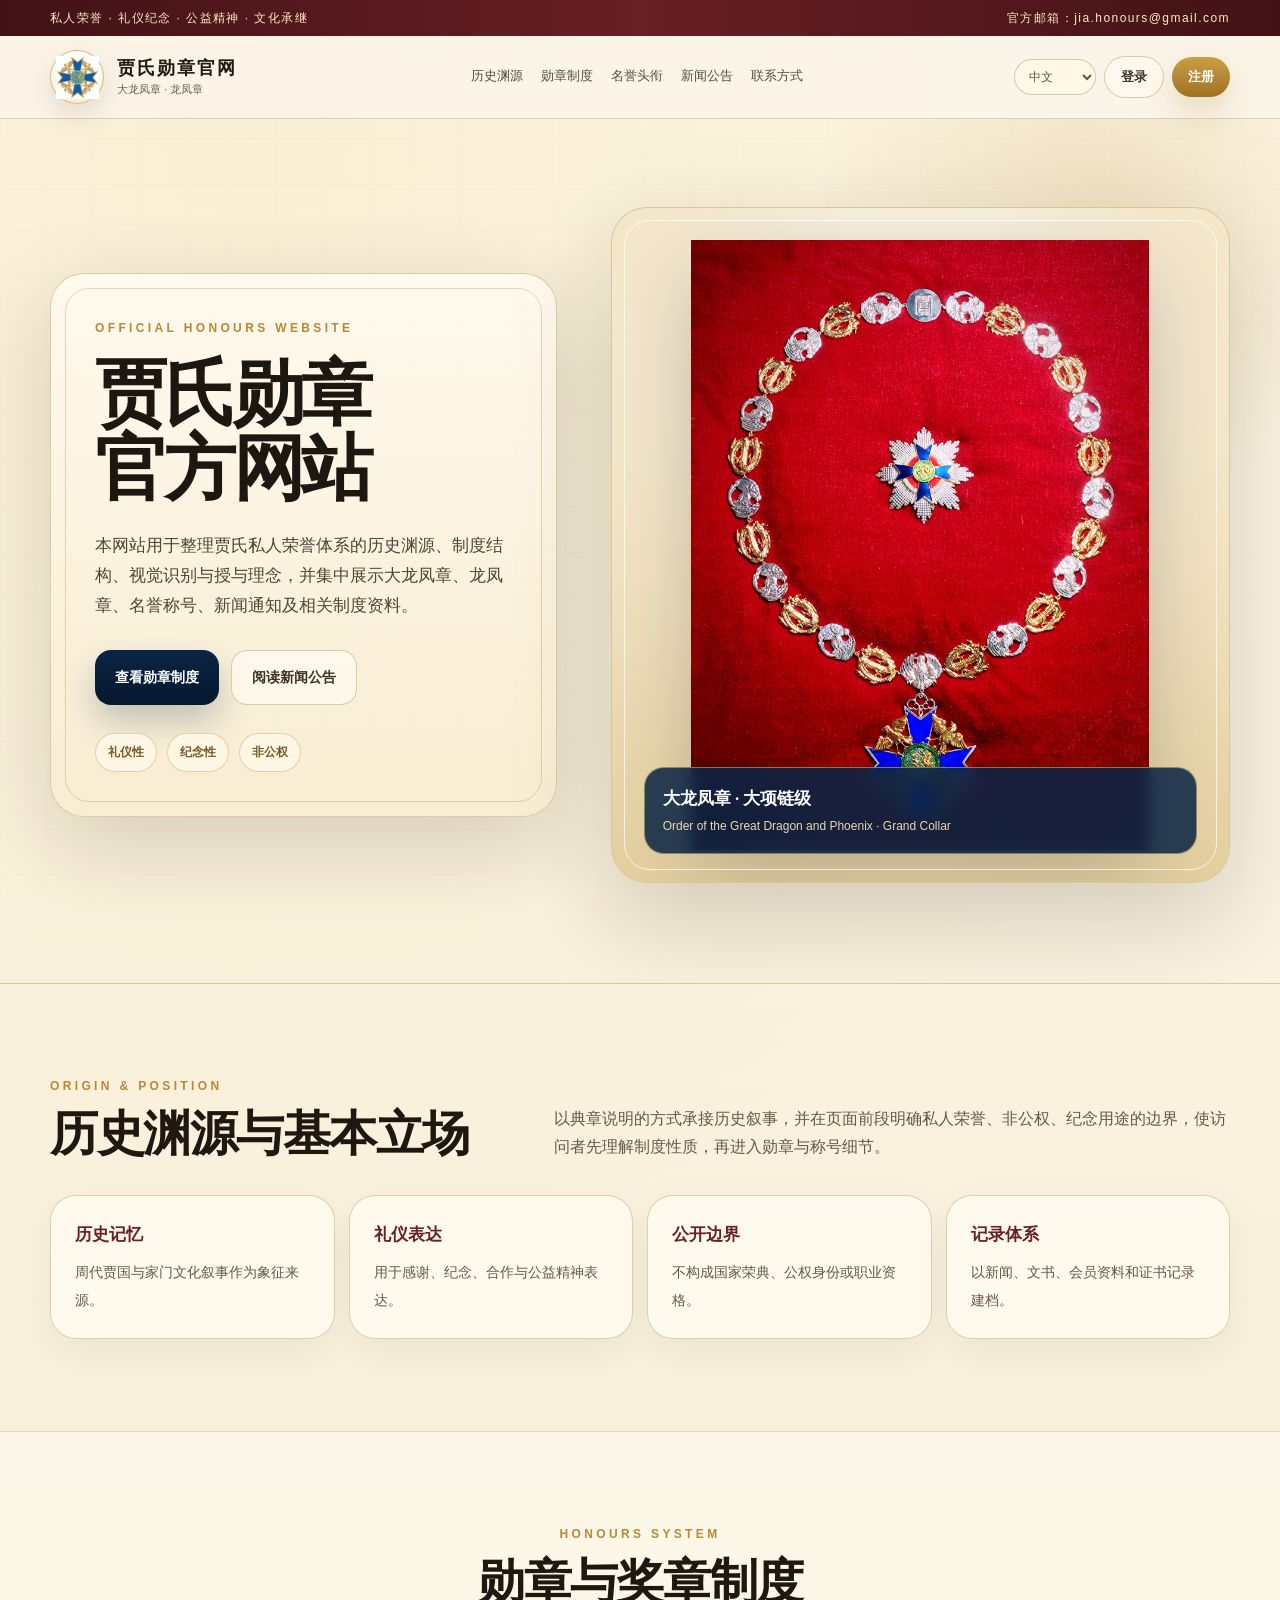
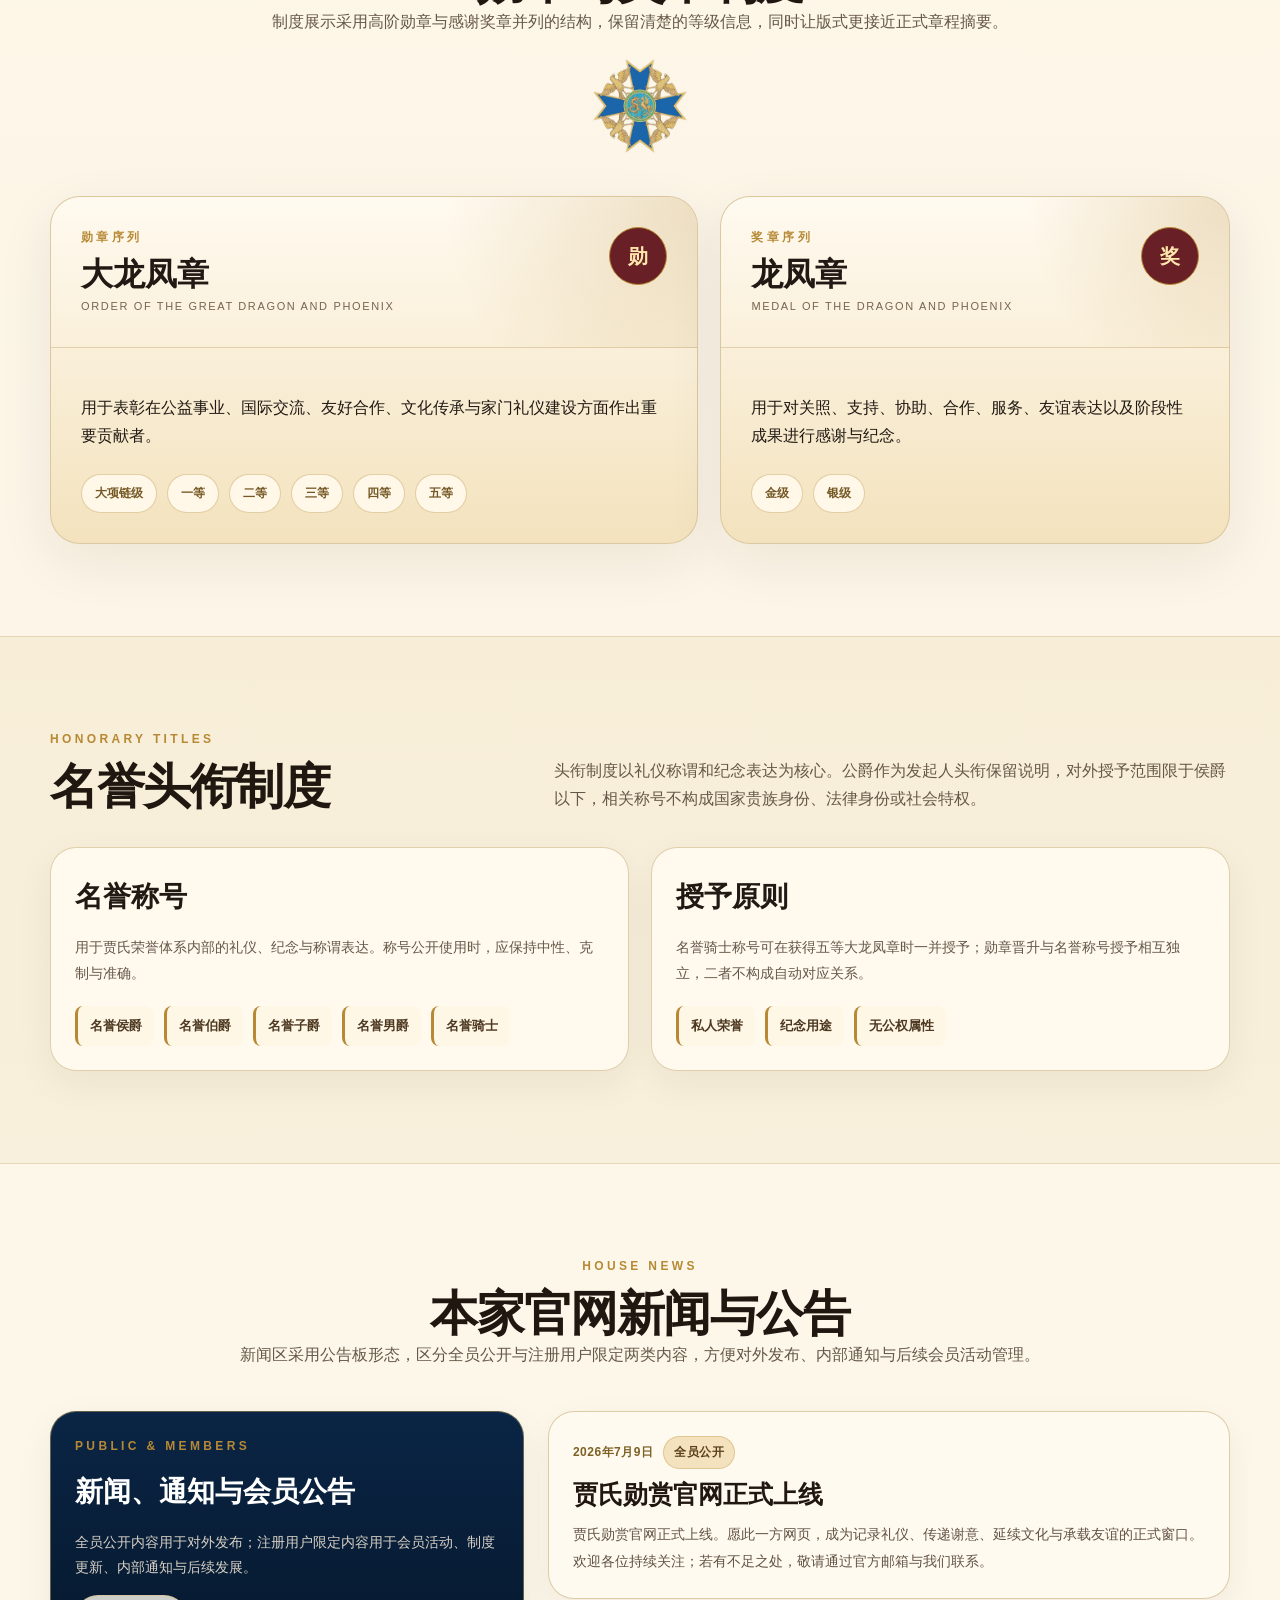
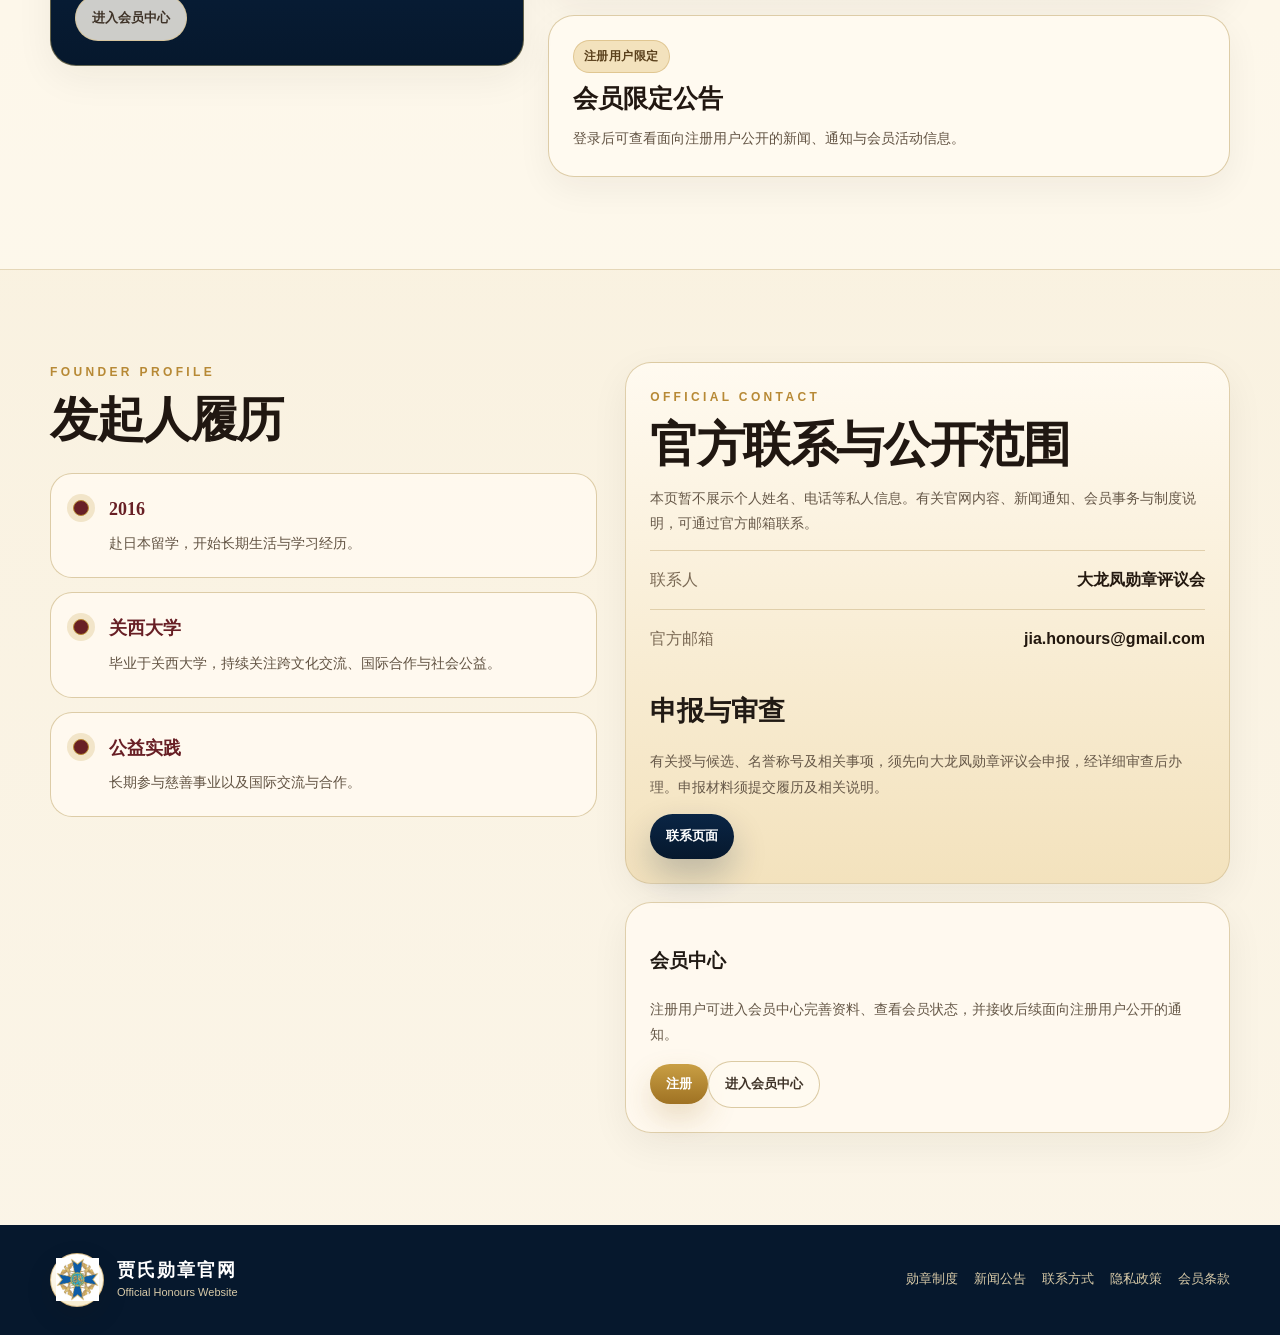
==== index.html @ 8431a8e1 "Add files via upload" ====
<!doctype html>
<html lang="zh-CN">
<head>
  <meta charset="utf-8" />
  <meta name="viewport" content="width=device-width, initial-scale=1" />
  <title>贾氏勋章官方网站｜大龙凤章 · 龙凤章</title>
  <style>
    :root {
      --paper:#fbf5e8;
      --paper2:#f2e5c9;
      --vellum:#fffaf0;
      --ink:#211a14;
      --muted:#6f6252;
      --navy:#0a2545;
      --navy2:#06182d;
      --wine:#681f25;
      --wine2:#411216;
      --gold:#b78935;
      --gold2:#dfc06a;
      --line:#d8c59b;
      --white:#fff;
      --danger:#b42318;
      --success:#067647;
      --shadow:0 28px 90px rgba(28,20,10,.16);
      --serif:ui-serif,"Songti SC","Noto Serif SC","Source Han Serif SC","SimSun",Georgia,serif;
      --sans:-apple-system,BlinkMacSystemFont,"Segoe UI","Noto Sans SC","Noto Sans JP","PingFang SC",Arial,sans-serif;
    }
    *{box-sizing:border-box}
    html{scroll-behavior:smooth}
    body{
      margin:0;color:var(--ink);font-family:var(--serif);line-height:1.75;
      background:radial-gradient(circle at 20% 0%, rgba(223,192,106,.18), transparent 28%),linear-gradient(180deg,#fff9eb 0%,#f7edd6 42%,#fbf5e8 100%);
    }
    body:before{content:"";position:fixed;inset:0;pointer-events:none;opacity:.32;background-image:linear-gradient(90deg,rgba(80,52,24,.045) 1px,transparent 1px),linear-gradient(rgba(80,52,24,.045) 1px,transparent 1px);background-size:46px 46px;z-index:-1}
    a{color:inherit;text-decoration:none}
    img{max-width:100%;display:block}
    .sans{font-family:var(--sans)}
    .wrap{width:min(1180px,calc(100% - 42px));margin:0 auto}
    .top-ribbon{background:linear-gradient(90deg,var(--wine2),var(--wine),var(--wine2));color:#fbe9c2;font-family:var(--sans);font-size:12px;letter-spacing:.12em}
    .top-ribbon .wrap{min-height:36px;display:flex;align-items:center;justify-content:space-between;gap:16px}
    .nav-shell{position:sticky;top:0;z-index:60;background:rgba(251,245,232,.91);backdrop-filter:blur(16px);border-bottom:1px solid rgba(216,197,155,.75)}
    .nav{min-height:82px;display:flex;align-items:center;justify-content:space-between;gap:18px}
    .brand{display:flex;align-items:center;gap:13px;min-width:210px}
    .brand-mark{width:54px;height:54px;border-radius:50%;border:1px solid rgba(183,137,53,.55);background:linear-gradient(180deg,#fff,#f8edd0);display:flex;align-items:center;justify-content:center;box-shadow:0 10px 28px rgba(40,26,10,.12)}
    .brand-mark img{width:43px;height:43px;object-fit:contain}
    .brand-title{display:block;font-size:18px;font-weight:800;letter-spacing:.11em;line-height:1.2}
    .brand-sub{display:block;font-family:var(--sans);font-size:11px;color:var(--muted);margin-top:3px;line-height:1.3}
    .navlinks{display:flex;align-items:center;gap:18px;font-family:var(--sans);font-size:13px;color:#594b3c;white-space:nowrap}
    .navlinks a{padding:8px 0;border-bottom:1px solid transparent}
    .navlinks a:hover{color:var(--wine);border-color:var(--gold)}
    .nav-actions{display:flex;align-items:center;gap:8px;font-family:var(--sans)}
    .lang{border:1px solid rgba(216,197,155,.9);background:#fff8e8;border-radius:999px;padding:9px 10px;color:#66543f;font-size:12px;outline:none}
    .btn{border:0;border-radius:999px;padding:11px 16px;display:inline-flex;align-items:center;justify-content:center;gap:8px;font-family:var(--sans);font-weight:750;font-size:13px;cursor:pointer;transition:.2s ease;white-space:nowrap}
    .btn:hover{transform:translateY(-1px)}
    .btn.primary{background:linear-gradient(180deg,var(--navy),var(--navy2));color:#fff;box-shadow:0 16px 34px rgba(10,37,69,.24)}
    .btn.gold{background:linear-gradient(180deg,#c99f44,#9f7223);color:#fff;box-shadow:0 14px 30px rgba(159,114,35,.22)}
    .btn.ghost{background:rgba(255,250,240,.8);border:1px solid rgba(216,197,155,.9);color:#3f3328}
    .btn.big{border-radius:16px;padding:14px 20px;font-size:14px}
    .hidden{display:none!important}
    .hero{position:relative;overflow:hidden;padding:88px 0 100px;border-bottom:1px solid var(--line)}
    .hero:after{content:"";position:absolute;right:-12vw;top:-18vw;width:52vw;height:52vw;border-radius:50%;background:radial-gradient(circle,rgba(183,137,53,.18),transparent 62%);z-index:-1}
    .hero-grid{display:grid;grid-template-columns:.9fr 1.1fr;align-items:center;gap:54px}
    .proclamation{position:relative;background:linear-gradient(180deg,rgba(255,250,240,.92),rgba(248,235,207,.78));border:1px solid rgba(216,197,155,.86);border-radius:34px;padding:44px;box-shadow:var(--shadow)}
    .proclamation:before{content:"";position:absolute;inset:14px;border:1px solid rgba(183,137,53,.32);border-radius:24px;pointer-events:none}
    .kicker{font-family:var(--sans);font-size:12px;letter-spacing:.28em;text-transform:uppercase;font-weight:900;color:var(--gold)}
    h1{font-size:72px;line-height:1.04;margin:18px 0 24px;letter-spacing:-.045em;color:#1d1711}
    .lead{font-size:17px;color:#4f4437;margin:0;max-width:640px}
    .hero-actions{display:flex;flex-wrap:wrap;gap:12px;margin-top:30px}
    .seal-row{display:flex;flex-wrap:wrap;gap:10px;margin-top:28px}
    .seal-note{font-family:var(--sans);border:1px solid rgba(183,137,53,.36);background:#fff7e6;border-radius:999px;color:#765926;padding:8px 12px;font-size:12px;font-weight:800}
    .image-frame{position:relative;border-radius:36px;border:1px solid rgba(216,197,155,.96);background:radial-gradient(circle at 50% 22%,#fffdf7 0,#f5e6c7 55%,#e4cf9d 100%);box-shadow:0 35px 100px rgba(30,20,10,.18);padding:22px;overflow:hidden}
    .image-frame:before{content:"";position:absolute;inset:12px;border:1px solid rgba(255,255,255,.72);border-radius:26px;pointer-events:none;z-index:2}
    .image-frame img{width:100%;height:min(70vh,670px);object-fit:contain;object-position:center;padding:10px;filter:drop-shadow(0 26px 45px rgba(20,12,6,.24));position:relative;z-index:1}
    .caption{position:absolute;left:32px;right:32px;bottom:28px;background:rgba(10,37,69,.86);color:#fff;border:1px solid rgba(223,192,106,.55);border-radius:20px;padding:16px 18px;display:grid;gap:2px;z-index:3;backdrop-filter:blur(8px)}
    .caption b{font-size:17px}
    .caption span{font-family:var(--sans);font-size:12px;color:#ead8af}
    .section{padding:92px 0}
    .white{background:rgba(255,250,240,.66);border-top:1px solid rgba(216,197,155,.65);border-bottom:1px solid rgba(216,197,155,.65)}
    .section-head{display:grid;grid-template-columns:.82fr 1.18fr;gap:34px;align-items:end;margin-bottom:34px}
    .section-head.center{display:block;text-align:center;max-width:820px;margin:0 auto 42px}
    h2{font-size:48px;line-height:1.12;margin:10px 0 0;letter-spacing:-.03em;color:#201711}
    .section-head p{margin:0;color:#665848;font-size:16px}
    .evidence-strip{display:grid;grid-template-columns:repeat(4,1fr);gap:14px}
    .evidence,.charter,.contact-card,.news-intro,.member-cta{background:rgba(255,250,240,.9);border:1px solid rgba(216,197,155,.8);border-radius:26px;padding:24px;box-shadow:0 12px 38px rgba(38,26,10,.06)}
    .evidence b{display:block;color:var(--wine);font-size:17px;margin-bottom:8px}
    .evidence span,.charter p,.contact-card p,.news-intro p,.member-cta p{font-family:var(--sans);font-size:14px;color:#665848;line-height:1.8}
    .crest-line{display:flex;justify-content:center;margin-top:22px}
    .crest-line img{width:96px;height:96px;object-fit:contain;opacity:.94}
    .order-board{display:grid;grid-template-columns:1.12fr .88fr;gap:22px}
    .order-card{background:linear-gradient(180deg,#fffaf0,#f3e2bd);border:1px solid rgba(216,197,155,.9);border-radius:30px;overflow:hidden;box-shadow:0 18px 55px rgba(42,28,12,.08)}
    .order-top{padding:30px;border-bottom:1px solid rgba(216,197,155,.72);background:radial-gradient(circle at top right,rgba(183,137,53,.24),transparent 38%);display:flex;justify-content:space-between;gap:20px}
    .order-top h3{font-size:32px;line-height:1.16;margin:8px 0 4px}
    .en{font-family:var(--sans);font-size:11px;letter-spacing:.15em;text-transform:uppercase;color:#76654f}
    .icon-seal{width:58px;height:58px;border-radius:50%;display:flex;align-items:center;justify-content:center;background:var(--wine);color:#ffe6ad;border:1px solid var(--gold);font-weight:900;font-size:20px;flex:0 0 auto}
    .order-body{padding:30px}
    .tags{display:flex;flex-wrap:wrap;gap:10px;margin-top:24px}
    .tag{font-family:var(--sans);border:1px solid rgba(183,137,53,.38);background:#fff8e8;color:#755825;border-radius:999px;padding:8px 13px;font-size:12px;font-weight:800}
    .title-grid{display:grid;grid-template-columns:1fr 1fr;gap:22px}
    .charter h3{font-size:28px;margin:0 0 12px}
    .mini-tags{display:flex;flex-wrap:wrap;gap:10px;margin-top:20px}
    .mini-tag{font-family:var(--sans);font-weight:800;font-size:13px;color:#4d3821;border-left:3px solid var(--gold);background:#fff7e6;padding:9px 12px;border-radius:8px}
    .news-layout{display:grid;grid-template-columns:.82fr 1.18fr;gap:24px;align-items:start}
    .news-intro{position:sticky;top:118px;background:linear-gradient(180deg,var(--navy),var(--navy2));color:#fff;border-color:rgba(223,192,106,.42)}
    .news-intro h3{font-size:28px;margin:10px 0}
    .news-intro p{color:#d9d1c5}
    .news-list{display:grid;gap:16px}
    .news-card{background:#fffaf0;border:1px solid rgba(216,197,155,.86);border-radius:26px;padding:24px;display:grid;gap:10px;box-shadow:0 12px 35px rgba(36,24,10,.055)}
    .news-meta{display:flex;flex-wrap:wrap;gap:10px;align-items:center;font-family:var(--sans);font-size:12px;font-weight:900;color:#7d6125;letter-spacing:.04em}
    .badge{display:inline-flex;align-items:center;border-radius:999px;padding:5px 10px;background:#f3e2bd;color:#5a401c;border:1px solid rgba(183,137,53,.32)}
    .news-card h3{font-size:25px;line-height:1.28;margin:0;color:#211711}
    .news-card p{font-family:var(--sans);color:#625343;font-size:14px;line-height:1.9;margin:0;white-space:pre-line}
    .profile-contact{display:grid;grid-template-columns:.95fr 1.05fr;gap:28px;align-items:start}
    .timeline{display:grid;gap:14px;margin-top:26px}
    .time{position:relative;background:rgba(255,250,240,.9);border:1px solid rgba(216,197,155,.85);border-radius:22px;padding:20px 22px 20px 58px}
    .time:before{content:"";position:absolute;left:22px;top:26px;width:14px;height:14px;border-radius:50%;background:var(--wine);box-shadow:0 0 0 6px #f2e5c9;border:1px solid var(--gold)}
    .time b{display:block;font-size:18px;color:var(--wine);margin-bottom:4px}
    .time span{color:#625343;font-size:14px}
    .contact-card{background:linear-gradient(180deg,#fffaf0,#f3e2bd)}
    .contact-row{display:flex;justify-content:space-between;gap:16px;border-top:1px solid rgba(216,197,155,.75);padding:15px 0;font-family:var(--sans)}
    .contact-row span:first-child{color:#7b6a55}
    .contact-row b{text-align:right;color:#23180f}
    .contact-card h3{font-size:27px;margin:20px 0 10px}
    .member-cta{margin-top:18px}
    .footer{background:var(--navy2);color:#f8ebd0;padding:28px 0}
    .footer-grid{display:flex;justify-content:space-between;gap:20px;flex-wrap:wrap;align-items:center}
    .footer .brand-title{color:#fff}
    .footer .brand-sub{color:#d8caa8}
    .footer-links{display:flex;flex-wrap:wrap;gap:16px;font-family:var(--sans);font-size:13px;color:#d8caa8}
    .modal{display:none;position:fixed;inset:0;z-index:120;background:rgba(6,24,45,.68);backdrop-filter:blur(8px);align-items:flex-start;justify-content:center;padding:24px 18px;overflow:auto}
    .modal.active{display:flex}
    .modal-card{width:min(560px,100%);max-height:calc(100vh - 48px);overflow:auto;background:#fffaf0;border:1px solid rgba(216,197,155,.9);border-radius:28px;box-shadow:0 30px 110px rgba(0,0,0,.32)}
    .modal-head{display:flex;align-items:flex-start;justify-content:space-between;gap:18px;padding:26px;border-bottom:1px solid rgba(216,197,155,.75);background:radial-gradient(circle at top right,rgba(183,137,53,.28),transparent 42%),#fff7e6}
    .modal-head h3{font-size:28px;margin:8px 0 0}
    .close{width:38px;height:38px;border-radius:50%;border:1px solid var(--line);background:#fff;cursor:pointer;font-size:22px}
    .form{padding:26px}
    .tabs{display:grid;grid-template-columns:1fr 1fr;gap:5px;background:#eadabd;border-radius:14px;padding:5px;margin-bottom:20px}
    .tab{border:0;border-radius:10px;background:transparent;padding:12px;cursor:pointer;font-family:var(--sans);font-weight:900;color:#766550}
    .tab.active{background:#fffaf0;color:#1f160f;box-shadow:0 4px 14px rgba(28,20,10,.08)}
    label{display:block;margin:0 0 15px;font-family:var(--sans);font-weight:800;font-size:13px;color:#4e3f30}
    input,.field-select{width:100%;margin-top:7px;border:1px solid var(--line);border-radius:14px;padding:13px 14px;font-size:14px;background:#fff;outline:none;font-family:var(--sans)}
    input:focus,.field-select:focus{border-color:var(--navy);box-shadow:0 0 0 4px rgba(10,37,69,.11)}
    #phoneGroup{display:grid;grid-template-columns:1fr 1fr;gap:14px;align-items:end}
    #phoneGroup.hidden{display:none!important}
    .verification-row{display:grid;grid-template-columns:1fr auto;gap:10px;align-items:center}
    .verification-row input{margin-top:0}
    .code-btn{min-width:118px;border-radius:14px;padding:12px 14px;box-shadow:none}
    .msg{display:none;border-radius:14px;padding:12px 14px;margin-bottom:16px;font-family:var(--sans);font-size:14px}
    .msg.error{display:block;background:#fff1f0;color:var(--danger)}
    .msg.ok{display:block;background:#ecfdf3;color:var(--success)}
    .muted-note{font-family:var(--sans);font-size:12px;line-height:1.65;color:#746653;text-align:center;margin:14px 0 0}
    @media (max-width: 1040px){
      .navlinks{display:none}
      .hero-grid,.section-head,.order-board,.title-grid,.news-layout,.profile-contact{grid-template-columns:1fr}
      .news-intro{position:static}
      .evidence-strip{grid-template-columns:1fr 1fr}
      h1{font-size:58px}
      h2{font-size:40px}
    }
    @media (max-width: 680px){
      .wrap{width:min(100% - 28px,1180px)}
      .top-ribbon .wrap{justify-content:center;text-align:center;flex-direction:column;gap:2px;padding:7px 0;letter-spacing:.05em}
      .nav{min-height:70px;gap:10px}
      .brand{min-width:0;flex:1;gap:9px}
      .brand-mark{width:43px;height:43px;flex:0 0 auto}
      .brand-mark img{width:34px;height:34px}
      .brand-title{font-size:14px;letter-spacing:.05em;white-space:nowrap}
      .brand-sub{display:none}
      .nav-actions{gap:6px}
      .nav-actions .btn{padding:9px 11px;font-size:12px}
      .lang{max-width:82px;padding:8px 6px;font-size:11px}
      .hero{padding:34px 0 64px}
      .hero-grid{gap:24px}
      .image-frame{order:-1;border-radius:24px;padding:12px}
      .image-frame img{height:auto;max-height:68vh;padding:4px}
      .caption{position:static;margin-top:8px;border-radius:16px}
      .proclamation{padding:28px 24px;border-radius:24px}
      .proclamation:before{inset:10px;border-radius:18px}
      h1{font-size:43px}
      h2{font-size:34px}
      .section{padding:64px 0}
      .evidence-strip{grid-template-columns:1fr}
      .order-top{padding:24px}
      .order-body{padding:24px}
      .order-top h3{font-size:27px}
      .charter,.contact-card,.news-intro,.member-cta,.news-card,.evidence{padding:22px}
      #phoneGroup,.verification-row{grid-template-columns:1fr}
      .code-btn{width:100%}
      .footer-grid{align-items:flex-start}
    }
  </style>
</head>
<body>
  <div class="top-ribbon"><div class="wrap"><span data-i18n="ribbonLeft">私人荣誉 · 礼仪纪念 · 公益精神 · 文化承继</span><span data-i18n="ribbonRight">官方邮箱：jia.honours@gmail.com</span></div></div>
  <header class="nav-shell"><div class="wrap nav">
    <a href="#top" class="brand"><span class="brand-mark"><img src="assets/logo.png" alt="贾氏勋章标志" data-i18n-alt="logoAlt"></span><span><span class="brand-title" data-i18n="brandTitle">贾氏勋章官网</span><span class="brand-sub" data-i18n="brandSub">大龙凤章 · 龙凤章</span></span></a>
    <nav class="navlinks"><a href="#origin" data-i18n="navOrigin">历史渊源</a><a href="#honours" data-i18n="navHonours">勋章制度</a><a href="#titles" data-i18n="navTitles">名誉头衔</a><a href="#news" data-i18n="navNews">新闻公告</a><a href="contact.html" data-i18n="navContact">联系方式</a></nav>
    <div class="nav-actions"><select class="lang" id="langSelect" onchange="setLanguage(this.value)" aria-label="Language"><option value="zh">中文</option><option value="ja">日本語</option><option value="en">English</option></select><button class="btn ghost" id="loginTop" onclick="openAuth('login')" data-i18n="login">登录</button><button class="btn gold" id="registerTop" onclick="openAuth('register')" data-i18n="register">注册</button><a class="btn ghost hidden" id="memberTop" href="member.html" data-i18n="enterMember">进入会员中心</a><button class="btn ghost hidden" id="logoutTop" onclick="logout()" data-i18n="logout">退出</button></div>
  </div></header>

  <main>
    <section id="top" class="hero"><div class="wrap hero-grid">
      <div class="proclamation"><div class="kicker" data-i18n="heroKicker">Official Honours Website</div><h1 data-i18n-html="heroTitle">贾氏勋章<br>官方网站</h1><p class="lead" data-i18n="heroLead">本网站用于整理贾氏私人荣誉体系的历史渊源、制度结构、视觉识别与授与理念，并集中展示大龙凤章、龙凤章、名誉称号、新闻通知及相关制度资料。</p><div class="hero-actions"><a class="btn primary big" href="#honours" data-i18n="heroBtn1">查看勋章制度</a><a class="btn big ghost" href="#news" data-i18n="heroBtn2">阅读新闻公告</a></div><div class="seal-row"><div class="seal-note" data-i18n="seal1">礼仪性</div><div class="seal-note" data-i18n="seal2">纪念性</div><div class="seal-note" data-i18n="seal3">非公权</div></div></div>
      <div class="image-frame"><img src="assets/grand-collar.jpg" alt="大龙凤章大项链级展示" data-i18n-alt="heroImageAlt"><div class="caption"><b data-i18n="heroCaptionTitle">大龙凤章 · 大项链级</b><span data-i18n="heroCaptionSub">Order of the Great Dragon and Phoenix · Grand Collar</span></div></div>
    </div></section>

    <section id="origin" class="section"><div class="wrap"><div class="section-head"><div><div class="kicker" data-i18n="originKicker">Origin & Position</div><h2 data-i18n="originTitle">历史渊源与基本立场</h2></div><p data-i18n="originLead">以典章说明的方式承接历史叙事，并在页面前段明确私人荣誉、非公权、纪念用途的边界，使访问者先理解制度性质，再进入勋章与称号细节。</p></div><div class="evidence-strip">
      <div class="evidence"><b data-i18n="evidence1Title">历史记忆</b><span data-i18n="evidence1Text">周代贾国与家门文化叙事作为象征来源。</span></div><div class="evidence"><b data-i18n="evidence2Title">礼仪表达</b><span data-i18n="evidence2Text">用于感谢、纪念、合作与公益精神表达。</span></div><div class="evidence"><b data-i18n="evidence3Title">公开边界</b><span data-i18n="evidence3Text">不构成国家荣典、公权身份或职业资格。</span></div><div class="evidence"><b data-i18n="evidence4Title">记录体系</b><span data-i18n="evidence4Text">以新闻、文书、会员资料和证书记录建档。</span></div>
    </div></div></section>

    <section id="honours" class="section white"><div class="wrap"><div class="section-head center"><div class="kicker" data-i18n="honoursKicker">Honours System</div><h2 data-i18n="honoursTitle">勋章与奖章制度</h2><p data-i18n="honoursLead">制度展示采用高阶勋章与感谢奖章并列的结构，保留清楚的等级信息，同时让版式更接近正式章程摘要。</p><div class="crest-line"><img src="assets/logo-cutout.png" alt=""></div></div>
      <div class="order-board"><article class="order-card"><div class="order-top"><div><div class="kicker" data-i18n="orderSeq">勋章序列</div><h3 data-i18n="orderTitle">大龙凤章</h3><div class="en" data-i18n="orderEn">Order of the Great Dragon and Phoenix</div></div><div class="icon-seal" data-i18n="orderIcon">勋</div></div><div class="order-body"><p class="sans" data-i18n="orderText">用于表彰在公益事业、国际交流、友好合作、文化传承与家门礼仪建设方面作出重要贡献者。</p><div class="tags"><span class="tag" data-i18n="gradeGrand">大项链级</span><span class="tag" data-i18n="grade1">一等</span><span class="tag" data-i18n="grade2">二等</span><span class="tag" data-i18n="grade3">三等</span><span class="tag" data-i18n="grade4">四等</span><span class="tag" data-i18n="grade5">五等</span></div></div></article>
      <article class="order-card"><div class="order-top"><div><div class="kicker" data-i18n="medalSeq">奖章序列</div><h3 data-i18n="medalTitle">龙凤章</h3><div class="en" data-i18n="medalEn">Medal of the Dragon and Phoenix</div></div><div class="icon-seal" data-i18n="medalIcon">奖</div></div><div class="order-body"><p class="sans" data-i18n="medalText">用于对关照、支持、协助、合作、服务、友谊表达以及阶段性成果进行感谢与纪念。</p><div class="tags"><span class="tag" data-i18n="gold">金级</span><span class="tag" data-i18n="silver">银级</span></div></div></article></div>
    </div></section>

    <section id="titles" class="section"><div class="wrap"><div class="section-head"><div><div class="kicker" data-i18n="titlesKicker">Honorary Titles</div><h2 data-i18n="titlesTitle">名誉头衔制度</h2></div><p data-i18n="titlesLead">头衔制度以礼仪称谓和纪念表达为核心。公爵作为发起人头衔保留说明，对外授予范围限于侯爵以下，相关称号不构成国家贵族身份、法律身份或社会特权。</p></div>
      <div class="title-grid"><div class="charter"><h3 data-i18n="dignitiesTitle">名誉称号</h3><p data-i18n="dignitiesText">用于贾氏荣誉体系内部的礼仪、纪念与称谓表达。称号公开使用时，应保持中性、克制与准确。</p><div class="mini-tags"><span class="mini-tag" data-i18n="marquis">名誉侯爵</span><span class="mini-tag" data-i18n="count">名誉伯爵</span><span class="mini-tag" data-i18n="viscount">名誉子爵</span><span class="mini-tag" data-i18n="baron">名誉男爵</span><span class="mini-tag" data-i18n="knight">名誉骑士</span></div></div><div class="charter"><h3 data-i18n="rulesTitle">授予原则</h3><p data-i18n="rulesText">名誉骑士称号可在获得五等大龙凤章时一并授予；勋章晋升与名誉称号授予相互独立，二者不构成自动对应关系。</p><div class="mini-tags"><span class="mini-tag" data-i18n="privateHonour">私人荣誉</span><span class="mini-tag" data-i18n="commemorativeUse">纪念用途</span><span class="mini-tag" data-i18n="noPublicPower">无公权属性</span></div></div></div>
    </div></section>

    <section id="news" class="section white"><div class="wrap"><div class="section-head center"><div class="kicker" data-i18n="newsKicker">House News</div><h2 data-i18n="newsTitle">本家官网新闻与公告</h2><p data-i18n="newsLead">新闻区采用公告板形态，区分全员公开与注册用户限定两类内容，方便对外发布、内部通知与后续会员活动管理。</p></div>
      <div class="news-layout"><div class="news-intro"><div class="kicker" data-i18n="publicMembers">Public & Members</div><h3 data-i18n="newsIntroTitle">新闻、通知与会员公告</h3><p data-i18n="newsIntroText">全员公开内容用于对外发布；注册用户限定内容用于会员活动、制度更新、内部通知与后续发展。</p><a class="btn ghost" href="member.html" data-i18n="enterMember">进入会员中心</a></div><div class="news-list" id="newsList"></div></div>
    </div></section>

    <section id="contact" class="section"><div class="wrap profile-contact"><div><div class="kicker" data-i18n="founderKicker">Founder Profile</div><h2 data-i18n="founderTitle">发起人履历</h2><div class="timeline"><div class="time"><b data-i18n="time2016Title">2016</b><span class="sans" data-i18n="time2016Text">赴日本留学，开始长期生活与学习经历。</span></div><div class="time"><b data-i18n="kansaiTitle">关西大学</b><span class="sans" data-i18n="kansaiText">毕业于关西大学，持续关注跨文化交流、国际合作与社会公益。</span></div><div class="time"><b data-i18n="publicServiceTitle">公益实践</b><span class="sans" data-i18n="publicServiceText">长期参与慈善事业以及国际交流与合作。</span></div></div></div>
      <div><div class="contact-card"><div class="kicker" data-i18n="contactKicker">Official Contact</div><h2 data-i18n="contactTitle">官方联系与公开范围</h2><p data-i18n="contactLead">本页暂不展示个人姓名、电话等私人信息。有关官网内容、新闻通知、会员事务与制度说明，可通过官方邮箱联系。</p><div class="contact-row"><span data-i18n="contactOfficeLabel">联系人</span><b data-i18n="contactOffice">大龙凤勋章评议会</b></div><div class="contact-row"><span data-i18n="officialEmailLabel">官方邮箱</span><b>jia.honours@gmail.com</b></div><h3 data-i18n="applicationTitle">申报与审查</h3><p data-i18n="applicationText">有关授与候选、名誉称号及相关事项，须先向大龙凤勋章评议会申报，经详细审查后办理。申报材料须提交履历及相关说明。</p><a class="btn primary" href="contact.html" data-i18n="contactPage">联系页面</a></div><div class="member-cta"><h3 data-i18n="memberCtaTitle">会员中心</h3><p data-i18n="memberCtaText">注册用户可进入会员中心完善资料、查看会员状态，并接收后续面向注册用户公开的通知。</p><button class="btn gold" id="registerCta" onclick="openAuth('register')" data-i18n="register">注册</button><a class="btn ghost" href="member.html" data-i18n="enterMember">进入会员中心</a></div></div>
    </div></section>
  </main>

  <footer class="footer"><div class="wrap footer-grid"><a href="#top" class="brand"><span class="brand-mark"><img src="assets/logo.png" alt=""></span><span><span class="brand-title" data-i18n="brandTitle">贾氏勋章官网</span><span class="brand-sub" data-i18n="footerBrandSub">Official Honours Website</span></span></a><div class="footer-links"><a href="#honours" data-i18n="navHonours">勋章制度</a><a href="#news" data-i18n="navNews">新闻公告</a><a href="contact.html" data-i18n="navContact">联系方式</a><a href="privacy.html" data-i18n="privacy">隐私政策</a><a href="terms.html" data-i18n="terms">会员条款</a></div></div></footer>

  <div class="modal" id="authModal"><div class="modal-card"><div class="modal-head"><div><div class="kicker" data-i18n="authKicker">Member Access</div><h3 id="authTitle">会员登录</h3></div><button class="close" onclick="closeAuth()">×</button></div><div class="form"><div class="tabs"><button class="tab active" id="loginTab" onclick="setMode('login')" data-i18n="tabLogin">登录</button><button class="tab" id="registerTab" onclick="setMode('register')" data-i18n="tabRegister">注册</button></div><div class="msg" id="authMsg"></div><form onsubmit="submitAuth(event)"><label id="nameLabel" class="hidden"><span data-i18n="nameLabel">姓名</span><input id="fullName" type="text" placeholder="用于会员中心显示" data-i18n-placeholder="placeholderFullName"></label><label><span data-i18n="emailLabel">邮箱</span><input id="email" type="email" placeholder="name@example.com"></label><label id="emailConfirmLabel" class="hidden"><span data-i18n="emailConfirmLabel">再次确认邮箱</span><input id="emailConfirm" type="email" placeholder="再次输入邮箱" data-i18n-placeholder="placeholderConfirmEmail"></label><div id="phoneGroup" class="hidden"><label><span data-i18n="phoneCountryLabel">电话国家区号</span><select id="phoneCountryCode" class="field-select"></select></label><label><span data-i18n="phoneNumberLabel">电话号码</span><input id="phoneNumber" type="tel" placeholder="例如：8012345678" data-i18n-placeholder="placeholderPhoneNumber"></label></div><label id="verificationLabel" class="hidden"><span data-i18n="verificationLabel">邮箱验证码</span><div class="verification-row"><input id="verificationCode" type="text" inputmode="numeric" maxlength="6" placeholder="6位验证码" data-i18n-placeholder="placeholderVerificationCode"><button class="btn ghost code-btn" type="button" id="sendCodeBtn" onclick="sendVerificationCode()" data-i18n="sendCode">发送验证码</button></div></label><label><span data-i18n="passwordLabel">密码</span><input id="password" type="password" placeholder="至少 8 位" data-i18n-placeholder="placeholderPassword"></label><button class="btn primary big" style="width:100%;" type="submit" id="submitBtn">登录账户</button></form><p class="muted-note" data-i18n="authNote">注册和登录资料将以安全方式保存。请阅读隐私政策与会员条款后使用会员功能。</p></div></div></div>

  <script>
    const I18N = {
  "zh": {
    "title": "贾氏勋章官方网站｜大龙凤章 · 龙凤章",
    "ribbonLeft": "私人荣誉 · 礼仪纪念 · 公益精神 · 文化承继",
    "ribbonRight": "官方邮箱：jia.honours@gmail.com",
    "brandTitle": "贾氏勋章官网",
    "brandSub": "大龙凤章 · 龙凤章",
    "navOrigin": "历史渊源",
    "navHonours": "勋章制度",
    "navTitles": "名誉头衔",
    "navNews": "新闻公告",
    "navContact": "联系方式",
    "navMember": "会员中心",
    "login": "登录",
    "register": "注册",
    "logout": "退出",
    "memberCenter": "会员中心",
    "enterMember": "进入会员中心",
    "heroKicker": "Official Honours Website",
    "heroTitle": "贾氏勋章<br>官方网站",
    "heroLead": "本网站用于整理贾氏私人荣誉体系的历史渊源、制度结构、视觉识别与授与理念，并集中展示大龙凤章、龙凤章、名誉称号、新闻通知及相关制度资料。",
    "heroBtn1": "查看勋章制度",
    "heroBtn2": "阅读新闻公告",
    "seal1": "礼仪性",
    "seal2": "纪念性",
    "seal3": "非公权",
    "heroCaptionTitle": "大龙凤章 · 大项链级",
    "heroCaptionSub": "Order of the Great Dragon and Phoenix · Grand Collar",
    "originKicker": "Origin & Position",
    "originTitle": "历史渊源与基本立场",
    "originLead": "以典章说明的方式承接历史叙事，并在页面前段明确私人荣誉、非公权、纪念用途的边界，使访问者先理解制度性质，再进入勋章与称号细节。",
    "evidence1Title": "历史记忆",
    "evidence1Text": "周代贾国与家门文化叙事作为象征来源。",
    "evidence2Title": "礼仪表达",
    "evidence2Text": "用于感谢、纪念、合作与公益精神表达。",
    "evidence3Title": "公开边界",
    "evidence3Text": "不构成国家荣典、公权身份或职业资格。",
    "evidence4Title": "记录体系",
    "evidence4Text": "以新闻、文书、会员资料和证书记录建档。",
    "honoursKicker": "Honours System",
    "honoursTitle": "勋章与奖章制度",
    "honoursLead": "制度展示采用高阶勋章与感谢奖章并列的结构，保留清楚的等级信息，同时让版式更接近正式章程摘要。",
    "orderSeq": "勋章序列",
    "orderTitle": "大龙凤章",
    "orderEn": "Order of the Great Dragon and Phoenix",
    "orderText": "用于表彰在公益事业、国际交流、友好合作、文化传承与家门礼仪建设方面作出重要贡献者。",
    "orderIcon": "勋",
    "gradeGrand": "大项链级",
    "grade1": "一等",
    "grade2": "二等",
    "grade3": "三等",
    "grade4": "四等",
    "grade5": "五等",
    "medalSeq": "奖章序列",
    "medalTitle": "龙凤章",
    "medalEn": "Medal of the Dragon and Phoenix",
    "medalText": "用于对关照、支持、协助、合作、服务、友谊表达以及阶段性成果进行感谢与纪念。",
    "medalIcon": "奖",
    "gold": "金级",
    "silver": "银级",
    "titlesKicker": "Honorary Titles",
    "titlesTitle": "名誉头衔制度",
    "titlesLead": "头衔制度以礼仪称谓和纪念表达为核心。公爵作为发起人头衔保留说明，对外授予范围限于侯爵以下，相关称号不构成国家贵族身份、法律身份或社会特权。",
    "dignitiesTitle": "名誉称号",
    "dignitiesText": "用于贾氏荣誉体系内部的礼仪、纪念与称谓表达。称号公开使用时，应保持中性、克制与准确。",
    "marquis": "名誉侯爵",
    "count": "名誉伯爵",
    "viscount": "名誉子爵",
    "baron": "名誉男爵",
    "knight": "名誉骑士",
    "rulesTitle": "授予原则",
    "rulesText": "名誉骑士称号可在获得五等大龙凤章时一并授予；勋章晋升与名誉称号授予相互独立，二者不构成自动对应关系。",
    "privateHonour": "私人荣誉",
    "commemorativeUse": "纪念用途",
    "noPublicPower": "无公权属性",
    "newsKicker": "House News",
    "newsTitle": "本家官网新闻与公告",
    "newsLead": "新闻区采用公告板形态，区分全员公开与注册用户限定两类内容，方便对外发布、内部通知与后续会员活动管理。",
    "publicMembers": "Public & Members",
    "newsIntroTitle": "新闻、通知与会员公告",
    "newsIntroText": "全员公开内容用于对外发布；注册用户限定内容用于会员活动、制度更新、内部通知与后续发展。",
    "publicNews": "全员公开",
    "memberNews": "注册用户限定",
    "lockedMembersTitle": "会员限定公告",
    "lockedMembersText": "登录后可查看面向注册用户公开的新闻、通知与会员活动信息。",
    "newsFallbackTitle": "贾氏勋赏官网正式上线",
    "newsFallbackText": "贾氏勋赏官网正式上线。愿此一方网页，成为记录礼仪、传递谢意、延续文化与承载友谊的正式窗口。欢迎各位持续关注；若有不足之处，敬请通过官方邮箱与我们联系。",
    "founderKicker": "Founder Profile",
    "founderTitle": "发起人履历",
    "time2016Title": "2016",
    "time2016Text": "赴日本留学，开始长期生活与学习经历。",
    "kansaiTitle": "关西大学",
    "kansaiText": "毕业于关西大学，持续关注跨文化交流、国际合作与社会公益。",
    "publicServiceTitle": "公益实践",
    "publicServiceText": "长期参与慈善事业以及国际交流与合作。",
    "contactKicker": "Official Contact",
    "contactTitle": "官方联系与公开范围",
    "contactLead": "本页暂不展示个人姓名、电话等私人信息。有关官网内容、新闻通知、会员事务与制度说明，可通过官方邮箱联系。",
    "contactOfficeLabel": "联系人",
    "contactOffice": "大龙凤勋章评议会",
    "officialEmailLabel": "官方邮箱",
    "applicationTitle": "申报与审查",
    "applicationText": "有关授与候选、名誉称号及相关事项，须先向大龙凤勋章评议会申报，经详细审查后办理。申报材料须提交履历及相关说明。",
    "memberCtaTitle": "会员中心",
    "memberCtaText": "注册用户可进入会员中心完善资料、查看会员状态，并接收后续面向注册用户公开的通知。",
    "footerBrandSub": "Official Honours Website",
    "privacy": "隐私政策",
    "terms": "会员条款",
    "contactPage": "联系页面",
    "authKicker": "Member Access",
    "loginTitle": "会员登录",
    "registerTitle": "创建会员账户",
    "tabLogin": "登录",
    "tabRegister": "注册",
    "nameLabel": "姓名",
    "emailLabel": "邮箱",
    "emailConfirmLabel": "再次确认邮箱",
    "phoneCountryLabel": "电话国家区号",
    "phoneNumberLabel": "电话号码",
    "verificationLabel": "邮箱验证码",
    "sendCode": "发送验证码",
    "resendCode": "重新发送",
    "passwordLabel": "密码",
    "submitLogin": "登录账户",
    "submitRegister": "创建账户",
    "authNote": "注册和登录资料将以安全方式保存。请阅读隐私政策与会员条款后使用会员功能。",
    "logoAlt": "贾氏勋章标志",
    "heroImageAlt": "大龙凤章大项链级整体展示"
  },
  "ja": {
    "title": "賈氏勲章公式サイト｜大龍鳳章・龍鳳章",
    "ribbonLeft": "私的栄誉 · 儀礼的記念 · 公益精神 · 文化継承",
    "ribbonRight": "公式メール：jia.honours@gmail.com",
    "brandTitle": "賈氏勲章公式サイト",
    "brandSub": "大龍鳳章 · 龍鳳章",
    "navOrigin": "由来",
    "navHonours": "勲章制度",
    "navTitles": "名誉称号",
    "navNews": "ニュース",
    "navContact": "お問い合わせ",
    "navMember": "会員ページ",
    "login": "ログイン",
    "register": "登録",
    "logout": "ログアウト",
    "memberCenter": "会員ページ",
    "enterMember": "会員ページへ",
    "heroKicker": "Official Honours Website",
    "heroTitle": "賈氏勲章<br>公式サイト",
    "heroLead": "本サイトは、賈氏の私的栄誉体系について、歴史的由来、制度構成、意匠、授与理念を整理し、大龍鳳章、龍鳳章、名誉称号、ニュースおよび関連資料を紹介する公式サイトです。",
    "heroBtn1": "勲章制度を見る",
    "heroBtn2": "ニュースを読む",
    "seal1": "儀礼性",
    "seal2": "記念性",
    "seal3": "非公的性格",
    "heroCaptionTitle": "大龍鳳章 · 大項鏈級",
    "heroCaptionSub": "Order of the Great Dragon and Phoenix · Grand Collar",
    "originKicker": "Origin & Position",
    "originTitle": "歴史的由来と基本的立場",
    "originLead": "典章説明に近い構成で歴史的叙述を受け止め、私的栄誉、非公的性格、記念用途という境界を前段で明確に示します。訪問者が制度の性格を理解したうえで、勲章と称号の細部へ進める構成です。",
    "evidence1Title": "歴史的記憶",
    "evidence1Text": "周代の賈国と家門文化の叙述を象徴的な源流とします。",
    "evidence2Title": "儀礼表現",
    "evidence2Text": "感謝、記念、協力、公益精神を表すために用います。",
    "evidence3Title": "公開上の境界",
    "evidence3Text": "国家の栄典、公的身分、職業資格を示すものではありません。",
    "evidence4Title": "記録体系",
    "evidence4Text": "ニュース、文書、会員情報、証書記録により整理します。",
    "honoursKicker": "Honours System",
    "honoursTitle": "勲章・賞章制度",
    "honoursLead": "高位の勲章と感謝を表す賞章を並列して示し、等級情報を明確に保ちながら、正式な典章概要に近い見え方へ整えています。",
    "orderSeq": "勲章序列",
    "orderTitle": "大龍鳳章",
    "orderEn": "Order of the Great Dragon and Phoenix",
    "orderText": "公益活動、国際交流、友好協力、文化継承、家門礼儀の整備に重要な貢献を行った人物を顕彰するために設けられています。",
    "orderIcon": "勲",
    "gradeGrand": "大項鏈級",
    "grade1": "一等",
    "grade2": "二等",
    "grade3": "三等",
    "grade4": "四等",
    "grade5": "五等",
    "medalSeq": "賞章序列",
    "medalTitle": "龍鳳章",
    "medalEn": "Medal of the Dragon and Phoenix",
    "medalText": "配慮、支援、協力、奉仕、友誼、段階的な成果に対する感謝と記念のために用います。",
    "medalIcon": "賞",
    "gold": "金級",
    "silver": "銀級",
    "titlesKicker": "Honorary Titles",
    "titlesTitle": "名誉称号制度",
    "titlesLead": "称号制度は、儀礼上の呼称と記念表現を中心とするものです。公爵称号は発起人の称号として説明され、対外的な授与範囲は侯爵以下に限られます。これらの称号は、国家の貴族身分、法的身分、社会的特権を意味しません。",
    "dignitiesTitle": "名誉称号",
    "dignitiesText": "賈氏栄誉体系の内部における儀礼、記念、呼称表現のために用います。公開上の使用にあたっては、中立的で節度ある正確な表現を基本とします。",
    "marquis": "名誉侯爵",
    "count": "名誉伯爵",
    "viscount": "名誉子爵",
    "baron": "名誉男爵",
    "knight": "名誉騎士",
    "rulesTitle": "授与原則",
    "rulesText": "名誉騎士の称号は、五等大龍鳳章の受章時にあわせて授与される場合があります。勲章の昇級と名誉称号の授与は相互に独立しており、自動的な対応関係を構成しません。",
    "privateHonour": "私的栄誉",
    "commemorativeUse": "記念用途",
    "noPublicPower": "公的権限なし",
    "newsKicker": "House News",
    "newsTitle": "本家公式ニュース・お知らせ",
    "newsLead": "ニュース欄では、一般公開のお知らせと登録会員向けのお知らせを分けて掲載し、対外発表、内部通知、今後の会員活動を整理します。",
    "publicMembers": "Public & Members",
    "newsIntroTitle": "ニュース、通知、会員向けお知らせ",
    "newsIntroText": "一般公開の内容は対外発表に、登録会員向けの内容は会員活動、制度更新、内部通知、今後の展開に用います。",
    "publicNews": "一般公開",
    "memberNews": "登録会員向け",
    "lockedMembersTitle": "会員向けお知らせ",
    "lockedMembersText": "ログイン後、登録会員向けのニュース、通知、会員活動情報を確認できます。",
    "newsFallbackTitle": "賈氏勲賞公式サイト正式公開のお知らせ",
    "newsFallbackText": "賈氏勲賞公式サイトを正式に公開いたしました。本サイトが、儀礼を記録し、感謝を伝え、文化を継承し、友誼を保つための正式な窓口となることを願っております。今後ともご関心をお寄せください。お気づきの点がございましたら、公式メールまでご連絡ください。",
    "founderKicker": "Founder Profile",
    "founderTitle": "発起人略歴",
    "time2016Title": "2016",
    "time2016Text": "日本へ留学し、長期的な学びと生活の経験を始めました。",
    "kansaiTitle": "関西大学",
    "kansaiText": "関西大学を卒業し、異文化交流、国際協力、社会公益に関心を寄せています。",
    "publicServiceTitle": "公益活動",
    "publicServiceText": "慈善活動および国際交流・協力に継続的に取り組んでいます。",
    "contactKicker": "Official Contact",
    "contactTitle": "公式連絡先と公開範囲",
    "contactLead": "本ページでは、個人名、電話番号などの私的連絡先は公開していません。サイト内容、ニュース、会員事項、制度説明については、公式メールにてお問い合わせください。",
    "contactOfficeLabel": "連絡先",
    "contactOffice": "大龍鳳勲章評議会",
    "officialEmailLabel": "公式メール",
    "applicationTitle": "申出と審査",
    "applicationText": "授与候補、名誉称号その他の事項については、大龍鳳勲章評議会への申出を受けた後、詳細な審査を行います。申出にあたっては、履歴書および関連説明資料の提出が必要です。",
    "memberCtaTitle": "会員ページ",
    "memberCtaText": "登録会員は会員ページで情報を整え、会員状態を確認し、今後の登録会員向けお知らせを受け取ることができます。",
    "footerBrandSub": "Official Honours Website",
    "privacy": "プライバシーポリシー",
    "terms": "会員規約",
    "contactPage": "お問い合わせ",
    "authKicker": "Member Access",
    "loginTitle": "会員ログイン",
    "registerTitle": "会員登録",
    "tabLogin": "ログイン",
    "tabRegister": "登録",
    "nameLabel": "氏名",
    "emailLabel": "メールアドレス",
    "emailConfirmLabel": "メールアドレス確認",
    "phoneCountryLabel": "国番号",
    "phoneNumberLabel": "電話番号",
    "verificationLabel": "メール認証コード",
    "sendCode": "認証コード送信",
    "resendCode": "再送信",
    "passwordLabel": "パスワード",
    "submitLogin": "ログイン",
    "submitRegister": "登録する",
    "authNote": "登録・ログイン情報は安全な方法で保存されます。会員機能の利用前に、プライバシーポリシーと会員規約をご確認ください。",
    "logoAlt": "賈氏勲章の標章",
    "heroImageAlt": "大龍鳳章大項鏈級の全体展示"
  },
  "en": {
    "title": "Jia Honours Official Website | Order of the Great Dragon and Phoenix",
    "ribbonLeft": "Private Honour · Ceremony · Public-Service Spirit · Cultural Continuity",
    "ribbonRight": "Official email: jia.honours@gmail.com",
    "brandTitle": "Jia Honours",
    "brandSub": "Order of the Great Dragon and Phoenix · Dragon and Phoenix Medal",
    "navOrigin": "Origins",
    "navHonours": "Honours",
    "navTitles": "Honorary Titles",
    "navNews": "News",
    "navContact": "Contact",
    "navMember": "Member Center",
    "login": "Log in",
    "register": "Register",
    "logout": "Log out",
    "memberCenter": "Member Center",
    "enterMember": "Enter Member Center",
    "heroKicker": "Official Honours Website",
    "heroTitle": "Jia Honours<br>Official Website",
    "heroLead": "This website presents the historical background, institutional structure, visual identity, and awarding principles of the private Jia honours system, including the Order of the Great Dragon and Phoenix, the Dragon and Phoenix Medal, honorary titles, news notices, and related materials.",
    "heroBtn1": "View Honours",
    "heroBtn2": "Read News",
    "seal1": "Ceremonial",
    "seal2": "Commemorative",
    "seal3": "Non-public authority",
    "heroCaptionTitle": "Order of the Great Dragon and Phoenix · Grand Collar",
    "heroCaptionSub": "A formal ceremonial display of the highest collar class",
    "originKicker": "Origin & Position",
    "originTitle": "Historical Origins and Position",
    "originLead": "The page presents historical narrative in a charter-like manner while making clear, from the beginning, the boundaries of private honour, non-public authority, and commemorative use.",
    "evidence1Title": "Historical Memory",
    "evidence1Text": "The Zhou-period State of Jia and lineage-cultural memory serve as symbolic sources.",
    "evidence2Title": "Ceremonial Expression",
    "evidence2Text": "Used to express gratitude, remembrance, cooperation, and public-service spirit.",
    "evidence3Title": "Public Boundary",
    "evidence3Text": "It does not constitute a state honour, public status, or professional qualification.",
    "evidence4Title": "Record System",
    "evidence4Text": "News, documents, member profiles, and certificate records form the archive.",
    "honoursKicker": "Honours System",
    "honoursTitle": "Orders and Medals",
    "honoursLead": "The system is presented as a charter-style overview, placing the higher order and the commemorative medal side by side while keeping class information clear.",
    "orderSeq": "Order Sequence",
    "orderTitle": "Order of the Great Dragon and Phoenix",
    "orderEn": "Order of the Great Dragon and Phoenix",
    "orderText": "Established to recognize important contributions to public service, international exchange, friendly cooperation, cultural continuity, and the development of lineage ceremony.",
    "orderIcon": "O",
    "gradeGrand": "Grand Collar",
    "grade1": "First Class",
    "grade2": "Second Class",
    "grade3": "Third Class",
    "grade4": "Fourth Class",
    "grade5": "Fifth Class",
    "medalSeq": "Medal Sequence",
    "medalTitle": "Dragon and Phoenix Medal",
    "medalEn": "Medal of the Dragon and Phoenix",
    "medalText": "Used for gratitude and commemoration in relation to care, support, assistance, cooperation, service, friendship, and staged achievements.",
    "medalIcon": "M",
    "gold": "Gold Grade",
    "silver": "Silver Grade",
    "titlesKicker": "Honorary Titles",
    "titlesTitle": "Honorary Title System",
    "titlesLead": "The title system centers on ceremonial forms of address and commemorative expression. The title of Duke is described as the founder’s own title; titles conferred externally are limited to Marquis and below, and do not constitute state nobility, legal status, or social privilege.",
    "dignitiesTitle": "Honorary Dignities",
    "dignitiesText": "Used for ceremonial, commemorative, and forms-of-address purposes within the Jia honours system. Public usage should remain neutral, restrained, and accurate.",
    "marquis": "Honorary Marquis",
    "count": "Honorary Count",
    "viscount": "Honorary Viscount",
    "baron": "Honorary Baron",
    "knight": "Honorary Knight",
    "rulesTitle": "Awarding Principles",
    "rulesText": "The honorary title of Knight may be conferred together with the Fifth Class of the Order. Promotion within the order and the granting of honorary titles are independent and do not automatically correspond to one another.",
    "privateHonour": "Private honour",
    "commemorativeUse": "Commemorative use",
    "noPublicPower": "No public authority",
    "newsKicker": "House News",
    "newsTitle": "Official House News and Notices",
    "newsLead": "The news section distinguishes between public notices and registered-member notices, supporting public announcements, internal notices, and future member activities.",
    "publicMembers": "Public & Members",
    "newsIntroTitle": "News, Notices, and Member Announcements",
    "newsIntroText": "Public content is used for general announcements; registered-member content is used for member activities, institutional updates, internal notices, and future development.",
    "publicNews": "Public",
    "memberNews": "Members only",
    "lockedMembersTitle": "Member-only notices",
    "lockedMembersText": "After logging in, registered members may view member-only news, notices, and activity information.",
    "newsFallbackTitle": "Jia Honours Official Website Launches",
    "newsFallbackText": "The Jia Honours official website is now formally online. May this site serve as an official window for recording ceremony, conveying gratitude, continuing culture, and preserving friendship. We welcome your continued attention; if you notice any area for improvement, please contact us by official email.",
    "founderKicker": "Founder Profile",
    "founderTitle": "Founder Profile",
    "time2016Title": "2016",
    "time2016Text": "Went to Japan for study and began a long-term period of learning and life experience.",
    "kansaiTitle": "Kansai University",
    "kansaiText": "Graduated from Kansai University and continues to focus on cross-cultural exchange, international cooperation, and public service.",
    "publicServiceTitle": "Public Service",
    "publicServiceText": "Has long participated in charitable activities as well as international exchange and cooperation.",
    "contactKicker": "Official Contact",
    "contactTitle": "Official Contact and Public Scope",
    "contactLead": "This page does not disclose personal names, telephone numbers, or other private contact details. For website content, news notices, membership matters, and institutional explanations, please contact the official email address.",
    "contactOfficeLabel": "Contact office",
    "contactOffice": "Council of the Order of the Great Dragon and Phoenix",
    "officialEmailLabel": "Official email",
    "applicationTitle": "Submission and Review",
    "applicationText": "Matters concerning award candidates, honorary titles, and related affairs must first be submitted to the Council of the Order of the Great Dragon and Phoenix. They will be handled after detailed review. A curriculum vitae and relevant explanatory materials are required.",
    "memberCtaTitle": "Member Center",
    "memberCtaText": "Registered users may enter the member center to complete their profile, view member status, and receive future registered-member notices.",
    "footerBrandSub": "Official Honours Website",
    "privacy": "Privacy Policy",
    "terms": "Member Terms",
    "contactPage": "Contact",
    "authKicker": "Member Access",
    "loginTitle": "Member Login",
    "registerTitle": "Create Member Account",
    "tabLogin": "Log in",
    "tabRegister": "Register",
    "nameLabel": "Name",
    "emailLabel": "Email",
    "emailConfirmLabel": "Confirm Email",
    "phoneCountryLabel": "Country Calling Code",
    "phoneNumberLabel": "Phone Number",
    "verificationLabel": "Email Verification Code",
    "sendCode": "Send Code",
    "resendCode": "Resend",
    "passwordLabel": "Password",
    "submitLogin": "Log in",
    "submitRegister": "Create Account",
    "authNote": "Registration and login data are stored securely. Please read the Privacy Policy and Member Terms before using member functions.",
    "logoAlt": "Jia honours emblem",
    "heroImageAlt": "Full display of the Grand Collar of the Order of the Great Dragon and Phoenix"
  }
};
    const FORM_PLACEHOLDERS = {
  "zh": {
    "placeholderFullName": "用于会员中心显示",
    "placeholderConfirmEmail": "再次输入邮箱",
    "placeholderPhoneNumber": "例如：8012345678",
    "placeholderVerificationCode": "6位验证码",
    "placeholderPassword": "至少 8 位"
  },
  "ja": {
    "placeholderFullName": "会員ページに表示されます",
    "placeholderConfirmEmail": "メールアドレスを再入力",
    "placeholderPhoneNumber": "例：8012345678",
    "placeholderVerificationCode": "6桁の認証コード",
    "placeholderPassword": "8文字以上"
  },
  "en": {
    "placeholderFullName": "Displayed in the member center",
    "placeholderConfirmEmail": "Enter email again",
    "placeholderPhoneNumber": "Example: 8012345678",
    "placeholderVerificationCode": "6-digit code",
    "placeholderPassword": "At least 8 characters"
  }
};
    const MESSAGE_I18N = {
  "zh": {},
  "ja": {
    "请先输入邮箱。": "先にメールアドレスを入力してください。",
    "请输入有效邮箱地址。": "有効なメールアドレスを入力してください。",
    "两次输入的邮箱不一致。": "入力されたメールアドレスが一致しません。",
    "验证码已发送，请检查邮箱。": "認証コードを送信しました。メールをご確認ください。",
    "验证码发送失败。": "認証コードの送信に失敗しました。",
    "请填写姓名、邮箱、确认邮箱、电话、验证码和密码。": "氏名、メールアドレス、確認用メールアドレス、電話番号、認証コード、パスワードを入力してください。",
    "请输入邮箱和密码。": "メールアドレスとパスワードを入力してください。",
    "注册成功，已进入会员中心。": "登録が完了しました。会員ページへ移動します。",
    "登录成功。": "ログインしました。",
    "操作失败。": "処理に失敗しました。",
    "请求失败。": "リクエストに失敗しました。",
    "邮箱验证码不正确。": "メール認証コードが正しくありません。",
    "邮箱验证码已过期，请重新发送。": "メール認証コードの有効期限が切れました。再送信してください。",
    "验证码发送过于频繁，请稍后再试。": "認証コードの送信が頻繁すぎます。しばらくしてから再試行してください。",
    "请输入有效电话号码。": "有効な電話番号を入力してください。",
    "这个邮箱已经注册，可以直接登录。": "このメールアドレスはすでに登録されています。ログインしてください。",
    "邮箱或密码不正确。": "メールアドレスまたはパスワードが正しくありません。"
  },
  "en": {
    "请先输入邮箱。": "Please enter your email first.",
    "请输入有效邮箱地址。": "Please enter a valid email address.",
    "两次输入的邮箱不一致。": "The two email addresses do not match.",
    "验证码已发送，请检查邮箱。": "Verification code sent. Please check your inbox.",
    "验证码发送失败。": "Failed to send verification code.",
    "请填写姓名、邮箱、确认邮箱、电话、验证码和密码。": "Please enter name, email, confirmed email, phone, verification code, and password.",
    "请输入邮箱和密码。": "Please enter your email and password.",
    "注册成功，已进入会员中心。": "Registration successful. Entering the member center.",
    "登录成功。": "Logged in successfully.",
    "操作失败。": "Operation failed.",
    "请求失败。": "Request failed.",
    "邮箱验证码不正确。": "Email verification code is incorrect.",
    "邮箱验证码已过期，请重新发送。": "Email verification code has expired. Please request a new one.",
    "验证码发送过于频繁，请稍后再试。": "Verification codes are being sent too frequently. Please try again later.",
    "请输入有效电话号码。": "Please enter a valid phone number.",
    "这个邮箱已经注册，可以直接登录。": "This email is already registered. Please log in.",
    "邮箱或密码不正确。": "Email or password is incorrect."
  }
};
    const COUNTRY_CODES = [{"iso": "JP", "code": "+81", "zh": "日本", "ja": "日本", "en": "Japan"}, {"iso": "CN", "code": "+86", "zh": "中国", "ja": "中国", "en": "China"}, {"iso": "US", "code": "+1", "zh": "美国", "ja": "アメリカ合衆国", "en": "United States"}, {"iso": "HK", "code": "+852", "zh": "中国香港特别行政区", "ja": "中華人民共和国香港特別行政区", "en": "Hong Kong SAR China"}, {"iso": "MO", "code": "+853", "zh": "中国澳门特别行政区", "ja": "中華人民共和国マカオ特別行政区", "en": "Macao SAR China"}, {"iso": "TW", "code": "+886", "zh": "台湾", "ja": "台湾", "en": "Taiwan"}, {"iso": "KR", "code": "+82", "zh": "韩国", "ja": "韓国", "en": "South Korea"}, {"iso": "SG", "code": "+65", "zh": "新加坡", "ja": "シンガポール", "en": "Singapore"}, {"iso": "GB", "code": "+44", "zh": "英国", "ja": "イギリス", "en": "United Kingdom"}, {"iso": "FR", "code": "+33", "zh": "法国", "ja": "フランス", "en": "France"}, {"iso": "DE", "code": "+49", "zh": "德国", "ja": "ドイツ", "en": "Germany"}, {"iso": "IT", "code": "+39", "zh": "意大利", "ja": "イタリア", "en": "Italy"}, {"iso": "AU", "code": "+61", "zh": "澳大利亚", "ja": "オーストラリア", "en": "Australia"}, {"iso": "CA", "code": "+1", "zh": "加拿大", "ja": "カナダ", "en": "Canada"}, {"iso": "AF", "code": "+93", "zh": "阿富汗", "ja": "アフガニスタン", "en": "Afghanistan"}, {"iso": "AL", "code": "+355", "zh": "阿尔巴尼亚", "ja": "アルバニア", "en": "Albania"}, {"iso": "DZ", "code": "+213", "zh": "阿尔及利亚", "ja": "アルジェリア", "en": "Algeria"}, {"iso": "AS", "code": "+1", "zh": "美属萨摩亚", "ja": "米領サモア", "en": "American Samoa"}, {"iso": "AD", "code": "+376", "zh": "安道尔", "ja": "アンドラ", "en": "Andorra"}, {"iso": "AO", "code": "+244", "zh": "安哥拉", "ja": "アンゴラ", "en": "Angola"}, {"iso": "AI", "code": "+1", "zh": "安圭拉", "ja": "アンギラ", "en": "Anguilla"}, {"iso": "AG", "code": "+1", "zh": "安提瓜和巴布达", "ja": "アンティグア・バーブーダ", "en": "Antigua & Barbuda"}, {"iso": "AR", "code": "+54", "zh": "阿根廷", "ja": "アルゼンチン", "en": "Argentina"}, {"iso": "AM", "code": "+374", "zh": "亚美尼亚", "ja": "アルメニア", "en": "Armenia"}, {"iso": "AW", "code": "+297", "zh": "阿鲁巴", "ja": "アルバ", "en": "Aruba"}, {"iso": "AT", "code": "+43", "zh": "奥地利", "ja": "オーストリア", "en": "Austria"}, {"iso": "AZ", "code": "+994", "zh": "阿塞拜疆", "ja": "アゼルバイジャン", "en": "Azerbaijan"}, {"iso": "BS", "code": "+1", "zh": "巴哈马", "ja": "バハマ", "en": "Bahamas"}, {"iso": "BH", "code": "+973", "zh": "巴林", "ja": "バーレーン", "en": "Bahrain"}, {"iso": "BD", "code": "+880", "zh": "孟加拉国", "ja": "バングラデシュ", "en": "Bangladesh"}, {"iso": "BB", "code": "+1", "zh": "巴巴多斯", "ja": "バルバドス", "en": "Barbados"}, {"iso": "BY", "code": "+375", "zh": "白俄罗斯", "ja": "ベラルーシ", "en": "Belarus"}, {"iso": "BE", "code": "+32", "zh": "比利时", "ja": "ベルギー", "en": "Belgium"}, {"iso": "BZ", "code": "+501", "zh": "伯利兹", "ja": "ベリーズ", "en": "Belize"}, {"iso": "BJ", "code": "+229", "zh": "贝宁", "ja": "ベナン", "en": "Benin"}, {"iso": "BM", "code": "+1", "zh": "百慕大", "ja": "バミューダ", "en": "Bermuda"}, {"iso": "BT", "code": "+975", "zh": "不丹", "ja": "ブータン", "en": "Bhutan"}, {"iso": "BO", "code": "+591", "zh": "玻利维亚", "ja": "ボリビア", "en": "Bolivia"}, {"iso": "BA", "code": "+387", "zh": "波斯尼亚和黑塞哥维那", "ja": "ボスニア・ヘルツェゴビナ", "en": "Bosnia & Herzegovina"}, {"iso": "BW", "code": "+267", "zh": "博茨瓦纳", "ja": "ボツワナ", "en": "Botswana"}, {"iso": "BR", "code": "+55", "zh": "巴西", "ja": "ブラジル", "en": "Brazil"}, {"iso": "IO", "code": "+246", "zh": "英属印度洋领地", "ja": "英領インド洋地域", "en": "British Indian Ocean Territory"}, {"iso": "VG", "code": "+1", "zh": "英属维尔京群岛", "ja": "英領ヴァージン諸島", "en": "British Virgin Islands"}, {"iso": "BN", "code": "+673", "zh": "文莱", "ja": "ブルネイ", "en": "Brunei"}, {"iso": "BG", "code": "+359", "zh": "保加利亚", "ja": "ブルガリア", "en": "Bulgaria"}, {"iso": "BF", "code": "+226", "zh": "布基纳法索", "ja": "ブルキナファソ", "en": "Burkina Faso"}, {"iso": "BI", "code": "+257", "zh": "布隆迪", "ja": "ブルンジ", "en": "Burundi"}, {"iso": "KH", "code": "+855", "zh": "柬埔寨", "ja": "カンボジア", "en": "Cambodia"}, {"iso": "CM", "code": "+237", "zh": "喀麦隆", "ja": "カメルーン", "en": "Cameroon"}, {"iso": "CV", "code": "+238", "zh": "佛得角", "ja": "カーボベルデ", "en": "Cape Verde"}, {"iso": "BQ", "code": "+599", "zh": "荷属加勒比区", "ja": "オランダ領カリブ", "en": "Caribbean Netherlands"}, {"iso": "KY", "code": "+1", "zh": "开曼群岛", "ja": "ケイマン諸島", "en": "Cayman Islands"}, {"iso": "CF", "code": "+236", "zh": "中非共和国", "ja": "中央アフリカ共和国", "en": "Central African Republic"}, {"iso": "TD", "code": "+235", "zh": "乍得", "ja": "チャド", "en": "Chad"}, {"iso": "CL", "code": "+56", "zh": "智利", "ja": "チリ", "en": "Chile"}, {"iso": "CX", "code": "+61", "zh": "圣诞岛", "ja": "クリスマス島", "en": "Christmas Island"}, {"iso": "CC", "code": "+61", "zh": "科科斯（基林）群岛", "ja": "ココス(キーリング)諸島", "en": "Cocos (Keeling) Islands"}, {"iso": "CO", "code": "+57", "zh": "哥伦比亚", "ja": "コロンビア", "en": "Colombia"}, {"iso": "KM", "code": "+269", "zh": "科摩罗", "ja": "コモロ", "en": "Comoros"}, {"iso": "CG", "code": "+242", "zh": "刚果（布）", "ja": "コンゴ共和国(ブラザビル)", "en": "Congo - Brazzaville"}, {"iso": "CD", "code": "+243", "zh": "刚果（金）", "ja": "コンゴ民主共和国(キンシャサ)", "en": "Congo - Kinshasa"}, {"iso": "CK", "code": "+682", "zh": "库克群岛", "ja": "クック諸島", "en": "Cook Islands"}, {"iso": "CR", "code": "+506", "zh": "哥斯达黎加", "ja": "コスタリカ", "en": "Costa Rica"}, {"iso": "HR", "code": "+385", "zh": "克罗地亚", "ja": "クロアチア", "en": "Croatia"}, {"iso": "CU", "code": "+53", "zh": "古巴", "ja": "キューバ", "en": "Cuba"}, {"iso": "CW", "code": "+599", "zh": "库拉索", "ja": "キュラソー", "en": "Curaçao"}, {"iso": "CY", "code": "+357", "zh": "塞浦路斯", "ja": "キプロス", "en": "Cyprus"}, {"iso": "CZ", "code": "+420", "zh": "捷克", "ja": "チェコ", "en": "Czechia"}, {"iso": "CI", "code": "+225", "zh": "科特迪瓦", "ja": "コートジボワール", "en": "Côte d’Ivoire"}, {"iso": "DK", "code": "+45", "zh": "丹麦", "ja": "デンマーク", "en": "Denmark"}, {"iso": "DJ", "code": "+253", "zh": "吉布提", "ja": "ジブチ", "en": "Djibouti"}, {"iso": "DM", "code": "+1", "zh": "多米尼克", "ja": "ドミニカ国", "en": "Dominica"}, {"iso": "DO", "code": "+1", "zh": "多米尼加共和国", "ja": "ドミニカ共和国", "en": "Dominican Republic"}, {"iso": "EC", "code": "+593", "zh": "厄瓜多尔", "ja": "エクアドル", "en": "Ecuador"}, {"iso": "EG", "code": "+20", "zh": "埃及", "ja": "エジプト", "en": "Egypt"}, {"iso": "SV", "code": "+503", "zh": "萨尔瓦多", "ja": "エルサルバドル", "en": "El Salvador"}, {"iso": "GQ", "code": "+240", "zh": "赤道几内亚", "ja": "赤道ギニア", "en": "Equatorial Guinea"}, {"iso": "ER", "code": "+291", "zh": "厄立特里亚", "ja": "エリトリア", "en": "Eritrea"}, {"iso": "EE", "code": "+372", "zh": "爱沙尼亚", "ja": "エストニア", "en": "Estonia"}, {"iso": "SZ", "code": "+268", "zh": "斯威士兰", "ja": "エスワティニ", "en": "Eswatini"}, {"iso": "ET", "code": "+251", "zh": "埃塞俄比亚", "ja": "エチオピア", "en": "Ethiopia"}, {"iso": "FK", "code": "+500", "zh": "福克兰群岛", "ja": "フォークランド諸島", "en": "Falkland Islands"}, {"iso": "FO", "code": "+298", "zh": "法罗群岛", "ja": "フェロー諸島", "en": "Faroe Islands"}, {"iso": "FJ", "code": "+679", "zh": "斐济", "ja": "フィジー", "en": "Fiji"}, {"iso": "FI", "code": "+358", "zh": "芬兰", "ja": "フィンランド", "en": "Finland"}, {"iso": "GF", "code": "+594", "zh": "法属圭亚那", "ja": "仏領ギアナ", "en": "French Guiana"}, {"iso": "PF", "code": "+689", "zh": "法属波利尼西亚", "ja": "仏領ポリネシア", "en": "French Polynesia"}, {"iso": "GA", "code": "+241", "zh": "加蓬", "ja": "ガボン", "en": "Gabon"}, {"iso": "GM", "code": "+220", "zh": "冈比亚", "ja": "ガンビア", "en": "Gambia"}, {"iso": "GE", "code": "+995", "zh": "格鲁吉亚", "ja": "ジョージア", "en": "Georgia"}, {"iso": "GH", "code": "+233", "zh": "加纳", "ja": "ガーナ", "en": "Ghana"}, {"iso": "GI", "code": "+350", "zh": "直布罗陀", "ja": "ジブラルタル", "en": "Gibraltar"}, {"iso": "GR", "code": "+30", "zh": "希腊", "ja": "ギリシャ", "en": "Greece"}, {"iso": "GL", "code": "+299", "zh": "格陵兰", "ja": "グリーンランド", "en": "Greenland"}, {"iso": "GD", "code": "+1", "zh": "格林纳达", "ja": "グレナダ", "en": "Grenada"}, {"iso": "GP", "code": "+590", "zh": "瓜德罗普", "ja": "グアドループ", "en": "Guadeloupe"}, {"iso": "GU", "code": "+1", "zh": "关岛", "ja": "グアム", "en": "Guam"}, {"iso": "GT", "code": "+502", "zh": "危地马拉", "ja": "グアテマラ", "en": "Guatemala"}, {"iso": "GG", "code": "+44", "zh": "根西岛", "ja": "ガーンジー", "en": "Guernsey"}, {"iso": "GN", "code": "+224", "zh": "几内亚", "ja": "ギニア", "en": "Guinea"}, {"iso": "GW", "code": "+245", "zh": "几内亚比绍", "ja": "ギニアビサウ", "en": "Guinea-Bissau"}, {"iso": "GY", "code": "+592", "zh": "圭亚那", "ja": "ガイアナ", "en": "Guyana"}, {"iso": "HT", "code": "+509", "zh": "海地", "ja": "ハイチ", "en": "Haiti"}, {"iso": "HN", "code": "+504", "zh": "洪都拉斯", "ja": "ホンジュラス", "en": "Honduras"}, {"iso": "HU", "code": "+36", "zh": "匈牙利", "ja": "ハンガリー", "en": "Hungary"}, {"iso": "IS", "code": "+354", "zh": "冰岛", "ja": "アイスランド", "en": "Iceland"}, {"iso": "IN", "code": "+91", "zh": "印度", "ja": "インド", "en": "India"}, {"iso": "ID", "code": "+62", "zh": "印度尼西亚", "ja": "インドネシア", "en": "Indonesia"}, {"iso": "IR", "code": "+98", "zh": "伊朗", "ja": "イラン", "en": "Iran"}, {"iso": "IQ", "code": "+964", "zh": "伊拉克", "ja": "イラク", "en": "Iraq"}, {"iso": "IE", "code": "+353", "zh": "爱尔兰", "ja": "アイルランド", "en": "Ireland"}, {"iso": "IM", "code": "+44", "zh": "马恩岛", "ja": "マン島", "en": "Isle of Man"}, {"iso": "IL", "code": "+972", "zh": "以色列", "ja": "イスラエル", "en": "Israel"}, {"iso": "JM", "code": "+1", "zh": "牙买加", "ja": "ジャマイカ", "en": "Jamaica"}, {"iso": "JE", "code": "+44", "zh": "泽西岛", "ja": "ジャージー", "en": "Jersey"}, {"iso": "JO", "code": "+962", "zh": "约旦", "ja": "ヨルダン", "en": "Jordan"}, {"iso": "KZ", "code": "+7", "zh": "哈萨克斯坦", "ja": "カザフスタン", "en": "Kazakhstan"}, {"iso": "KE", "code": "+254", "zh": "肯尼亚", "ja": "ケニア", "en": "Kenya"}, {"iso": "KI", "code": "+686", "zh": "基里巴斯", "ja": "キリバス", "en": "Kiribati"}, {"iso": "XK", "code": "+383", "zh": "科索沃", "ja": "コソボ", "en": "Kosovo"}, {"iso": "KW", "code": "+965", "zh": "科威特", "ja": "クウェート", "en": "Kuwait"}, {"iso": "KG", "code": "+996", "zh": "吉尔吉斯斯坦", "ja": "キルギス", "en": "Kyrgyzstan"}, {"iso": "LA", "code": "+856", "zh": "老挝", "ja": "ラオス", "en": "Laos"}, {"iso": "LV", "code": "+371", "zh": "拉脱维亚", "ja": "ラトビア", "en": "Latvia"}, {"iso": "LB", "code": "+961", "zh": "黎巴嫩", "ja": "レバノン", "en": "Lebanon"}, {"iso": "LS", "code": "+266", "zh": "莱索托", "ja": "レソト", "en": "Lesotho"}, {"iso": "LR", "code": "+231", "zh": "利比里亚", "ja": "リベリア", "en": "Liberia"}, {"iso": "LY", "code": "+218", "zh": "利比亚", "ja": "リビア", "en": "Libya"}, {"iso": "LI", "code": "+423", "zh": "列支敦士登", "ja": "リヒテンシュタイン", "en": "Liechtenstein"}, {"iso": "LT", "code": "+370", "zh": "立陶宛", "ja": "リトアニア", "en": "Lithuania"}, {"iso": "LU", "code": "+352", "zh": "卢森堡", "ja": "ルクセンブルク", "en": "Luxembourg"}, {"iso": "MG", "code": "+261", "zh": "马达加斯加", "ja": "マダガスカル", "en": "Madagascar"}, {"iso": "MW", "code": "+265", "zh": "马拉维", "ja": "マラウイ", "en": "Malawi"}, {"iso": "MY", "code": "+60", "zh": "马来西亚", "ja": "マレーシア", "en": "Malaysia"}, {"iso": "MV", "code": "+960", "zh": "马尔代夫", "ja": "モルディブ", "en": "Maldives"}, {"iso": "ML", "code": "+223", "zh": "马里", "ja": "マリ", "en": "Mali"}, {"iso": "MT", "code": "+356", "zh": "马耳他", "ja": "マルタ", "en": "Malta"}, {"iso": "MH", "code": "+692", "zh": "马绍尔群岛", "ja": "マーシャル諸島", "en": "Marshall Islands"}, {"iso": "MQ", "code": "+596", "zh": "马提尼克", "ja": "マルティニーク", "en": "Martinique"}, {"iso": "MR", "code": "+222", "zh": "毛里塔尼亚", "ja": "モーリタニア", "en": "Mauritania"}, {"iso": "MU", "code": "+230", "zh": "毛里求斯", "ja": "モーリシャス", "en": "Mauritius"}, {"iso": "YT", "code": "+262", "zh": "马约特", "ja": "マヨット", "en": "Mayotte"}, {"iso": "MX", "code": "+52", "zh": "墨西哥", "ja": "メキシコ", "en": "Mexico"}, {"iso": "FM", "code": "+691", "zh": "密克罗尼西亚", "ja": "ミクロネシア連邦", "en": "Micronesia"}, {"iso": "MD", "code": "+373", "zh": "摩尔多瓦", "ja": "モルドバ", "en": "Moldova"}, {"iso": "MC", "code": "+377", "zh": "摩纳哥", "ja": "モナコ", "en": "Monaco"}, {"iso": "MN", "code": "+976", "zh": "蒙古", "ja": "モンゴル", "en": "Mongolia"}, {"iso": "ME", "code": "+382", "zh": "黑山", "ja": "モンテネグロ", "en": "Montenegro"}, {"iso": "MS", "code": "+1", "zh": "蒙特塞拉特", "ja": "モントセラト", "en": "Montserrat"}, {"iso": "MA", "code": "+212", "zh": "摩洛哥", "ja": "モロッコ", "en": "Morocco"}, {"iso": "MZ", "code": "+258", "zh": "莫桑比克", "ja": "モザンビーク", "en": "Mozambique"}, {"iso": "MM", "code": "+95", "zh": "缅甸", "ja": "ミャンマー (ビルマ)", "en": "Myanmar (Burma)"}, {"iso": "NA", "code": "+264", "zh": "纳米比亚", "ja": "ナミビア", "en": "Namibia"}, {"iso": "NR", "code": "+674", "zh": "瑙鲁", "ja": "ナウル", "en": "Nauru"}, {"iso": "NP", "code": "+977", "zh": "尼泊尔", "ja": "ネパール", "en": "Nepal"}, {"iso": "NL", "code": "+31", "zh": "荷兰", "ja": "オランダ", "en": "Netherlands"}, {"iso": "NC", "code": "+687", "zh": "新喀里多尼亚", "ja": "ニューカレドニア", "en": "New Caledonia"}, {"iso": "NZ", "code": "+64", "zh": "新西兰", "ja": "ニュージーランド", "en": "New Zealand"}, {"iso": "NI", "code": "+505", "zh": "尼加拉瓜", "ja": "ニカラグア", "en": "Nicaragua"}, {"iso": "NE", "code": "+227", "zh": "尼日尔", "ja": "ニジェール", "en": "Niger"}, {"iso": "NG", "code": "+234", "zh": "尼日利亚", "ja": "ナイジェリア", "en": "Nigeria"}, {"iso": "NU", "code": "+683", "zh": "纽埃", "ja": "ニウエ", "en": "Niue"}, {"iso": "NF", "code": "+672", "zh": "诺福克岛", "ja": "ノーフォーク島", "en": "Norfolk Island"}, {"iso": "KP", "code": "+850", "zh": "朝鲜", "ja": "北朝鮮", "en": "North Korea"}, {"iso": "MK", "code": "+389", "zh": "北马其顿", "ja": "北マケドニア", "en": "North Macedonia"}, {"iso": "MP", "code": "+1", "zh": "北马里亚纳群岛", "ja": "北マリアナ諸島", "en": "Northern Mariana Islands"}, {"iso": "NO", "code": "+47", "zh": "挪威", "ja": "ノルウェー", "en": "Norway"}, {"iso": "OM", "code": "+968", "zh": "阿曼", "ja": "オマーン", "en": "Oman"}, {"iso": "PK", "code": "+92", "zh": "巴基斯坦", "ja": "パキスタン", "en": "Pakistan"}, {"iso": "PW", "code": "+680", "zh": "帕劳", "ja": "パラオ", "en": "Palau"}, {"iso": "PS", "code": "+970", "zh": "巴勒斯坦领土", "ja": "パレスチナ自治区", "en": "Palestinian Territories"}, {"iso": "PA", "code": "+507", "zh": "巴拿马", "ja": "パナマ", "en": "Panama"}, {"iso": "PG", "code": "+675", "zh": "巴布亚新几内亚", "ja": "パプアニューギニア", "en": "Papua New Guinea"}, {"iso": "PY", "code": "+595", "zh": "巴拉圭", "ja": "パラグアイ", "en": "Paraguay"}, {"iso": "PE", "code": "+51", "zh": "秘鲁", "ja": "ペルー", "en": "Peru"}, {"iso": "PH", "code": "+63", "zh": "菲律宾", "ja": "フィリピン", "en": "Philippines"}, {"iso": "PL", "code": "+48", "zh": "波兰", "ja": "ポーランド", "en": "Poland"}, {"iso": "PT", "code": "+351", "zh": "葡萄牙", "ja": "ポルトガル", "en": "Portugal"}, {"iso": "PR", "code": "+1", "zh": "波多黎各", "ja": "プエルトリコ", "en": "Puerto Rico"}, {"iso": "QA", "code": "+974", "zh": "卡塔尔", "ja": "カタール", "en": "Qatar"}, {"iso": "RO", "code": "+40", "zh": "罗马尼亚", "ja": "ルーマニア", "en": "Romania"}, {"iso": "RU", "code": "+7", "zh": "俄罗斯", "ja": "ロシア", "en": "Russia"}, {"iso": "RW", "code": "+250", "zh": "卢旺达", "ja": "ルワンダ", "en": "Rwanda"}, {"iso": "RE", "code": "+262", "zh": "留尼汪", "ja": "レユニオン", "en": "Réunion"}, {"iso": "WS", "code": "+685", "zh": "萨摩亚", "ja": "サモア", "en": "Samoa"}, {"iso": "SM", "code": "+378", "zh": "圣马力诺", "ja": "サンマリノ", "en": "San Marino"}, {"iso": "SA", "code": "+966", "zh": "沙特阿拉伯", "ja": "サウジアラビア", "en": "Saudi Arabia"}, {"iso": "SN", "code": "+221", "zh": "塞内加尔", "ja": "セネガル", "en": "Senegal"}, {"iso": "RS", "code": "+381", "zh": "塞尔维亚", "ja": "セルビア", "en": "Serbia"}, {"iso": "SC", "code": "+248", "zh": "塞舌尔", "ja": "セーシェル", "en": "Seychelles"}, {"iso": "SL", "code": "+232", "zh": "塞拉利昂", "ja": "シエラレオネ", "en": "Sierra Leone"}, {"iso": "SX", "code": "+1", "zh": "荷属圣马丁", "ja": "シント・マールテン", "en": "Sint Maarten"}, {"iso": "SK", "code": "+421", "zh": "斯洛伐克", "ja": "スロバキア", "en": "Slovakia"}, {"iso": "SI", "code": "+386", "zh": "斯洛文尼亚", "ja": "スロベニア", "en": "Slovenia"}, {"iso": "SB", "code": "+677", "zh": "所罗门群岛", "ja": "ソロモン諸島", "en": "Solomon Islands"}, {"iso": "SO", "code": "+252", "zh": "索马里", "ja": "ソマリア", "en": "Somalia"}, {"iso": "ZA", "code": "+27", "zh": "南非", "ja": "南アフリカ", "en": "South Africa"}, {"iso": "SS", "code": "+211", "zh": "南苏丹", "ja": "南スーダン", "en": "South Sudan"}, {"iso": "ES", "code": "+34", "zh": "西班牙", "ja": "スペイン", "en": "Spain"}, {"iso": "LK", "code": "+94", "zh": "斯里兰卡", "ja": "スリランカ", "en": "Sri Lanka"}, {"iso": "BL", "code": "+590", "zh": "圣巴泰勒米", "ja": "サン・バルテルミー", "en": "St. Barthélemy"}, {"iso": "SH", "code": "+290", "zh": "圣赫勒拿", "ja": "セントヘレナ", "en": "St. Helena"}, {"iso": "KN", "code": "+1", "zh": "圣基茨和尼维斯", "ja": "セントクリストファー・ネーヴィス", "en": "St. Kitts & Nevis"}, {"iso": "LC", "code": "+1", "zh": "圣卢西亚", "ja": "セントルシア", "en": "St. Lucia"}, {"iso": "MF", "code": "+590", "zh": "法属圣马丁", "ja": "サン・マルタン", "en": "St. Martin"}, {"iso": "PM", "code": "+508", "zh": "圣皮埃尔和密克隆群岛", "ja": "サンピエール島・ミクロン島", "en": "St. Pierre & Miquelon"}, {"iso": "VC", "code": "+1", "zh": "圣文森特和格林纳丁斯", "ja": "セントビンセント及びグレナディーン諸島", "en": "St. Vincent & Grenadines"}, {"iso": "SD", "code": "+249", "zh": "苏丹", "ja": "スーダン", "en": "Sudan"}, {"iso": "SR", "code": "+597", "zh": "苏里南", "ja": "スリナム", "en": "Suriname"}, {"iso": "SJ", "code": "+47", "zh": "斯瓦尔巴和扬马延", "ja": "スバールバル諸島・ヤンマイエン島", "en": "Svalbard & Jan Mayen"}, {"iso": "SE", "code": "+46", "zh": "瑞典", "ja": "スウェーデン", "en": "Sweden"}, {"iso": "CH", "code": "+41", "zh": "瑞士", "ja": "スイス", "en": "Switzerland"}, {"iso": "SY", "code": "+963", "zh": "叙利亚", "ja": "シリア", "en": "Syria"}, {"iso": "ST", "code": "+239", "zh": "圣多美和普林西比", "ja": "サントメ・プリンシペ", "en": "São Tomé & Príncipe"}, {"iso": "TJ", "code": "+992", "zh": "塔吉克斯坦", "ja": "タジキスタン", "en": "Tajikistan"}, {"iso": "TZ", "code": "+255", "zh": "坦桑尼亚", "ja": "タンザニア", "en": "Tanzania"}, {"iso": "TH", "code": "+66", "zh": "泰国", "ja": "タイ", "en": "Thailand"}, {"iso": "TL", "code": "+670", "zh": "东帝汶", "ja": "東ティモール", "en": "Timor-Leste"}, {"iso": "TG", "code": "+228", "zh": "多哥", "ja": "トーゴ", "en": "Togo"}, {"iso": "TK", "code": "+690", "zh": "托克劳", "ja": "トケラウ", "en": "Tokelau"}, {"iso": "TO", "code": "+676", "zh": "汤加", "ja": "トンガ", "en": "Tonga"}, {"iso": "TT", "code": "+1", "zh": "特立尼达和多巴哥", "ja": "トリニダード・トバゴ", "en": "Trinidad & Tobago"}, {"iso": "TN", "code": "+216", "zh": "突尼斯", "ja": "チュニジア", "en": "Tunisia"}, {"iso": "TM", "code": "+993", "zh": "土库曼斯坦", "ja": "トルクメニスタン", "en": "Turkmenistan"}, {"iso": "TC", "code": "+1", "zh": "特克斯和凯科斯群岛", "ja": "タークス・カイコス諸島", "en": "Turks & Caicos Islands"}, {"iso": "TV", "code": "+688", "zh": "图瓦卢", "ja": "ツバル", "en": "Tuvalu"}, {"iso": "TR", "code": "+90", "zh": "土耳其", "ja": "トルコ", "en": "Türkiye"}, {"iso": "VI", "code": "+1", "zh": "美属维尔京群岛", "ja": "米領ヴァージン諸島", "en": "U.S. Virgin Islands"}, {"iso": "UG", "code": "+256", "zh": "乌干达", "ja": "ウガンダ", "en": "Uganda"}, {"iso": "UA", "code": "+380", "zh": "乌克兰", "ja": "ウクライナ", "en": "Ukraine"}, {"iso": "AE", "code": "+971", "zh": "阿拉伯联合酋长国", "ja": "アラブ首長国連邦", "en": "United Arab Emirates"}, {"iso": "UY", "code": "+598", "zh": "乌拉圭", "ja": "ウルグアイ", "en": "Uruguay"}, {"iso": "UZ", "code": "+998", "zh": "乌兹别克斯坦", "ja": "ウズベキスタン", "en": "Uzbekistan"}, {"iso": "VU", "code": "+678", "zh": "瓦努阿图", "ja": "バヌアツ", "en": "Vanuatu"}, {"iso": "VA", "code": "+39", "zh": "梵蒂冈", "ja": "バチカン市国", "en": "Vatican City"}, {"iso": "VE", "code": "+58", "zh": "委内瑞拉", "ja": "ベネズエラ", "en": "Venezuela"}, {"iso": "VN", "code": "+84", "zh": "越南", "ja": "ベトナム", "en": "Vietnam"}, {"iso": "WF", "code": "+681", "zh": "瓦利斯和富图纳", "ja": "ウォリス・フツナ", "en": "Wallis & Futuna"}, {"iso": "EH", "code": "+212", "zh": "西撒哈拉", "ja": "西サハラ", "en": "Western Sahara"}, {"iso": "YE", "code": "+967", "zh": "也门", "ja": "イエメン", "en": "Yemen"}, {"iso": "ZM", "code": "+260", "zh": "赞比亚", "ja": "ザンビア", "en": "Zambia"}, {"iso": "ZW", "code": "+263", "zh": "津巴布韦", "ja": "ジンバブエ", "en": "Zimbabwe"}, {"iso": "AX", "code": "+358", "zh": "奥兰群岛", "ja": "オーランド諸島", "en": "Åland Islands"}];

    let CURRENT_LANG = localStorage.getItem('jia_site_lang') || 'zh';
    let mode = 'login';
    let verificationCountdownTimer = null;
    let verificationCountdown = 0;
    let NEWS_CACHE = null;
    let AUTHENTICATED = false;

    const FALLBACK_NEWS = [{
      id: 'launch-fallback',
      visibility: 'public',
      publishedAt: '2026-07-09',
      titleZh: I18N.zh.newsFallbackTitle,
      titleJa: I18N.ja.newsFallbackTitle,
      titleEn: I18N.en.newsFallbackTitle,
      bodyZh: I18N.zh.newsFallbackText,
      bodyJa: I18N.ja.newsFallbackText,
      bodyEn: I18N.en.newsFallbackText
    }];

    function t(key) {
      const pack = I18N[CURRENT_LANG] || I18N.zh;
      return pack[key] || I18N.zh[key] || key;
    }
    function translateMessage(text) {
      const key = String(text || '');
      if (CURRENT_LANG === 'zh') return key;
      return (MESSAGE_I18N[CURRENT_LANG] && MESSAGE_I18N[CURRENT_LANG][key]) || key;
    }
    function setLanguage(lang) {
      CURRENT_LANG = I18N[lang] ? lang : 'zh';
      const pack = I18N[CURRENT_LANG] || I18N.zh;
      document.documentElement.lang = CURRENT_LANG === 'zh' ? 'zh-CN' : CURRENT_LANG;
      document.title = pack.title || I18N.zh.title;
      document.querySelectorAll('[data-i18n]').forEach(el => {
        const key = el.getAttribute('data-i18n');
        if (pack[key]) el.textContent = pack[key];
      });
      document.querySelectorAll('[data-i18n-html]').forEach(el => {
        const key = el.getAttribute('data-i18n-html');
        if (pack[key]) el.innerHTML = pack[key];
      });
      document.querySelectorAll('[data-i18n-alt]').forEach(el => {
        const key = el.getAttribute('data-i18n-alt');
        if (pack[key]) el.setAttribute('alt', pack[key]);
      });
      document.querySelectorAll('[data-i18n-placeholder]').forEach(el => {
        const key = el.getAttribute('data-i18n-placeholder');
        const placeholderPack = FORM_PLACEHOLDERS[CURRENT_LANG] || FORM_PLACEHOLDERS.zh;
        if (placeholderPack[key]) el.setAttribute('placeholder', placeholderPack[key]);
      });
      const select = document.getElementById('langSelect');
      if (select) select.value = CURRENT_LANG;
      localStorage.setItem('jia_site_lang', CURRENT_LANG);
      renderCountryCodes(CURRENT_LANG);
      setMode(mode, true);
      renderNews();
    }
    function renderCountryCodes(lang = CURRENT_LANG) {
      const select = document.getElementById('phoneCountryCode');
      if (!select) return;
      const current = select.value || 'JP|+81';
      select.innerHTML = COUNTRY_CODES.map(item => {
        const name = item[lang] || item.en;
        const value = `${item.iso}|${item.code}`;
        return `<option value="${value}">${item.code}　${name}</option>`;
      }).join('');
      select.value = COUNTRY_CODES.some(item => `${item.iso}|${item.code}` === current) ? current : 'JP|+81';
    }
    async function apiRequest(path, options = {}) {
      const response = await fetch(path, {
        credentials: 'include',
        headers: { 'Content-Type': 'application/json', ...(options.headers || {}) },
        ...options
      });
      let data = null;
      try { data = await response.json(); } catch (e) {}
      if (!response.ok) {
        const message = data && data.error ? data.error : '请求失败。';
        throw new Error(message);
      }
      return data;
    }
    function openAuth(nextMode) {
      setMode(nextMode || 'login');
      renderCountryCodes(CURRENT_LANG);
      document.getElementById('authModal').classList.add('active');
    }
    function closeAuth() {
      document.getElementById('authModal').classList.remove('active');
      showMsg('');
    }
    function setMode(nextMode, quiet=false) {
      mode = nextMode || 'login';
      const isRegister = mode === 'register';
      const loginTab = document.getElementById('loginTab');
      const registerTab = document.getElementById('registerTab');
      if (loginTab) loginTab.classList.toggle('active', !isRegister);
      if (registerTab) registerTab.classList.toggle('active', isRegister);
      ['nameLabel','emailConfirmLabel','phoneGroup','verificationLabel'].forEach(id => {
        const el = document.getElementById(id);
        if (el) el.classList.toggle('hidden', !isRegister);
      });
      const authTitle = document.getElementById('authTitle');
      const submitBtn = document.getElementById('submitBtn');
      if (authTitle) authTitle.textContent = isRegister ? t('registerTitle') : t('loginTitle');
      if (submitBtn) submitBtn.textContent = isRegister ? t('submitRegister') : t('submitLogin');
      const sendCodeBtn = document.getElementById('sendCodeBtn');
      if (sendCodeBtn && verificationCountdown <= 0) sendCodeBtn.textContent = t('sendCode');
      if (!quiet) showMsg('');
    }
    function showMsg(text, ok=false) {
      const el = document.getElementById('authMsg');
      if (!el) return;
      el.textContent = text ? translateMessage(text) : '';
      el.className = 'msg' + (text ? (ok ? ' ok' : ' error') : '');
    }
    function getSelectedPhoneCountry() {
      const raw = document.getElementById('phoneCountryCode')?.value || 'JP|+81';
      const [iso, code] = raw.split('|');
      return { iso, code };
    }
    function setCodeButtonCountdown(seconds) {
      const btn = document.getElementById('sendCodeBtn');
      if (!btn) return;
      verificationCountdown = seconds;
      btn.disabled = true;
      clearInterval(verificationCountdownTimer);
      verificationCountdownTimer = setInterval(() => {
        verificationCountdown -= 1;
        if (verificationCountdown <= 0) {
          clearInterval(verificationCountdownTimer);
          btn.disabled = false;
          btn.textContent = t('resendCode');
        } else {
          btn.textContent = `${verificationCountdown}s`;
        }
      }, 1000);
    }
    async function sendVerificationCode() {
      const fullName = document.getElementById('fullName').value.trim();
      const email = document.getElementById('email').value.trim().toLowerCase();
      const emailConfirm = document.getElementById('emailConfirm').value.trim().toLowerCase();
      if (!email) return showMsg('请先输入邮箱。');
      if (!email.includes('@')) return showMsg('请输入有效邮箱地址。');
      if (emailConfirm && email !== emailConfirm) return showMsg('两次输入的邮箱不一致。');
      try {
        await apiRequest('/api/auth/send-code', { method: 'POST', body: JSON.stringify({ email, fullName }) });
        showMsg('验证码已发送，请检查邮箱。', true);
        setCodeButtonCountdown(60);
      } catch (err) {
        showMsg(err.message || '验证码发送失败。');
      }
    }
    async function submitAuth(e) {
      e.preventDefault();
      const fullName = document.getElementById('fullName').value.trim();
      const email = document.getElementById('email').value.trim().toLowerCase();
      const emailConfirm = document.getElementById('emailConfirm').value.trim().toLowerCase();
      const password = document.getElementById('password').value;
      const verificationCode = document.getElementById('verificationCode').value.trim();
      const phone = getSelectedPhoneCountry();
      const phoneNumber = document.getElementById('phoneNumber').value.trim();
      try {
        if (mode === 'register') {
          if (!fullName || !email || !emailConfirm || !phoneNumber || !verificationCode || !password) {
            return showMsg('请填写姓名、邮箱、确认邮箱、电话、验证码和密码。');
          }
          if (email !== emailConfirm) return showMsg('两次输入的邮箱不一致。');
          await apiRequest('/api/auth/register', {
            method: 'POST',
            body: JSON.stringify({ fullName, email, emailConfirm, password, verificationCode, phoneCountryIso: phone.iso, phoneCountryCode: phone.code, phoneNumber })
          });
          showMsg('注册成功，已进入会员中心。', true);
          setTimeout(() => { window.location.href = 'member.html'; }, 650);
        } else {
          if (!email || !password) return showMsg('请输入邮箱和密码。');
          await apiRequest('/api/auth/login', { method: 'POST', body: JSON.stringify({ email, password }) });
          showMsg('登录成功。', true);
          setTimeout(() => { window.location.href = 'member.html'; }, 650);
        }
      } catch (err) {
        showMsg(err.message || '操作失败。');
      }
    }
    async function logout() {
      try { await apiRequest('/api/auth/logout', { method: 'POST', body: JSON.stringify({}) }); } catch (e) {}
      await renderSession();
      await loadNews();
    }
    async function renderSession() {
      let user = null;
      try {
        const data = await apiRequest('/api/auth/me', { method: 'GET' });
        user = data.user || null;
      } catch (e) { user = null; }
      AUTHENTICATED = Boolean(user);
      const loginTop = document.getElementById('loginTop');
      const registerTop = document.getElementById('registerTop');
      const memberTop = document.getElementById('memberTop');
      const logoutTop = document.getElementById('logoutTop');
      const registerCta = document.getElementById('registerCta');
      if (loginTop) loginTop.classList.toggle('hidden', !!user);
      if (registerTop) registerTop.classList.toggle('hidden', !!user);
      if (memberTop) memberTop.classList.toggle('hidden', !user);
      if (logoutTop) logoutTop.classList.toggle('hidden', !user);
      if (registerCta) registerCta.classList.toggle('hidden', !!user);
    }
    function newsTitle(item) {
      if (CURRENT_LANG === 'ja') return item.titleJa || item.titleZh || item.titleEn || '';
      if (CURRENT_LANG === 'en') return item.titleEn || item.titleZh || item.titleJa || '';
      return item.titleZh || item.titleEn || item.titleJa || '';
    }
    function newsBody(item) {
      if (CURRENT_LANG === 'ja') return item.bodyJa || item.bodyZh || item.bodyEn || '';
      if (CURRENT_LANG === 'en') return item.bodyEn || item.bodyZh || item.bodyJa || '';
      return item.bodyZh || item.bodyEn || item.bodyJa || '';
    }
    function escapeHtml(value) {
      return String(value || '').replace(/[&<>"']/g, ch => ({'&':'&amp;','<':'&lt;','>':'&gt;','"':'&quot;',"'":'&#39;'}[ch]));
    }
    function formatDate(value) {
      const raw = String(value || '').trim();
      let date = raw ? new Date(raw.length <= 10 ? raw + 'T00:00:00' : raw) : new Date();
      if (Number.isNaN(date.getTime())) date = new Date();
      const y = date.getFullYear();
      const m = date.getMonth() + 1;
      const d = date.getDate();
      if (CURRENT_LANG === 'en') {
        const months = ['January','February','March','April','May','June','July','August','September','October','November','December'];
        return `${d} ${months[m-1]} ${y}`;
      }
      if (CURRENT_LANG === 'ja') return `${y}年${m}月${d}日`;
      return `${y}年${m}月${d}日`;
    }
    function renderNews() {
      const list = document.getElementById('newsList');
      if (!list) return;
      const items = NEWS_CACHE && NEWS_CACHE.length ? NEWS_CACHE : FALLBACK_NEWS;
      const cards = items.map(item => {
        const isMember = item.visibility === 'members';
        const label = isMember ? t('memberNews') : t('publicNews');
        return `<article class="news-card"><div class="news-meta"><span>${formatDate(item.publishedAt || item.date)}</span><span class="badge">${escapeHtml(label)}</span></div><h3>${escapeHtml(newsTitle(item))}</h3><p>${escapeHtml(newsBody(item))}</p></article>`;
      });
      if (!AUTHENTICATED) {
        cards.push(`<article class="news-card"><div class="news-meta"><span class="badge">${escapeHtml(t('memberNews'))}</span></div><h3>${escapeHtml(t('lockedMembersTitle'))}</h3><p>${escapeHtml(t('lockedMembersText'))}</p></article>`);
      }
      list.innerHTML = cards.join('');
    }
    async function loadNews() {
      try {
        const data = await apiRequest('/api/news', { method: 'GET' });
        AUTHENTICATED = Boolean(data.authenticated);
        NEWS_CACHE = Array.isArray(data.news) && data.news.length ? data.news : FALLBACK_NEWS;
      } catch (e) {
        NEWS_CACHE = FALLBACK_NEWS;
      }
      renderNews();
    }
    setLanguage(CURRENT_LANG);
    renderSession().then(loadNews);
  </script>
</body>
</html>
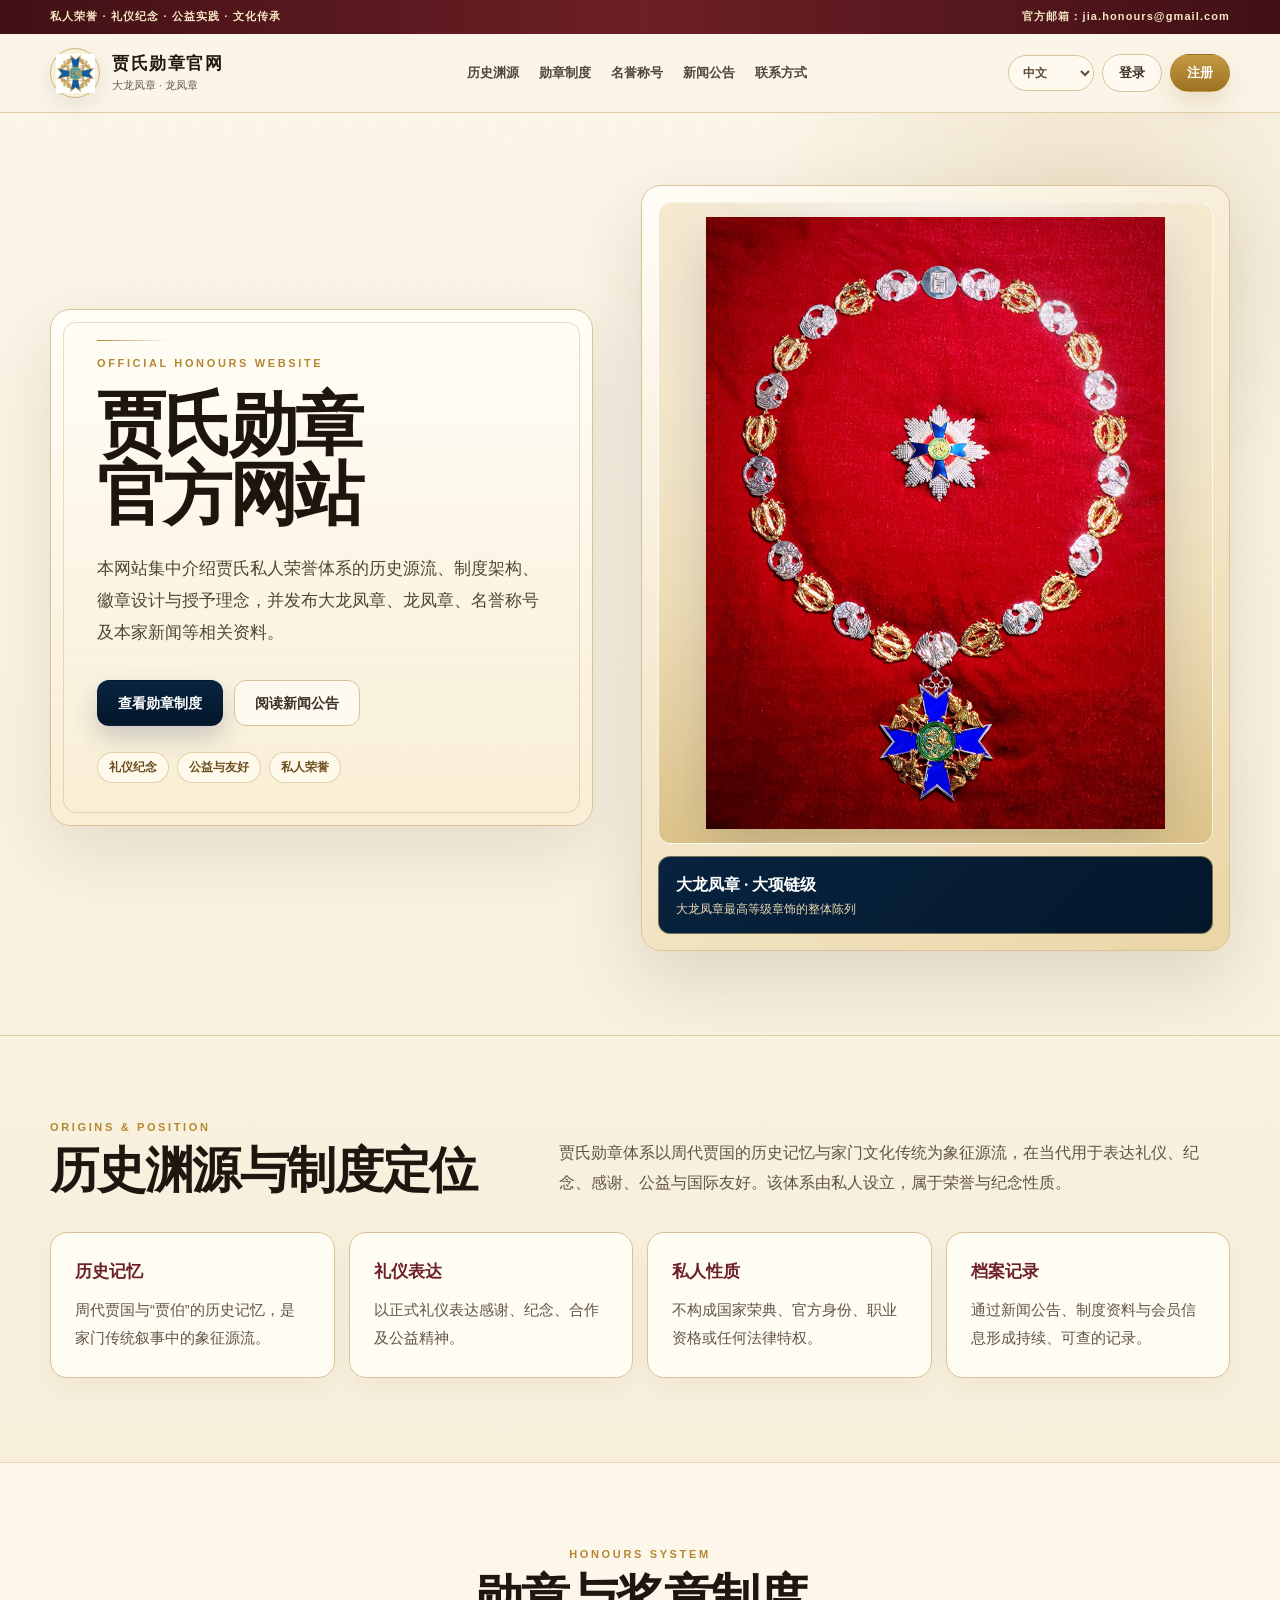
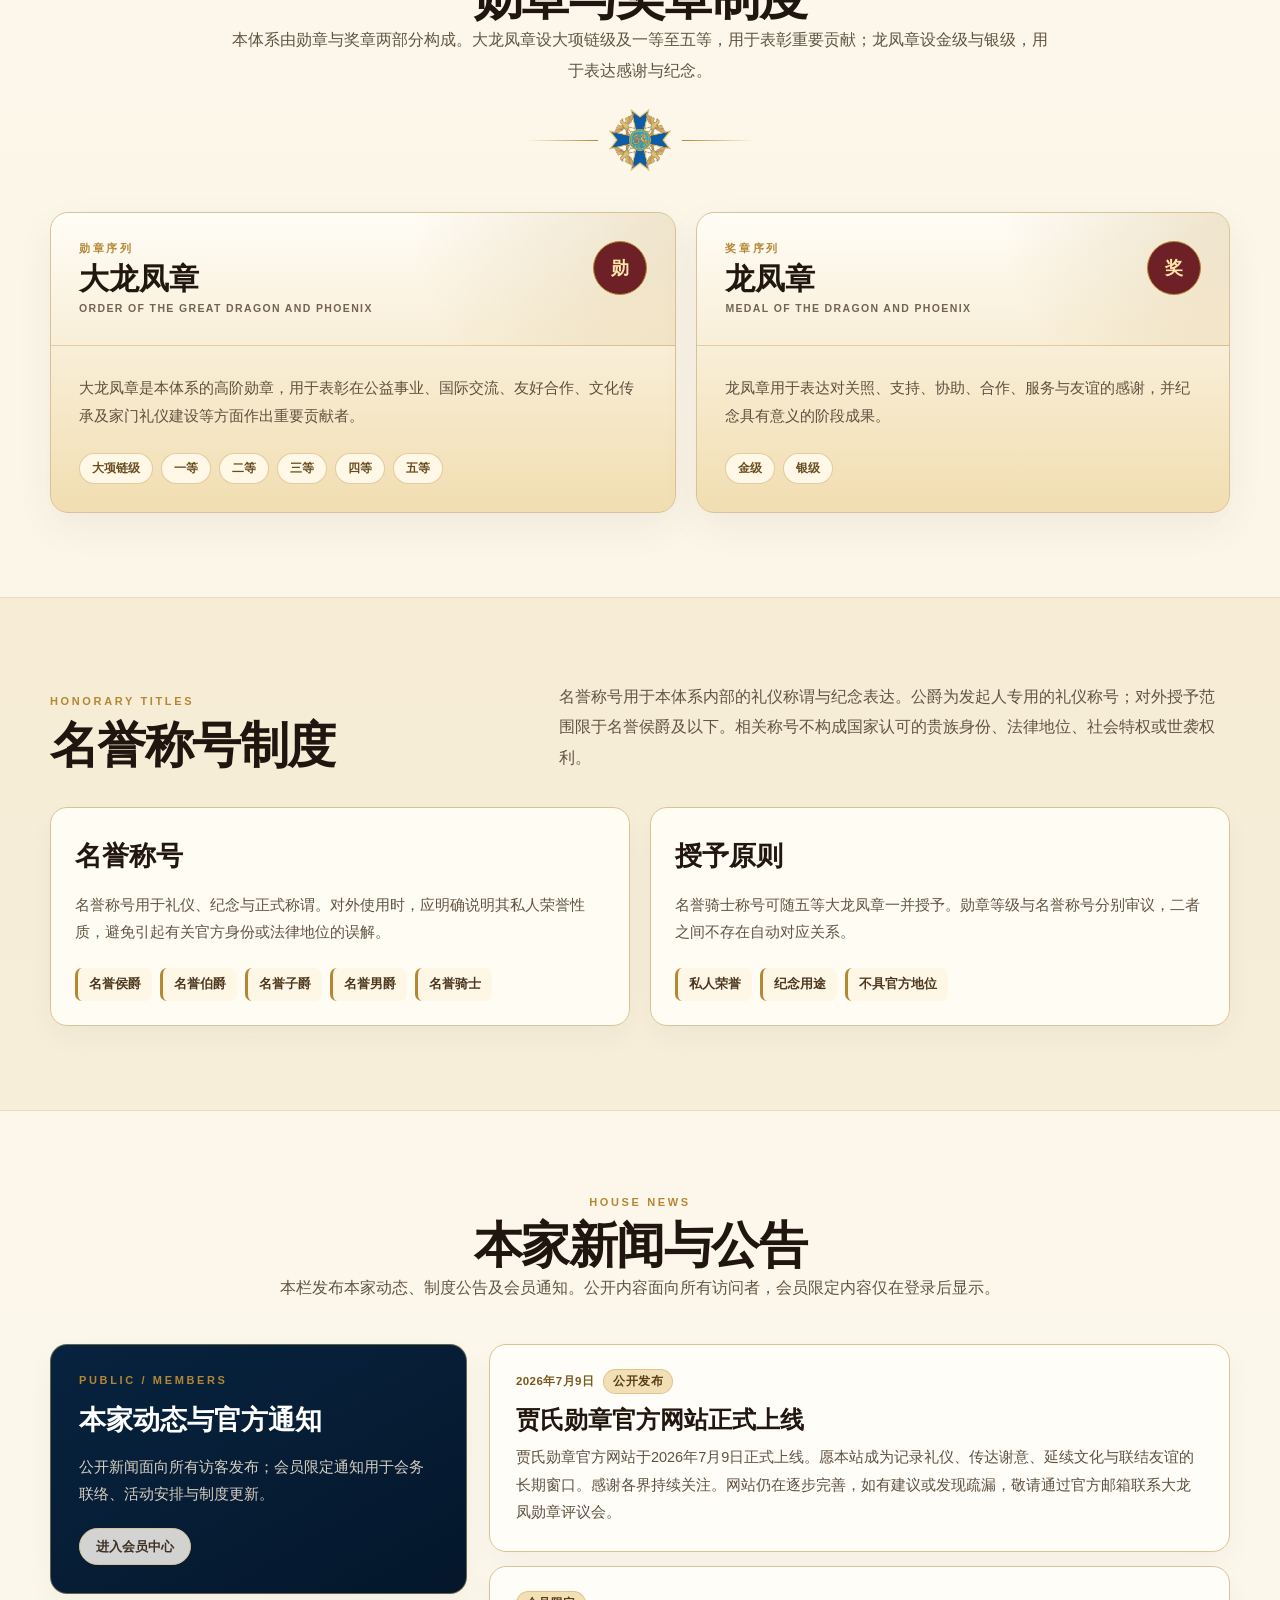
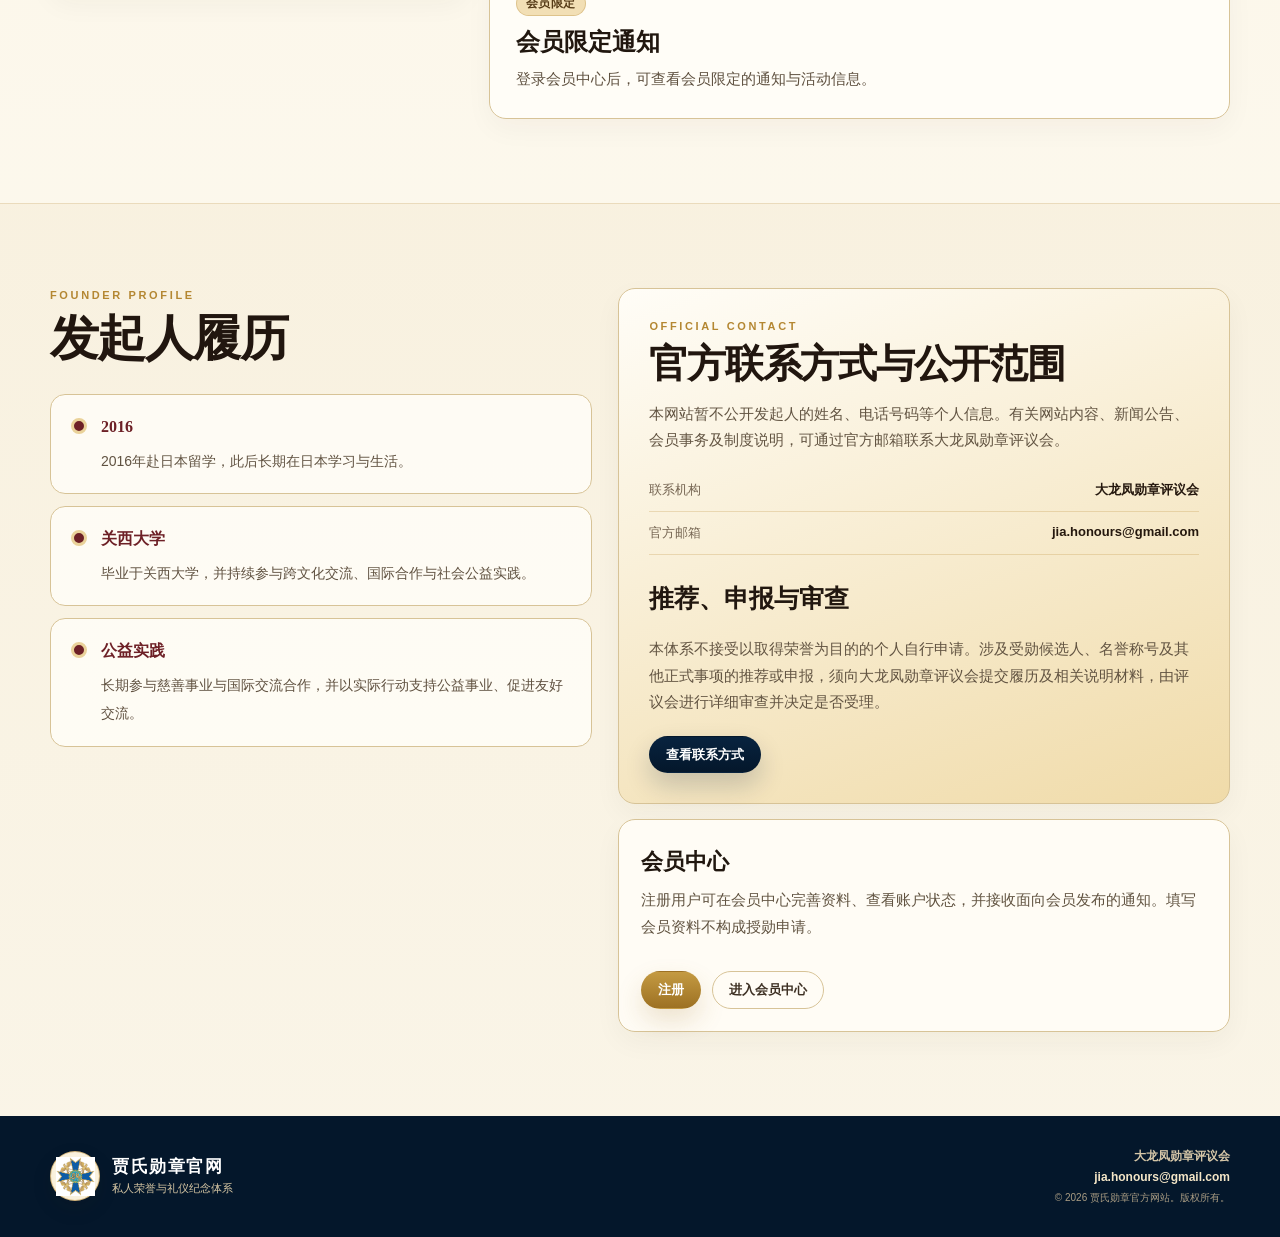
==== commit c6ba980d: "Add files via upload" ====
--- a/index.html
+++ b/index.html
@@ -3,243 +3,127 @@
 <head>
   <meta charset="utf-8" />
   <meta name="viewport" content="width=device-width, initial-scale=1" />
+  <meta name="description" content="贾氏勋章官方网站，介绍大龙凤章、龙凤章、名誉称号、本家新闻及相关礼仪制度。" />
+  <meta name="theme-color" content="#08233f" />
+  <link rel="icon" href="assets/logo.png" type="image/png" />
   <title>贾氏勋章官方网站｜大龙凤章 · 龙凤章</title>
   <style>
-    :root {
-      --paper:#fbf5e8;
-      --paper2:#f2e5c9;
-      --vellum:#fffaf0;
-      --ink:#211a14;
-      --muted:#6f6252;
-      --navy:#0a2545;
-      --navy2:#06182d;
-      --wine:#681f25;
-      --wine2:#411216;
-      --gold:#b78935;
-      --gold2:#dfc06a;
-      --line:#d8c59b;
-      --white:#fff;
-      --danger:#b42318;
-      --success:#067647;
-      --shadow:0 28px 90px rgba(28,20,10,.16);
-      --serif:ui-serif,"Songti SC","Noto Serif SC","Source Han Serif SC","SimSun",Georgia,serif;
-      --sans:-apple-system,BlinkMacSystemFont,"Segoe UI","Noto Sans SC","Noto Sans JP","PingFang SC",Arial,sans-serif;
-    }
-    *{box-sizing:border-box}
-    html{scroll-behavior:smooth}
-    body{
-      margin:0;color:var(--ink);font-family:var(--serif);line-height:1.75;
-      background:radial-gradient(circle at 20% 0%, rgba(223,192,106,.18), transparent 28%),linear-gradient(180deg,#fff9eb 0%,#f7edd6 42%,#fbf5e8 100%);
-    }
-    body:before{content:"";position:fixed;inset:0;pointer-events:none;opacity:.32;background-image:linear-gradient(90deg,rgba(80,52,24,.045) 1px,transparent 1px),linear-gradient(rgba(80,52,24,.045) 1px,transparent 1px);background-size:46px 46px;z-index:-1}
-    a{color:inherit;text-decoration:none}
-    img{max-width:100%;display:block}
-    .sans{font-family:var(--sans)}
-    .wrap{width:min(1180px,calc(100% - 42px));margin:0 auto}
-    .top-ribbon{background:linear-gradient(90deg,var(--wine2),var(--wine),var(--wine2));color:#fbe9c2;font-family:var(--sans);font-size:12px;letter-spacing:.12em}
-    .top-ribbon .wrap{min-height:36px;display:flex;align-items:center;justify-content:space-between;gap:16px}
-    .nav-shell{position:sticky;top:0;z-index:60;background:rgba(251,245,232,.91);backdrop-filter:blur(16px);border-bottom:1px solid rgba(216,197,155,.75)}
-    .nav{min-height:82px;display:flex;align-items:center;justify-content:space-between;gap:18px}
-    .brand{display:flex;align-items:center;gap:13px;min-width:210px}
-    .brand-mark{width:54px;height:54px;border-radius:50%;border:1px solid rgba(183,137,53,.55);background:linear-gradient(180deg,#fff,#f8edd0);display:flex;align-items:center;justify-content:center;box-shadow:0 10px 28px rgba(40,26,10,.12)}
-    .brand-mark img{width:43px;height:43px;object-fit:contain}
-    .brand-title{display:block;font-size:18px;font-weight:800;letter-spacing:.11em;line-height:1.2}
-    .brand-sub{display:block;font-family:var(--sans);font-size:11px;color:var(--muted);margin-top:3px;line-height:1.3}
-    .navlinks{display:flex;align-items:center;gap:18px;font-family:var(--sans);font-size:13px;color:#594b3c;white-space:nowrap}
-    .navlinks a{padding:8px 0;border-bottom:1px solid transparent}
-    .navlinks a:hover{color:var(--wine);border-color:var(--gold)}
-    .nav-actions{display:flex;align-items:center;gap:8px;font-family:var(--sans)}
-    .lang{border:1px solid rgba(216,197,155,.9);background:#fff8e8;border-radius:999px;padding:9px 10px;color:#66543f;font-size:12px;outline:none}
-    .btn{border:0;border-radius:999px;padding:11px 16px;display:inline-flex;align-items:center;justify-content:center;gap:8px;font-family:var(--sans);font-weight:750;font-size:13px;cursor:pointer;transition:.2s ease;white-space:nowrap}
-    .btn:hover{transform:translateY(-1px)}
-    .btn.primary{background:linear-gradient(180deg,var(--navy),var(--navy2));color:#fff;box-shadow:0 16px 34px rgba(10,37,69,.24)}
-    .btn.gold{background:linear-gradient(180deg,#c99f44,#9f7223);color:#fff;box-shadow:0 14px 30px rgba(159,114,35,.22)}
-    .btn.ghost{background:rgba(255,250,240,.8);border:1px solid rgba(216,197,155,.9);color:#3f3328}
-    .btn.big{border-radius:16px;padding:14px 20px;font-size:14px}
+    :root{
+      --ivory:#f7f0df;--ivory-soft:#fbf7ed;--paper:#fffdf7;--paper-deep:#efe0be;
+      --ink:#21170f;--muted:#6d5f4e;--navy:#08233f;--navy-deep:#04172b;
+      --wine:#6d2026;--wine-deep:#401015;--gold:#b48732;--gold-light:#dfc06b;
+      --line:#d7c397;--line-soft:rgba(183,135,50,.28);--success:#236b4a;--danger:#a92d24;
+      --shadow:0 24px 70px rgba(54,36,14,.11);
+      --serif:ui-serif,"Songti SC","Noto Serif CJK SC","Source Han Serif SC","SimSun",Georgia,serif;
+      --sans:-apple-system,BlinkMacSystemFont,"Segoe UI","Noto Sans CJK SC","Noto Sans SC","Noto Sans JP","PingFang SC",Arial,sans-serif;
+    }
+    *{box-sizing:border-box}::selection{background:rgba(180,135,50,.26);color:var(--ink)}
+    html{scroll-behavior:smooth;scroll-padding-top:102px}
+    body{margin:0;color:var(--ink);font-family:var(--serif);line-height:1.78;background:linear-gradient(180deg,#fbf6e9 0%,#f6ecd5 47%,#faf5e8 100%)}
+    body:before{content:"";position:fixed;inset:0;z-index:-1;pointer-events:none;opacity:.2;background-image:radial-gradient(circle at 20% 30%,rgba(91,57,22,.13) 0 .65px,transparent .8px),radial-gradient(circle at 70% 65%,rgba(91,57,22,.09) 0 .55px,transparent .75px);background-size:11px 11px,17px 17px}
+    html[lang="ja"] body{font-family:"Yu Mincho","Hiragino Mincho ProN","Noto Serif JP",var(--serif)}
+    html[lang="en"] body{font-family:Georgia,"Times New Roman",serif}
+    a{color:inherit;text-decoration:none}img{max-width:100%;display:block}h1,h2,h3{text-wrap:balance}html[lang="en"] p{hyphens:auto}.sans{font-family:var(--sans)}
+    button,select,input{font:inherit}.wrap{width:min(1180px,calc(100% - 44px));margin:0 auto}
     .hidden{display:none!important}
-    .hero{position:relative;overflow:hidden;padding:88px 0 100px;border-bottom:1px solid var(--line)}
-    .hero:after{content:"";position:absolute;right:-12vw;top:-18vw;width:52vw;height:52vw;border-radius:50%;background:radial-gradient(circle,rgba(183,137,53,.18),transparent 62%);z-index:-1}
-    .hero-grid{display:grid;grid-template-columns:.9fr 1.1fr;align-items:center;gap:54px}
-    .proclamation{position:relative;background:linear-gradient(180deg,rgba(255,250,240,.92),rgba(248,235,207,.78));border:1px solid rgba(216,197,155,.86);border-radius:34px;padding:44px;box-shadow:var(--shadow)}
-    .proclamation:before{content:"";position:absolute;inset:14px;border:1px solid rgba(183,137,53,.32);border-radius:24px;pointer-events:none}
-    .kicker{font-family:var(--sans);font-size:12px;letter-spacing:.28em;text-transform:uppercase;font-weight:900;color:var(--gold)}
-    h1{font-size:72px;line-height:1.04;margin:18px 0 24px;letter-spacing:-.045em;color:#1d1711}
-    .lead{font-size:17px;color:#4f4437;margin:0;max-width:640px}
-    .hero-actions{display:flex;flex-wrap:wrap;gap:12px;margin-top:30px}
-    .seal-row{display:flex;flex-wrap:wrap;gap:10px;margin-top:28px}
-    .seal-note{font-family:var(--sans);border:1px solid rgba(183,137,53,.36);background:#fff7e6;border-radius:999px;color:#765926;padding:8px 12px;font-size:12px;font-weight:800}
-    .image-frame{position:relative;border-radius:36px;border:1px solid rgba(216,197,155,.96);background:radial-gradient(circle at 50% 22%,#fffdf7 0,#f5e6c7 55%,#e4cf9d 100%);box-shadow:0 35px 100px rgba(30,20,10,.18);padding:22px;overflow:hidden}
-    .image-frame:before{content:"";position:absolute;inset:12px;border:1px solid rgba(255,255,255,.72);border-radius:26px;pointer-events:none;z-index:2}
-    .image-frame img{width:100%;height:min(70vh,670px);object-fit:contain;object-position:center;padding:10px;filter:drop-shadow(0 26px 45px rgba(20,12,6,.24));position:relative;z-index:1}
-    .caption{position:absolute;left:32px;right:32px;bottom:28px;background:rgba(10,37,69,.86);color:#fff;border:1px solid rgba(223,192,106,.55);border-radius:20px;padding:16px 18px;display:grid;gap:2px;z-index:3;backdrop-filter:blur(8px)}
-    .caption b{font-size:17px}
-    .caption span{font-family:var(--sans);font-size:12px;color:#ead8af}
-    .section{padding:92px 0}
-    .white{background:rgba(255,250,240,.66);border-top:1px solid rgba(216,197,155,.65);border-bottom:1px solid rgba(216,197,155,.65)}
-    .section-head{display:grid;grid-template-columns:.82fr 1.18fr;gap:34px;align-items:end;margin-bottom:34px}
-    .section-head.center{display:block;text-align:center;max-width:820px;margin:0 auto 42px}
-    h2{font-size:48px;line-height:1.12;margin:10px 0 0;letter-spacing:-.03em;color:#201711}
-    .section-head p{margin:0;color:#665848;font-size:16px}
-    .evidence-strip{display:grid;grid-template-columns:repeat(4,1fr);gap:14px}
-    .evidence,.charter,.contact-card,.news-intro,.member-cta{background:rgba(255,250,240,.9);border:1px solid rgba(216,197,155,.8);border-radius:26px;padding:24px;box-shadow:0 12px 38px rgba(38,26,10,.06)}
-    .evidence b{display:block;color:var(--wine);font-size:17px;margin-bottom:8px}
-    .evidence span,.charter p,.contact-card p,.news-intro p,.member-cta p{font-family:var(--sans);font-size:14px;color:#665848;line-height:1.8}
-    .crest-line{display:flex;justify-content:center;margin-top:22px}
-    .crest-line img{width:96px;height:96px;object-fit:contain;opacity:.94}
-    .order-board{display:grid;grid-template-columns:1.12fr .88fr;gap:22px}
-    .order-card{background:linear-gradient(180deg,#fffaf0,#f3e2bd);border:1px solid rgba(216,197,155,.9);border-radius:30px;overflow:hidden;box-shadow:0 18px 55px rgba(42,28,12,.08)}
-    .order-top{padding:30px;border-bottom:1px solid rgba(216,197,155,.72);background:radial-gradient(circle at top right,rgba(183,137,53,.24),transparent 38%);display:flex;justify-content:space-between;gap:20px}
-    .order-top h3{font-size:32px;line-height:1.16;margin:8px 0 4px}
-    .en{font-family:var(--sans);font-size:11px;letter-spacing:.15em;text-transform:uppercase;color:#76654f}
-    .icon-seal{width:58px;height:58px;border-radius:50%;display:flex;align-items:center;justify-content:center;background:var(--wine);color:#ffe6ad;border:1px solid var(--gold);font-weight:900;font-size:20px;flex:0 0 auto}
-    .order-body{padding:30px}
-    .tags{display:flex;flex-wrap:wrap;gap:10px;margin-top:24px}
-    .tag{font-family:var(--sans);border:1px solid rgba(183,137,53,.38);background:#fff8e8;color:#755825;border-radius:999px;padding:8px 13px;font-size:12px;font-weight:800}
-    .title-grid{display:grid;grid-template-columns:1fr 1fr;gap:22px}
-    .charter h3{font-size:28px;margin:0 0 12px}
-    .mini-tags{display:flex;flex-wrap:wrap;gap:10px;margin-top:20px}
-    .mini-tag{font-family:var(--sans);font-weight:800;font-size:13px;color:#4d3821;border-left:3px solid var(--gold);background:#fff7e6;padding:9px 12px;border-radius:8px}
-    .news-layout{display:grid;grid-template-columns:.82fr 1.18fr;gap:24px;align-items:start}
-    .news-intro{position:sticky;top:118px;background:linear-gradient(180deg,var(--navy),var(--navy2));color:#fff;border-color:rgba(223,192,106,.42)}
-    .news-intro h3{font-size:28px;margin:10px 0}
-    .news-intro p{color:#d9d1c5}
-    .news-list{display:grid;gap:16px}
-    .news-card{background:#fffaf0;border:1px solid rgba(216,197,155,.86);border-radius:26px;padding:24px;display:grid;gap:10px;box-shadow:0 12px 35px rgba(36,24,10,.055)}
-    .news-meta{display:flex;flex-wrap:wrap;gap:10px;align-items:center;font-family:var(--sans);font-size:12px;font-weight:900;color:#7d6125;letter-spacing:.04em}
-    .badge{display:inline-flex;align-items:center;border-radius:999px;padding:5px 10px;background:#f3e2bd;color:#5a401c;border:1px solid rgba(183,137,53,.32)}
-    .news-card h3{font-size:25px;line-height:1.28;margin:0;color:#211711}
-    .news-card p{font-family:var(--sans);color:#625343;font-size:14px;line-height:1.9;margin:0;white-space:pre-line}
-    .profile-contact{display:grid;grid-template-columns:.95fr 1.05fr;gap:28px;align-items:start}
-    .timeline{display:grid;gap:14px;margin-top:26px}
-    .time{position:relative;background:rgba(255,250,240,.9);border:1px solid rgba(216,197,155,.85);border-radius:22px;padding:20px 22px 20px 58px}
-    .time:before{content:"";position:absolute;left:22px;top:26px;width:14px;height:14px;border-radius:50%;background:var(--wine);box-shadow:0 0 0 6px #f2e5c9;border:1px solid var(--gold)}
-    .time b{display:block;font-size:18px;color:var(--wine);margin-bottom:4px}
-    .time span{color:#625343;font-size:14px}
-    .contact-card{background:linear-gradient(180deg,#fffaf0,#f3e2bd)}
-    .contact-row{display:flex;justify-content:space-between;gap:16px;border-top:1px solid rgba(216,197,155,.75);padding:15px 0;font-family:var(--sans)}
-    .contact-row span:first-child{color:#7b6a55}
-    .contact-row b{text-align:right;color:#23180f}
-    .contact-card h3{font-size:27px;margin:20px 0 10px}
-    .member-cta{margin-top:18px}
-    .footer{background:var(--navy2);color:#f8ebd0;padding:28px 0}
-    .footer-grid{display:flex;justify-content:space-between;gap:20px;flex-wrap:wrap;align-items:center}
-    .footer .brand-title{color:#fff}
-    .footer .brand-sub{color:#d8caa8}
-    .footer-links{display:flex;flex-wrap:wrap;gap:16px;font-family:var(--sans);font-size:13px;color:#d8caa8}
-    .modal{display:none;position:fixed;inset:0;z-index:120;background:rgba(6,24,45,.68);backdrop-filter:blur(8px);align-items:flex-start;justify-content:center;padding:24px 18px;overflow:auto}
-    .modal.active{display:flex}
-    .modal-card{width:min(560px,100%);max-height:calc(100vh - 48px);overflow:auto;background:#fffaf0;border:1px solid rgba(216,197,155,.9);border-radius:28px;box-shadow:0 30px 110px rgba(0,0,0,.32)}
-    .modal-head{display:flex;align-items:flex-start;justify-content:space-between;gap:18px;padding:26px;border-bottom:1px solid rgba(216,197,155,.75);background:radial-gradient(circle at top right,rgba(183,137,53,.28),transparent 42%),#fff7e6}
-    .modal-head h3{font-size:28px;margin:8px 0 0}
-    .close{width:38px;height:38px;border-radius:50%;border:1px solid var(--line);background:#fff;cursor:pointer;font-size:22px}
-    .form{padding:26px}
-    .tabs{display:grid;grid-template-columns:1fr 1fr;gap:5px;background:#eadabd;border-radius:14px;padding:5px;margin-bottom:20px}
-    .tab{border:0;border-radius:10px;background:transparent;padding:12px;cursor:pointer;font-family:var(--sans);font-weight:900;color:#766550}
-    .tab.active{background:#fffaf0;color:#1f160f;box-shadow:0 4px 14px rgba(28,20,10,.08)}
-    label{display:block;margin:0 0 15px;font-family:var(--sans);font-weight:800;font-size:13px;color:#4e3f30}
-    input,.field-select{width:100%;margin-top:7px;border:1px solid var(--line);border-radius:14px;padding:13px 14px;font-size:14px;background:#fff;outline:none;font-family:var(--sans)}
-    input:focus,.field-select:focus{border-color:var(--navy);box-shadow:0 0 0 4px rgba(10,37,69,.11)}
-    #phoneGroup{display:grid;grid-template-columns:1fr 1fr;gap:14px;align-items:end}
-    #phoneGroup.hidden{display:none!important}
-    .verification-row{display:grid;grid-template-columns:1fr auto;gap:10px;align-items:center}
-    .verification-row input{margin-top:0}
-    .code-btn{min-width:118px;border-radius:14px;padding:12px 14px;box-shadow:none}
-    .msg{display:none;border-radius:14px;padding:12px 14px;margin-bottom:16px;font-family:var(--sans);font-size:14px}
-    .msg.error{display:block;background:#fff1f0;color:var(--danger)}
-    .msg.ok{display:block;background:#ecfdf3;color:var(--success)}
-    .muted-note{font-family:var(--sans);font-size:12px;line-height:1.65;color:#746653;text-align:center;margin:14px 0 0}
-    @media (max-width: 1040px){
-      .navlinks{display:none}
-      .hero-grid,.section-head,.order-board,.title-grid,.news-layout,.profile-contact{grid-template-columns:1fr}
-      .news-intro{position:static}
-      .evidence-strip{grid-template-columns:1fr 1fr}
-      h1{font-size:58px}
-      h2{font-size:40px}
-    }
-    @media (max-width: 680px){
-      .wrap{width:min(100% - 28px,1180px)}
-      .top-ribbon .wrap{justify-content:center;text-align:center;flex-direction:column;gap:2px;padding:7px 0;letter-spacing:.05em}
-      .nav{min-height:70px;gap:10px}
-      .brand{min-width:0;flex:1;gap:9px}
-      .brand-mark{width:43px;height:43px;flex:0 0 auto}
-      .brand-mark img{width:34px;height:34px}
-      .brand-title{font-size:14px;letter-spacing:.05em;white-space:nowrap}
-      .brand-sub{display:none}
-      .nav-actions{gap:6px}
-      .nav-actions .btn{padding:9px 11px;font-size:12px}
-      .lang{max-width:82px;padding:8px 6px;font-size:11px}
-      .hero{padding:34px 0 64px}
-      .hero-grid{gap:24px}
-      .image-frame{order:-1;border-radius:24px;padding:12px}
-      .image-frame img{height:auto;max-height:68vh;padding:4px}
-      .caption{position:static;margin-top:8px;border-radius:16px}
-      .proclamation{padding:28px 24px;border-radius:24px}
-      .proclamation:before{inset:10px;border-radius:18px}
-      h1{font-size:43px}
-      h2{font-size:34px}
-      .section{padding:64px 0}
-      .evidence-strip{grid-template-columns:1fr}
-      .order-top{padding:24px}
-      .order-body{padding:24px}
-      .order-top h3{font-size:27px}
-      .charter,.contact-card,.news-intro,.member-cta,.news-card,.evidence{padding:22px}
-      #phoneGroup,.verification-row{grid-template-columns:1fr}
-      .code-btn{width:100%}
-      .footer-grid{align-items:flex-start}
-    }
-  </style>
+    .ceremonial-bar{background:linear-gradient(90deg,var(--wine-deep),var(--wine),var(--wine-deep));color:#f6e7c2;font:600 11px/1.4 var(--sans);letter-spacing:.1em}
+    .ceremonial-bar .wrap{min-height:34px;display:flex;align-items:center;justify-content:space-between;gap:18px}
+    .site-header{position:sticky;top:0;z-index:80;border-bottom:1px solid rgba(183,135,50,.35);background:rgba(250,245,232,.94);backdrop-filter:blur(18px)}
+    .nav{min-height:78px;display:flex;align-items:center;justify-content:space-between;gap:18px}
+    .brand{display:flex;align-items:center;gap:12px;min-width:215px}
+    .brand-mark{width:50px;height:50px;flex:0 0 auto;border:1px solid rgba(180,132,45,.55);border-radius:50%;background:radial-gradient(circle,#fff 0,#f6e9c9 100%);display:grid;place-items:center;box-shadow:0 8px 22px rgba(58,37,12,.09)}
+    .brand-mark img{width:39px;height:39px;object-fit:contain}.brand-title{display:block;font-size:17px;font-weight:800;letter-spacing:.09em;line-height:1.2}.brand-sub{display:block;margin-top:3px;color:var(--muted);font:500 10.5px/1.35 var(--sans)}
+    .navlinks{display:flex;align-items:center;gap:20px;color:#544738;font:650 13px/1.2 var(--sans);white-space:nowrap}
+    .navlinks a{position:relative;padding:12px 0}.navlinks a:after{content:"";position:absolute;left:50%;right:50%;bottom:5px;height:1px;background:var(--gold);transition:.2s ease}.navlinks a:hover:after,.navlinks a:focus-visible:after{left:0;right:0}
+    .nav-actions,.mobile-controls,.mobile-account{display:flex;align-items:center;gap:8px;font-family:var(--sans)}
+    .lang-select{border:1px solid var(--line);border-radius:999px;background:#fffaf0;color:#5d4c39;padding:9px 10px;font:600 12px var(--sans);outline:none}
+    .btn{border:1px solid transparent;border-radius:999px;padding:10px 16px;display:inline-flex;align-items:center;justify-content:center;gap:8px;font:750 13px/1.2 var(--sans);cursor:pointer;transition:transform .2s ease,box-shadow .2s ease,background .2s ease;white-space:nowrap}
+    .btn:hover{transform:translateY(-1px)}.btn:focus-visible,.lang-select:focus-visible,.menu-toggle:focus-visible,a:focus-visible{outline:3px solid rgba(180,135,50,.28);outline-offset:3px}
+    .btn.primary{color:#fff;background:linear-gradient(180deg,var(--navy),var(--navy-deep));box-shadow:0 12px 26px rgba(8,35,63,.2)}
+    .btn.gold{color:#fff;background:linear-gradient(180deg,#c49a42,#9d7123);box-shadow:0 12px 26px rgba(157,113,35,.18)}
+    .btn.ghost{color:#3e3124;background:rgba(255,252,245,.82);border-color:var(--line)}.btn.big{border-radius:12px;padding:14px 20px;font-size:14px}
+    .mobile-controls,.mobile-nav{display:none}.menu-toggle{border:1px solid var(--line);border-radius:999px;background:#fffaf0;color:#392c20;padding:9px 12px;font:750 12px var(--sans);cursor:pointer}
+    .hero{position:relative;overflow:hidden;padding:72px 0 84px;border-bottom:1px solid rgba(183,135,50,.34)}
+    .hero:after{content:"";position:absolute;right:-12vw;top:-20vw;width:55vw;height:55vw;border-radius:50%;background:radial-gradient(circle,rgba(180,135,50,.16),transparent 64%);z-index:-1}
+    .hero-grid{display:grid;grid-template-columns:minmax(0,.96fr) minmax(0,1.04fr);gap:48px;align-items:center}
+    .proclamation{position:relative;padding:46px 46px 42px;border:1px solid var(--line);border-radius:20px;background:linear-gradient(180deg,rgba(255,253,247,.96),rgba(248,237,211,.86));box-shadow:var(--shadow)}
+    .proclamation:before,.proclamation:after{content:"";position:absolute;pointer-events:none}.proclamation:before{inset:12px;border:1px solid rgba(180,135,50,.28);border-radius:13px}.proclamation:after{width:72px;height:1px;left:46px;top:30px;background:linear-gradient(90deg,var(--gold),transparent)}
+    .kicker{color:var(--gold);font:850 11px/1.3 var(--sans);letter-spacing:.24em;text-transform:uppercase}
+    h1{margin:19px 0 22px;font-size:clamp(48px,5.4vw,72px);line-height:1.02;letter-spacing:-.045em;color:#1e150f}
+    .lead{max-width:650px;margin:0;color:#514536;font-size:17px;line-height:1.9}
+    .hero-actions{display:flex;flex-wrap:wrap;gap:11px;margin-top:30px}.seal-row{display:flex;flex-wrap:wrap;gap:8px;margin-top:26px}.seal-note{border:1px solid rgba(180,135,50,.35);border-radius:999px;background:#fff9eb;color:#6b4e1e;padding:7px 11px;font:800 11.5px var(--sans)}
+    .image-frame{margin:0;border:1px solid var(--line);border-radius:20px;background:linear-gradient(145deg,#fffdf7,#ead5a5);box-shadow:0 28px 78px rgba(52,34,12,.14);padding:16px}
+    .image-stage{position:relative;border:1px solid rgba(255,255,255,.75);border-radius:13px;background:radial-gradient(circle at 50% 15%,#fff 0,#f2e2bd 64%,#dfc58a 100%);padding:14px;overflow:hidden}
+    .image-stage img{width:100%;height:min(68vh,640px);object-fit:contain;object-position:center;filter:drop-shadow(0 20px 32px rgba(28,17,8,.2))}
+    .caption{margin-top:12px;border-radius:12px;background:linear-gradient(135deg,var(--navy),var(--navy-deep));border:1px solid rgba(223,192,107,.5);color:#fff;padding:14px 17px;display:grid;gap:2px}
+    .caption b{font-size:16px}.caption span{color:#ead9b4;font:500 11.5px/1.5 var(--sans)}
+    .section{padding:84px 0}.section.alt{background:rgba(255,252,244,.62);border-top:1px solid rgba(183,135,50,.26);border-bottom:1px solid rgba(183,135,50,.26)}
+    .section-head{display:grid;grid-template-columns:.82fr 1.18fr;gap:42px;align-items:end;margin-bottom:34px}.section-head.center{display:block;text-align:center;max-width:820px;margin:0 auto 40px}
+    h2{margin:9px 0 0;font-size:clamp(35px,4vw,49px);line-height:1.13;letter-spacing:-.032em;color:#21160f}.section-head p{margin:0;color:#615443;font-size:16px;line-height:1.9}
+    .ornament{display:flex;align-items:center;justify-content:center;gap:10px;margin:22px auto 0;color:var(--gold)}.ornament:before,.ornament:after{content:"";width:72px;height:1px;background:linear-gradient(90deg,transparent,var(--gold))}.ornament:after{transform:scaleX(-1)}.ornament img{width:64px;height:64px;object-fit:contain}
+    .evidence-strip{display:grid;grid-template-columns:repeat(4,1fr);gap:14px}.evidence,.charter,.contact-card,.news-intro,.member-cta{border:1px solid var(--line);border-radius:17px;background:rgba(255,253,247,.9);padding:24px;box-shadow:0 10px 28px rgba(54,36,14,.045)}
+    .evidence,.charter,.order-card,.news-card,.contact-card,.member-cta{transition:transform .22s ease,border-color .22s ease,box-shadow .22s ease}.evidence:hover,.charter:hover,.order-card:hover,.news-card:hover,.contact-card:hover,.member-cta:hover{transform:translateY(-2px);border-color:rgba(180,135,50,.55);box-shadow:0 16px 38px rgba(54,36,14,.075)}.evidence b{display:block;margin-bottom:8px;color:var(--wine);font-size:17px}.evidence span,.charter p,.contact-card p,.news-intro p,.member-cta p{color:#625442;font:400 14.5px/1.85 var(--sans)}
+    .order-board{display:grid;grid-template-columns:1.08fr .92fr;gap:20px}.order-card{overflow:hidden;border:1px solid var(--line);border-radius:18px;background:linear-gradient(180deg,#fffdf7,#f1ddb0);box-shadow:0 14px 38px rgba(54,36,14,.06)}
+    .order-top{display:flex;justify-content:space-between;gap:20px;padding:28px;border-bottom:1px solid rgba(183,135,50,.32);background:radial-gradient(circle at top right,rgba(180,135,50,.21),transparent 42%)}.order-top h3{margin:7px 0 4px;font-size:30px;line-height:1.16}.en{color:#74634f;font:650 10.5px/1.5 var(--sans);letter-spacing:.13em;text-transform:uppercase}.icon-seal{width:54px;height:54px;flex:0 0 auto;border:1px solid var(--gold);border-radius:50%;background:var(--wine);color:#ffe4aa;display:grid;place-items:center;font-weight:900;font-size:18px}.order-body{padding:28px}.order-body p{margin:0;color:#5e503f;font:400 15px/1.9 var(--sans)}
+    .tags,.mini-tags{display:flex;flex-wrap:wrap;gap:8px;margin-top:22px}.tag{border:1px solid rgba(180,135,50,.38);border-radius:999px;background:#fff8e7;color:#684b1d;padding:7px 12px;font:800 11.5px var(--sans)}
+    .title-grid{display:grid;grid-template-columns:1fr 1fr;gap:20px}.charter h3{margin:0 0 12px;font-size:27px}.charter p{margin:0}.mini-tag{border-left:3px solid var(--gold);border-radius:7px;background:#fff7e5;color:#4c361e;padding:8px 11px;font:800 12.5px var(--sans)}
+    .news-layout{display:grid;grid-template-columns:.72fr 1.28fr;gap:22px;align-items:start}.news-intro{position:sticky;top:112px;color:#fff;background:linear-gradient(150deg,var(--navy),var(--navy-deep));border-color:rgba(223,192,107,.43);padding:28px}.news-intro h3{margin:9px 0 10px;font-size:27px}.news-intro p{color:#d9d0c2;margin:0 0 20px}.news-list{display:grid;gap:14px}.news-card{border:1px solid var(--line);border-radius:17px;background:#fffdf7;padding:24px 26px;box-shadow:0 10px 28px rgba(54,36,14,.04)}.news-meta{display:flex;flex-wrap:wrap;gap:9px;align-items:center;color:#77591f;font:850 11.5px var(--sans);letter-spacing:.04em}.badge{display:inline-flex;border:1px solid rgba(180,135,50,.32);border-radius:999px;background:#f2dfb5;color:#563b17;padding:4px 9px}.news-card h3{margin:10px 0 8px;font-size:24px;line-height:1.35}.news-card p{margin:0;white-space:pre-line;color:#5f5140;font:400 14.5px/1.9 var(--sans)}.news-card.locked{background:rgba(255,250,239,.7);border-style:dashed}.news-card.locked h3{font-size:20px}
+    .profile-contact{display:grid;grid-template-columns:.94fr 1.06fr;gap:26px;align-items:start}.timeline{display:grid;gap:12px;margin-top:28px}.time{position:relative;border:1px solid var(--line);border-radius:15px;background:rgba(255,253,247,.86);padding:18px 20px 18px 50px}.time:before{content:"";position:absolute;left:20px;top:23px;width:10px;height:10px;border:3px solid #ead29a;border-radius:50%;background:var(--wine)}.time b{display:block;margin-bottom:5px;color:#6d2026;font-size:16px}.time span{color:#605241;font-size:14px}
+    .contact-card{background:linear-gradient(160deg,#fffdf7,#f0dba9);padding:30px}.contact-card h2{font-size:39px}.contact-row{display:flex;justify-content:space-between;gap:22px;padding:12px 0;border-bottom:1px solid rgba(183,135,50,.25);font:500 13px var(--sans)}.contact-row span{color:#766653}.contact-row b{text-align:right;color:#25180e}.contact-card h3{margin:22px 0 8px;font-size:25px}.contact-card .btn{margin-top:5px}.member-cta{margin-top:15px;padding:22px}.member-cta h3{margin:0 0 6px;font-size:22px}.member-cta p{margin:0 0 14px}
+    .footer{background:var(--navy-deep);color:#f4e6c7;padding:30px 0}.footer-grid{display:grid;grid-template-columns:1fr auto;gap:28px;align-items:center}.footer .brand-title{color:#fff}.footer .brand-sub{color:#d7c7a4}.footer-meta{text-align:right;color:#d6c7a8;font:500 12px/1.8 var(--sans)}.footer-meta a{color:#f4e6c7;font-weight:700}.footer-meta small{display:block;color:#a99c83}
+    .modal{display:none;position:fixed;inset:0;z-index:130;align-items:flex-start;justify-content:center;overflow:auto;padding:24px 18px;background:rgba(4,23,43,.72);backdrop-filter:blur(8px)}.modal.active{display:flex}.modal-card{width:min(560px,100%);max-height:calc(100vh - 48px);overflow:auto;border:1px solid var(--line);border-radius:20px;background:#fffaf0;box-shadow:0 32px 110px rgba(0,0,0,.35)}.modal-head{display:flex;justify-content:space-between;gap:18px;align-items:flex-start;padding:25px;border-bottom:1px solid var(--line);background:radial-gradient(circle at top right,rgba(180,135,50,.27),transparent 42%),#fff7e6}.modal-head h3{margin:7px 0 0;font-size:27px}.close{width:44px;height:44px;border:1px solid var(--line);border-radius:50%;background:#fff;cursor:pointer;font-size:22px}.form{padding:25px}.tabs{display:grid;grid-template-columns:1fr 1fr;gap:5px;margin-bottom:14px;padding:5px;border-radius:12px;background:#ead9b8}.tab{border:0;border-radius:9px;background:transparent;padding:11px;cursor:pointer;color:#75624b;font:850 13px var(--sans)}.tab.active{background:#fffaf0;color:#1f150e;box-shadow:0 3px 12px rgba(45,29,11,.08)}label{display:block;margin:0 0 15px;color:#4d3e2e;font:750 13px var(--sans)}input,.field-select{width:100%;margin-top:7px;border:1px solid var(--line);border-radius:11px;background:#fff;padding:13px 14px;font:500 14px var(--sans);outline:none}input:focus,.field-select:focus{border-color:var(--navy);box-shadow:0 0 0 4px rgba(8,35,63,.1)}#phoneGroup{display:grid;grid-template-columns:1fr 1fr;gap:13px;align-items:end}#phoneGroup.hidden{display:none!important}.verification-row{display:grid;grid-template-columns:1fr auto;gap:9px;align-items:center}.verification-row input{margin-top:0}.code-btn{min-width:132px;border-radius:11px;padding:12px}.msg{display:none;margin-bottom:15px;border-radius:11px;padding:12px 13px;font:500 13px var(--sans)}.msg.error{display:block;background:#fff0ee;color:var(--danger)}.msg.ok{display:block;background:#ecf8f1;color:var(--success)}.auth-links{display:flex;justify-content:center;gap:12px;margin:0 0 16px;font:700 12px var(--sans)}.text-action{border:0;background:transparent;color:var(--navy);padding:6px;cursor:pointer;text-decoration:underline;text-underline-offset:3px}.turnstile-wrap{display:flex;justify-content:center;min-height:65px;margin:2px 0 15px}.muted-note,.policy-links{margin:13px 0 0;text-align:center;color:#746653;font:400 12px/1.65 var(--sans)}.policy-links a{color:var(--navy);font-weight:700;text-decoration:underline;text-underline-offset:3px}
+    @media(max-width:1080px){.navlinks{display:none}.mobile-controls{display:flex}.nav-actions{display:none}.hero-grid,.section-head,.order-board,.title-grid,.news-layout,.profile-contact{grid-template-columns:1fr}.news-intro{position:static}.evidence-strip{grid-template-columns:1fr 1fr}.mobile-nav{display:none;border-top:1px solid rgba(183,135,50,.28);background:#fbf4e5;padding:15px 22px 20px}.mobile-nav.open{display:block}.mobile-nav-grid{width:min(1180px,100%);margin:0 auto;display:grid;grid-template-columns:repeat(3,1fr);gap:8px}.mobile-nav a{border:1px solid rgba(183,135,50,.28);border-radius:10px;background:#fffaf0;padding:10px 12px;text-align:center;font:700 12px var(--sans)}.mobile-account{justify-content:center;margin-top:11px}.hero{padding-top:58px}}
+    @media(max-width:680px){.wrap{width:min(100% - 28px,1180px)}.ceremonial-bar .wrap{min-height:30px;justify-content:center;text-align:center}.ceremonial-bar [data-i18n="ribbonLeft"]{display:none}.nav{min-height:67px;gap:8px}.brand{min-width:0;flex:1;gap:8px}.brand-mark{width:41px;height:41px}.brand-mark img{width:32px;height:32px}.brand-title{font-size:13px;letter-spacing:.035em;white-space:nowrap}.brand-sub{display:none}.mobile-controls{gap:5px}.lang-select{max-width:78px;padding:7px 5px;font-size:10.5px}.menu-toggle{padding:8px 10px;font-size:11px}.mobile-nav{padding:12px 14px 16px}.mobile-nav-grid{grid-template-columns:1fr 1fr}.mobile-account{display:grid;grid-template-columns:1fr 1fr}.mobile-account .btn{width:100%}.hero{padding:32px 0 58px}.hero-grid{gap:22px}.image-frame{order:-1;padding:10px;border-radius:16px}.image-stage{padding:8px;border-radius:10px}.image-stage img{height:auto;max-height:66vh}.caption{margin-top:8px;padding:12px 13px}.proclamation{padding:31px 24px 27px;border-radius:16px}.proclamation:before{inset:9px;border-radius:10px}.proclamation:after{left:24px;top:22px}.kicker{font-size:9.5px;letter-spacing:.19em}h1{font-size:clamp(39px,12vw,48px);margin:16px 0 18px}.lead{font-size:15px;line-height:1.85}.hero-actions{display:grid;grid-template-columns:1fr;gap:8px;margin-top:24px}.hero-actions .btn{width:100%}.seal-row{gap:6px;margin-top:20px}.seal-note{font-size:10.5px;padding:6px 9px}.section{padding:59px 0}.section-head{gap:14px;margin-bottom:26px}.section-head.center{margin-bottom:30px;text-align:left}.section-head.center .ornament{justify-content:flex-start}.section-head.center .ornament:before{display:none}h2{font-size:33px}.section-head p{font-size:14.5px;line-height:1.85}.evidence-strip{grid-template-columns:1fr;gap:10px}.evidence,.charter,.contact-card,.news-intro,.member-cta,.news-card{padding:20px;border-radius:14px}.order-board,.title-grid{gap:12px}.order-card{border-radius:14px}.order-top,.order-body{padding:21px}.order-top h3{font-size:25px}.icon-seal{width:47px;height:47px}.order-body p{font-size:14px}.news-layout{gap:12px}.news-intro h3{font-size:24px}.news-card h3{font-size:21px}.profile-contact{gap:26px}.timeline{margin-top:20px}.time{padding:16px 16px 16px 44px}.time:before{left:17px}.contact-card h2{font-size:32px}.contact-row{align-items:flex-start}.contact-row b{max-width:62%}.footer-grid{grid-template-columns:1fr;text-align:left}.footer-meta{text-align:left}.footer .brand{min-width:0}#phoneGroup,.verification-row{grid-template-columns:1fr}.code-btn{width:100%}.modal{padding:12px}.modal-card{max-height:calc(100vh - 24px);border-radius:16px}.modal-head,.form{padding:21px}}
+    @media(min-width:681px) and (max-width:1080px){.image-frame{width:min(620px,100%);margin-inline:auto}.image-stage img{height:auto;max-height:none}}
+    @media(max-width:1080px){.lang-select,.menu-toggle{min-height:44px}}
+    @media(max-width:680px){.mobile-nav a,.mobile-account .btn{min-height:44px}}
+    @media(prefers-reduced-motion:reduce){html{scroll-behavior:auto}*,*:before,*:after{transition:none!important;animation:none!important}}
+</style>
 </head>
 <body>
-  <div class="top-ribbon"><div class="wrap"><span data-i18n="ribbonLeft">私人荣誉 · 礼仪纪念 · 公益精神 · 文化承继</span><span data-i18n="ribbonRight">官方邮箱：jia.honours@gmail.com</span></div></div>
-  <header class="nav-shell"><div class="wrap nav">
-    <a href="#top" class="brand"><span class="brand-mark"><img src="assets/logo.png" alt="贾氏勋章标志" data-i18n-alt="logoAlt"></span><span><span class="brand-title" data-i18n="brandTitle">贾氏勋章官网</span><span class="brand-sub" data-i18n="brandSub">大龙凤章 · 龙凤章</span></span></a>
-    <nav class="navlinks"><a href="#origin" data-i18n="navOrigin">历史渊源</a><a href="#honours" data-i18n="navHonours">勋章制度</a><a href="#titles" data-i18n="navTitles">名誉头衔</a><a href="#news" data-i18n="navNews">新闻公告</a><a href="contact.html" data-i18n="navContact">联系方式</a></nav>
-    <div class="nav-actions"><select class="lang" id="langSelect" onchange="setLanguage(this.value)" aria-label="Language"><option value="zh">中文</option><option value="ja">日本語</option><option value="en">English</option></select><button class="btn ghost" id="loginTop" onclick="openAuth('login')" data-i18n="login">登录</button><button class="btn gold" id="registerTop" onclick="openAuth('register')" data-i18n="register">注册</button><a class="btn ghost hidden" id="memberTop" href="member.html" data-i18n="enterMember">进入会员中心</a><button class="btn ghost hidden" id="logoutTop" onclick="logout()" data-i18n="logout">退出</button></div>
-  </div></header>
+  <div class="ceremonial-bar"><div class="wrap"><span data-i18n="ribbonLeft">私人荣誉 · 礼仪纪念 · 公益实践 · 文化传承</span><span data-i18n="ribbonRight">官方邮箱：jia.honours@gmail.com</span></div></div>
+  <header class="site-header">
+    <div class="wrap nav">
+      <a href="#top" class="brand" aria-label="Jia Honours home"><span class="brand-mark"><img src="assets/logo.png" data-i18n-alt="logoAlt" alt="贾氏勋章标志"></span><span><span class="brand-title" data-i18n="brandTitle">贾氏勋章官网</span><span class="brand-sub" data-i18n="brandSub">大龙凤章 · 龙凤章</span></span></a>
+      <nav class="navlinks" aria-label="Primary"><a href="#origin" data-i18n="navOrigin">历史渊源</a><a href="#honours" data-i18n="navHonours">勋章制度</a><a href="#titles" data-i18n="navTitles">名誉称号</a><a href="#news" data-i18n="navNews">新闻公告</a><a href="#contact" data-i18n="navContact">联系方式</a></nav>
+      <div class="nav-actions"><select class="lang-select" id="langSelect" onchange="setLanguage(this.value)" aria-label="Language"><option value="zh">中文</option><option value="ja">日本語</option><option value="en">English</option></select><button class="btn ghost" id="loginTop" onclick="openAuth('login')" data-i18n="login">登录</button><button class="btn gold" id="registerTop" onclick="openAuth('register')" data-i18n="register">注册</button><a class="btn ghost hidden" id="memberTop" href="member.html" data-i18n="memberCenter">会员中心</a><button class="btn ghost hidden" id="logoutTop" onclick="logout()" data-i18n="logout">退出</button></div>
+      <div class="mobile-controls"><select class="lang-select" id="mobileLangSelect" onchange="setLanguage(this.value)" aria-label="Language"><option value="zh">中文</option><option value="ja">日本語</option><option value="en">English</option></select><button class="menu-toggle" id="menuToggle" type="button" aria-expanded="false" aria-controls="mobileNav" aria-label="菜单" onclick="toggleMobileNav()" data-i18n="mobileMenu">菜单</button></div>
+    </div>
+    <div class="mobile-nav" id="mobileNav"><div class="mobile-nav-grid"><a href="#origin" data-i18n="navOrigin">历史渊源</a><a href="#honours" data-i18n="navHonours">勋章制度</a><a href="#titles" data-i18n="navTitles">名誉称号</a><a href="#news" data-i18n="navNews">新闻公告</a><a href="#contact" data-i18n="navContact">联系方式</a></div><div class="mobile-account"><button class="btn ghost" id="mobileLoginTop" onclick="openAuth('login')" data-i18n="login">登录</button><button class="btn gold" id="mobileRegisterTop" onclick="openAuth('register')" data-i18n="register">注册</button><a class="btn ghost hidden" id="mobileMemberTop" href="member.html" data-i18n="memberCenter">会员中心</a><button class="btn ghost hidden" id="mobileLogoutTop" onclick="logout()" data-i18n="logout">退出</button></div></div>
+  </header>
 
   <main>
     <section id="top" class="hero"><div class="wrap hero-grid">
-      <div class="proclamation"><div class="kicker" data-i18n="heroKicker">Official Honours Website</div><h1 data-i18n-html="heroTitle">贾氏勋章<br>官方网站</h1><p class="lead" data-i18n="heroLead">本网站用于整理贾氏私人荣誉体系的历史渊源、制度结构、视觉识别与授与理念，并集中展示大龙凤章、龙凤章、名誉称号、新闻通知及相关制度资料。</p><div class="hero-actions"><a class="btn primary big" href="#honours" data-i18n="heroBtn1">查看勋章制度</a><a class="btn big ghost" href="#news" data-i18n="heroBtn2">阅读新闻公告</a></div><div class="seal-row"><div class="seal-note" data-i18n="seal1">礼仪性</div><div class="seal-note" data-i18n="seal2">纪念性</div><div class="seal-note" data-i18n="seal3">非公权</div></div></div>
-      <div class="image-frame"><img src="assets/grand-collar.jpg" alt="大龙凤章大项链级展示" data-i18n-alt="heroImageAlt"><div class="caption"><b data-i18n="heroCaptionTitle">大龙凤章 · 大项链级</b><span data-i18n="heroCaptionSub">Order of the Great Dragon and Phoenix · Grand Collar</span></div></div>
+      <div class="proclamation"><div class="kicker" data-i18n="heroKicker">Official Honours Website</div><h1 data-i18n-html="heroTitle">贾氏勋章<br>官方网站</h1><p class="lead" data-i18n="heroLead">本网站集中呈现贾氏私人荣誉体系的历史源流、制度架构、章饰设计与授予理念。</p><div class="hero-actions"><a class="btn primary big" href="#honours" data-i18n="heroBtn1">查看勋章制度</a><a class="btn ghost big" href="#news" data-i18n="heroBtn2">阅读新闻公告</a></div><div class="seal-row"><span class="seal-note" data-i18n="seal1">礼仪纪念</span><span class="seal-note" data-i18n="seal2">公益与友好</span><span class="seal-note" data-i18n="seal3">私人荣誉</span></div></div>
+      <figure class="image-frame"><div class="image-stage"><img src="assets/grand-collar.jpg" data-i18n-alt="heroImageAlt" alt="大龙凤章大项链级整体陈列"></div><figcaption class="caption"><b data-i18n="heroCaptionTitle">大龙凤章 · 大项链级</b><span data-i18n="heroCaptionSub">大龙凤章最高等级章饰的整体陈列</span></figcaption></figure>
     </div></section>
 
-    <section id="origin" class="section"><div class="wrap"><div class="section-head"><div><div class="kicker" data-i18n="originKicker">Origin & Position</div><h2 data-i18n="originTitle">历史渊源与基本立场</h2></div><p data-i18n="originLead">以典章说明的方式承接历史叙事，并在页面前段明确私人荣誉、非公权、纪念用途的边界，使访问者先理解制度性质，再进入勋章与称号细节。</p></div><div class="evidence-strip">
-      <div class="evidence"><b data-i18n="evidence1Title">历史记忆</b><span data-i18n="evidence1Text">周代贾国与家门文化叙事作为象征来源。</span></div><div class="evidence"><b data-i18n="evidence2Title">礼仪表达</b><span data-i18n="evidence2Text">用于感谢、纪念、合作与公益精神表达。</span></div><div class="evidence"><b data-i18n="evidence3Title">公开边界</b><span data-i18n="evidence3Text">不构成国家荣典、公权身份或职业资格。</span></div><div class="evidence"><b data-i18n="evidence4Title">记录体系</b><span data-i18n="evidence4Text">以新闻、文书、会员资料和证书记录建档。</span></div>
-    </div></div></section>
-
-    <section id="honours" class="section white"><div class="wrap"><div class="section-head center"><div class="kicker" data-i18n="honoursKicker">Honours System</div><h2 data-i18n="honoursTitle">勋章与奖章制度</h2><p data-i18n="honoursLead">制度展示采用高阶勋章与感谢奖章并列的结构，保留清楚的等级信息，同时让版式更接近正式章程摘要。</p><div class="crest-line"><img src="assets/logo-cutout.png" alt=""></div></div>
-      <div class="order-board"><article class="order-card"><div class="order-top"><div><div class="kicker" data-i18n="orderSeq">勋章序列</div><h3 data-i18n="orderTitle">大龙凤章</h3><div class="en" data-i18n="orderEn">Order of the Great Dragon and Phoenix</div></div><div class="icon-seal" data-i18n="orderIcon">勋</div></div><div class="order-body"><p class="sans" data-i18n="orderText">用于表彰在公益事业、国际交流、友好合作、文化传承与家门礼仪建设方面作出重要贡献者。</p><div class="tags"><span class="tag" data-i18n="gradeGrand">大项链级</span><span class="tag" data-i18n="grade1">一等</span><span class="tag" data-i18n="grade2">二等</span><span class="tag" data-i18n="grade3">三等</span><span class="tag" data-i18n="grade4">四等</span><span class="tag" data-i18n="grade5">五等</span></div></div></article>
-      <article class="order-card"><div class="order-top"><div><div class="kicker" data-i18n="medalSeq">奖章序列</div><h3 data-i18n="medalTitle">龙凤章</h3><div class="en" data-i18n="medalEn">Medal of the Dragon and Phoenix</div></div><div class="icon-seal" data-i18n="medalIcon">奖</div></div><div class="order-body"><p class="sans" data-i18n="medalText">用于对关照、支持、协助、合作、服务、友谊表达以及阶段性成果进行感谢与纪念。</p><div class="tags"><span class="tag" data-i18n="gold">金级</span><span class="tag" data-i18n="silver">银级</span></div></div></article></div>
-    </div></section>
-
-    <section id="titles" class="section"><div class="wrap"><div class="section-head"><div><div class="kicker" data-i18n="titlesKicker">Honorary Titles</div><h2 data-i18n="titlesTitle">名誉头衔制度</h2></div><p data-i18n="titlesLead">头衔制度以礼仪称谓和纪念表达为核心。公爵作为发起人头衔保留说明，对外授予范围限于侯爵以下，相关称号不构成国家贵族身份、法律身份或社会特权。</p></div>
-      <div class="title-grid"><div class="charter"><h3 data-i18n="dignitiesTitle">名誉称号</h3><p data-i18n="dignitiesText">用于贾氏荣誉体系内部的礼仪、纪念与称谓表达。称号公开使用时，应保持中性、克制与准确。</p><div class="mini-tags"><span class="mini-tag" data-i18n="marquis">名誉侯爵</span><span class="mini-tag" data-i18n="count">名誉伯爵</span><span class="mini-tag" data-i18n="viscount">名誉子爵</span><span class="mini-tag" data-i18n="baron">名誉男爵</span><span class="mini-tag" data-i18n="knight">名誉骑士</span></div></div><div class="charter"><h3 data-i18n="rulesTitle">授予原则</h3><p data-i18n="rulesText">名誉骑士称号可在获得五等大龙凤章时一并授予；勋章晋升与名誉称号授予相互独立，二者不构成自动对应关系。</p><div class="mini-tags"><span class="mini-tag" data-i18n="privateHonour">私人荣誉</span><span class="mini-tag" data-i18n="commemorativeUse">纪念用途</span><span class="mini-tag" data-i18n="noPublicPower">无公权属性</span></div></div></div>
-    </div></section>
-
-    <section id="news" class="section white"><div class="wrap"><div class="section-head center"><div class="kicker" data-i18n="newsKicker">House News</div><h2 data-i18n="newsTitle">本家官网新闻与公告</h2><p data-i18n="newsLead">新闻区采用公告板形态，区分全员公开与注册用户限定两类内容，方便对外发布、内部通知与后续会员活动管理。</p></div>
-      <div class="news-layout"><div class="news-intro"><div class="kicker" data-i18n="publicMembers">Public & Members</div><h3 data-i18n="newsIntroTitle">新闻、通知与会员公告</h3><p data-i18n="newsIntroText">全员公开内容用于对外发布；注册用户限定内容用于会员活动、制度更新、内部通知与后续发展。</p><a class="btn ghost" href="member.html" data-i18n="enterMember">进入会员中心</a></div><div class="news-list" id="newsList"></div></div>
-    </div></section>
-
-    <section id="contact" class="section"><div class="wrap profile-contact"><div><div class="kicker" data-i18n="founderKicker">Founder Profile</div><h2 data-i18n="founderTitle">发起人履历</h2><div class="timeline"><div class="time"><b data-i18n="time2016Title">2016</b><span class="sans" data-i18n="time2016Text">赴日本留学，开始长期生活与学习经历。</span></div><div class="time"><b data-i18n="kansaiTitle">关西大学</b><span class="sans" data-i18n="kansaiText">毕业于关西大学，持续关注跨文化交流、国际合作与社会公益。</span></div><div class="time"><b data-i18n="publicServiceTitle">公益实践</b><span class="sans" data-i18n="publicServiceText">长期参与慈善事业以及国际交流与合作。</span></div></div></div>
-      <div><div class="contact-card"><div class="kicker" data-i18n="contactKicker">Official Contact</div><h2 data-i18n="contactTitle">官方联系与公开范围</h2><p data-i18n="contactLead">本页暂不展示个人姓名、电话等私人信息。有关官网内容、新闻通知、会员事务与制度说明，可通过官方邮箱联系。</p><div class="contact-row"><span data-i18n="contactOfficeLabel">联系人</span><b data-i18n="contactOffice">大龙凤勋章评议会</b></div><div class="contact-row"><span data-i18n="officialEmailLabel">官方邮箱</span><b>jia.honours@gmail.com</b></div><h3 data-i18n="applicationTitle">申报与审查</h3><p data-i18n="applicationText">有关授与候选、名誉称号及相关事项，须先向大龙凤勋章评议会申报，经详细审查后办理。申报材料须提交履历及相关说明。</p><a class="btn primary" href="contact.html" data-i18n="contactPage">联系页面</a></div><div class="member-cta"><h3 data-i18n="memberCtaTitle">会员中心</h3><p data-i18n="memberCtaText">注册用户可进入会员中心完善资料、查看会员状态，并接收后续面向注册用户公开的通知。</p><button class="btn gold" id="registerCta" onclick="openAuth('register')" data-i18n="register">注册</button><a class="btn ghost" href="member.html" data-i18n="enterMember">进入会员中心</a></div></div>
-    </div></section>
+    <section id="origin" class="section"><div class="wrap"><div class="section-head"><div><div class="kicker" data-i18n="originKicker">Origins & Position</div><h2 data-i18n="originTitle">历史渊源与制度定位</h2></div><p data-i18n="originLead">贾氏勋章体系以周代贾国的历史记忆与家门文化为象征源流。</p></div><div class="evidence-strip"><article class="evidence"><b data-i18n="evidence1Title">历史记忆</b><span data-i18n="evidence1Text">周代贾国与“贾伯”的历史记忆，构成家门叙事的象征源流。</span></article><article class="evidence"><b data-i18n="evidence2Title">礼仪表达</b><span data-i18n="evidence2Text">以正式礼仪表达感谢、纪念、合作与公益精神。</span></article><article class="evidence"><b data-i18n="evidence3Title">制度边界</b><span data-i18n="evidence3Text">不构成国家荣典、公权身份、职业资格或法律特权。</span></article><article class="evidence"><b data-i18n="evidence4Title">档案记录</b><span data-i18n="evidence4Text">通过新闻公告、制度资料与会员信息形成持续记录。</span></article></div></div></section>
+
+    <section id="honours" class="section alt"><div class="wrap"><div class="section-head center"><div class="kicker" data-i18n="honoursKicker">Honours System</div><h2 data-i18n="honoursTitle">勋章与奖章制度</h2><p data-i18n="honoursLead">体系由勋章与奖章两部分构成。</p><div class="ornament"><img src="assets/logo-cutout.png" alt="" loading="lazy"></div></div><div class="order-board"><article class="order-card"><div class="order-top"><div><div class="kicker" data-i18n="orderSeq">勋章序列</div><h3 data-i18n="orderTitle">大龙凤章</h3><div class="en" data-i18n="orderEn">Order of the Great Dragon and Phoenix</div></div><div class="icon-seal" data-i18n="orderIcon">勋</div></div><div class="order-body"><p data-i18n="orderText">大龙凤章为体系中的高阶勋章。</p><div class="tags"><span class="tag" data-i18n="gradeGrand">大项链级</span><span class="tag" data-i18n="grade1">一等</span><span class="tag" data-i18n="grade2">二等</span><span class="tag" data-i18n="grade3">三等</span><span class="tag" data-i18n="grade4">四等</span><span class="tag" data-i18n="grade5">五等</span></div></div></article><article class="order-card"><div class="order-top"><div><div class="kicker" data-i18n="medalSeq">奖章序列</div><h3 data-i18n="medalTitle">龙凤章</h3><div class="en" data-i18n="medalEn">Medal of the Dragon and Phoenix</div></div><div class="icon-seal" data-i18n="medalIcon">奖</div></div><div class="order-body"><p data-i18n="medalText">龙凤章为体系中的奖章。</p><div class="tags"><span class="tag" data-i18n="gold">金级</span><span class="tag" data-i18n="silver">银级</span></div></div></article></div></div></section>
+
+    <section id="titles" class="section"><div class="wrap"><div class="section-head"><div><div class="kicker" data-i18n="titlesKicker">Honorary Titles</div><h2 data-i18n="titlesTitle">名誉称号制度</h2></div><p data-i18n="titlesLead">名誉称号用于本体系内部的礼仪称谓与纪念表达。</p></div><div class="title-grid"><article class="charter"><h3 data-i18n="dignitiesTitle">名誉称号</h3><p data-i18n="dignitiesText">名誉称号用于礼仪、纪念与正式称谓。</p><div class="mini-tags"><span class="mini-tag" data-i18n="marquis">名誉侯爵</span><span class="mini-tag" data-i18n="count">名誉伯爵</span><span class="mini-tag" data-i18n="viscount">名誉子爵</span><span class="mini-tag" data-i18n="baron">名誉男爵</span><span class="mini-tag" data-i18n="knight">名誉骑士</span></div></article><article class="charter"><h3 data-i18n="rulesTitle">授予原则</h3><p data-i18n="rulesText">名誉骑士称号可随五等大龙凤章一并授予。</p><div class="mini-tags"><span class="mini-tag" data-i18n="privateHonour">私人荣誉</span><span class="mini-tag" data-i18n="commemorativeUse">纪念用途</span><span class="mini-tag" data-i18n="noPublicPower">不具官方地位</span></div></article></div></div></section>
+
+    <section id="news" class="section alt"><div class="wrap"><div class="section-head center"><div class="kicker" data-i18n="newsKicker">House News</div><h2 data-i18n="newsTitle">本家新闻与公告</h2><p data-i18n="newsLead">本栏发布本家动态、制度公告及会员通知。</p></div><div class="news-layout"><aside class="news-intro"><div class="kicker" data-i18n="publicMembers">Public / Members</div><h3 data-i18n="newsIntroTitle">本家动态与正式通知</h3><p data-i18n="newsIntroText">公开新闻用于对外发布；会员限定通知用于会务联络、活动安排及制度更新。</p><a class="btn ghost" href="member.html" data-i18n="enterMember">进入会员中心</a></aside><div class="news-list" id="newsList"><article class="news-card"><div class="news-meta"><span>2026年7月9日</span><span class="badge" data-i18n="publicNews">公开发布</span></div><h3 data-i18n="newsFallbackTitle">贾氏勋章官方网站正式上线</h3><p data-i18n="newsFallbackText">贾氏勋章官方网站于2026年7月9日正式上线。愿本站成为记录礼仪、传达谢意、延续文化与联结友谊的长期窗口。</p></article></div></div></div></section>
+
+    <section id="contact" class="section"><div class="wrap profile-contact"><div><div class="kicker" data-i18n="founderKicker">Founder Profile</div><h2 data-i18n="founderTitle">发起人履历</h2><div class="timeline"><article class="time"><b data-i18n="time2016Title">2016</b><span class="sans" data-i18n="time2016Text">2016年赴日本留学，此后长期在日本学习与生活。</span></article><article class="time"><b data-i18n="kansaiTitle">关西大学</b><span class="sans" data-i18n="kansaiText">毕业于关西大学，并持续参与跨文化交流、国际合作与社会公益实践。</span></article><article class="time"><b data-i18n="publicServiceTitle">公益实践</b><span class="sans" data-i18n="publicServiceText">长期参与慈善事业与国际交流合作。</span></article></div></div><div><article class="contact-card"><div class="kicker" data-i18n="contactKicker">Official Contact</div><h2 data-i18n="contactTitle">官方联系方式与公开范围</h2><p data-i18n="contactLead">本网站暂不公开发起人的姓名、电话号码等个人信息。</p><div class="contact-row"><span data-i18n="contactOfficeLabel">联系机构</span><b data-i18n="contactOffice">大龙凤勋章评议会</b></div><div class="contact-row"><span data-i18n="officialEmailLabel">官方邮箱</span><b><a href="mailto:jia.honours@gmail.com">jia.honours@gmail.com</a></b></div><h3 data-i18n="applicationTitle">推荐、申报与审查</h3><p data-i18n="applicationText">本体系不接受以取得荣誉为目的的个人自行申请。</p><a class="btn primary" href="contact.html" data-i18n="contactPage">查看联系方式</a></article><article class="member-cta"><h3 data-i18n="memberCtaTitle">会员中心</h3><p data-i18n="memberCtaText">注册用户可在会员中心完善资料、查看账户状态。</p><div class="hero-actions"><button class="btn gold" id="registerCta" onclick="openAuth('register')" data-i18n="register">注册</button><a class="btn ghost" href="member.html" data-i18n="enterMember">进入会员中心</a></div></article></div></div></section>
   </main>
 
-  <footer class="footer"><div class="wrap footer-grid"><a href="#top" class="brand"><span class="brand-mark"><img src="assets/logo.png" alt=""></span><span><span class="brand-title" data-i18n="brandTitle">贾氏勋章官网</span><span class="brand-sub" data-i18n="footerBrandSub">Official Honours Website</span></span></a><div class="footer-links"><a href="#honours" data-i18n="navHonours">勋章制度</a><a href="#news" data-i18n="navNews">新闻公告</a><a href="contact.html" data-i18n="navContact">联系方式</a><a href="privacy.html" data-i18n="privacy">隐私政策</a><a href="terms.html" data-i18n="terms">会员条款</a></div></div></footer>
-
-  <div class="modal" id="authModal"><div class="modal-card"><div class="modal-head"><div><div class="kicker" data-i18n="authKicker">Member Access</div><h3 id="authTitle">会员登录</h3></div><button class="close" onclick="closeAuth()">×</button></div><div class="form"><div class="tabs"><button class="tab active" id="loginTab" onclick="setMode('login')" data-i18n="tabLogin">登录</button><button class="tab" id="registerTab" onclick="setMode('register')" data-i18n="tabRegister">注册</button></div><div class="msg" id="authMsg"></div><form onsubmit="submitAuth(event)"><label id="nameLabel" class="hidden"><span data-i18n="nameLabel">姓名</span><input id="fullName" type="text" placeholder="用于会员中心显示" data-i18n-placeholder="placeholderFullName"></label><label><span data-i18n="emailLabel">邮箱</span><input id="email" type="email" placeholder="name@example.com"></label><label id="emailConfirmLabel" class="hidden"><span data-i18n="emailConfirmLabel">再次确认邮箱</span><input id="emailConfirm" type="email" placeholder="再次输入邮箱" data-i18n-placeholder="placeholderConfirmEmail"></label><div id="phoneGroup" class="hidden"><label><span data-i18n="phoneCountryLabel">电话国家区号</span><select id="phoneCountryCode" class="field-select"></select></label><label><span data-i18n="phoneNumberLabel">电话号码</span><input id="phoneNumber" type="tel" placeholder="例如：8012345678" data-i18n-placeholder="placeholderPhoneNumber"></label></div><label id="verificationLabel" class="hidden"><span data-i18n="verificationLabel">邮箱验证码</span><div class="verification-row"><input id="verificationCode" type="text" inputmode="numeric" maxlength="6" placeholder="6位验证码" data-i18n-placeholder="placeholderVerificationCode"><button class="btn ghost code-btn" type="button" id="sendCodeBtn" onclick="sendVerificationCode()" data-i18n="sendCode">发送验证码</button></div></label><label><span data-i18n="passwordLabel">密码</span><input id="password" type="password" placeholder="至少 8 位" data-i18n-placeholder="placeholderPassword"></label><button class="btn primary big" style="width:100%;" type="submit" id="submitBtn">登录账户</button></form><p class="muted-note" data-i18n="authNote">注册和登录资料将以安全方式保存。请阅读隐私政策与会员条款后使用会员功能。</p></div></div></div>
+  <footer class="footer"><div class="wrap footer-grid"><a href="#top" class="brand"><span class="brand-mark"><img src="assets/logo.png" alt=""></span><span><span class="brand-title" data-i18n="brandTitle">贾氏勋章官网</span><span class="brand-sub" data-i18n="footerBrandSub">私人荣誉与礼仪纪念体系</span></span></a><div class="footer-meta"><strong data-i18n="footerOffice">大龙凤勋章评议会</strong><br><a href="mailto:jia.honours@gmail.com">jia.honours@gmail.com</a><small data-i18n="footerCopyright">© 2026 贾氏勋章官方网站。版权所有。</small></div></div></footer>
+
+  <div class="modal" id="authModal" role="dialog" aria-modal="true" aria-labelledby="authTitle"><div class="modal-card"><div class="modal-head"><div><div class="kicker" data-i18n="authKicker">Member Access</div><h3 id="authTitle">会员登录</h3></div><button class="close" type="button" onclick="closeAuth()" aria-label="Close">×</button></div><div class="form"><div class="tabs"><button class="tab active" type="button" id="loginTab" onclick="setMode('login')" data-i18n="tabLogin">登录</button><button class="tab" type="button" id="registerTab" onclick="setMode('register')" data-i18n="tabRegister">注册</button></div><div class="auth-links"><button class="text-action" type="button" id="forgotPasswordBtn" onclick="setMode('reset')" data-i18n="forgotPassword">忘记密码？</button><button class="text-action hidden" type="button" id="backToLoginBtn" onclick="setMode('login')" data-i18n="backToLogin">返回登录</button></div><div class="msg" id="authMsg" aria-live="polite"></div><form onsubmit="submitAuth(event)"><label id="nameLabel" class="hidden"><span data-i18n="nameLabel">姓名</span><input id="fullName" type="text" maxlength="160" autocomplete="name" data-i18n-placeholder="placeholderFullName"></label><label><span data-i18n="emailLabel">电子邮箱</span><input id="email" type="email" maxlength="254" autocomplete="email" placeholder="name@example.com" required></label><label id="emailConfirmLabel" class="hidden"><span data-i18n="emailConfirmLabel">再次确认邮箱</span><input id="emailConfirm" type="email" maxlength="254" autocomplete="email" data-i18n-placeholder="placeholderConfirmEmail"></label><div id="phoneGroup" class="hidden"><label><span data-i18n="phoneCountryLabel">国家或地区电话区号</span><select id="phoneCountryCode" class="field-select"></select></label><label><span data-i18n="phoneNumberLabel">电话号码</span><input id="phoneNumber" type="tel" maxlength="24" autocomplete="tel-national" data-i18n-placeholder="placeholderPhoneNumber"></label></div><label id="verificationLabel" class="hidden"><span id="verificationLabelText" data-i18n="verificationLabel">邮箱验证码</span><div class="verification-row"><input id="verificationCode" type="text" inputmode="numeric" pattern="[0-9]{6}" maxlength="6" autocomplete="one-time-code" data-i18n-placeholder="placeholderVerificationCode"><button class="btn ghost code-btn" type="button" id="sendCodeBtn" onclick="sendVerificationCode()" data-i18n="sendCode">发送验证码</button></div></label><label><span id="passwordLabelText" data-i18n="passwordLabel">密码</span><input id="password" type="password" minlength="8" maxlength="128" autocomplete="current-password" data-i18n-placeholder="placeholderPassword" required></label><div class="turnstile-wrap hidden" id="turnstileContainer" aria-live="polite"></div><button class="btn primary big" style="width:100%" type="submit" id="submitBtn">登录</button></form><p class="muted-note" data-i18n="authNote">注册资料仅用于账户验证、会员联络与网站安全，并按隐私保护原则处理。</p><p class="policy-links"><a href="privacy.html" data-i18n="privacyLink">隐私说明</a><span aria-hidden="true"> · </span><a href="terms.html" data-i18n="termsLink">会员使用说明</a></p></div></div></div>
 
   <script>
     const I18N = {
   "zh": {
     "title": "贾氏勋章官方网站｜大龙凤章 · 龙凤章",
-    "ribbonLeft": "私人荣誉 · 礼仪纪念 · 公益精神 · 文化承继",
+    "ribbonLeft": "私人荣誉 · 礼仪纪念 · 公益实践 · 文化传承",
     "ribbonRight": "官方邮箱：jia.honours@gmail.com",
     "brandTitle": "贾氏勋章官网",
     "brandSub": "大龙凤章 · 龙凤章",
     "navOrigin": "历史渊源",
     "navHonours": "勋章制度",
-    "navTitles": "名誉头衔",
+    "navTitles": "名誉称号",
     "navNews": "新闻公告",
     "navContact": "联系方式",
     "navMember": "会员中心",
@@ -250,32 +134,32 @@
     "enterMember": "进入会员中心",
     "heroKicker": "Official Honours Website",
     "heroTitle": "贾氏勋章<br>官方网站",
-    "heroLead": "本网站用于整理贾氏私人荣誉体系的历史渊源、制度结构、视觉识别与授与理念，并集中展示大龙凤章、龙凤章、名誉称号、新闻通知及相关制度资料。",
+    "heroLead": "本网站集中介绍贾氏私人荣誉体系的历史源流、制度架构、徽章设计与授予理念，并发布大龙凤章、龙凤章、名誉称号及本家新闻等相关资料。",
     "heroBtn1": "查看勋章制度",
     "heroBtn2": "阅读新闻公告",
-    "seal1": "礼仪性",
-    "seal2": "纪念性",
-    "seal3": "非公权",
+    "seal1": "礼仪纪念",
+    "seal2": "公益与友好",
+    "seal3": "私人荣誉",
     "heroCaptionTitle": "大龙凤章 · 大项链级",
-    "heroCaptionSub": "Order of the Great Dragon and Phoenix · Grand Collar",
-    "originKicker": "Origin & Position",
-    "originTitle": "历史渊源与基本立场",
-    "originLead": "以典章说明的方式承接历史叙事，并在页面前段明确私人荣誉、非公权、纪念用途的边界，使访问者先理解制度性质，再进入勋章与称号细节。",
+    "heroCaptionSub": "大龙凤章最高等级章饰的整体陈列",
+    "originKicker": "Origins & Position",
+    "originTitle": "历史渊源与制度定位",
+    "originLead": "贾氏勋章体系以周代贾国的历史记忆与家门文化传统为象征源流，在当代用于表达礼仪、纪念、感谢、公益与国际友好。该体系由私人设立，属于荣誉与纪念性质。",
     "evidence1Title": "历史记忆",
-    "evidence1Text": "周代贾国与家门文化叙事作为象征来源。",
+    "evidence1Text": "周代贾国与“贾伯”的历史记忆，是家门传统叙事中的象征源流。",
     "evidence2Title": "礼仪表达",
-    "evidence2Text": "用于感谢、纪念、合作与公益精神表达。",
-    "evidence3Title": "公开边界",
-    "evidence3Text": "不构成国家荣典、公权身份或职业资格。",
-    "evidence4Title": "记录体系",
-    "evidence4Text": "以新闻、文书、会员资料和证书记录建档。",
+    "evidence2Text": "以正式礼仪表达感谢、纪念、合作及公益精神。",
+    "evidence3Title": "私人性质",
+    "evidence3Text": "不构成国家荣典、官方身份、职业资格或任何法律特权。",
+    "evidence4Title": "档案记录",
+    "evidence4Text": "通过新闻公告、制度资料与会员信息形成持续、可查的记录。",
     "honoursKicker": "Honours System",
     "honoursTitle": "勋章与奖章制度",
-    "honoursLead": "制度展示采用高阶勋章与感谢奖章并列的结构，保留清楚的等级信息，同时让版式更接近正式章程摘要。",
+    "honoursLead": "本体系由勋章与奖章两部分构成。大龙凤章设大项链级及一等至五等，用于表彰重要贡献；龙凤章设金级与银级，用于表达感谢与纪念。",
     "orderSeq": "勋章序列",
     "orderTitle": "大龙凤章",
     "orderEn": "Order of the Great Dragon and Phoenix",
-    "orderText": "用于表彰在公益事业、国际交流、友好合作、文化传承与家门礼仪建设方面作出重要贡献者。",
+    "orderText": "大龙凤章是本体系的高阶勋章，用于表彰在公益事业、国际交流、友好合作、文化传承及家门礼仪建设等方面作出重要贡献者。",
     "orderIcon": "勋",
     "gradeGrand": "大项链级",
     "grade1": "一等",
@@ -286,252 +170,282 @@
     "medalSeq": "奖章序列",
     "medalTitle": "龙凤章",
     "medalEn": "Medal of the Dragon and Phoenix",
-    "medalText": "用于对关照、支持、协助、合作、服务、友谊表达以及阶段性成果进行感谢与纪念。",
+    "medalText": "龙凤章用于表达对关照、支持、协助、合作、服务与友谊的感谢，并纪念具有意义的阶段成果。",
     "medalIcon": "奖",
     "gold": "金级",
     "silver": "银级",
     "titlesKicker": "Honorary Titles",
-    "titlesTitle": "名誉头衔制度",
-    "titlesLead": "头衔制度以礼仪称谓和纪念表达为核心。公爵作为发起人头衔保留说明，对外授予范围限于侯爵以下，相关称号不构成国家贵族身份、法律身份或社会特权。",
+    "titlesTitle": "名誉称号制度",
+    "titlesLead": "名誉称号用于本体系内部的礼仪称谓与纪念表达。公爵为发起人专用的礼仪称号；对外授予范围限于名誉侯爵及以下。相关称号不构成国家认可的贵族身份、法律地位、社会特权或世袭权利。",
     "dignitiesTitle": "名誉称号",
-    "dignitiesText": "用于贾氏荣誉体系内部的礼仪、纪念与称谓表达。称号公开使用时，应保持中性、克制与准确。",
+    "dignitiesText": "名誉称号用于礼仪、纪念与正式称谓。对外使用时，应明确说明其私人荣誉性质，避免引起有关官方身份或法律地位的误解。",
     "marquis": "名誉侯爵",
     "count": "名誉伯爵",
     "viscount": "名誉子爵",
     "baron": "名誉男爵",
     "knight": "名誉骑士",
     "rulesTitle": "授予原则",
-    "rulesText": "名誉骑士称号可在获得五等大龙凤章时一并授予；勋章晋升与名誉称号授予相互独立，二者不构成自动对应关系。",
+    "rulesText": "名誉骑士称号可随五等大龙凤章一并授予。勋章等级与名誉称号分别审议，二者之间不存在自动对应关系。",
     "privateHonour": "私人荣誉",
     "commemorativeUse": "纪念用途",
-    "noPublicPower": "无公权属性",
+    "noPublicPower": "不具官方地位",
     "newsKicker": "House News",
-    "newsTitle": "本家官网新闻与公告",
-    "newsLead": "新闻区采用公告板形态，区分全员公开与注册用户限定两类内容，方便对外发布、内部通知与后续会员活动管理。",
-    "publicMembers": "Public & Members",
-    "newsIntroTitle": "新闻、通知与会员公告",
-    "newsIntroText": "全员公开内容用于对外发布；注册用户限定内容用于会员活动、制度更新、内部通知与后续发展。",
-    "publicNews": "全员公开",
-    "memberNews": "注册用户限定",
-    "lockedMembersTitle": "会员限定公告",
-    "lockedMembersText": "登录后可查看面向注册用户公开的新闻、通知与会员活动信息。",
-    "newsFallbackTitle": "贾氏勋赏官网正式上线",
-    "newsFallbackText": "贾氏勋赏官网正式上线。愿此一方网页，成为记录礼仪、传递谢意、延续文化与承载友谊的正式窗口。欢迎各位持续关注；若有不足之处，敬请通过官方邮箱与我们联系。",
+    "newsTitle": "本家新闻与公告",
+    "newsLead": "本栏发布本家动态、制度公告及会员通知。公开内容面向所有访问者，会员限定内容仅在登录后显示。",
+    "publicMembers": "Public / Members",
+    "newsIntroTitle": "本家动态与官方通知",
+    "newsIntroText": "公开新闻面向所有访客发布；会员限定通知用于会务联络、活动安排与制度更新。",
+    "publicNews": "公开发布",
+    "memberNews": "会员限定",
+    "lockedMembersTitle": "会员限定通知",
+    "lockedMembersText": "登录会员中心后，可查看会员限定的通知与活动信息。",
+    "newsFallbackTitle": "贾氏勋章官方网站正式上线",
+    "newsFallbackText": "贾氏勋章官方网站于2026年7月9日正式上线。愿本站成为记录礼仪、传达谢意、延续文化与联结友谊的长期窗口。感谢各界持续关注。网站仍在逐步完善，如有建议或发现疏漏，敬请通过官方邮箱联系大龙凤勋章评议会。",
     "founderKicker": "Founder Profile",
     "founderTitle": "发起人履历",
     "time2016Title": "2016",
-    "time2016Text": "赴日本留学，开始长期生活与学习经历。",
+    "time2016Text": "2016年赴日本留学，此后长期在日本学习与生活。",
     "kansaiTitle": "关西大学",
-    "kansaiText": "毕业于关西大学，持续关注跨文化交流、国际合作与社会公益。",
+    "kansaiText": "毕业于关西大学，并持续参与跨文化交流、国际合作与社会公益实践。",
     "publicServiceTitle": "公益实践",
-    "publicServiceText": "长期参与慈善事业以及国际交流与合作。",
+    "publicServiceText": "长期参与慈善事业与国际交流合作，并以实际行动支持公益事业、促进友好交流。",
     "contactKicker": "Official Contact",
-    "contactTitle": "官方联系与公开范围",
-    "contactLead": "本页暂不展示个人姓名、电话等私人信息。有关官网内容、新闻通知、会员事务与制度说明，可通过官方邮箱联系。",
-    "contactOfficeLabel": "联系人",
+    "contactTitle": "官方联系方式与公开范围",
+    "contactLead": "本网站暂不公开发起人的姓名、电话号码等个人信息。有关网站内容、新闻公告、会员事务及制度说明，可通过官方邮箱联系大龙凤勋章评议会。",
+    "contactOfficeLabel": "联系机构",
     "contactOffice": "大龙凤勋章评议会",
     "officialEmailLabel": "官方邮箱",
-    "applicationTitle": "申报与审查",
-    "applicationText": "有关授与候选、名誉称号及相关事项，须先向大龙凤勋章评议会申报，经详细审查后办理。申报材料须提交履历及相关说明。",
+    "applicationTitle": "推荐、申报与审查",
+    "applicationText": "本体系不接受以取得荣誉为目的的个人自行申请。涉及受勋候选人、名誉称号及其他正式事项的推荐或申报，须向大龙凤勋章评议会提交履历及相关说明材料，由评议会进行详细审查并决定是否受理。",
     "memberCtaTitle": "会员中心",
-    "memberCtaText": "注册用户可进入会员中心完善资料、查看会员状态，并接收后续面向注册用户公开的通知。",
-    "footerBrandSub": "Official Honours Website",
+    "memberCtaText": "注册用户可在会员中心完善资料、查看账户状态，并接收面向会员发布的通知。填写会员资料不构成授勋申请。",
+    "footerBrandSub": "私人荣誉与礼仪纪念体系",
     "privacy": "隐私政策",
     "terms": "会员条款",
-    "contactPage": "联系页面",
+    "contactPage": "查看联系方式",
     "authKicker": "Member Access",
     "loginTitle": "会员登录",
-    "registerTitle": "创建会员账户",
+    "registerTitle": "会员注册",
+    "resetTitle": "重置密码",
     "tabLogin": "登录",
     "tabRegister": "注册",
+    "forgotPassword": "忘记密码？",
+    "backToLogin": "返回登录",
     "nameLabel": "姓名",
-    "emailLabel": "邮箱",
+    "emailLabel": "电子邮箱",
     "emailConfirmLabel": "再次确认邮箱",
-    "phoneCountryLabel": "电话国家区号",
+    "phoneCountryLabel": "国家或地区电话区号",
     "phoneNumberLabel": "电话号码",
     "verificationLabel": "邮箱验证码",
+    "resetVerificationLabel": "密码重置验证码",
     "sendCode": "发送验证码",
+    "sendResetCode": "发送重置验证码",
     "resendCode": "重新发送",
     "passwordLabel": "密码",
-    "submitLogin": "登录账户",
-    "submitRegister": "创建账户",
-    "authNote": "注册和登录资料将以安全方式保存。请阅读隐私政策与会员条款后使用会员功能。",
+    "newPasswordLabel": "新密码",
+    "submitLogin": "登录",
+    "submitRegister": "完成注册",
+    "submitReset": "更新密码",
+    "authNote": "注册资料仅用于账户验证、会员联络与网站安全，并依照隐私保护原则处理。",
+    "privacyLink": "隐私说明",
+    "termsLink": "会员使用说明",
     "logoAlt": "贾氏勋章标志",
-    "heroImageAlt": "大龙凤章大项链级整体展示"
+    "heroImageAlt": "大龙凤章大项链级整体陈列",
+    "metaDescription": "贾氏勋章官方网站，介绍大龙凤章、龙凤章、名誉称号、本家新闻及相关礼仪制度。",
+    "mobileMenu": "菜单",
+    "closeMenu": "关闭菜单",
+    "backToTop": "返回顶部",
+    "footerOffice": "大龙凤勋章评议会",
+    "footerCopyright": "© 2026 贾氏勋章官方网站。版权所有。"
   },
   "ja": {
     "title": "賈氏勲章公式サイト｜大龍鳳章・龍鳳章",
-    "ribbonLeft": "私的栄誉 · 儀礼的記念 · 公益精神 · 文化継承",
+    "ribbonLeft": "私的栄誉 · 儀礼と記念 · 公益活動 · 文化継承",
     "ribbonRight": "公式メール：jia.honours@gmail.com",
     "brandTitle": "賈氏勲章公式サイト",
-    "brandSub": "大龍鳳章 · 龍鳳章",
-    "navOrigin": "由来",
+    "brandSub": "大龍鳳章・龍鳳章",
+    "navOrigin": "由来と位置づけ",
     "navHonours": "勲章制度",
     "navTitles": "名誉称号",
-    "navNews": "ニュース",
+    "navNews": "ニュース・お知らせ",
     "navContact": "お問い合わせ",
     "navMember": "会員ページ",
     "login": "ログイン",
-    "register": "登録",
+    "register": "新規登録",
     "logout": "ログアウト",
     "memberCenter": "会員ページ",
     "enterMember": "会員ページへ",
     "heroKicker": "Official Honours Website",
     "heroTitle": "賈氏勲章<br>公式サイト",
-    "heroLead": "本サイトは、賈氏の私的栄誉体系について、歴史的由来、制度構成、意匠、授与理念を整理し、大龍鳳章、龍鳳章、名誉称号、ニュースおよび関連資料を紹介する公式サイトです。",
+    "heroLead": "本サイトは、賈氏が設けた私的な栄誉・記念制度について、歴史的背景、制度構成、意匠、授与理念を紹介し、大龍鳳章、龍鳳章、名誉称号、賈家からのニュースなどを掲載する公式サイトです。",
     "heroBtn1": "勲章制度を見る",
-    "heroBtn2": "ニュースを読む",
-    "seal1": "儀礼性",
-    "seal2": "記念性",
-    "seal3": "非公的性格",
-    "heroCaptionTitle": "大龍鳳章 · 大項鏈級",
-    "heroCaptionSub": "Order of the Great Dragon and Phoenix · Grand Collar",
-    "originKicker": "Origin & Position",
-    "originTitle": "歴史的由来と基本的立場",
-    "originLead": "典章説明に近い構成で歴史的叙述を受け止め、私的栄誉、非公的性格、記念用途という境界を前段で明確に示します。訪問者が制度の性格を理解したうえで、勲章と称号の細部へ進める構成です。",
-    "evidence1Title": "歴史的記憶",
-    "evidence1Text": "周代の賈国と家門文化の叙述を象徴的な源流とします。",
-    "evidence2Title": "儀礼表現",
-    "evidence2Text": "感謝、記念、協力、公益精神を表すために用います。",
-    "evidence3Title": "公開上の境界",
-    "evidence3Text": "国家の栄典、公的身分、職業資格を示すものではありません。",
-    "evidence4Title": "記録体系",
-    "evidence4Text": "ニュース、文書、会員情報、証書記録により整理します。",
+    "heroBtn2": "ニュースを見る",
+    "seal1": "儀礼と記念",
+    "seal2": "公益と友好",
+    "seal3": "私的な制度",
+    "heroCaptionTitle": "大龍鳳章・大頸飾級",
+    "heroCaptionSub": "大龍鳳章の最高位にあたる頸飾の全体展示",
+    "originKicker": "Origins & Position",
+    "originTitle": "歴史的由来と制度上の位置づけ",
+    "originLead": "賈氏勲章制度は、周代の賈国にまつわる歴史的記憶と、賈家に受け継がれる文化的伝統を象徴的な源流としています。現代においては、儀礼、記念、感謝、公益、国際親善を表す私的な栄誉・記念制度として位置づけられています。",
+    "evidence1Title": "歴史的背景",
+    "evidence1Text": "周代の賈国と「賈伯」にまつわる記憶を、賈家の歴史を語る象徴的な源流としています。",
+    "evidence2Title": "儀礼と記念",
+    "evidence2Text": "感謝、記念、協力、公益の精神を正式な儀礼によって表します。",
+    "evidence3Title": "私的な制度",
+    "evidence3Text": "国家の栄典、公式な身分、職業資格、法的特権を付与するものではありません。",
+    "evidence4Title": "記録と案内",
+    "evidence4Text": "ニュース、制度資料、会員情報を継続的に整理・記録します。",
     "honoursKicker": "Honours System",
     "honoursTitle": "勲章・賞章制度",
-    "honoursLead": "高位の勲章と感謝を表す賞章を並列して示し、等級情報を明確に保ちながら、正式な典章概要に近い見え方へ整えています。",
-    "orderSeq": "勲章序列",
+    "honoursLead": "本制度は勲章と賞章から構成されます。大龍鳳章には大頸飾級および一等から五等、龍鳳章には金級と銀級を設け、それぞれ功績の顕彰と感謝・記念の役割を担います。",
+    "orderSeq": "勲章",
     "orderTitle": "大龍鳳章",
     "orderEn": "Order of the Great Dragon and Phoenix",
-    "orderText": "公益活動、国際交流、友好協力、文化継承、家門礼儀の整備に重要な貢献を行った人物を顕彰するために設けられています。",
+    "orderText": "大龍鳳章は本制度の上位勲章であり、公益活動、国際交流、友好協力、文化継承、家門における儀礼の整備などに重要な貢献を果たした方を顕彰するために授与します。",
     "orderIcon": "勲",
-    "gradeGrand": "大項鏈級",
+    "gradeGrand": "大頸飾級",
     "grade1": "一等",
     "grade2": "二等",
     "grade3": "三等",
     "grade4": "四等",
     "grade5": "五等",
-    "medalSeq": "賞章序列",
+    "medalSeq": "賞章",
     "medalTitle": "龍鳳章",
     "medalEn": "Medal of the Dragon and Phoenix",
-    "medalText": "配慮、支援、協力、奉仕、友誼、段階的な成果に対する感謝と記念のために用います。",
+    "medalText": "龍鳳章は、支援、協力、奉仕、友好関係の形成などに対する感謝を表し、意義ある節目や成果を記念するための賞章です。",
     "medalIcon": "賞",
     "gold": "金級",
     "silver": "銀級",
     "titlesKicker": "Honorary Titles",
     "titlesTitle": "名誉称号制度",
-    "titlesLead": "称号制度は、儀礼上の呼称と記念表現を中心とするものです。公爵称号は発起人の称号として説明され、対外的な授与範囲は侯爵以下に限られます。これらの称号は、国家の貴族身分、法的身分、社会的特権を意味しません。",
+    "titlesLead": "名誉称号は、本制度における儀礼上の呼称および記念のために設けられています。公爵の称号は発起人本人のみが用い、対外的に授与する称号は名誉侯爵以下に限ります。これらは、国家により認められた貴族身分、法的地位、社会的特権、世襲権を生じさせるものではありません。",
     "dignitiesTitle": "名誉称号",
-    "dignitiesText": "賈氏栄誉体系の内部における儀礼、記念、呼称表現のために用います。公開上の使用にあたっては、中立的で節度ある正確な表現を基本とします。",
+    "dignitiesText": "儀礼、記念、正式な呼称のために用いる称号です。対外的に用いる際は、私的な栄誉であることを明確にし、公式な身分や法的地位を伴うとの誤解を招かない表現を基本とします。",
     "marquis": "名誉侯爵",
     "count": "名誉伯爵",
     "viscount": "名誉子爵",
     "baron": "名誉男爵",
     "knight": "名誉騎士",
-    "rulesTitle": "授与原則",
-    "rulesText": "名誉騎士の称号は、五等大龍鳳章の受章時にあわせて授与される場合があります。勲章の昇級と名誉称号の授与は相互に独立しており、自動的な対応関係を構成しません。",
-    "privateHonour": "私的栄誉",
+    "rulesTitle": "授与の原則",
+    "rulesText": "名誉騎士の称号は、五等大龍鳳章と併せて授与されることがあります。勲章の等級と名誉称号はそれぞれ個別に審議され、自動的に対応するものではありません。",
+    "privateHonour": "私的な栄誉",
     "commemorativeUse": "記念用途",
-    "noPublicPower": "公的権限なし",
+    "noPublicPower": "公的権限を伴わない",
     "newsKicker": "House News",
-    "newsTitle": "本家公式ニュース・お知らせ",
-    "newsLead": "ニュース欄では、一般公開のお知らせと登録会員向けのお知らせを分けて掲載し、対外発表、内部通知、今後の会員活動を整理します。",
-    "publicMembers": "Public & Members",
-    "newsIntroTitle": "ニュース、通知、会員向けお知らせ",
-    "newsIntroText": "一般公開の内容は対外発表に、登録会員向けの内容は会員活動、制度更新、内部通知、今後の展開に用います。",
+    "newsTitle": "賈家からのニュース・お知らせ",
+    "newsLead": "賈家の動向、制度上のお知らせ、会員向けの連絡を掲載します。一般公開の記事はどなたでも閲覧でき、会員限定の記事はログイン後に表示されます。",
+    "publicMembers": "Public / Members",
+    "newsIntroTitle": "賈家の動向と公式のお知らせ",
+    "newsIntroText": "一般公開の記事は対外向けの発表に、会員限定のお知らせは会務連絡、行事案内、制度更新に用います。",
     "publicNews": "一般公開",
-    "memberNews": "登録会員向け",
-    "lockedMembersTitle": "会員向けお知らせ",
-    "lockedMembersText": "ログイン後、登録会員向けのニュース、通知、会員活動情報を確認できます。",
-    "newsFallbackTitle": "賈氏勲賞公式サイト正式公開のお知らせ",
-    "newsFallbackText": "賈氏勲賞公式サイトを正式に公開いたしました。本サイトが、儀礼を記録し、感謝を伝え、文化を継承し、友誼を保つための正式な窓口となることを願っております。今後ともご関心をお寄せください。お気づきの点がございましたら、公式メールまでご連絡ください。",
+    "memberNews": "会員限定",
+    "lockedMembersTitle": "会員限定のお知らせ",
+    "lockedMembersText": "会員ページへログインすると、会員限定のお知らせや行事情報をご覧いただけます。",
+    "newsFallbackTitle": "賈氏勲章公式サイト開設のお知らせ",
+    "newsFallbackText": "賈氏勲章公式サイトを2026年7月9日に正式開設いたしました。本サイトが、儀礼を記録し、感謝を伝え、文化を受け継ぎ、友好を育むための継続的な窓口となることを願っております。今後ともご関心をお寄せいただければ幸いです。お気づきの点やご意見がございましたら、公式メールを通じて大龍鳳章評議会までお寄せください。",
     "founderKicker": "Founder Profile",
     "founderTitle": "発起人略歴",
     "time2016Title": "2016",
-    "time2016Text": "日本へ留学し、長期的な学びと生活の経験を始めました。",
+    "time2016Text": "2016年に日本へ留学し、以来、日本で学び、生活してきました。",
     "kansaiTitle": "関西大学",
-    "kansaiText": "関西大学を卒業し、異文化交流、国際協力、社会公益に関心を寄せています。",
+    "kansaiText": "関西大学を卒業し、異文化交流、国際協力、社会貢献に継続して取り組んでいます。",
     "publicServiceTitle": "公益活動",
-    "publicServiceText": "慈善活動および国際交流・協力に継続的に取り組んでいます。",
+    "publicServiceText": "慈善活動および国際交流・協力に継続的に参加し、公益への貢献と友好関係の促進を重視しています。",
     "contactKicker": "Official Contact",
-    "contactTitle": "公式連絡先と公開範囲",
-    "contactLead": "本ページでは、個人名、電話番号などの私的連絡先は公開していません。サイト内容、ニュース、会員事項、制度説明については、公式メールにてお問い合わせください。",
-    "contactOfficeLabel": "連絡先",
-    "contactOffice": "大龍鳳勲章評議会",
+    "contactTitle": "公式連絡先と公開情報",
+    "contactLead": "本サイトでは、発起人の氏名や電話番号などの私的情報を公開していません。サイトの内容、ニュース、会員に関する事項、制度の説明については、公式メールを通じて大龍鳳章評議会までお問い合わせください。",
+    "contactOfficeLabel": "連絡窓口",
+    "contactOffice": "大龍鳳章評議会",
     "officialEmailLabel": "公式メール",
-    "applicationTitle": "申出と審査",
-    "applicationText": "授与候補、名誉称号その他の事項については、大龍鳳勲章評議会への申出を受けた後、詳細な審査を行います。申出にあたっては、履歴書および関連説明資料の提出が必要です。",
+    "applicationTitle": "推薦・申出と審査",
+    "applicationText": "栄誉の取得のみを目的とする本人からの申請は受け付けていません。授与候補者、名誉称号その他の正式な事項に関する推薦または申出には、略歴書および関係資料の提出が必要です。大龍鳳章評議会が内容を詳しく審査し、正式な審議に付すかどうかを決定します。",
     "memberCtaTitle": "会員ページ",
-    "memberCtaText": "登録会員は会員ページで情報を整え、会員状態を確認し、今後の登録会員向けお知らせを受け取ることができます。",
-    "footerBrandSub": "Official Honours Website",
+    "memberCtaText": "登録会員は会員ページで情報を登録・更新し、アカウントの状態を確認し、会員向けのお知らせを受け取ることができます。会員情報の登録は勲章の申請ではありません。",
+    "footerBrandSub": "私的な栄誉・記念制度",
     "privacy": "プライバシーポリシー",
     "terms": "会員規約",
-    "contactPage": "お問い合わせ",
+    "contactPage": "お問い合わせの詳細を見る",
     "authKicker": "Member Access",
     "loginTitle": "会員ログイン",
-    "registerTitle": "会員登録",
+    "registerTitle": "新規会員登録",
+    "resetTitle": "パスワードを再設定",
     "tabLogin": "ログイン",
-    "tabRegister": "登録",
+    "tabRegister": "新規登録",
+    "forgotPassword": "パスワードをお忘れですか？",
+    "backToLogin": "ログインに戻る",
     "nameLabel": "氏名",
     "emailLabel": "メールアドレス",
-    "emailConfirmLabel": "メールアドレス確認",
-    "phoneCountryLabel": "国番号",
+    "emailConfirmLabel": "メールアドレス（確認）",
+    "phoneCountryLabel": "国・地域の国番号",
     "phoneNumberLabel": "電話番号",
     "verificationLabel": "メール認証コード",
-    "sendCode": "認証コード送信",
+    "resetVerificationLabel": "再設定用認証コード",
+    "sendCode": "認証コードを送信",
+    "sendResetCode": "再設定コードを送信",
     "resendCode": "再送信",
     "passwordLabel": "パスワード",
+    "newPasswordLabel": "新しいパスワード",
     "submitLogin": "ログイン",
-    "submitRegister": "登録する",
-    "authNote": "登録・ログイン情報は安全な方法で保存されます。会員機能の利用前に、プライバシーポリシーと会員規約をご確認ください。",
-    "logoAlt": "賈氏勲章の標章",
-    "heroImageAlt": "大龍鳳章大項鏈級の全体展示"
+    "submitRegister": "登録を完了する",
+    "submitReset": "パスワードを更新",
+    "authNote": "登録情報は、アカウントの確認、会員への連絡、サイトの安全管理に必要な範囲で取り扱います。",
+    "privacyLink": "個人情報の取扱い",
+    "termsLink": "会員機能の利用案内",
+    "logoAlt": "賈氏勲章の紋章",
+    "heroImageAlt": "大龍鳳章・大頸飾級の全体展示",
+    "metaDescription": "大龍鳳章、龍鳳章、名誉称号、本家からのニュース、関連する儀礼制度を紹介する賈氏勲章公式サイトです。",
+    "mobileMenu": "メニュー",
+    "closeMenu": "メニューを閉じる",
+    "backToTop": "ページ上部へ",
+    "footerOffice": "大龍鳳章評議会",
+    "footerCopyright": "© 2026 賈氏勲章公式サイト. All rights reserved."
   },
   "en": {
-    "title": "Jia Honours Official Website | Order of the Great Dragon and Phoenix",
-    "ribbonLeft": "Private Honour · Ceremony · Public-Service Spirit · Cultural Continuity",
+    "title": "Jia Honours Official Website | Order of the Great Dragon and Phoenix · Dragon and Phoenix Medal",
+    "ribbonLeft": "Private Honours · Ceremony and Remembrance · Public Service · Cultural Continuity",
     "ribbonRight": "Official email: jia.honours@gmail.com",
     "brandTitle": "Jia Honours",
     "brandSub": "Order of the Great Dragon and Phoenix · Dragon and Phoenix Medal",
     "navOrigin": "Origins",
     "navHonours": "Honours",
     "navTitles": "Honorary Titles",
-    "navNews": "News",
-    "navContact": "Contact",
-    "navMember": "Member Center",
+    "navNews": "News & Notices",
+    "navContact": "Official Contact",
+    "navMember": "Member Area",
     "login": "Log in",
     "register": "Register",
     "logout": "Log out",
-    "memberCenter": "Member Center",
-    "enterMember": "Enter Member Center",
+    "memberCenter": "Member Area",
+    "enterMember": "Go to Member Area",
     "heroKicker": "Official Honours Website",
     "heroTitle": "Jia Honours<br>Official Website",
-    "heroLead": "This website presents the historical background, institutional structure, visual identity, and awarding principles of the private Jia honours system, including the Order of the Great Dragon and Phoenix, the Dragon and Phoenix Medal, honorary titles, news notices, and related materials.",
-    "heroBtn1": "View Honours",
-    "heroBtn2": "Read News",
-    "seal1": "Ceremonial",
-    "seal2": "Commemorative",
-    "seal3": "Non-public authority",
+    "heroLead": "This website presents the history, structure, insignia and principles of conferment of the Jia family’s privately established honours and commemorative system. It also publishes official information on the Order of the Great Dragon and Phoenix, the Dragon and Phoenix Medal, honorary titles and house news.",
+    "heroBtn1": "Explore the Honours",
+    "heroBtn2": "Read News & Notices",
+    "seal1": "Ceremony & Remembrance",
+    "seal2": "Public Service & Friendship",
+    "seal3": "Private, Non-Governmental",
     "heroCaptionTitle": "Order of the Great Dragon and Phoenix · Grand Collar",
-    "heroCaptionSub": "A formal ceremonial display of the highest collar class",
-    "originKicker": "Origin & Position",
-    "originTitle": "Historical Origins and Position",
-    "originLead": "The page presents historical narrative in a charter-like manner while making clear, from the beginning, the boundaries of private honour, non-public authority, and commemorative use.",
+    "heroCaptionSub": "Full presentation of the highest class of the Order",
+    "originKicker": "Origins & Position",
+    "originTitle": "Origins and Institutional Status",
+    "originLead": "The Jia honours system draws symbolic inspiration from the historical memory of the Zhou-period State of Jia and the cultural traditions of the Jia family. Today, it is a privately established honours and commemorative system centred on ceremony, gratitude, public service and international friendship.",
     "evidence1Title": "Historical Memory",
-    "evidence1Text": "The Zhou-period State of Jia and lineage-cultural memory serve as symbolic sources.",
+    "evidence1Text": "The State of Jia and the historical title Jia Bo serve as symbolic references within the historical tradition of the Jia family.",
     "evidence2Title": "Ceremonial Expression",
-    "evidence2Text": "Used to express gratitude, remembrance, cooperation, and public-service spirit.",
-    "evidence3Title": "Public Boundary",
-    "evidence3Text": "It does not constitute a state honour, public status, or professional qualification.",
-    "evidence4Title": "Record System",
-    "evidence4Text": "News, documents, member profiles, and certificate records form the archive.",
+    "evidence2Text": "Formal ceremony gives expression to gratitude, remembrance, cooperation and public service.",
+    "evidence3Title": "Private Status",
+    "evidence3Text": "The system confers no state honour, official status, professional qualification or legal privilege.",
+    "evidence4Title": "Documented Record",
+    "evidence4Text": "Official news, institutional materials and member information provide a continuing documentary record.",
     "honoursKicker": "Honours System",
     "honoursTitle": "Orders and Medals",
-    "honoursLead": "The system is presented as a charter-style overview, placing the higher order and the commemorative medal side by side while keeping class information clear.",
-    "orderSeq": "Order Sequence",
+    "honoursLead": "The system comprises an order and a medal. The Order of the Great Dragon and Phoenix is divided into the Grand Collar and First through Fifth Classes; the Dragon and Phoenix Medal is awarded in Gold and Silver grades. The former recognises distinguished service, while the latter expresses gratitude and commemoration.",
+    "orderSeq": "Order",
     "orderTitle": "Order of the Great Dragon and Phoenix",
     "orderEn": "Order of the Great Dragon and Phoenix",
-    "orderText": "Established to recognize important contributions to public service, international exchange, friendly cooperation, cultural continuity, and the development of lineage ceremony.",
+    "orderText": "As the senior order of the system, the Order of the Great Dragon and Phoenix recognises significant contributions to public service, international exchange, friendly cooperation, cultural continuity and the ceremonial traditions of the Jia family.",
     "orderIcon": "O",
     "gradeGrand": "Grand Collar",
     "grade1": "First Class",
@@ -539,103 +453,118 @@
     "grade3": "Third Class",
     "grade4": "Fourth Class",
     "grade5": "Fifth Class",
-    "medalSeq": "Medal Sequence",
+    "medalSeq": "Medal",
     "medalTitle": "Dragon and Phoenix Medal",
     "medalEn": "Medal of the Dragon and Phoenix",
-    "medalText": "Used for gratitude and commemoration in relation to care, support, assistance, cooperation, service, friendship, and staged achievements.",
+    "medalText": "The Dragon and Phoenix Medal expresses gratitude for support, assistance, cooperation, service and friendship, and commemorates meaningful milestones and achievements.",
     "medalIcon": "M",
     "gold": "Gold Grade",
     "silver": "Silver Grade",
     "titlesKicker": "Honorary Titles",
     "titlesTitle": "Honorary Title System",
-    "titlesLead": "The title system centers on ceremonial forms of address and commemorative expression. The title of Duke is described as the founder’s own title; titles conferred externally are limited to Marquis and below, and do not constitute state nobility, legal status, or social privilege.",
+    "titlesLead": "Honorary titles serve ceremonial and commemorative forms of address within the system. The title of Duke is reserved for the founder; titles conferred on others are limited to Honorary Marquis and below. They create no state-recognised nobility, legal status, social privilege or hereditary right.",
     "dignitiesTitle": "Honorary Dignities",
-    "dignitiesText": "Used for ceremonial, commemorative, and forms-of-address purposes within the Jia honours system. Public usage should remain neutral, restrained, and accurate.",
+    "dignitiesText": "These titles are used for ceremonial, commemorative and formal forms of address. Public use should make their private nature clear and avoid implying official status or legal standing.",
     "marquis": "Honorary Marquis",
     "count": "Honorary Count",
     "viscount": "Honorary Viscount",
     "baron": "Honorary Baron",
     "knight": "Honorary Knight",
-    "rulesTitle": "Awarding Principles",
-    "rulesText": "The honorary title of Knight may be conferred together with the Fifth Class of the Order. Promotion within the order and the granting of honorary titles are independent and do not automatically correspond to one another.",
-    "privateHonour": "Private honour",
+    "rulesTitle": "Principles of Conferment",
+    "rulesText": "The honorary title of Knight may be conferred together with the Fifth Class of the Order. Classes of the Order and honorary titles are considered separately and do not correspond automatically.",
+    "privateHonour": "Private honours",
     "commemorativeUse": "Commemorative use",
-    "noPublicPower": "No public authority",
+    "noPublicPower": "No official status",
     "newsKicker": "House News",
-    "newsTitle": "Official House News and Notices",
-    "newsLead": "The news section distinguishes between public notices and registered-member notices, supporting public announcements, internal notices, and future member activities.",
-    "publicMembers": "Public & Members",
-    "newsIntroTitle": "News, Notices, and Member Announcements",
-    "newsIntroText": "Public content is used for general announcements; registered-member content is used for member activities, institutional updates, internal notices, and future development.",
+    "newsTitle": "House News & Official Notices",
+    "newsLead": "This section publishes house news, institutional notices and member communications. Public articles are open to all visitors; member-only items become available after login.",
+    "publicMembers": "Public / Members",
+    "newsIntroTitle": "House Updates and Official Notices",
+    "newsIntroText": "Public articles provide external announcements, while member-only notices cover administration, events and institutional updates.",
     "publicNews": "Public",
     "memberNews": "Members only",
-    "lockedMembersTitle": "Member-only notices",
-    "lockedMembersText": "After logging in, registered members may view member-only news, notices, and activity information.",
-    "newsFallbackTitle": "Jia Honours Official Website Launches",
-    "newsFallbackText": "The Jia Honours official website is now formally online. May this site serve as an official window for recording ceremony, conveying gratitude, continuing culture, and preserving friendship. We welcome your continued attention; if you notice any area for improvement, please contact us by official email.",
+    "lockedMembersTitle": "Member-only notice",
+    "lockedMembersText": "Log in to the member area to view member-only notices and event information.",
+    "newsFallbackTitle": "Launch of the Jia Honours Official Website",
+    "newsFallbackText": "The Jia Honours official website was formally launched on 9 July 2026. May it serve as a lasting place to record ceremony, convey gratitude, sustain cultural traditions and strengthen friendship. We welcome your continued interest. As the website develops, comments and corrections may be sent to the Council of the Order of the Great Dragon and Phoenix through the official email address.",
     "founderKicker": "Founder Profile",
     "founderTitle": "Founder Profile",
     "time2016Title": "2016",
-    "time2016Text": "Went to Japan for study and began a long-term period of learning and life experience.",
+    "time2016Text": "The founder moved to Japan for study in 2016 and has continued to live and pursue academic work there.",
     "kansaiTitle": "Kansai University",
-    "kansaiText": "Graduated from Kansai University and continues to focus on cross-cultural exchange, international cooperation, and public service.",
+    "kansaiText": "A graduate of Kansai University, the founder continues to take part in cross-cultural exchange, international cooperation and public-service activities.",
     "publicServiceTitle": "Public Service",
-    "publicServiceText": "Has long participated in charitable activities as well as international exchange and cooperation.",
+    "publicServiceText": "The founder has maintained a long-standing involvement in charitable work and international exchange, with an emphasis on public benefit and the promotion of friendship.",
     "contactKicker": "Official Contact",
-    "contactTitle": "Official Contact and Public Scope",
-    "contactLead": "This page does not disclose personal names, telephone numbers, or other private contact details. For website content, news notices, membership matters, and institutional explanations, please contact the official email address.",
+    "contactTitle": "Official Contact and Public Information",
+    "contactLead": "The website does not publish the founder’s name, telephone number, or other private details. Questions concerning the website, official notices, membership, or the honours system may be directed to the Council through the official email address.",
     "contactOfficeLabel": "Contact office",
     "contactOffice": "Council of the Order of the Great Dragon and Phoenix",
     "officialEmailLabel": "Official email",
-    "applicationTitle": "Submission and Review",
-    "applicationText": "Matters concerning award candidates, honorary titles, and related affairs must first be submitted to the Council of the Order of the Great Dragon and Phoenix. They will be handled after detailed review. A curriculum vitae and relevant explanatory materials are required.",
-    "memberCtaTitle": "Member Center",
-    "memberCtaText": "Registered users may enter the member center to complete their profile, view member status, and receive future registered-member notices.",
-    "footerBrandSub": "Official Honours Website",
+    "applicationTitle": "Nominations, Submissions and Review",
+    "applicationText": "Self-applications made solely for the purpose of obtaining an honour are not accepted. Formal nominations or submissions concerning prospective recipients, honorary titles or related matters must include a curriculum vitae and supporting information. The Council will conduct a detailed review and determine whether the matter should proceed to formal consideration.",
+    "memberCtaTitle": "Member Area",
+    "memberCtaText": "Registered users may complete or update their profile, view their account status and receive member communications. Completing a member profile does not constitute an application for an honour.",
+    "footerBrandSub": "Private Honours and Commemorative System",
     "privacy": "Privacy Policy",
-    "terms": "Member Terms",
-    "contactPage": "Contact",
+    "terms": "Membership Terms",
+    "contactPage": "View Contact Information",
     "authKicker": "Member Access",
     "loginTitle": "Member Login",
-    "registerTitle": "Create Member Account",
+    "registerTitle": "Member Registration",
+    "resetTitle": "Reset Password",
     "tabLogin": "Log in",
     "tabRegister": "Register",
-    "nameLabel": "Name",
-    "emailLabel": "Email",
-    "emailConfirmLabel": "Confirm Email",
-    "phoneCountryLabel": "Country Calling Code",
-    "phoneNumberLabel": "Phone Number",
-    "verificationLabel": "Email Verification Code",
-    "sendCode": "Send Code",
+    "forgotPassword": "Forgot your password?",
+    "backToLogin": "Back to login",
+    "nameLabel": "Full name",
+    "emailLabel": "Email address",
+    "emailConfirmLabel": "Confirm email address",
+    "phoneCountryLabel": "Country calling code",
+    "phoneNumberLabel": "Phone number",
+    "verificationLabel": "Email verification code",
+    "resetVerificationLabel": "Password-reset code",
+    "sendCode": "Send verification code",
+    "sendResetCode": "Send reset code",
     "resendCode": "Resend",
     "passwordLabel": "Password",
+    "newPasswordLabel": "New password",
     "submitLogin": "Log in",
-    "submitRegister": "Create Account",
-    "authNote": "Registration and login data are stored securely. Please read the Privacy Policy and Member Terms before using member functions.",
-    "logoAlt": "Jia honours emblem",
-    "heroImageAlt": "Full display of the Grand Collar of the Order of the Great Dragon and Phoenix"
+    "submitRegister": "Complete registration",
+    "submitReset": "Update password",
+    "authNote": "Registration details are used only for account verification, member communications and website security, and are handled in accordance with the privacy notice.",
+    "privacyLink": "Privacy Notice",
+    "termsLink": "Member Use Notice",
+    "logoAlt": "Emblem of Jia Honours",
+    "heroImageAlt": "Full display of the Grand Collar of the Order of the Great Dragon and Phoenix",
+    "metaDescription": "The official Jia Honours website, presenting the Order of the Great Dragon and Phoenix, the Dragon and Phoenix Medal, honorary titles, house news and related ceremonial information.",
+    "mobileMenu": "Menu",
+    "closeMenu": "Close menu",
+    "backToTop": "Back to top",
+    "footerOffice": "Council of the Order of the Great Dragon and Phoenix",
+    "footerCopyright": "© 2026 Jia Honours Official Website. All rights reserved."
   }
 };
     const FORM_PLACEHOLDERS = {
   "zh": {
-    "placeholderFullName": "用于会员中心显示",
-    "placeholderConfirmEmail": "再次输入邮箱",
+    "placeholderFullName": "用于会员账户显示",
+    "placeholderConfirmEmail": "再次输入电子邮箱",
     "placeholderPhoneNumber": "例如：8012345678",
-    "placeholderVerificationCode": "6位验证码",
-    "placeholderPassword": "至少 8 位"
+    "placeholderVerificationCode": "请输入6位验证码",
+    "placeholderPassword": "至少 8 个字符"
   },
   "ja": {
-    "placeholderFullName": "会員ページに表示されます",
+    "placeholderFullName": "会員アカウントに表示されます",
     "placeholderConfirmEmail": "メールアドレスを再入力",
     "placeholderPhoneNumber": "例：8012345678",
     "placeholderVerificationCode": "6桁の認証コード",
     "placeholderPassword": "8文字以上"
   },
   "en": {
-    "placeholderFullName": "Displayed in the member center",
-    "placeholderConfirmEmail": "Enter email again",
+    "placeholderFullName": "Displayed in your member account",
+    "placeholderConfirmEmail": "Enter your email address again",
     "placeholderPhoneNumber": "Example: 8012345678",
-    "placeholderVerificationCode": "6-digit code",
+    "placeholderVerificationCode": "Enter the 6-digit code",
     "placeholderPassword": "At least 8 characters"
   }
 };
@@ -644,40 +573,98 @@
   "ja": {
     "请先输入邮箱。": "先にメールアドレスを入力してください。",
     "请输入有效邮箱地址。": "有効なメールアドレスを入力してください。",
-    "两次输入的邮箱不一致。": "入力されたメールアドレスが一致しません。",
+    "两次输入的邮箱不一致。": "メールアドレスが一致していません。",
     "验证码已发送，请检查邮箱。": "認証コードを送信しました。メールをご確認ください。",
-    "验证码发送失败。": "認証コードの送信に失敗しました。",
+    "验证码发送失败。": "認証コードを送信できませんでした。",
     "请填写姓名、邮箱、确认邮箱、电话、验证码和密码。": "氏名、メールアドレス、確認用メールアドレス、電話番号、認証コード、パスワードを入力してください。",
     "请输入邮箱和密码。": "メールアドレスとパスワードを入力してください。",
     "注册成功，已进入会员中心。": "登録が完了しました。会員ページへ移動します。",
     "登录成功。": "ログインしました。",
-    "操作失败。": "処理に失敗しました。",
-    "请求失败。": "リクエストに失敗しました。",
+    "操作失败。": "処理を完了できませんでした。",
+    "请求失败。": "通信に失敗しました。",
     "邮箱验证码不正确。": "メール認証コードが正しくありません。",
-    "邮箱验证码已过期，请重新发送。": "メール認証コードの有効期限が切れました。再送信してください。",
-    "验证码发送过于频繁，请稍后再试。": "認証コードの送信が頻繁すぎます。しばらくしてから再試行してください。",
+    "邮箱验证码已过期，请重新发送。": "メール認証コードの有効期限が切れています。新しいコードを取得してください。",
+    "验证码发送过于频繁，请稍后再试。": "認証コードの送信回数が多すぎます。しばらくしてからお試しください。",
     "请输入有效电话号码。": "有効な電話番号を入力してください。",
     "这个邮箱已经注册，可以直接登录。": "このメールアドレスはすでに登録されています。ログインしてください。",
-    "邮箱或密码不正确。": "メールアドレスまたはパスワードが正しくありません。"
+    "邮箱或密码不正确。": "メールアドレスまたはパスワードが正しくありません。",
+    "重置验证码已发送，请检查邮箱。": "再設定用コードを送信しました。メールをご確認ください。",
+    "密码已更新，请重新登录。": "パスワードを更新しました。新しいパスワードでログインしてください。",
+    "请输入邮箱、验证码和新密码。": "メールアドレス、認証コード、新しいパスワードを入力してください。",
+    "安全验证未完成，请重试。": "セキュリティ確認を完了してから、もう一度お試しください。",
+    "请求超时，请稍后重试。": "通信がタイムアウトしました。しばらくしてからお試しください。",
+    "服务器返回了无效响应。": "サーバーから正しい応答を受信できませんでした。",
+    "操作过于频繁，请稍后再试。": "操作回数が多すぎます。しばらくしてからお試しください。",
+    "验证码尝试次数过多，请重新获取。": "認証コードの試行回数を超えました。新しいコードを取得してください。",
+    "验证码不正确、已过期或已失效。": "認証コードが正しくないか、有効期限切れ、または無効です。",
+    "验证码已失效，请重新获取。": "認証コードは無効です。新しいコードを取得してください。",
+    "验证码应为 6 位数字。": "認証コードは6桁の数字で入力してください。",
+    "密码长度需要为 8 至 128 位。": "パスワードは8～128文字で入力してください。",
+    "请选择有效的国家或地区电话区号。": "有効な国・地域の国番号を選択してください。",
+    "为保护账户安全，请使用密码重置功能设置新密码。": "アカウント保護のため、パスワード再設定から新しいパスワードを設定してください。",
+    "请完成人机验证后重试。": "セキュリティ確認を完了してから再試行してください。",
+    "人机验证未通过，请重试。": "セキュリティ確認に失敗しました。もう一度お試しください。",
+    "人机验证服务暂时不可用，请稍后再试。": "セキュリティ確認サービスを一時的に利用できません。しばらくしてからお試しください。",
+    "邮件服务暂时不可用，请稍后再试。": "メールサービスを一時的に利用できません。しばらくしてからお試しください。",
+    "请求来源验证失败，请刷新页面后重试。": "リクエスト元を確認できませんでした。ページを再読み込みしてお試しください。",
+    "服务暂时不可用，请稍后再试。": "サービスを一時的に利用できません。しばらくしてからお試しください。",
+    "请输入有效姓名。": "有効な氏名を入力してください。",
+    "请求格式不正确。": "リクエスト形式が正しくありません。",
+    "请求内容过大。": "送信内容が大きすぎます。",
+    "请求必须使用 JSON 格式。": "リクエスト形式が正しくありません。",
+    "登录失败，请稍后再试。": "ログインできませんでした。しばらくしてからお試しください。",
+    "注册失败，请稍后再试。": "登録できませんでした。しばらくしてからお試しください。",
+    "验证码发送失败，请稍后再试。": "認証コードを送信できませんでした。しばらくしてからお試しください。",
+    "密码重置验证码发送失败，请稍后再试。": "再設定用コードを送信できませんでした。しばらくしてからお試しください。",
+    "密码重置失败，请稍后再试。": "パスワードを再設定できませんでした。しばらくしてからお試しください。"
   },
   "en": {
-    "请先输入邮箱。": "Please enter your email first.",
+    "请先输入邮箱。": "Please enter your email address first.",
     "请输入有效邮箱地址。": "Please enter a valid email address.",
-    "两次输入的邮箱不一致。": "The two email addresses do not match.",
-    "验证码已发送，请检查邮箱。": "Verification code sent. Please check your inbox.",
-    "验证码发送失败。": "Failed to send verification code.",
-    "请填写姓名、邮箱、确认邮箱、电话、验证码和密码。": "Please enter name, email, confirmed email, phone, verification code, and password.",
-    "请输入邮箱和密码。": "Please enter your email and password.",
-    "注册成功，已进入会员中心。": "Registration successful. Entering the member center.",
-    "登录成功。": "Logged in successfully.",
-    "操作失败。": "Operation failed.",
-    "请求失败。": "Request failed.",
-    "邮箱验证码不正确。": "Email verification code is incorrect.",
-    "邮箱验证码已过期，请重新发送。": "Email verification code has expired. Please request a new one.",
-    "验证码发送过于频繁，请稍后再试。": "Verification codes are being sent too frequently. Please try again later.",
+    "两次输入的邮箱不一致。": "The email addresses do not match.",
+    "验证码已发送，请检查邮箱。": "A verification code has been sent. Please check your inbox.",
+    "验证码发送失败。": "The verification code could not be sent.",
+    "请填写姓名、邮箱、确认邮箱、电话、验证码和密码。": "Please complete your name, email address, email confirmation, phone number, verification code, and password.",
+    "请输入邮箱和密码。": "Please enter your email address and password.",
+    "注册成功，已进入会员中心。": "Registration complete. Redirecting to the member area.",
+    "登录成功。": "You are now logged in.",
+    "操作失败。": "The operation could not be completed.",
+    "请求失败。": "The request failed.",
+    "邮箱验证码不正确。": "The email verification code is incorrect.",
+    "邮箱验证码已过期，请重新发送。": "The email verification code has expired. Please request a new one.",
+    "验证码发送过于频繁，请稍后再试。": "Too many verification codes have been requested. Please try again later.",
     "请输入有效电话号码。": "Please enter a valid phone number.",
-    "这个邮箱已经注册，可以直接登录。": "This email is already registered. Please log in.",
-    "邮箱或密码不正确。": "Email or password is incorrect."
+    "这个邮箱已经注册，可以直接登录。": "This email address is already registered. Please log in.",
+    "邮箱或密码不正确。": "The email address or password is incorrect.",
+    "重置验证码已发送，请检查邮箱。": "A password-reset code has been sent. Please check your inbox.",
+    "密码已更新，请重新登录。": "Your password has been updated. Please log in with the new password.",
+    "请输入邮箱、验证码和新密码。": "Please enter your email address, verification code, and new password.",
+    "安全验证未完成，请重试。": "Please complete the security check and try again.",
+    "请求超时，请稍后重试。": "The request timed out. Please try again shortly.",
+    "服务器返回了无效响应。": "The server returned an invalid response.",
+    "操作过于频繁，请稍后再试。": "Too many attempts have been made. Please try again later.",
+    "验证码尝试次数过多，请重新获取。": "Too many incorrect codes were entered. Please request a new code.",
+    "验证码不正确、已过期或已失效。": "The verification code is incorrect, expired, or no longer valid.",
+    "验证码已失效，请重新获取。": "The verification code is no longer valid. Please request a new code.",
+    "验证码应为 6 位数字。": "The verification code must contain six digits.",
+    "密码长度需要为 8 至 128 位。": "The password must be between 8 and 128 characters.",
+    "请选择有效的国家或地区电话区号。": "Please select a valid country calling code.",
+    "为保护账户安全，请使用密码重置功能设置新密码。": "To protect your account, please use password reset to set a new password.",
+    "请完成人机验证后重试。": "Please complete the security check and try again.",
+    "人机验证未通过，请重试。": "The security check was not successful. Please try again.",
+    "人机验证服务暂时不可用，请稍后再试。": "The security-check service is temporarily unavailable. Please try again later.",
+    "邮件服务暂时不可用，请稍后再试。": "The email service is temporarily unavailable. Please try again later.",
+    "请求来源验证失败，请刷新页面后重试。": "The request source could not be verified. Refresh the page and try again.",
+    "服务暂时不可用，请稍后再试。": "The service is temporarily unavailable. Please try again later.",
+    "请输入有效姓名。": "Please enter a valid name.",
+    "请求格式不正确。": "The request format is invalid.",
+    "请求内容过大。": "The request is too large.",
+    "请求必须使用 JSON 格式。": "The request format is invalid.",
+    "登录失败，请稍后再试。": "Login failed. Please try again later.",
+    "注册失败，请稍后再试。": "Registration failed. Please try again later.",
+    "验证码发送失败，请稍后再试。": "The verification code could not be sent. Please try again later.",
+    "密码重置验证码发送失败，请稍后再试。": "The password-reset code could not be sent. Please try again later.",
+    "密码重置失败，请稍后再试。": "The password could not be reset. Please try again later."
   }
 };
     const COUNTRY_CODES = [{"iso": "JP", "code": "+81", "zh": "日本", "ja": "日本", "en": "Japan"}, {"iso": "CN", "code": "+86", "zh": "中国", "ja": "中国", "en": "China"}, {"iso": "US", "code": "+1", "zh": "美国", "ja": "アメリカ合衆国", "en": "United States"}, {"iso": "HK", "code": "+852", "zh": "中国香港特别行政区", "ja": "中華人民共和国香港特別行政区", "en": "Hong Kong SAR China"}, {"iso": "MO", "code": "+853", "zh": "中国澳门特别行政区", "ja": "中華人民共和国マカオ特別行政区", "en": "Macao SAR China"}, {"iso": "TW", "code": "+886", "zh": "台湾", "ja": "台湾", "en": "Taiwan"}, {"iso": "KR", "code": "+82", "zh": "韩国", "ja": "韓国", "en": "South Korea"}, {"iso": "SG", "code": "+65", "zh": "新加坡", "ja": "シンガポール", "en": "Singapore"}, {"iso": "GB", "code": "+44", "zh": "英国", "ja": "イギリス", "en": "United Kingdom"}, {"iso": "FR", "code": "+33", "zh": "法国", "ja": "フランス", "en": "France"}, {"iso": "DE", "code": "+49", "zh": "德国", "ja": "ドイツ", "en": "Germany"}, {"iso": "IT", "code": "+39", "zh": "意大利", "ja": "イタリア", "en": "Italy"}, {"iso": "AU", "code": "+61", "zh": "澳大利亚", "ja": "オーストラリア", "en": "Australia"}, {"iso": "CA", "code": "+1", "zh": "加拿大", "ja": "カナダ", "en": "Canada"}, {"iso": "AF", "code": "+93", "zh": "阿富汗", "ja": "アフガニスタン", "en": "Afghanistan"}, {"iso": "AL", "code": "+355", "zh": "阿尔巴尼亚", "ja": "アルバニア", "en": "Albania"}, {"iso": "DZ", "code": "+213", "zh": "阿尔及利亚", "ja": "アルジェリア", "en": "Algeria"}, {"iso": "AS", "code": "+1", "zh": "美属萨摩亚", "ja": "米領サモア", "en": "American Samoa"}, {"iso": "AD", "code": "+376", "zh": "安道尔", "ja": "アンドラ", "en": "Andorra"}, {"iso": "AO", "code": "+244", "zh": "安哥拉", "ja": "アンゴラ", "en": "Angola"}, {"iso": "AI", "code": "+1", "zh": "安圭拉", "ja": "アンギラ", "en": "Anguilla"}, {"iso": "AG", "code": "+1", "zh": "安提瓜和巴布达", "ja": "アンティグア・バーブーダ", "en": "Antigua & Barbuda"}, {"iso": "AR", "code": "+54", "zh": "阿根廷", "ja": "アルゼンチン", "en": "Argentina"}, {"iso": "AM", "code": "+374", "zh": "亚美尼亚", "ja": "アルメニア", "en": "Armenia"}, {"iso": "AW", "code": "+297", "zh": "阿鲁巴", "ja": "アルバ", "en": "Aruba"}, {"iso": "AT", "code": "+43", "zh": "奥地利", "ja": "オーストリア", "en": "Austria"}, {"iso": "AZ", "code": "+994", "zh": "阿塞拜疆", "ja": "アゼルバイジャン", "en": "Azerbaijan"}, {"iso": "BS", "code": "+1", "zh": "巴哈马", "ja": "バハマ", "en": "Bahamas"}, {"iso": "BH", "code": "+973", "zh": "巴林", "ja": "バーレーン", "en": "Bahrain"}, {"iso": "BD", "code": "+880", "zh": "孟加拉国", "ja": "バングラデシュ", "en": "Bangladesh"}, {"iso": "BB", "code": "+1", "zh": "巴巴多斯", "ja": "バルバドス", "en": "Barbados"}, {"iso": "BY", "code": "+375", "zh": "白俄罗斯", "ja": "ベラルーシ", "en": "Belarus"}, {"iso": "BE", "code": "+32", "zh": "比利时", "ja": "ベルギー", "en": "Belgium"}, {"iso": "BZ", "code": "+501", "zh": "伯利兹", "ja": "ベリーズ", "en": "Belize"}, {"iso": "BJ", "code": "+229", "zh": "贝宁", "ja": "ベナン", "en": "Benin"}, {"iso": "BM", "code": "+1", "zh": "百慕大", "ja": "バミューダ", "en": "Bermuda"}, {"iso": "BT", "code": "+975", "zh": "不丹", "ja": "ブータン", "en": "Bhutan"}, {"iso": "BO", "code": "+591", "zh": "玻利维亚", "ja": "ボリビア", "en": "Bolivia"}, {"iso": "BA", "code": "+387", "zh": "波斯尼亚和黑塞哥维那", "ja": "ボスニア・ヘルツェゴビナ", "en": "Bosnia & Herzegovina"}, {"iso": "BW", "code": "+267", "zh": "博茨瓦纳", "ja": "ボツワナ", "en": "Botswana"}, {"iso": "BR", "code": "+55", "zh": "巴西", "ja": "ブラジル", "en": "Brazil"}, {"iso": "IO", "code": "+246", "zh": "英属印度洋领地", "ja": "英領インド洋地域", "en": "British Indian Ocean Territory"}, {"iso": "VG", "code": "+1", "zh": "英属维尔京群岛", "ja": "英領ヴァージン諸島", "en": "British Virgin Islands"}, {"iso": "BN", "code": "+673", "zh": "文莱", "ja": "ブルネイ", "en": "Brunei"}, {"iso": "BG", "code": "+359", "zh": "保加利亚", "ja": "ブルガリア", "en": "Bulgaria"}, {"iso": "BF", "code": "+226", "zh": "布基纳法索", "ja": "ブルキナファソ", "en": "Burkina Faso"}, {"iso": "BI", "code": "+257", "zh": "布隆迪", "ja": "ブルンジ", "en": "Burundi"}, {"iso": "KH", "code": "+855", "zh": "柬埔寨", "ja": "カンボジア", "en": "Cambodia"}, {"iso": "CM", "code": "+237", "zh": "喀麦隆", "ja": "カメルーン", "en": "Cameroon"}, {"iso": "CV", "code": "+238", "zh": "佛得角", "ja": "カーボベルデ", "en": "Cape Verde"}, {"iso": "BQ", "code": "+599", "zh": "荷属加勒比区", "ja": "オランダ領カリブ", "en": "Caribbean Netherlands"}, {"iso": "KY", "code": "+1", "zh": "开曼群岛", "ja": "ケイマン諸島", "en": "Cayman Islands"}, {"iso": "CF", "code": "+236", "zh": "中非共和国", "ja": "中央アフリカ共和国", "en": "Central African Republic"}, {"iso": "TD", "code": "+235", "zh": "乍得", "ja": "チャド", "en": "Chad"}, {"iso": "CL", "code": "+56", "zh": "智利", "ja": "チリ", "en": "Chile"}, {"iso": "CX", "code": "+61", "zh": "圣诞岛", "ja": "クリスマス島", "en": "Christmas Island"}, {"iso": "CC", "code": "+61", "zh": "科科斯（基林）群岛", "ja": "ココス(キーリング)諸島", "en": "Cocos (Keeling) Islands"}, {"iso": "CO", "code": "+57", "zh": "哥伦比亚", "ja": "コロンビア", "en": "Colombia"}, {"iso": "KM", "code": "+269", "zh": "科摩罗", "ja": "コモロ", "en": "Comoros"}, {"iso": "CG", "code": "+242", "zh": "刚果（布）", "ja": "コンゴ共和国(ブラザビル)", "en": "Congo - Brazzaville"}, {"iso": "CD", "code": "+243", "zh": "刚果（金）", "ja": "コンゴ民主共和国(キンシャサ)", "en": "Congo - Kinshasa"}, {"iso": "CK", "code": "+682", "zh": "库克群岛", "ja": "クック諸島", "en": "Cook Islands"}, {"iso": "CR", "code": "+506", "zh": "哥斯达黎加", "ja": "コスタリカ", "en": "Costa Rica"}, {"iso": "HR", "code": "+385", "zh": "克罗地亚", "ja": "クロアチア", "en": "Croatia"}, {"iso": "CU", "code": "+53", "zh": "古巴", "ja": "キューバ", "en": "Cuba"}, {"iso": "CW", "code": "+599", "zh": "库拉索", "ja": "キュラソー", "en": "Curaçao"}, {"iso": "CY", "code": "+357", "zh": "塞浦路斯", "ja": "キプロス", "en": "Cyprus"}, {"iso": "CZ", "code": "+420", "zh": "捷克", "ja": "チェコ", "en": "Czechia"}, {"iso": "CI", "code": "+225", "zh": "科特迪瓦", "ja": "コートジボワール", "en": "Côte d’Ivoire"}, {"iso": "DK", "code": "+45", "zh": "丹麦", "ja": "デンマーク", "en": "Denmark"}, {"iso": "DJ", "code": "+253", "zh": "吉布提", "ja": "ジブチ", "en": "Djibouti"}, {"iso": "DM", "code": "+1", "zh": "多米尼克", "ja": "ドミニカ国", "en": "Dominica"}, {"iso": "DO", "code": "+1", "zh": "多米尼加共和国", "ja": "ドミニカ共和国", "en": "Dominican Republic"}, {"iso": "EC", "code": "+593", "zh": "厄瓜多尔", "ja": "エクアドル", "en": "Ecuador"}, {"iso": "EG", "code": "+20", "zh": "埃及", "ja": "エジプト", "en": "Egypt"}, {"iso": "SV", "code": "+503", "zh": "萨尔瓦多", "ja": "エルサルバドル", "en": "El Salvador"}, {"iso": "GQ", "code": "+240", "zh": "赤道几内亚", "ja": "赤道ギニア", "en": "Equatorial Guinea"}, {"iso": "ER", "code": "+291", "zh": "厄立特里亚", "ja": "エリトリア", "en": "Eritrea"}, {"iso": "EE", "code": "+372", "zh": "爱沙尼亚", "ja": "エストニア", "en": "Estonia"}, {"iso": "SZ", "code": "+268", "zh": "斯威士兰", "ja": "エスワティニ", "en": "Eswatini"}, {"iso": "ET", "code": "+251", "zh": "埃塞俄比亚", "ja": "エチオピア", "en": "Ethiopia"}, {"iso": "FK", "code": "+500", "zh": "福克兰群岛", "ja": "フォークランド諸島", "en": "Falkland Islands"}, {"iso": "FO", "code": "+298", "zh": "法罗群岛", "ja": "フェロー諸島", "en": "Faroe Islands"}, {"iso": "FJ", "code": "+679", "zh": "斐济", "ja": "フィジー", "en": "Fiji"}, {"iso": "FI", "code": "+358", "zh": "芬兰", "ja": "フィンランド", "en": "Finland"}, {"iso": "GF", "code": "+594", "zh": "法属圭亚那", "ja": "仏領ギアナ", "en": "French Guiana"}, {"iso": "PF", "code": "+689", "zh": "法属波利尼西亚", "ja": "仏領ポリネシア", "en": "French Polynesia"}, {"iso": "GA", "code": "+241", "zh": "加蓬", "ja": "ガボン", "en": "Gabon"}, {"iso": "GM", "code": "+220", "zh": "冈比亚", "ja": "ガンビア", "en": "Gambia"}, {"iso": "GE", "code": "+995", "zh": "格鲁吉亚", "ja": "ジョージア", "en": "Georgia"}, {"iso": "GH", "code": "+233", "zh": "加纳", "ja": "ガーナ", "en": "Ghana"}, {"iso": "GI", "code": "+350", "zh": "直布罗陀", "ja": "ジブラルタル", "en": "Gibraltar"}, {"iso": "GR", "code": "+30", "zh": "希腊", "ja": "ギリシャ", "en": "Greece"}, {"iso": "GL", "code": "+299", "zh": "格陵兰", "ja": "グリーンランド", "en": "Greenland"}, {"iso": "GD", "code": "+1", "zh": "格林纳达", "ja": "グレナダ", "en": "Grenada"}, {"iso": "GP", "code": "+590", "zh": "瓜德罗普", "ja": "グアドループ", "en": "Guadeloupe"}, {"iso": "GU", "code": "+1", "zh": "关岛", "ja": "グアム", "en": "Guam"}, {"iso": "GT", "code": "+502", "zh": "危地马拉", "ja": "グアテマラ", "en": "Guatemala"}, {"iso": "GG", "code": "+44", "zh": "根西岛", "ja": "ガーンジー", "en": "Guernsey"}, {"iso": "GN", "code": "+224", "zh": "几内亚", "ja": "ギニア", "en": "Guinea"}, {"iso": "GW", "code": "+245", "zh": "几内亚比绍", "ja": "ギニアビサウ", "en": "Guinea-Bissau"}, {"iso": "GY", "code": "+592", "zh": "圭亚那", "ja": "ガイアナ", "en": "Guyana"}, {"iso": "HT", "code": "+509", "zh": "海地", "ja": "ハイチ", "en": "Haiti"}, {"iso": "HN", "code": "+504", "zh": "洪都拉斯", "ja": "ホンジュラス", "en": "Honduras"}, {"iso": "HU", "code": "+36", "zh": "匈牙利", "ja": "ハンガリー", "en": "Hungary"}, {"iso": "IS", "code": "+354", "zh": "冰岛", "ja": "アイスランド", "en": "Iceland"}, {"iso": "IN", "code": "+91", "zh": "印度", "ja": "インド", "en": "India"}, {"iso": "ID", "code": "+62", "zh": "印度尼西亚", "ja": "インドネシア", "en": "Indonesia"}, {"iso": "IR", "code": "+98", "zh": "伊朗", "ja": "イラン", "en": "Iran"}, {"iso": "IQ", "code": "+964", "zh": "伊拉克", "ja": "イラク", "en": "Iraq"}, {"iso": "IE", "code": "+353", "zh": "爱尔兰", "ja": "アイルランド", "en": "Ireland"}, {"iso": "IM", "code": "+44", "zh": "马恩岛", "ja": "マン島", "en": "Isle of Man"}, {"iso": "IL", "code": "+972", "zh": "以色列", "ja": "イスラエル", "en": "Israel"}, {"iso": "JM", "code": "+1", "zh": "牙买加", "ja": "ジャマイカ", "en": "Jamaica"}, {"iso": "JE", "code": "+44", "zh": "泽西岛", "ja": "ジャージー", "en": "Jersey"}, {"iso": "JO", "code": "+962", "zh": "约旦", "ja": "ヨルダン", "en": "Jordan"}, {"iso": "KZ", "code": "+7", "zh": "哈萨克斯坦", "ja": "カザフスタン", "en": "Kazakhstan"}, {"iso": "KE", "code": "+254", "zh": "肯尼亚", "ja": "ケニア", "en": "Kenya"}, {"iso": "KI", "code": "+686", "zh": "基里巴斯", "ja": "キリバス", "en": "Kiribati"}, {"iso": "XK", "code": "+383", "zh": "科索沃", "ja": "コソボ", "en": "Kosovo"}, {"iso": "KW", "code": "+965", "zh": "科威特", "ja": "クウェート", "en": "Kuwait"}, {"iso": "KG", "code": "+996", "zh": "吉尔吉斯斯坦", "ja": "キルギス", "en": "Kyrgyzstan"}, {"iso": "LA", "code": "+856", "zh": "老挝", "ja": "ラオス", "en": "Laos"}, {"iso": "LV", "code": "+371", "zh": "拉脱维亚", "ja": "ラトビア", "en": "Latvia"}, {"iso": "LB", "code": "+961", "zh": "黎巴嫩", "ja": "レバノン", "en": "Lebanon"}, {"iso": "LS", "code": "+266", "zh": "莱索托", "ja": "レソト", "en": "Lesotho"}, {"iso": "LR", "code": "+231", "zh": "利比里亚", "ja": "リベリア", "en": "Liberia"}, {"iso": "LY", "code": "+218", "zh": "利比亚", "ja": "リビア", "en": "Libya"}, {"iso": "LI", "code": "+423", "zh": "列支敦士登", "ja": "リヒテンシュタイン", "en": "Liechtenstein"}, {"iso": "LT", "code": "+370", "zh": "立陶宛", "ja": "リトアニア", "en": "Lithuania"}, {"iso": "LU", "code": "+352", "zh": "卢森堡", "ja": "ルクセンブルク", "en": "Luxembourg"}, {"iso": "MG", "code": "+261", "zh": "马达加斯加", "ja": "マダガスカル", "en": "Madagascar"}, {"iso": "MW", "code": "+265", "zh": "马拉维", "ja": "マラウイ", "en": "Malawi"}, {"iso": "MY", "code": "+60", "zh": "马来西亚", "ja": "マレーシア", "en": "Malaysia"}, {"iso": "MV", "code": "+960", "zh": "马尔代夫", "ja": "モルディブ", "en": "Maldives"}, {"iso": "ML", "code": "+223", "zh": "马里", "ja": "マリ", "en": "Mali"}, {"iso": "MT", "code": "+356", "zh": "马耳他", "ja": "マルタ", "en": "Malta"}, {"iso": "MH", "code": "+692", "zh": "马绍尔群岛", "ja": "マーシャル諸島", "en": "Marshall Islands"}, {"iso": "MQ", "code": "+596", "zh": "马提尼克", "ja": "マルティニーク", "en": "Martinique"}, {"iso": "MR", "code": "+222", "zh": "毛里塔尼亚", "ja": "モーリタニア", "en": "Mauritania"}, {"iso": "MU", "code": "+230", "zh": "毛里求斯", "ja": "モーリシャス", "en": "Mauritius"}, {"iso": "YT", "code": "+262", "zh": "马约特", "ja": "マヨット", "en": "Mayotte"}, {"iso": "MX", "code": "+52", "zh": "墨西哥", "ja": "メキシコ", "en": "Mexico"}, {"iso": "FM", "code": "+691", "zh": "密克罗尼西亚", "ja": "ミクロネシア連邦", "en": "Micronesia"}, {"iso": "MD", "code": "+373", "zh": "摩尔多瓦", "ja": "モルドバ", "en": "Moldova"}, {"iso": "MC", "code": "+377", "zh": "摩纳哥", "ja": "モナコ", "en": "Monaco"}, {"iso": "MN", "code": "+976", "zh": "蒙古", "ja": "モンゴル", "en": "Mongolia"}, {"iso": "ME", "code": "+382", "zh": "黑山", "ja": "モンテネグロ", "en": "Montenegro"}, {"iso": "MS", "code": "+1", "zh": "蒙特塞拉特", "ja": "モントセラト", "en": "Montserrat"}, {"iso": "MA", "code": "+212", "zh": "摩洛哥", "ja": "モロッコ", "en": "Morocco"}, {"iso": "MZ", "code": "+258", "zh": "莫桑比克", "ja": "モザンビーク", "en": "Mozambique"}, {"iso": "MM", "code": "+95", "zh": "缅甸", "ja": "ミャンマー (ビルマ)", "en": "Myanmar (Burma)"}, {"iso": "NA", "code": "+264", "zh": "纳米比亚", "ja": "ナミビア", "en": "Namibia"}, {"iso": "NR", "code": "+674", "zh": "瑙鲁", "ja": "ナウル", "en": "Nauru"}, {"iso": "NP", "code": "+977", "zh": "尼泊尔", "ja": "ネパール", "en": "Nepal"}, {"iso": "NL", "code": "+31", "zh": "荷兰", "ja": "オランダ", "en": "Netherlands"}, {"iso": "NC", "code": "+687", "zh": "新喀里多尼亚", "ja": "ニューカレドニア", "en": "New Caledonia"}, {"iso": "NZ", "code": "+64", "zh": "新西兰", "ja": "ニュージーランド", "en": "New Zealand"}, {"iso": "NI", "code": "+505", "zh": "尼加拉瓜", "ja": "ニカラグア", "en": "Nicaragua"}, {"iso": "NE", "code": "+227", "zh": "尼日尔", "ja": "ニジェール", "en": "Niger"}, {"iso": "NG", "code": "+234", "zh": "尼日利亚", "ja": "ナイジェリア", "en": "Nigeria"}, {"iso": "NU", "code": "+683", "zh": "纽埃", "ja": "ニウエ", "en": "Niue"}, {"iso": "NF", "code": "+672", "zh": "诺福克岛", "ja": "ノーフォーク島", "en": "Norfolk Island"}, {"iso": "KP", "code": "+850", "zh": "朝鲜", "ja": "北朝鮮", "en": "North Korea"}, {"iso": "MK", "code": "+389", "zh": "北马其顿", "ja": "北マケドニア", "en": "North Macedonia"}, {"iso": "MP", "code": "+1", "zh": "北马里亚纳群岛", "ja": "北マリアナ諸島", "en": "Northern Mariana Islands"}, {"iso": "NO", "code": "+47", "zh": "挪威", "ja": "ノルウェー", "en": "Norway"}, {"iso": "OM", "code": "+968", "zh": "阿曼", "ja": "オマーン", "en": "Oman"}, {"iso": "PK", "code": "+92", "zh": "巴基斯坦", "ja": "パキスタン", "en": "Pakistan"}, {"iso": "PW", "code": "+680", "zh": "帕劳", "ja": "パラオ", "en": "Palau"}, {"iso": "PS", "code": "+970", "zh": "巴勒斯坦领土", "ja": "パレスチナ自治区", "en": "Palestinian Territories"}, {"iso": "PA", "code": "+507", "zh": "巴拿马", "ja": "パナマ", "en": "Panama"}, {"iso": "PG", "code": "+675", "zh": "巴布亚新几内亚", "ja": "パプアニューギニア", "en": "Papua New Guinea"}, {"iso": "PY", "code": "+595", "zh": "巴拉圭", "ja": "パラグアイ", "en": "Paraguay"}, {"iso": "PE", "code": "+51", "zh": "秘鲁", "ja": "ペルー", "en": "Peru"}, {"iso": "PH", "code": "+63", "zh": "菲律宾", "ja": "フィリピン", "en": "Philippines"}, {"iso": "PL", "code": "+48", "zh": "波兰", "ja": "ポーランド", "en": "Poland"}, {"iso": "PT", "code": "+351", "zh": "葡萄牙", "ja": "ポルトガル", "en": "Portugal"}, {"iso": "PR", "code": "+1", "zh": "波多黎各", "ja": "プエルトリコ", "en": "Puerto Rico"}, {"iso": "QA", "code": "+974", "zh": "卡塔尔", "ja": "カタール", "en": "Qatar"}, {"iso": "RO", "code": "+40", "zh": "罗马尼亚", "ja": "ルーマニア", "en": "Romania"}, {"iso": "RU", "code": "+7", "zh": "俄罗斯", "ja": "ロシア", "en": "Russia"}, {"iso": "RW", "code": "+250", "zh": "卢旺达", "ja": "ルワンダ", "en": "Rwanda"}, {"iso": "RE", "code": "+262", "zh": "留尼汪", "ja": "レユニオン", "en": "Réunion"}, {"iso": "WS", "code": "+685", "zh": "萨摩亚", "ja": "サモア", "en": "Samoa"}, {"iso": "SM", "code": "+378", "zh": "圣马力诺", "ja": "サンマリノ", "en": "San Marino"}, {"iso": "SA", "code": "+966", "zh": "沙特阿拉伯", "ja": "サウジアラビア", "en": "Saudi Arabia"}, {"iso": "SN", "code": "+221", "zh": "塞内加尔", "ja": "セネガル", "en": "Senegal"}, {"iso": "RS", "code": "+381", "zh": "塞尔维亚", "ja": "セルビア", "en": "Serbia"}, {"iso": "SC", "code": "+248", "zh": "塞舌尔", "ja": "セーシェル", "en": "Seychelles"}, {"iso": "SL", "code": "+232", "zh": "塞拉利昂", "ja": "シエラレオネ", "en": "Sierra Leone"}, {"iso": "SX", "code": "+1", "zh": "荷属圣马丁", "ja": "シント・マールテン", "en": "Sint Maarten"}, {"iso": "SK", "code": "+421", "zh": "斯洛伐克", "ja": "スロバキア", "en": "Slovakia"}, {"iso": "SI", "code": "+386", "zh": "斯洛文尼亚", "ja": "スロベニア", "en": "Slovenia"}, {"iso": "SB", "code": "+677", "zh": "所罗门群岛", "ja": "ソロモン諸島", "en": "Solomon Islands"}, {"iso": "SO", "code": "+252", "zh": "索马里", "ja": "ソマリア", "en": "Somalia"}, {"iso": "ZA", "code": "+27", "zh": "南非", "ja": "南アフリカ", "en": "South Africa"}, {"iso": "SS", "code": "+211", "zh": "南苏丹", "ja": "南スーダン", "en": "South Sudan"}, {"iso": "ES", "code": "+34", "zh": "西班牙", "ja": "スペイン", "en": "Spain"}, {"iso": "LK", "code": "+94", "zh": "斯里兰卡", "ja": "スリランカ", "en": "Sri Lanka"}, {"iso": "BL", "code": "+590", "zh": "圣巴泰勒米", "ja": "サン・バルテルミー", "en": "St. Barthélemy"}, {"iso": "SH", "code": "+290", "zh": "圣赫勒拿", "ja": "セントヘレナ", "en": "St. Helena"}, {"iso": "KN", "code": "+1", "zh": "圣基茨和尼维斯", "ja": "セントクリストファー・ネーヴィス", "en": "St. Kitts & Nevis"}, {"iso": "LC", "code": "+1", "zh": "圣卢西亚", "ja": "セントルシア", "en": "St. Lucia"}, {"iso": "MF", "code": "+590", "zh": "法属圣马丁", "ja": "サン・マルタン", "en": "St. Martin"}, {"iso": "PM", "code": "+508", "zh": "圣皮埃尔和密克隆群岛", "ja": "サンピエール島・ミクロン島", "en": "St. Pierre & Miquelon"}, {"iso": "VC", "code": "+1", "zh": "圣文森特和格林纳丁斯", "ja": "セントビンセント及びグレナディーン諸島", "en": "St. Vincent & Grenadines"}, {"iso": "SD", "code": "+249", "zh": "苏丹", "ja": "スーダン", "en": "Sudan"}, {"iso": "SR", "code": "+597", "zh": "苏里南", "ja": "スリナム", "en": "Suriname"}, {"iso": "SJ", "code": "+47", "zh": "斯瓦尔巴和扬马延", "ja": "スバールバル諸島・ヤンマイエン島", "en": "Svalbard & Jan Mayen"}, {"iso": "SE", "code": "+46", "zh": "瑞典", "ja": "スウェーデン", "en": "Sweden"}, {"iso": "CH", "code": "+41", "zh": "瑞士", "ja": "スイス", "en": "Switzerland"}, {"iso": "SY", "code": "+963", "zh": "叙利亚", "ja": "シリア", "en": "Syria"}, {"iso": "ST", "code": "+239", "zh": "圣多美和普林西比", "ja": "サントメ・プリンシペ", "en": "São Tomé & Príncipe"}, {"iso": "TJ", "code": "+992", "zh": "塔吉克斯坦", "ja": "タジキスタン", "en": "Tajikistan"}, {"iso": "TZ", "code": "+255", "zh": "坦桑尼亚", "ja": "タンザニア", "en": "Tanzania"}, {"iso": "TH", "code": "+66", "zh": "泰国", "ja": "タイ", "en": "Thailand"}, {"iso": "TL", "code": "+670", "zh": "东帝汶", "ja": "東ティモール", "en": "Timor-Leste"}, {"iso": "TG", "code": "+228", "zh": "多哥", "ja": "トーゴ", "en": "Togo"}, {"iso": "TK", "code": "+690", "zh": "托克劳", "ja": "トケラウ", "en": "Tokelau"}, {"iso": "TO", "code": "+676", "zh": "汤加", "ja": "トンガ", "en": "Tonga"}, {"iso": "TT", "code": "+1", "zh": "特立尼达和多巴哥", "ja": "トリニダード・トバゴ", "en": "Trinidad & Tobago"}, {"iso": "TN", "code": "+216", "zh": "突尼斯", "ja": "チュニジア", "en": "Tunisia"}, {"iso": "TM", "code": "+993", "zh": "土库曼斯坦", "ja": "トルクメニスタン", "en": "Turkmenistan"}, {"iso": "TC", "code": "+1", "zh": "特克斯和凯科斯群岛", "ja": "タークス・カイコス諸島", "en": "Turks & Caicos Islands"}, {"iso": "TV", "code": "+688", "zh": "图瓦卢", "ja": "ツバル", "en": "Tuvalu"}, {"iso": "TR", "code": "+90", "zh": "土耳其", "ja": "トルコ", "en": "Türkiye"}, {"iso": "VI", "code": "+1", "zh": "美属维尔京群岛", "ja": "米領ヴァージン諸島", "en": "U.S. Virgin Islands"}, {"iso": "UG", "code": "+256", "zh": "乌干达", "ja": "ウガンダ", "en": "Uganda"}, {"iso": "UA", "code": "+380", "zh": "乌克兰", "ja": "ウクライナ", "en": "Ukraine"}, {"iso": "AE", "code": "+971", "zh": "阿拉伯联合酋长国", "ja": "アラブ首長国連邦", "en": "United Arab Emirates"}, {"iso": "UY", "code": "+598", "zh": "乌拉圭", "ja": "ウルグアイ", "en": "Uruguay"}, {"iso": "UZ", "code": "+998", "zh": "乌兹别克斯坦", "ja": "ウズベキスタン", "en": "Uzbekistan"}, {"iso": "VU", "code": "+678", "zh": "瓦努阿图", "ja": "バヌアツ", "en": "Vanuatu"}, {"iso": "VA", "code": "+39", "zh": "梵蒂冈", "ja": "バチカン市国", "en": "Vatican City"}, {"iso": "VE", "code": "+58", "zh": "委内瑞拉", "ja": "ベネズエラ", "en": "Venezuela"}, {"iso": "VN", "code": "+84", "zh": "越南", "ja": "ベトナム", "en": "Vietnam"}, {"iso": "WF", "code": "+681", "zh": "瓦利斯和富图纳", "ja": "ウォリス・フツナ", "en": "Wallis & Futuna"}, {"iso": "EH", "code": "+212", "zh": "西撒哈拉", "ja": "西サハラ", "en": "Western Sahara"}, {"iso": "YE", "code": "+967", "zh": "也门", "ja": "イエメン", "en": "Yemen"}, {"iso": "ZM", "code": "+260", "zh": "赞比亚", "ja": "ザンビア", "en": "Zambia"}, {"iso": "ZW", "code": "+263", "zh": "津巴布韦", "ja": "ジンバブエ", "en": "Zimbabwe"}, {"iso": "AX", "code": "+358", "zh": "奥兰群岛", "ja": "オーランド諸島", "en": "Åland Islands"}];
@@ -688,6 +675,13 @@
     let verificationCountdown = 0;
     let NEWS_CACHE = null;
     let AUTHENTICATED = false;
+    let TURNSTILE_CONFIG_LOADED = false;
+    let TURNSTILE_ENABLED = false;
+    let TURNSTILE_SITE_KEY = '';
+    let turnstileWidgetId = null;
+    let turnstileToken = '';
+    let turnstileScriptPromise = null;
+    let authRequestPending = false;
 
     const FALLBACK_NEWS = [{
       id: 'launch-fallback',
@@ -715,6 +709,8 @@
       const pack = I18N[CURRENT_LANG] || I18N.zh;
       document.documentElement.lang = CURRENT_LANG === 'zh' ? 'zh-CN' : CURRENT_LANG;
       document.title = pack.title || I18N.zh.title;
+      const metaDescription = document.querySelector('meta[name="description"]');
+      if (metaDescription && pack.metaDescription) metaDescription.setAttribute('content', pack.metaDescription);
       document.querySelectorAll('[data-i18n]').forEach(el => {
         const key = el.getAttribute('data-i18n');
         if (pack[key]) el.textContent = pack[key];
@@ -732,11 +728,16 @@
         const placeholderPack = FORM_PLACEHOLDERS[CURRENT_LANG] || FORM_PLACEHOLDERS.zh;
         if (placeholderPack[key]) el.setAttribute('placeholder', placeholderPack[key]);
       });
-      const select = document.getElementById('langSelect');
-      if (select) select.value = CURRENT_LANG;
+      document.querySelectorAll('.lang-select').forEach(select => { select.value = CURRENT_LANG; });
       localStorage.setItem('jia_site_lang', CURRENT_LANG);
       renderCountryCodes(CURRENT_LANG);
       setMode(mode, true);
+      if (window.turnstile && turnstileWidgetId !== null) {
+        try { window.turnstile.remove(turnstileWidgetId); } catch (e) {}
+        turnstileWidgetId = null;
+        turnstileToken = '';
+        if (document.getElementById('authModal')?.classList.contains('active')) ensureTurnstileWidget().catch(() => {});
+      }
       renderNews();
     }
     function renderCountryCodes(lang = CURRENT_LANG) {
@@ -750,46 +751,154 @@
       }).join('');
       select.value = COUNTRY_CODES.some(item => `${item.iso}|${item.code}` === current) ? current : 'JP|+81';
     }
-    async function apiRequest(path, options = {}) {
-      const response = await fetch(path, {
-        credentials: 'include',
-        headers: { 'Content-Type': 'application/json', ...(options.headers || {}) },
-        ...options
+    async function apiRequest(path, options = {}, timeoutMs = 15000) {
+      const controller = new AbortController();
+      const timer = setTimeout(() => controller.abort(), timeoutMs);
+      try {
+        const response = await fetch(path, {
+          ...options,
+          credentials: 'include',
+          headers: { 'Content-Type': 'application/json', 'X-Requested-With': 'fetch', ...(options.headers || {}) },
+          signal: options.signal || controller.signal
+        });
+        const contentType = response.headers.get('Content-Type') || '';
+        if (!contentType.toLowerCase().includes('application/json')) {
+          throw new Error('服务器返回了无效响应。');
+        }
+        let data;
+        try { data = await response.json(); } catch (e) { throw new Error('服务器返回了无效响应。'); }
+        if (!data || typeof data !== 'object' || Array.isArray(data)) throw new Error('服务器返回了无效响应。');
+        if (!response.ok) throw new Error(data.error || '请求失败。');
+        return data;
+      } catch (error) {
+        if (error && error.name === 'AbortError') throw new Error('请求超时，请稍后重试。');
+        throw error;
+      } finally {
+        clearTimeout(timer);
+      }
+    }
+
+    async function loadTurnstileConfig() {
+      if (TURNSTILE_CONFIG_LOADED) return;
+      TURNSTILE_CONFIG_LOADED = true;
+      try {
+        const config = await apiRequest('/api/config', { method: 'GET' });
+        TURNSTILE_ENABLED = Boolean(config.turnstileEnabled && config.turnstileSiteKey);
+        TURNSTILE_SITE_KEY = config.turnstileSiteKey || '';
+      } catch (error) {
+        TURNSTILE_CONFIG_LOADED = false;
+        TURNSTILE_ENABLED = false;
+        TURNSTILE_SITE_KEY = '';
+      }
+    }
+
+    function loadTurnstileScript() {
+      if (window.turnstile) return Promise.resolve();
+      if (turnstileScriptPromise) return turnstileScriptPromise;
+      turnstileScriptPromise = new Promise((resolve, reject) => {
+        const existing = document.querySelector('script[data-jia-turnstile]');
+        if (existing) {
+          existing.addEventListener('load', resolve, { once: true });
+          existing.addEventListener('error', reject, { once: true });
+          return;
+        }
+        const script = document.createElement('script');
+        script.src = 'https://challenges.cloudflare.com/turnstile/v0/api.js?render=explicit';
+        script.async = true;
+        script.defer = true;
+        script.dataset.jiaTurnstile = '1';
+        script.onload = resolve;
+        script.onerror = reject;
+        document.head.appendChild(script);
       });
-      let data = null;
-      try { data = await response.json(); } catch (e) {}
-      if (!response.ok) {
-        const message = data && data.error ? data.error : '请求失败。';
-        throw new Error(message);
-      }
-      return data;
+      return turnstileScriptPromise;
+    }
+
+    async function ensureTurnstileWidget() {
+      await loadTurnstileConfig();
+      const container = document.getElementById('turnstileContainer');
+      if (!container || !TURNSTILE_ENABLED) {
+        if (container) container.classList.add('hidden');
+        return;
+      }
+      container.classList.remove('hidden');
+      await loadTurnstileScript();
+      if (!window.turnstile) throw new Error('安全验证未完成，请重试。');
+      if (turnstileWidgetId === null) {
+        turnstileWidgetId = window.turnstile.render(container, {
+          sitekey: TURNSTILE_SITE_KEY,
+          theme: 'light',
+          language: CURRENT_LANG === 'zh' ? 'zh-cn' : CURRENT_LANG,
+          callback: token => { turnstileToken = token || ''; },
+          'expired-callback': () => { turnstileToken = ''; },
+          'error-callback': () => { turnstileToken = ''; }
+        });
+      }
+    }
+
+    function resetTurnstile() {
+      turnstileToken = '';
+      if (window.turnstile && turnstileWidgetId !== null) {
+        try { window.turnstile.reset(turnstileWidgetId); } catch (e) {}
+      }
+    }
+
+    async function securityToken() {
+      await ensureTurnstileWidget();
+      if (TURNSTILE_ENABLED && !turnstileToken) {
+        showMsg('安全验证未完成，请重试。');
+        return null;
+      }
+      return turnstileToken;
     }
     function openAuth(nextMode) {
       setMode(nextMode || 'login');
       renderCountryCodes(CURRENT_LANG);
       document.getElementById('authModal').classList.add('active');
+      ensureTurnstileWidget().catch(() => showMsg('安全验证未完成，请重试。'));
     }
     function closeAuth() {
       document.getElementById('authModal').classList.remove('active');
       showMsg('');
+      resetTurnstile();
     }
     function setMode(nextMode, quiet=false) {
-      mode = nextMode || 'login';
+      mode = ['login','register','reset'].includes(nextMode) ? nextMode : 'login';
       const isRegister = mode === 'register';
+      const isReset = mode === 'reset';
       const loginTab = document.getElementById('loginTab');
       const registerTab = document.getElementById('registerTab');
-      if (loginTab) loginTab.classList.toggle('active', !isRegister);
+      if (loginTab) loginTab.classList.toggle('active', mode === 'login');
       if (registerTab) registerTab.classList.toggle('active', isRegister);
-      ['nameLabel','emailConfirmLabel','phoneGroup','verificationLabel'].forEach(id => {
-        const el = document.getElementById(id);
-        if (el) el.classList.toggle('hidden', !isRegister);
+      document.getElementById('nameLabel')?.classList.toggle('hidden', !isRegister);
+      document.getElementById('emailConfirmLabel')?.classList.toggle('hidden', !isRegister);
+      document.getElementById('phoneGroup')?.classList.toggle('hidden', !isRegister);
+      document.getElementById('verificationLabel')?.classList.toggle('hidden', !(isRegister || isReset));
+      document.getElementById('forgotPasswordBtn')?.classList.toggle('hidden', mode !== 'login');
+      document.getElementById('backToLoginBtn')?.classList.toggle('hidden', !isReset);
+      const required = {
+        fullName: isRegister,
+        emailConfirm: isRegister,
+        phoneNumber: isRegister,
+        verificationCode: isRegister || isReset
+      };
+      Object.entries(required).forEach(([id, value]) => {
+        const field = document.getElementById(id);
+        if (field) field.required = value;
       });
       const authTitle = document.getElementById('authTitle');
       const submitBtn = document.getElementById('submitBtn');
-      if (authTitle) authTitle.textContent = isRegister ? t('registerTitle') : t('loginTitle');
-      if (submitBtn) submitBtn.textContent = isRegister ? t('submitRegister') : t('submitLogin');
+      const password = document.getElementById('password');
+      const passwordLabel = document.getElementById('passwordLabelText');
+      const verificationText = document.getElementById('verificationLabelText');
+      if (authTitle) authTitle.textContent = isRegister ? t('registerTitle') : (isReset ? t('resetTitle') : t('loginTitle'));
+      if (submitBtn) submitBtn.textContent = isRegister ? t('submitRegister') : (isReset ? t('submitReset') : t('submitLogin'));
+      if (passwordLabel) passwordLabel.textContent = isReset ? t('newPasswordLabel') : t('passwordLabel');
+      if (verificationText) verificationText.textContent = isReset ? t('resetVerificationLabel') : t('verificationLabel');
+      if (password) password.autocomplete = isRegister || isReset ? 'new-password' : 'current-password';
       const sendCodeBtn = document.getElementById('sendCodeBtn');
-      if (sendCodeBtn && verificationCountdown <= 0) sendCodeBtn.textContent = t('sendCode');
+      if (sendCodeBtn && verificationCountdown <= 0) sendCodeBtn.textContent = isReset ? t('sendResetCode') : t('sendCode');
+      resetTurnstile();
       if (!quiet) showMsg('');
     }
     function showMsg(text, ok=false) {
@@ -826,17 +935,33 @@
       const emailConfirm = document.getElementById('emailConfirm').value.trim().toLowerCase();
       if (!email) return showMsg('请先输入邮箱。');
       if (!email.includes('@')) return showMsg('请输入有效邮箱地址。');
-      if (emailConfirm && email !== emailConfirm) return showMsg('两次输入的邮箱不一致。');
+      if (mode === 'register' && emailConfirm && email !== emailConfirm) return showMsg('两次输入的邮箱不一致。');
+      const btn = document.getElementById('sendCodeBtn');
+      if (!btn || btn.disabled) return;
+      btn.disabled = true;
       try {
-        await apiRequest('/api/auth/send-code', { method: 'POST', body: JSON.stringify({ email, fullName }) });
-        showMsg('验证码已发送，请检查邮箱。', true);
+        const token = await securityToken();
+        if (token === null) return;
+        const resetMode = mode === 'reset';
+        await apiRequest(resetMode ? '/api/auth/send-reset-code' : '/api/auth/send-code', {
+          method: 'POST',
+          body: JSON.stringify({ email, fullName, turnstileToken: token })
+        });
+        showMsg(resetMode ? '重置验证码已发送，请检查邮箱。' : '验证码已发送，请检查邮箱。', true);
         setCodeButtonCountdown(60);
       } catch (err) {
         showMsg(err.message || '验证码发送失败。');
+      } finally {
+        resetTurnstile();
+        if (verificationCountdown <= 0) {
+          btn.disabled = false;
+          btn.textContent = mode === 'reset' ? t('sendResetCode') : t('sendCode');
+        }
       }
     }
     async function submitAuth(e) {
       e.preventDefault();
+      if (authRequestPending) return;
       const fullName = document.getElementById('fullName').value.trim();
       const email = document.getElementById('email').value.trim().toLowerCase();
       const emailConfirm = document.getElementById('emailConfirm').value.trim().toLowerCase();
@@ -844,7 +969,12 @@
       const verificationCode = document.getElementById('verificationCode').value.trim();
       const phone = getSelectedPhoneCountry();
       const phoneNumber = document.getElementById('phoneNumber').value.trim();
+      const submitBtn = document.getElementById('submitBtn');
+      authRequestPending = true;
+      if (submitBtn) submitBtn.disabled = true;
       try {
+        const token = await securityToken();
+        if (token === null) return;
         if (mode === 'register') {
           if (!fullName || !email || !emailConfirm || !phoneNumber || !verificationCode || !password) {
             return showMsg('请填写姓名、邮箱、确认邮箱、电话、验证码和密码。');
@@ -852,18 +982,32 @@
           if (email !== emailConfirm) return showMsg('两次输入的邮箱不一致。');
           await apiRequest('/api/auth/register', {
             method: 'POST',
-            body: JSON.stringify({ fullName, email, emailConfirm, password, verificationCode, phoneCountryIso: phone.iso, phoneCountryCode: phone.code, phoneNumber })
+            body: JSON.stringify({ fullName, email, emailConfirm, password, verificationCode, phoneCountryIso: phone.iso, phoneCountryCode: phone.code, phoneNumber, turnstileToken: token })
           });
           showMsg('注册成功，已进入会员中心。', true);
           setTimeout(() => { window.location.href = 'member.html'; }, 650);
+        } else if (mode === 'reset') {
+          if (!email || !verificationCode || !password) return showMsg('请输入邮箱、验证码和新密码。');
+          await apiRequest('/api/auth/reset-password', {
+            method: 'POST',
+            body: JSON.stringify({ email, verificationCode, password, turnstileToken: token })
+          });
+          showMsg('密码已更新，请重新登录。', true);
+          document.getElementById('verificationCode').value = '';
+          document.getElementById('password').value = '';
+          setTimeout(() => setMode('login'), 900);
         } else {
           if (!email || !password) return showMsg('请输入邮箱和密码。');
-          await apiRequest('/api/auth/login', { method: 'POST', body: JSON.stringify({ email, password }) });
+          await apiRequest('/api/auth/login', { method: 'POST', body: JSON.stringify({ email, password, turnstileToken: token }) });
           showMsg('登录成功。', true);
           setTimeout(() => { window.location.href = 'member.html'; }, 650);
         }
       } catch (err) {
         showMsg(err.message || '操作失败。');
+      } finally {
+        authRequestPending = false;
+        if (submitBtn) submitBtn.disabled = false;
+        resetTurnstile();
       }
     }
     async function logout() {
@@ -878,15 +1022,17 @@
         user = data.user || null;
       } catch (e) { user = null; }
       AUTHENTICATED = Boolean(user);
-      const loginTop = document.getElementById('loginTop');
-      const registerTop = document.getElementById('registerTop');
-      const memberTop = document.getElementById('memberTop');
-      const logoutTop = document.getElementById('logoutTop');
+      const ids = {
+        login: ['loginTop','mobileLoginTop'],
+        register: ['registerTop','mobileRegisterTop'],
+        member: ['memberTop','mobileMemberTop'],
+        logout: ['logoutTop','mobileLogoutTop']
+      };
+      ids.login.forEach(id => document.getElementById(id)?.classList.toggle('hidden', !!user));
+      ids.register.forEach(id => document.getElementById(id)?.classList.toggle('hidden', !!user));
+      ids.member.forEach(id => document.getElementById(id)?.classList.toggle('hidden', !user));
+      ids.logout.forEach(id => document.getElementById(id)?.classList.toggle('hidden', !user));
       const registerCta = document.getElementById('registerCta');
-      if (loginTop) loginTop.classList.toggle('hidden', !!user);
-      if (registerTop) registerTop.classList.toggle('hidden', !!user);
-      if (memberTop) memberTop.classList.toggle('hidden', !user);
-      if (logoutTop) logoutTop.classList.toggle('hidden', !user);
       if (registerCta) registerCta.classList.toggle('hidden', !!user);
     }
     function newsTitle(item) {
@@ -920,7 +1066,8 @@
       const list = document.getElementById('newsList');
       if (!list) return;
       const items = NEWS_CACHE && NEWS_CACHE.length ? NEWS_CACHE : FALLBACK_NEWS;
-      const cards = items.map(item => {
+      const visibleItems = AUTHENTICATED ? items : items.filter(item => item.visibility !== 'members');
+      const cards = visibleItems.map(item => {
         const isMember = item.visibility === 'members';
         const label = isMember ? t('memberNews') : t('publicNews');
         return `<article class="news-card"><div class="news-meta"><span>${formatDate(item.publishedAt || item.date)}</span><span class="badge">${escapeHtml(label)}</span></div><h3>${escapeHtml(newsTitle(item))}</h3><p>${escapeHtml(newsBody(item))}</p></article>`;
@@ -940,8 +1087,32 @@
       }
       renderNews();
     }
+
+    function toggleMobileNav(force) {
+      const panel = document.getElementById('mobileNav');
+      const button = document.getElementById('menuToggle');
+      if (!panel || !button) return;
+      const shouldOpen = typeof force === 'boolean' ? force : !panel.classList.contains('open');
+      panel.classList.toggle('open', shouldOpen);
+      button.setAttribute('aria-expanded', String(shouldOpen));
+      button.setAttribute('aria-label', shouldOpen ? t('closeMenu') : t('mobileMenu'));
+    }
+    document.querySelectorAll('#mobileNav a, #mobileNav button').forEach(control => control.addEventListener('click', () => toggleMobileNav(false)));
+    document.getElementById('authModal')?.addEventListener('click', event => {
+      if (event.target.id === 'authModal') closeAuth();
+    });
+    document.addEventListener('keydown', event => {
+      if (event.key === 'Escape') {
+        closeAuth();
+        toggleMobileNav(false);
+      }
+    });
+    window.addEventListener('resize', () => {
+      if (window.innerWidth > 1080) toggleMobileNav(false);
+    });
     setLanguage(CURRENT_LANG);
     renderSession().then(loadNews);
+
   </script>
 </body>
 </html>
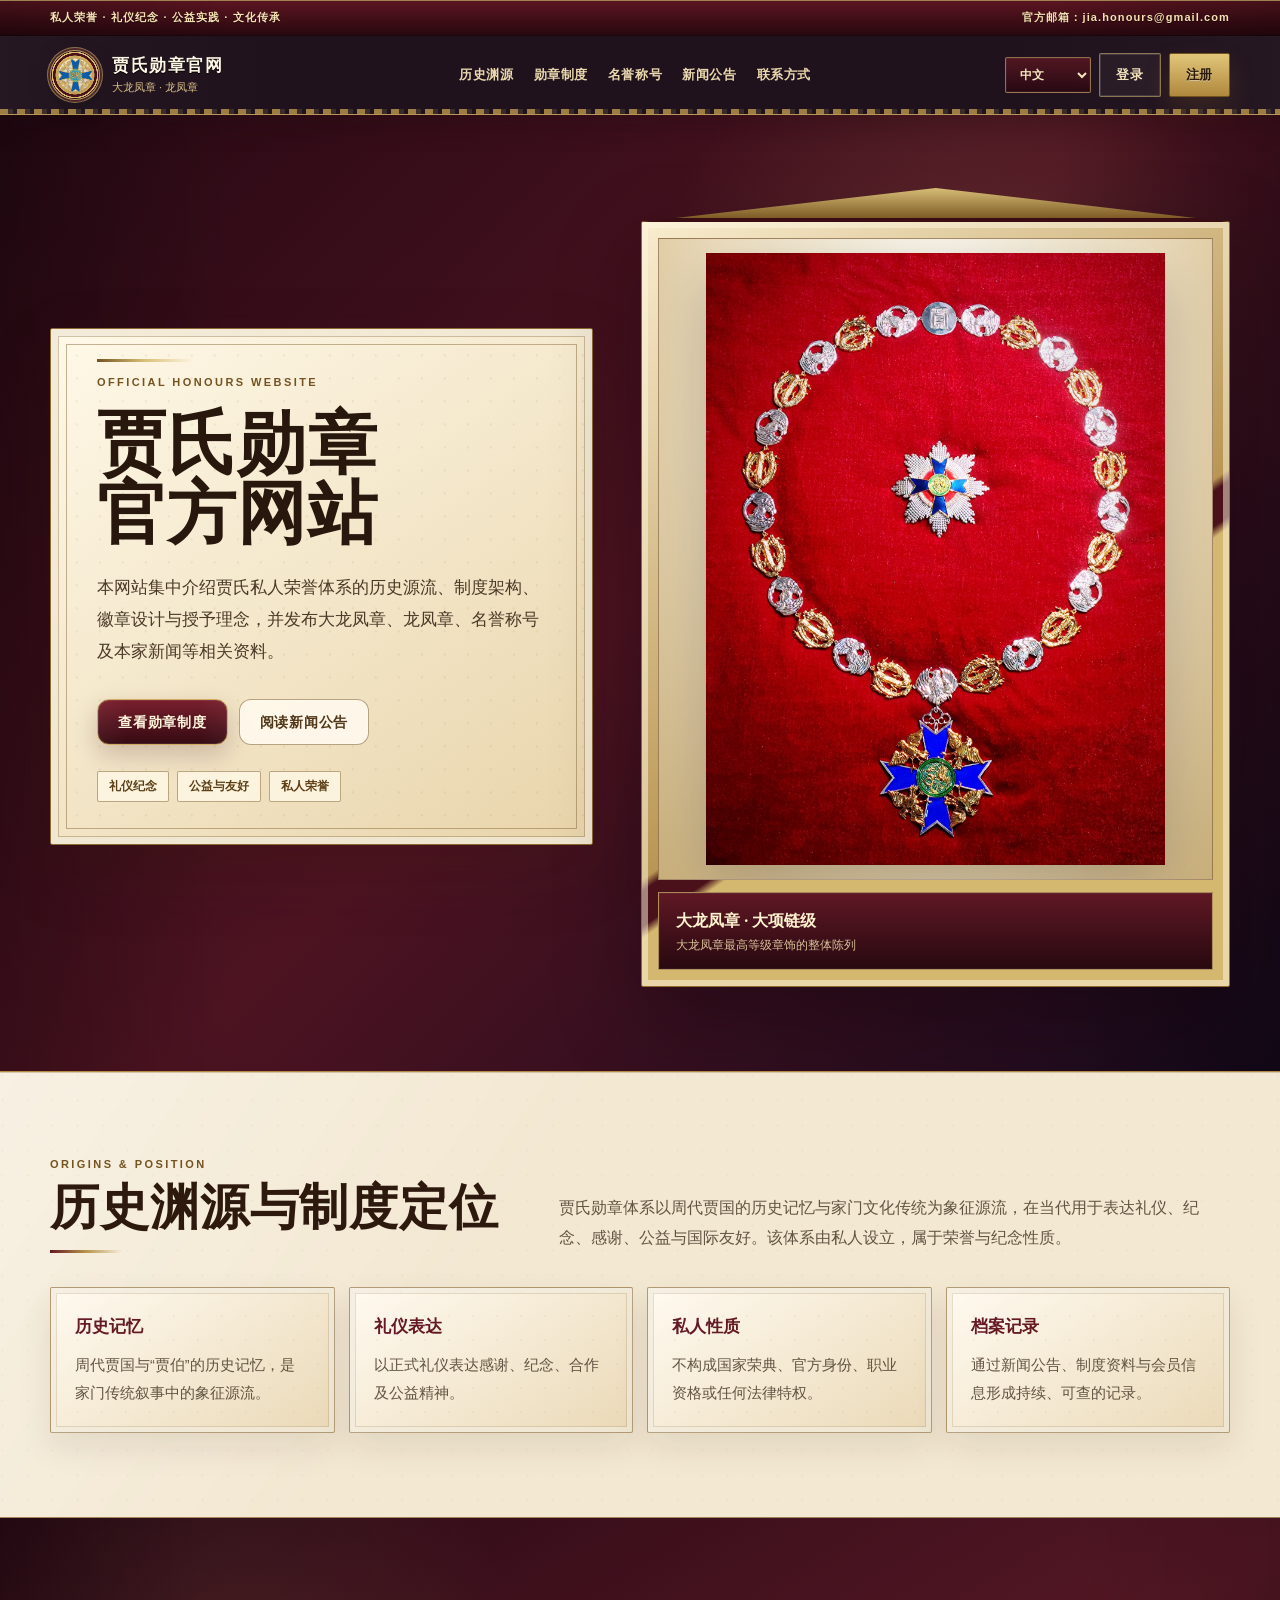
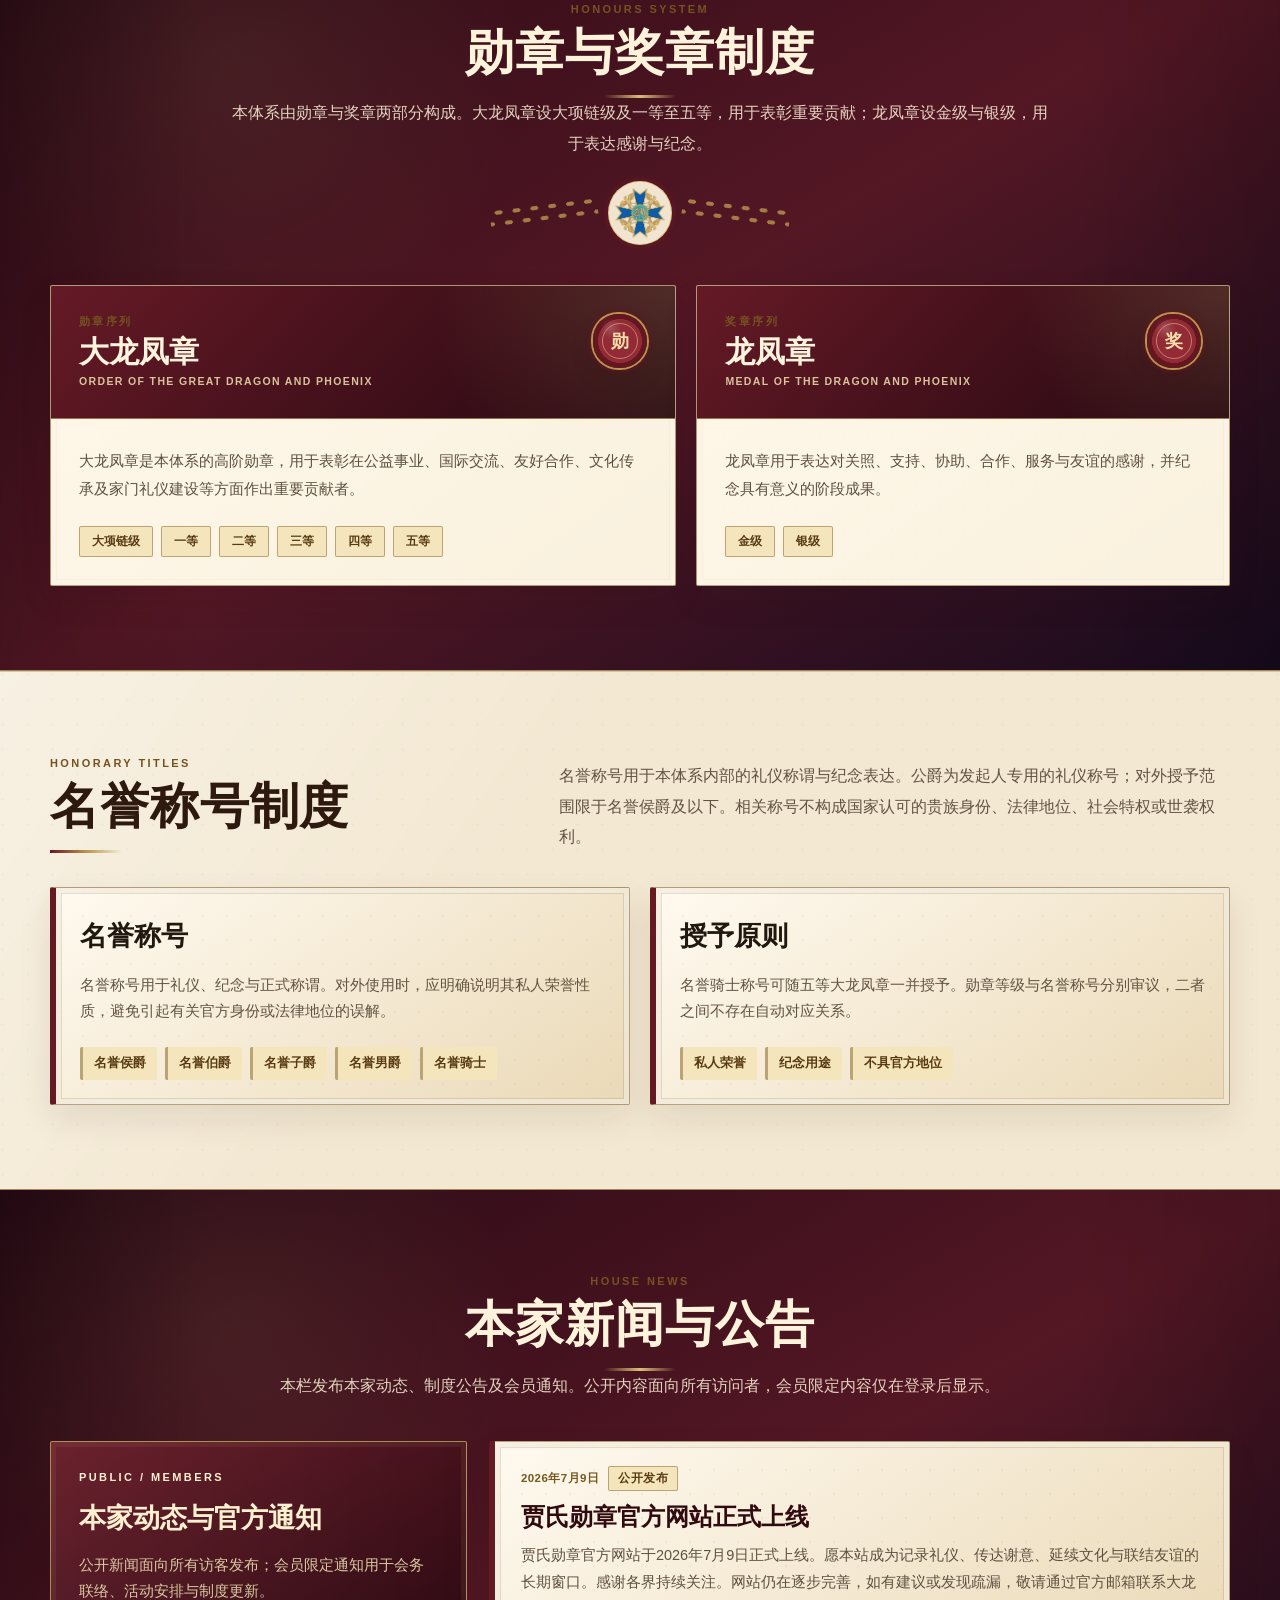
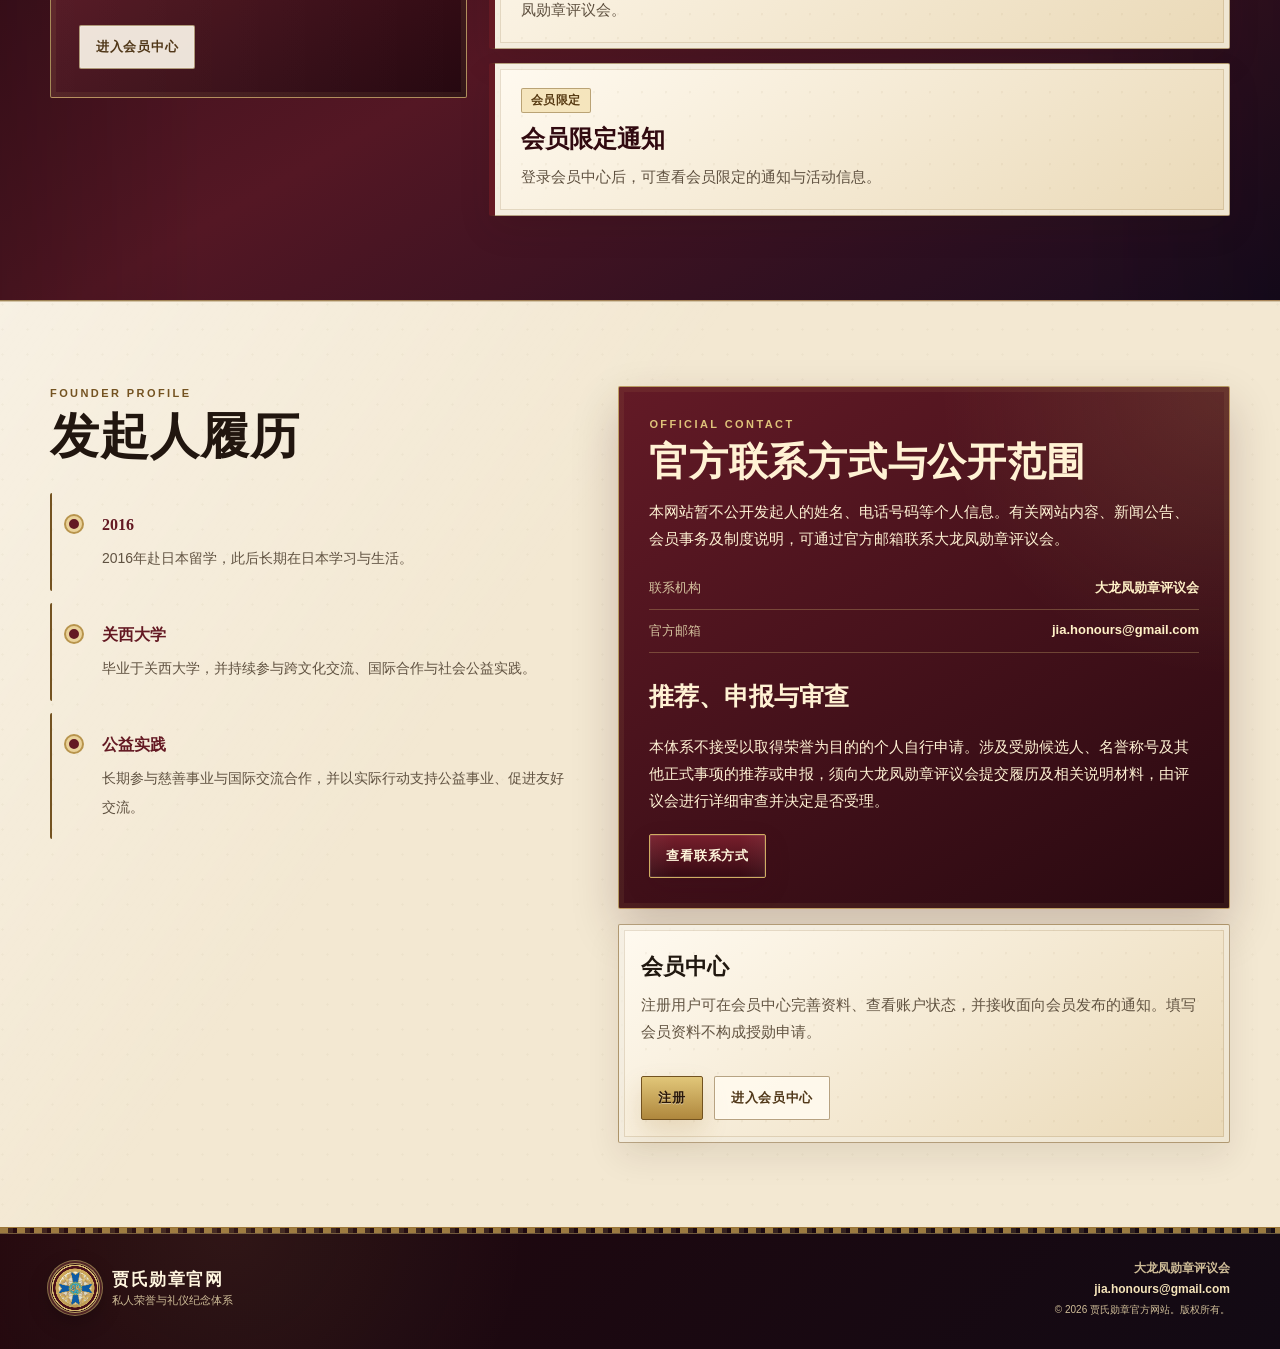
==== commit 75bda23c: "Add files via upload" ====
--- a/index.html
+++ b/index.html
@@ -4,7 +4,7 @@
   <meta charset="utf-8" />
   <meta name="viewport" content="width=device-width, initial-scale=1" />
   <meta name="description" content="贾氏勋章官方网站，介绍大龙凤章、龙凤章、名誉称号、本家新闻及相关礼仪制度。" />
-  <meta name="theme-color" content="#08233f" />
+  <meta name="theme-color" content="#2b0910" />
   <link rel="icon" href="assets/logo.png" type="image/png" />
   <title>贾氏勋章官方网站｜大龙凤章 · 龙凤章</title>
   <style>
@@ -78,7 +78,7 @@
     @media(max-width:1080px){.lang-select,.menu-toggle{min-height:44px}}
     @media(max-width:680px){.mobile-nav a,.mobile-account .btn{min-height:44px}}
     @media(prefers-reduced-motion:reduce){html{scroll-behavior:auto}*,*:before,*:after{transition:none!important;animation:none!important}}
-</style>
+</style><link rel="stylesheet" href="assets/roman-imperial.css?v=58">
 </head>
 <body>
   <div class="ceremonial-bar"><div class="wrap"><span data-i18n="ribbonLeft">私人荣誉 · 礼仪纪念 · 公益实践 · 文化传承</span><span data-i18n="ribbonRight">官方邮箱：jia.honours@gmail.com</span></div></div>
@@ -679,6 +679,7 @@
     let TURNSTILE_ENABLED = false;
     let TURNSTILE_SITE_KEY = '';
     let turnstileWidgetId = null;
+    let turnstileWidgetSize = '';
     let turnstileToken = '';
     let turnstileScriptPromise = null;
     let authRequestPending = false;
@@ -729,12 +730,16 @@
         if (placeholderPack[key]) el.setAttribute('placeholder', placeholderPack[key]);
       });
       document.querySelectorAll('.lang-select').forEach(select => { select.value = CURRENT_LANG; });
+      const mobileNav = document.getElementById('mobileNav');
+      const menuToggle = document.getElementById('menuToggle');
+      if (mobileNav?.classList.contains('open') && menuToggle) menuToggle.textContent = '×';
       localStorage.setItem('jia_site_lang', CURRENT_LANG);
       renderCountryCodes(CURRENT_LANG);
       setMode(mode, true);
       if (window.turnstile && turnstileWidgetId !== null) {
         try { window.turnstile.remove(turnstileWidgetId); } catch (e) {}
         turnstileWidgetId = null;
+        turnstileWidgetSize = '';
         turnstileToken = '';
         if (document.getElementById('authModal')?.classList.contains('active')) ensureTurnstileWidget().catch(() => {});
       }
@@ -824,15 +829,25 @@
       container.classList.remove('hidden');
       await loadTurnstileScript();
       if (!window.turnstile) throw new Error('安全验证未完成，请重试。');
+      const widgetSize = container.clientWidth >= 300 ? 'flexible' : 'compact';
+      if (turnstileWidgetId !== null && turnstileWidgetSize !== widgetSize) {
+        try { window.turnstile.remove(turnstileWidgetId); } catch (e) {}
+        turnstileWidgetId = null;
+        turnstileWidgetSize = '';
+        turnstileToken = '';
+      }
       if (turnstileWidgetId === null) {
         turnstileWidgetId = window.turnstile.render(container, {
           sitekey: TURNSTILE_SITE_KEY,
+          size: widgetSize,
+          action: 'auth',
           theme: 'light',
           language: CURRENT_LANG === 'zh' ? 'zh-cn' : CURRENT_LANG,
           callback: token => { turnstileToken = token || ''; },
           'expired-callback': () => { turnstileToken = ''; },
           'error-callback': () => { turnstileToken = ''; }
         });
+        turnstileWidgetSize = widgetSize;
       }
     }
 
@@ -1096,6 +1111,7 @@
       panel.classList.toggle('open', shouldOpen);
       button.setAttribute('aria-expanded', String(shouldOpen));
       button.setAttribute('aria-label', shouldOpen ? t('closeMenu') : t('mobileMenu'));
+      button.textContent = shouldOpen ? '×' : t('mobileMenu');
     }
     document.querySelectorAll('#mobileNav a, #mobileNav button').forEach(control => control.addEventListener('click', () => toggleMobileNav(false)));
     document.getElementById('authModal')?.addEventListener('click', event => {
@@ -1109,6 +1125,9 @@
     });
     window.addEventListener('resize', () => {
       if (window.innerWidth > 1080) toggleMobileNav(false);
+      if (document.getElementById('authModal')?.classList.contains('active') && window.turnstile && TURNSTILE_ENABLED) {
+        ensureTurnstileWidget().catch(() => {});
+      }
     });
     setLanguage(CURRENT_LANG);
     renderSession().then(loadNews);
--- a/assets/roman-imperial.css
+++ b/assets/roman-imperial.css
@@ -0,0 +1,1056 @@
+/*
+ * Jia Honours — Roman Imperial Neoclassical Theme, v58
+ * All ornament is drawn with CSS gradients and the site's own logo assets.
+ * No third-party artwork, webfont, tracking script, or externally hosted image.
+ */
+
+:root {
+  --roman-marble: #f2e7cf;
+  --roman-marble-hi: #fffaf0;
+  --roman-travertine: #d4bd91;
+  --roman-carbon: #211810;
+  --roman-porphyry: #641923;
+  --roman-porphyry-dark: #310a10;
+  --roman-purple-black: #160b20;
+  --roman-gold: #b8944c;
+  --roman-gold-light: #dbc177;
+  --roman-bronze: #745321;
+  --roman-verdigris: #476c62;
+  --roman-line: rgba(122, 90, 39, .46);
+  --roman-shadow: 0 26px 70px rgba(45, 24, 8, .16);
+  --roman-display: "Palatino Linotype", Palatino, "Book Antiqua", "Songti SC", STSong,
+    "Yu Mincho", "Hiragino Mincho ProN", Georgia, serif;
+
+  --ivory: var(--roman-marble);
+  --paper: var(--roman-marble-hi);
+  --paper-deep: var(--roman-travertine);
+  --ink: var(--roman-carbon);
+  --navy: var(--roman-porphyry);
+  --navy-deep: var(--roman-purple-black);
+  --wine: var(--roman-porphyry);
+  --wine-deep: var(--roman-porphyry-dark);
+  --gold: var(--roman-gold);
+  --gold-light: var(--roman-gold-light);
+  --line: var(--roman-line);
+  --shadow: var(--roman-shadow);
+}
+
+html {
+  color-scheme: light;
+}
+
+body {
+  color: var(--roman-carbon);
+  font-family: var(--roman-display);
+  background-color: var(--roman-marble);
+  background-image:
+    radial-gradient(circle at 12% 18%, rgba(88, 61, 29, .055) 0 1px, transparent 1.4px),
+    radial-gradient(circle at 76% 63%, rgba(88, 61, 29, .04) 0 .8px, transparent 1.2px),
+    linear-gradient(112deg, transparent 0 46%, rgba(116, 82, 40, .038) 46.2%, transparent 46.8%),
+    linear-gradient(180deg, #f8efdc 0%, #efe0c3 48%, #f8f0df 100%);
+  background-size: 22px 22px, 31px 31px, 240px 190px, auto;
+}
+
+body::before {
+  background-image:
+    linear-gradient(90deg, transparent 0 49.8%, rgba(100, 25, 35, .025) 50%, transparent 50.2%),
+    radial-gradient(ellipse at 50% 0, transparent 0 68%, rgba(122, 90, 39, .045) 68.3%, transparent 69%);
+  background-size: 100% 100%, 760px 420px;
+  opacity: 1;
+}
+
+h1,
+h2,
+h3,
+.brand-title {
+  font-family: var(--roman-display);
+  font-weight: 700;
+}
+
+h1,
+h2 {
+  letter-spacing: .018em;
+}
+
+html[lang="en"] h1,
+html[lang="en"] h2,
+html[lang="en"] h3 {
+  letter-spacing: .012em;
+}
+
+/* Imperial inscription band and entablature */
+.ceremonial-bar,
+.bar {
+  position: relative;
+  color: #f6e4b5;
+  background:
+    linear-gradient(90deg, rgba(0, 0, 0, .24), transparent 18% 82%, rgba(0, 0, 0, .24)),
+    linear-gradient(180deg, #5b1520, #2b0910);
+  border-top: 1px solid rgba(219, 193, 119, .66);
+  border-bottom: 1px solid rgba(15, 5, 8, .82);
+  text-shadow: 0 1px 0 rgba(0, 0, 0, .42);
+}
+
+.site-header,
+.header {
+  position: sticky;
+  color: #f8ecd1;
+  background:
+    linear-gradient(90deg, rgba(255, 255, 255, .025), transparent 22% 78%, rgba(255, 255, 255, .025)),
+    rgba(24, 10, 22, .965);
+  border-bottom: 1px solid #9c7738;
+  box-shadow: 0 9px 28px rgba(22, 8, 14, .24);
+  backdrop-filter: blur(16px);
+}
+
+.site-header::after,
+.header::after,
+.footer::before {
+  content: "";
+  position: absolute;
+  z-index: 2;
+  left: 0;
+  right: 0;
+  height: 5px;
+  pointer-events: none;
+  background:
+    repeating-linear-gradient(90deg,
+      var(--roman-gold) 0 8px,
+      rgba(219, 193, 119, .18) 8px 13px,
+      transparent 13px 17px);
+  box-shadow: 0 1px 0 rgba(219, 193, 119, .52);
+  opacity: .82;
+}
+
+.site-header::after,
+.header::after {
+  bottom: 0;
+}
+
+.site-header .brand-title,
+.header .brand-title {
+  color: #fff7e5;
+  text-shadow: 0 1px 0 #000;
+}
+
+.site-header .brand-sub,
+.header .brand-sub {
+  color: #d6bd86;
+}
+
+.brand-mark,
+.mark {
+  border: 1px solid rgba(219, 193, 119, .82);
+  background:
+    radial-gradient(circle, rgba(255, 250, 230, .98) 0 48%, #cfaa5c 49% 57%, #4a111b 58% 64%, #d7bb72 65% 68%, #2d0a12 69%);
+  box-shadow:
+    0 0 0 2px rgba(66, 19, 30, .82),
+    0 0 0 3px rgba(219, 193, 119, .56),
+    0 8px 22px rgba(0, 0, 0, .28);
+}
+
+.brand-mark img,
+.mark img {
+  content: url("logo-cutout.png");
+  filter: drop-shadow(0 2px 2px rgba(0, 0, 0, .15));
+}
+
+.site-header .navlinks,
+.header .navlinks {
+  color: #ead8ae;
+  letter-spacing: .045em;
+}
+
+.site-header .navlinks a::after,
+.header .navlinks a::after {
+  height: 2px;
+  bottom: 2px;
+  background: linear-gradient(90deg, transparent, var(--roman-gold-light), transparent);
+}
+
+.lang-select,
+.lang,
+.menu-toggle,
+.menu-btn {
+  width: auto;
+  color: #f5e6c2;
+  border-color: rgba(219, 193, 119, .56);
+  border-radius: 2px;
+  background: linear-gradient(180deg, rgba(100, 25, 35, .72), rgba(42, 8, 17, .84));
+  box-shadow: inset 0 0 0 1px rgba(255, 255, 255, .045);
+}
+
+.lang-select option,
+.lang option {
+  color: #24150f;
+  background: #fff8e8;
+}
+
+.btn {
+  min-height: 44px;
+  border-radius: 2px;
+  letter-spacing: .055em;
+  box-shadow: inset 0 0 0 1px rgba(255, 255, 255, .12);
+}
+
+.btn.primary,
+.btn:not(.ghost):not(.light):not(.gold) {
+  color: #fff6dc;
+  border-color: #d0ad62;
+  background:
+    linear-gradient(90deg, rgba(255, 255, 255, .045), transparent 22% 78%, rgba(255, 255, 255, .045)),
+    linear-gradient(180deg, #781f2c, #350a12);
+  box-shadow:
+    inset 0 0 0 1px rgba(255, 255, 255, .09),
+    0 10px 24px rgba(60, 12, 23, .2);
+}
+
+.btn.gold {
+  color: #2a180a;
+  border-color: #72521f;
+  background: linear-gradient(180deg, #e1c679, #af873d);
+  text-shadow: 0 1px 0 rgba(255, 255, 255, .42);
+}
+
+.btn.ghost,
+.btn.light {
+  color: #513819;
+  border-color: rgba(122, 90, 39, .54);
+  background: rgba(255, 250, 238, .9);
+}
+
+.site-header .btn.ghost,
+.header .btn.ghost {
+  color: #f3e3bd;
+  border-color: rgba(219, 193, 119, .55);
+  background: rgba(255, 255, 255, .035);
+}
+
+.btn:hover {
+  transform: translateY(-1px);
+  filter: brightness(1.04);
+}
+
+.btn:focus-visible,
+.lang-select:focus-visible,
+.lang:focus-visible,
+.menu-toggle:focus-visible,
+.menu-btn:focus-visible,
+a:focus-visible,
+input:focus-visible,
+select:focus-visible,
+textarea:focus-visible {
+  outline: 3px solid rgba(219, 193, 119, .9);
+  outline-offset: 3px;
+}
+
+.mobile-nav,
+.mobile-nav-panel {
+  color: #f6e8c8;
+  background:
+    linear-gradient(90deg, rgba(255, 255, 255, .025), transparent),
+    #21101e;
+  border-top-color: rgba(219, 193, 119, .4);
+}
+
+.mobile-nav a,
+.mobile-nav-panel a,
+.mobile-nav-panel button {
+  color: #f1dfb8;
+  border-color: rgba(219, 193, 119, .45);
+  border-radius: 2px;
+  background: linear-gradient(180deg, rgba(100, 25, 35, .48), rgba(35, 10, 25, .82));
+}
+
+/* Monumental hero: porphyry walls, a recessed arch, and the house seal */
+.hero,
+.member-hero {
+  position: relative;
+  isolation: isolate;
+  color: #fff6df;
+  overflow: clip;
+  border-bottom: 1px solid #b28a43;
+  background:
+    linear-gradient(90deg, rgba(0, 0, 0, .24), transparent 18% 82%, rgba(0, 0, 0, .24)),
+    radial-gradient(circle at 75% 22%, rgba(219, 193, 119, .14), transparent 26%),
+    linear-gradient(135deg, #270914 0%, #4d1321 50%, #170a1d 100%);
+}
+
+.hero::before,
+.member-hero::before {
+  content: "";
+  position: absolute;
+  z-index: 0;
+  right: 4%;
+  top: 50%;
+  width: min(44vw, 540px);
+  aspect-ratio: 1;
+  transform: translateY(-50%);
+  pointer-events: none;
+  background: url("logo-cutout.png") center / contain no-repeat;
+  opacity: .055;
+  filter: sepia(1) saturate(.55) brightness(1.35);
+}
+
+.hero::after,
+.member-hero::after {
+  content: "";
+  position: absolute;
+  z-index: 0;
+  right: 8%;
+  top: 13%;
+  width: min(38vw, 480px);
+  height: 74%;
+  pointer-events: none;
+  border: 1px solid rgba(219, 193, 119, .22);
+  border-bottom: 0;
+  border-radius: 50% 50% 0 0 / 34% 34% 0 0;
+  background: transparent;
+  box-shadow:
+    inset 0 0 0 10px rgba(219, 193, 119, .025),
+    0 0 0 10px rgba(219, 193, 119, .018);
+}
+
+.hero > .wrap,
+.member-hero > .wrap,
+.hero-grid {
+  position: relative;
+  z-index: 1;
+}
+
+.hero > .wrap > h1,
+.member-hero h1 {
+  color: #fff7e6;
+  text-shadow: 0 2px 0 rgba(0, 0, 0, .28);
+}
+
+.hero > .wrap > p,
+.member-hero p {
+  color: #e3d4b5;
+}
+
+.hero .kicker,
+.member-hero .kicker {
+  color: #ddc174;
+}
+
+.proclamation {
+  color: var(--roman-carbon);
+  border: 1px solid #8b6930;
+  border-radius: 2px;
+  background:
+    radial-gradient(circle at 12% 15%, rgba(122, 90, 39, .08) 0 1px, transparent 1.4px) 0 0 / 23px 23px,
+    linear-gradient(145deg, #fff9e9, #e8d4aa);
+  box-shadow:
+    inset 0 0 0 7px rgba(255, 250, 235, .74),
+    inset 0 0 0 8px rgba(122, 90, 39, .34),
+    var(--roman-shadow);
+}
+
+.proclamation::before {
+  inset: 15px;
+  border: 1px solid rgba(122, 90, 39, .44);
+  border-radius: 0;
+}
+
+.proclamation::after {
+  width: 96px;
+  height: 3px;
+  background: linear-gradient(90deg, var(--roman-bronze), var(--roman-gold-light), transparent);
+}
+
+.proclamation h1 {
+  color: #28170d;
+  text-shadow: none;
+}
+
+.proclamation .lead {
+  color: #4b3927;
+}
+
+.proclamation .kicker {
+  color: var(--roman-bronze);
+}
+
+.seal-note,
+.tag,
+.mini-tag,
+.badge,
+.updated {
+  border-radius: 2px;
+}
+
+.seal-note {
+  color: #5c3d14;
+  border-color: rgba(122, 90, 39, .5);
+  background: rgba(255, 249, 231, .78);
+}
+
+.image-frame {
+  position: relative;
+  margin-top: 34px;
+  overflow: visible;
+  border: 1px solid #8f6b31;
+  border-radius: 2px;
+  background: linear-gradient(145deg, #f9edcf, #b99653 56%, #4a111b 57% 60%, #d5b870 61%);
+  box-shadow:
+    inset 0 0 0 6px rgba(255, 248, 225, .5),
+    0 30px 82px rgba(13, 3, 8, .36);
+}
+
+.image-frame::before {
+  content: "";
+  position: absolute;
+  left: -1px;
+  right: -1px;
+  top: -34px;
+  height: 34px;
+  pointer-events: none;
+  clip-path: polygon(50% 0, 100% 100%, 0 100%);
+  background:
+    linear-gradient(180deg, #d7bd77, #7e5b25 88%, #3a0d15 89%);
+  filter: drop-shadow(0 -1px 0 rgba(255, 239, 190, .5));
+}
+
+.image-stage {
+  border: 1px solid rgba(79, 42, 17, .42);
+  border-radius: 0;
+  background:
+    radial-gradient(ellipse at 50% 18%, #fffef8 0%, #efe0c2 56%, #cbb17c 100%);
+}
+
+.image-stage img {
+  object-fit: contain;
+  filter: drop-shadow(0 23px 33px rgba(28, 17, 8, .26));
+}
+
+.caption {
+  border-radius: 0;
+  color: #fff2cf;
+  border-color: rgba(219, 193, 119, .7);
+  background: linear-gradient(180deg, #5f1824, #280910);
+  box-shadow: inset 0 0 0 1px rgba(255, 255, 255, .045);
+}
+
+.caption span {
+  color: #d7c29a;
+}
+
+/* Marble chapters and archive panels */
+.section,
+.member-section,
+.content {
+  position: relative;
+  background:
+    radial-gradient(circle at 10% 10%, rgba(122, 90, 39, .04) 0 1px, transparent 1.3px) 0 0 / 25px 25px,
+    linear-gradient(125deg, rgba(255, 255, 255, .38), transparent 38%),
+    #f3e8d2;
+}
+
+.section {
+  border-top: 1px solid rgba(122, 90, 39, .25);
+}
+
+.section.alt {
+  color: #fff5de;
+  border-top-color: rgba(219, 193, 119, .66);
+  border-bottom-color: rgba(219, 193, 119, .66);
+  background:
+    linear-gradient(90deg, rgba(0, 0, 0, .16), transparent 16% 84%, rgba(0, 0, 0, .16)),
+    radial-gradient(circle at 18% 20%, rgba(219, 193, 119, .09), transparent 24%),
+    linear-gradient(150deg, #270914, #541724 52%, #170b1e);
+}
+
+.section.alt .section-head h2,
+.section.alt .section-head p {
+  color: #fff4db;
+}
+
+.section.alt .section-head p {
+  opacity: .85;
+}
+
+.section-head h2,
+.contact-card h2,
+.card h2,
+.panel h2,
+.profile-head h2 {
+  color: #2e190e;
+}
+
+.section-head h2::after,
+.card h2::after,
+.panel h2::after,
+.profile-head h2::after {
+  content: "";
+  display: block;
+  width: 72px;
+  height: 3px;
+  margin-top: 15px;
+  background: linear-gradient(90deg, var(--roman-porphyry), var(--roman-gold), transparent);
+}
+
+.section.alt .section-head h2::after {
+  margin-inline: auto;
+  background: linear-gradient(90deg, transparent, var(--roman-gold-light), transparent);
+}
+
+.kicker {
+  color: var(--roman-bronze);
+  letter-spacing: .22em;
+}
+
+.ornament::before,
+.ornament::after {
+  width: 108px;
+  height: 24px;
+  background:
+    radial-gradient(ellipse 9px 4px at center, var(--roman-gold) 47%, transparent 51%) 0 1px / 18px 10px repeat-x,
+    radial-gradient(ellipse 9px 4px at center, var(--roman-gold) 47%, transparent 51%) 9px 12px / 18px 10px repeat-x;
+  opacity: .82;
+  transform: rotate(-7deg);
+}
+
+.ornament::after {
+  transform: scaleX(-1) rotate(-7deg);
+}
+
+.ornament img {
+  border: 1px solid rgba(219, 193, 119, .72);
+  border-radius: 50%;
+  padding: 5px;
+  background: rgba(255, 248, 225, .92);
+  box-shadow: 0 0 0 4px rgba(100, 25, 35, .42);
+}
+
+.evidence,
+.charter,
+.order-card,
+.news-card,
+.contact-card,
+.member-cta,
+.time,
+.panel,
+.account-card,
+.profile-card,
+.access-note,
+.card {
+  border: 1px solid rgba(122, 90, 39, .54);
+  border-radius: 2px;
+  background:
+    radial-gradient(circle at 12% 18%, rgba(122, 90, 39, .055) 0 1px, transparent 1.4px) 0 0 / 24px 24px,
+    linear-gradient(145deg, #fffaf0, #ead9b7);
+  box-shadow:
+    inset 0 0 0 5px rgba(255, 252, 242, .62),
+    inset 0 0 0 6px rgba(122, 90, 39, .18),
+    0 14px 34px rgba(45, 24, 8, .09);
+}
+
+.evidence:hover,
+.charter:hover,
+.order-card:hover,
+.news-card:hover,
+.contact-card:hover,
+.member-cta:hover,
+.card:hover {
+  transform: none;
+  border-color: var(--roman-gold);
+  box-shadow:
+    inset 0 0 0 5px rgba(255, 252, 242, .62),
+    inset 0 0 0 6px rgba(122, 90, 39, .2),
+    0 18px 42px rgba(45, 24, 8, .13);
+}
+
+.evidence b,
+.time b {
+  color: var(--roman-porphyry);
+}
+
+.charter {
+  border-left: 6px solid var(--roman-porphyry);
+}
+
+.tag,
+.mini-tag,
+.badge,
+.updated {
+  color: #573a12;
+  border-color: rgba(122, 90, 39, .48);
+  background: #f5e5bd;
+}
+
+.order-card {
+  overflow: hidden;
+}
+
+.order-top {
+  color: #fff3d4;
+  border-bottom-color: rgba(219, 193, 119, .52);
+  background:
+    radial-gradient(circle at top right, rgba(219, 193, 119, .18), transparent 38%),
+    linear-gradient(135deg, #651a26, #260811);
+}
+
+.order-top h3 {
+  color: #fff5df;
+}
+
+.order-top .en {
+  color: #d8c39b;
+}
+
+.order-body {
+  background: rgba(255, 249, 234, .76);
+}
+
+.icon-seal,
+.account-emblem {
+  position: relative;
+  border: 0;
+  border-radius: 48% 52% 51% 49%;
+  color: #f6dfaa;
+  background:
+    radial-gradient(circle at 34% 27%, rgba(255, 255, 255, .17), transparent 20%),
+    radial-gradient(circle, #922b35 0 57%, #631721 58% 74%, #35080e 75%);
+  box-shadow:
+    0 0 0 2px var(--roman-gold),
+    0 0 0 5px rgba(99, 23, 33, .42),
+    0 10px 22px rgba(54, 12, 17, .23);
+}
+
+.icon-seal::after,
+.account-emblem::after {
+  content: "";
+  position: absolute;
+  inset: 9px;
+  pointer-events: none;
+  border: 1px solid rgba(246, 223, 170, .48);
+  border-radius: 50%;
+}
+
+.news-intro {
+  color: #fff0ce;
+  border-color: rgba(219, 193, 119, .7);
+  border-radius: 2px;
+  background:
+    linear-gradient(90deg, rgba(255, 255, 255, .035), transparent),
+    linear-gradient(150deg, #651a26, #250810);
+  box-shadow: inset 0 0 0 5px rgba(219, 193, 119, .08);
+}
+
+.news-intro h3,
+.news-intro .kicker {
+  color: #fff1d0;
+}
+
+.news-intro p {
+  color: #dbc8a1;
+}
+
+.news-card {
+  border-left: 6px solid var(--roman-porphyry);
+}
+
+.section.alt .news-card h3 {
+  color: var(--roman-porphyry-dark);
+}
+
+.time {
+  border: 0;
+  border-left: 2px solid var(--roman-bronze);
+  background: transparent;
+  box-shadow: none;
+}
+
+.time::before {
+  left: 14px;
+  border-color: #ead29a;
+  background: var(--roman-porphyry);
+  box-shadow: 0 0 0 2px var(--roman-gold);
+}
+
+.contact-card,
+.card.accent {
+  color: #fff3d7;
+  border-color: rgba(219, 193, 119, .78);
+  background:
+    radial-gradient(circle at top right, rgba(219, 193, 119, .14), transparent 36%),
+    linear-gradient(150deg, #631a26, #280910);
+  box-shadow:
+    inset 0 0 0 5px rgba(219, 193, 119, .07),
+    0 20px 48px rgba(48, 10, 18, .2);
+}
+
+.contact-card h2,
+.contact-card h3,
+.contact-card p,
+.contact-card .contact-row,
+.card.accent h2,
+.card.accent h3,
+.card.accent p,
+.card.accent li {
+  color: #fff2d4;
+}
+
+.contact-card .kicker,
+.card.accent .kicker {
+  color: #dec27a;
+}
+
+.contact-row,
+.card.accent .detail-row {
+  border-bottom-color: rgba(219, 193, 119, .3);
+}
+
+.contact-row span,
+.card.accent .detail-row span {
+  color: #d5c39f;
+}
+
+.contact-row b,
+.card.accent .detail-row b,
+.card.accent .email {
+  color: #fff1c7;
+}
+
+/* Member archive and registration document */
+.member-section {
+  border-top: 1px solid rgba(122, 90, 39, .32);
+}
+
+.account-card {
+  color: #f7e8c7;
+  border-color: rgba(219, 193, 119, .72);
+  background:
+    radial-gradient(circle at 80% 12%, rgba(219, 193, 119, .13), transparent 26%),
+    linear-gradient(155deg, #651a26, #260911);
+  box-shadow:
+    inset 0 0 0 5px rgba(219, 193, 119, .07),
+    0 20px 52px rgba(48, 10, 18, .22);
+}
+
+.account-card h2,
+.account-card b,
+.account-card .kicker {
+  color: #fff1cf;
+}
+
+.account-card p,
+.account-card span,
+.account-email {
+  color: #d6c29a;
+}
+
+.account-row {
+  border-bottom-color: rgba(219, 193, 119, .28);
+}
+
+.profile-card,
+.panel {
+  background:
+    radial-gradient(circle at 8% 12%, rgba(122, 90, 39, .055) 0 1px, transparent 1.4px) 0 0 / 23px 23px,
+    linear-gradient(145deg, #fffaf0, #ebdab9);
+}
+
+.profile-notice,
+.access-note {
+  border-radius: 2px;
+}
+
+.profile-notice {
+  color: #5a3c17;
+  border-color: rgba(122, 90, 39, .4);
+  background: rgba(245, 229, 189, .7);
+}
+
+.profile-grid input,
+.profile-grid select,
+.profile-grid textarea,
+.form input,
+.form select,
+.form textarea,
+input,
+.field-select,
+textarea {
+  border-radius: 2px;
+  border-color: rgba(122, 90, 39, .48);
+  background: rgba(255, 252, 242, .96);
+  box-shadow: inset 0 1px 3px rgba(62, 36, 12, .06);
+}
+
+.profile-grid input:focus,
+.profile-grid select:focus,
+.profile-grid textarea:focus,
+.form input:focus,
+.form select:focus,
+.form textarea:focus,
+input:focus,
+.field-select:focus,
+textarea:focus {
+  border-color: var(--roman-porphyry);
+  box-shadow: 0 0 0 4px rgba(100, 25, 35, .11);
+}
+
+/* Authentication modal as a ceremonial register */
+.modal {
+  background: rgba(18, 5, 13, .82);
+  backdrop-filter: blur(9px);
+}
+
+.modal-card {
+  overflow: auto;
+  border: 1px solid #b58b43;
+  border-radius: 2px;
+  background: #fbf1dc;
+  box-shadow:
+    inset 0 0 0 6px rgba(255, 250, 234, .68),
+    inset 0 0 0 7px rgba(122, 90, 39, .2),
+    0 34px 110px rgba(0, 0, 0, .48);
+}
+
+.modal-head {
+  color: #fff0ca;
+  border-bottom: 1px solid rgba(219, 193, 119, .62);
+  background:
+    radial-gradient(circle at top right, rgba(219, 193, 119, .16), transparent 38%),
+    linear-gradient(145deg, #651a26, #260811);
+}
+
+.modal-head h3,
+.modal-head .kicker {
+  color: #fff0ca;
+}
+
+.close {
+  color: #f7e6bd;
+  border-color: rgba(219, 193, 119, .6);
+  border-radius: 2px;
+  background: rgba(255, 255, 255, .045);
+}
+
+.tabs {
+  border: 1px solid rgba(122, 90, 39, .36);
+  border-radius: 2px;
+  background: #dfc99d;
+}
+
+.tab {
+  border-radius: 1px;
+  color: #60471f;
+}
+
+.tab.active {
+  color: #fff1d2;
+  background: linear-gradient(180deg, #6c1d29, #370a13);
+  box-shadow: inset 0 0 0 1px rgba(219, 193, 119, .4);
+}
+
+.text-action,
+.policy-links a {
+  color: var(--roman-porphyry);
+}
+
+.msg.error {
+  color: #7c1821;
+  border-left: 4px solid #8e1d27;
+  border-radius: 1px;
+  background: #f8dfd7;
+}
+
+.msg.ok {
+  color: #285a48;
+  border-left: 4px solid var(--roman-verdigris);
+  border-radius: 1px;
+  background: #e2eee5;
+}
+
+.turnstile-wrap {
+  max-width: 100%;
+}
+
+/* Information pages */
+.content .grid {
+  align-items: stretch;
+}
+
+.content .card {
+  position: relative;
+}
+
+.content .card:not(.accent) {
+  border-left: 6px solid var(--roman-porphyry);
+}
+
+.content .card h3 {
+  color: #3b2111;
+}
+
+.content .email {
+  color: #ffe2a3;
+  text-decoration: underline;
+  text-decoration-color: rgba(219, 193, 119, .65);
+  text-underline-offset: 5px;
+}
+
+/* Basalt footer */
+.footer {
+  position: relative;
+  color: #f4e2ba;
+  border-top: 1px solid #9d7738;
+  background:
+    radial-gradient(circle at 18% 0, rgba(219, 193, 119, .08), transparent 28%),
+    linear-gradient(135deg, #24070d, #120a14);
+}
+
+.footer::before {
+  top: 0;
+}
+
+.footer .brand-title {
+  color: #fff6df;
+}
+
+.footer .brand-sub,
+.footer-meta,
+.footer-meta small {
+  color: #cfbd98;
+}
+
+.footer-meta a {
+  color: #f5e4ba;
+}
+
+@media (max-width: 1080px) {
+  .hero::after,
+  .member-hero::after {
+    right: -8%;
+    width: 58vw;
+    opacity: .62;
+  }
+
+  .news-intro {
+    position: static;
+  }
+
+  .mobile-nav,
+  .mobile-nav-panel {
+    box-shadow: inset 0 -1px 0 rgba(219, 193, 119, .25);
+  }
+}
+
+@media (max-width: 680px) {
+  body::before {
+    position: absolute;
+    background-size: 100% 100%, 420px 270px;
+  }
+
+  .site-header::after,
+  .header::after,
+  .footer::before {
+    height: 4px;
+  }
+
+  .brand {
+    min-width: 0;
+  }
+
+  .brand > span:last-child,
+  .brand-title {
+    min-width: 0;
+    max-width: 100%;
+    overflow: hidden;
+    text-overflow: ellipsis;
+  }
+
+  .hero::before,
+  .member-hero::before {
+    right: -24%;
+    width: 100vw;
+    opacity: .045;
+  }
+
+  .hero::after,
+  .member-hero::after {
+    display: none;
+  }
+
+  .image-frame {
+    margin-top: 0;
+    border-radius: 1px;
+  }
+
+  .image-frame::before {
+    display: none;
+  }
+
+  .proclamation,
+  .evidence,
+  .charter,
+  .order-card,
+  .news-card,
+  .contact-card,
+  .member-cta,
+  .panel,
+  .account-card,
+  .profile-card,
+  .access-note,
+  .card,
+  .modal-card {
+    border-radius: 1px;
+    box-shadow: 0 12px 28px rgba(45, 24, 8, .11);
+  }
+
+  .proclamation::before {
+    inset: 10px;
+  }
+
+  .ornament::before,
+  .ornament::after {
+    width: 74px;
+    background-size: 16px 9px, 16px 9px;
+  }
+
+  .section.alt .section-head {
+    text-align: left;
+  }
+
+  .section.alt .section-head h2::after {
+    margin-inline: 0;
+  }
+
+  .btn {
+    white-space: normal;
+    line-height: 1.35;
+  }
+
+  .modal-card {
+    max-height: calc(100vh - 24px);
+    overflow: auto;
+  }
+}
+
+@media (max-width: 360px) {
+  .modal {
+    padding: 8px;
+  }
+
+  .modal-head,
+  .form {
+    padding-left: 17px;
+    padding-right: 17px;
+  }
+
+  .turnstile-wrap {
+    width: 100%;
+  }
+}
+
+@media (prefers-reduced-motion: reduce) {
+  *,
+  *::before,
+  *::after {
+    scroll-behavior: auto !important;
+    transition: none !important;
+    animation: none !important;
+  }
+}
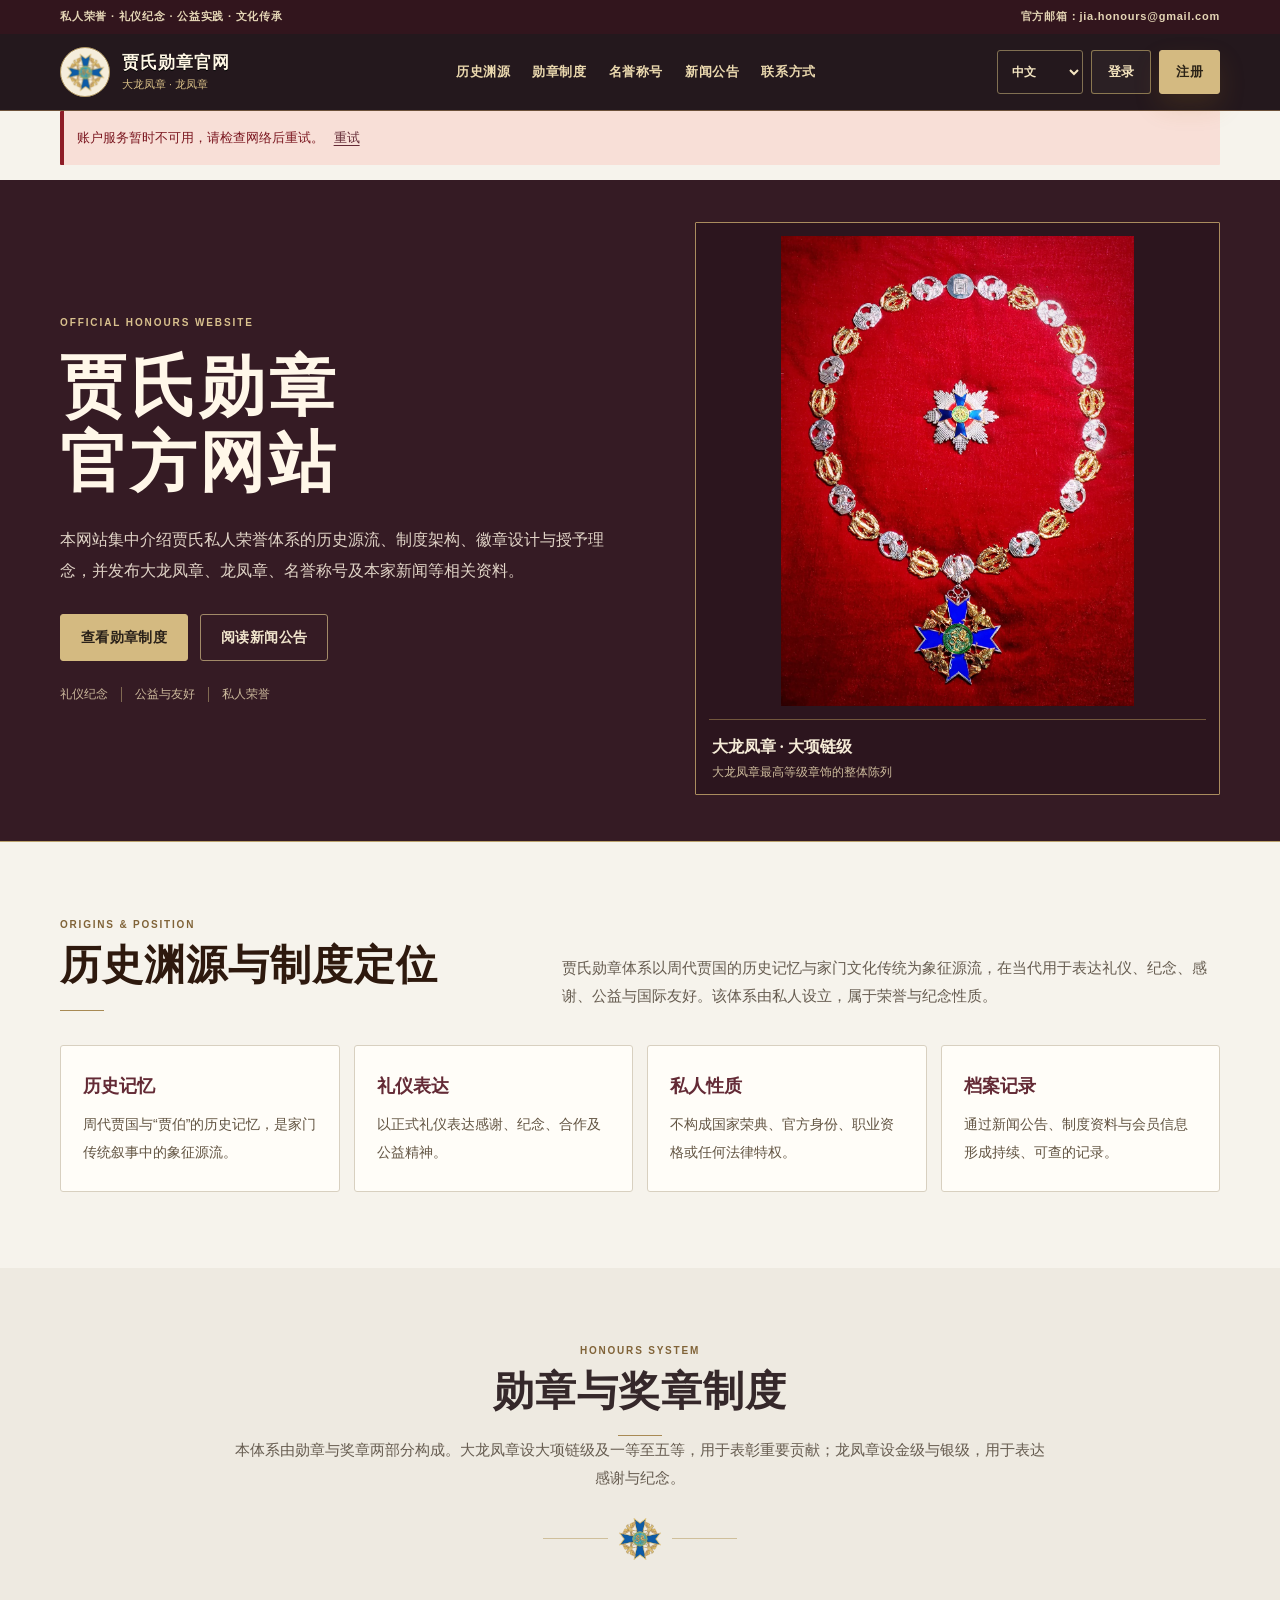
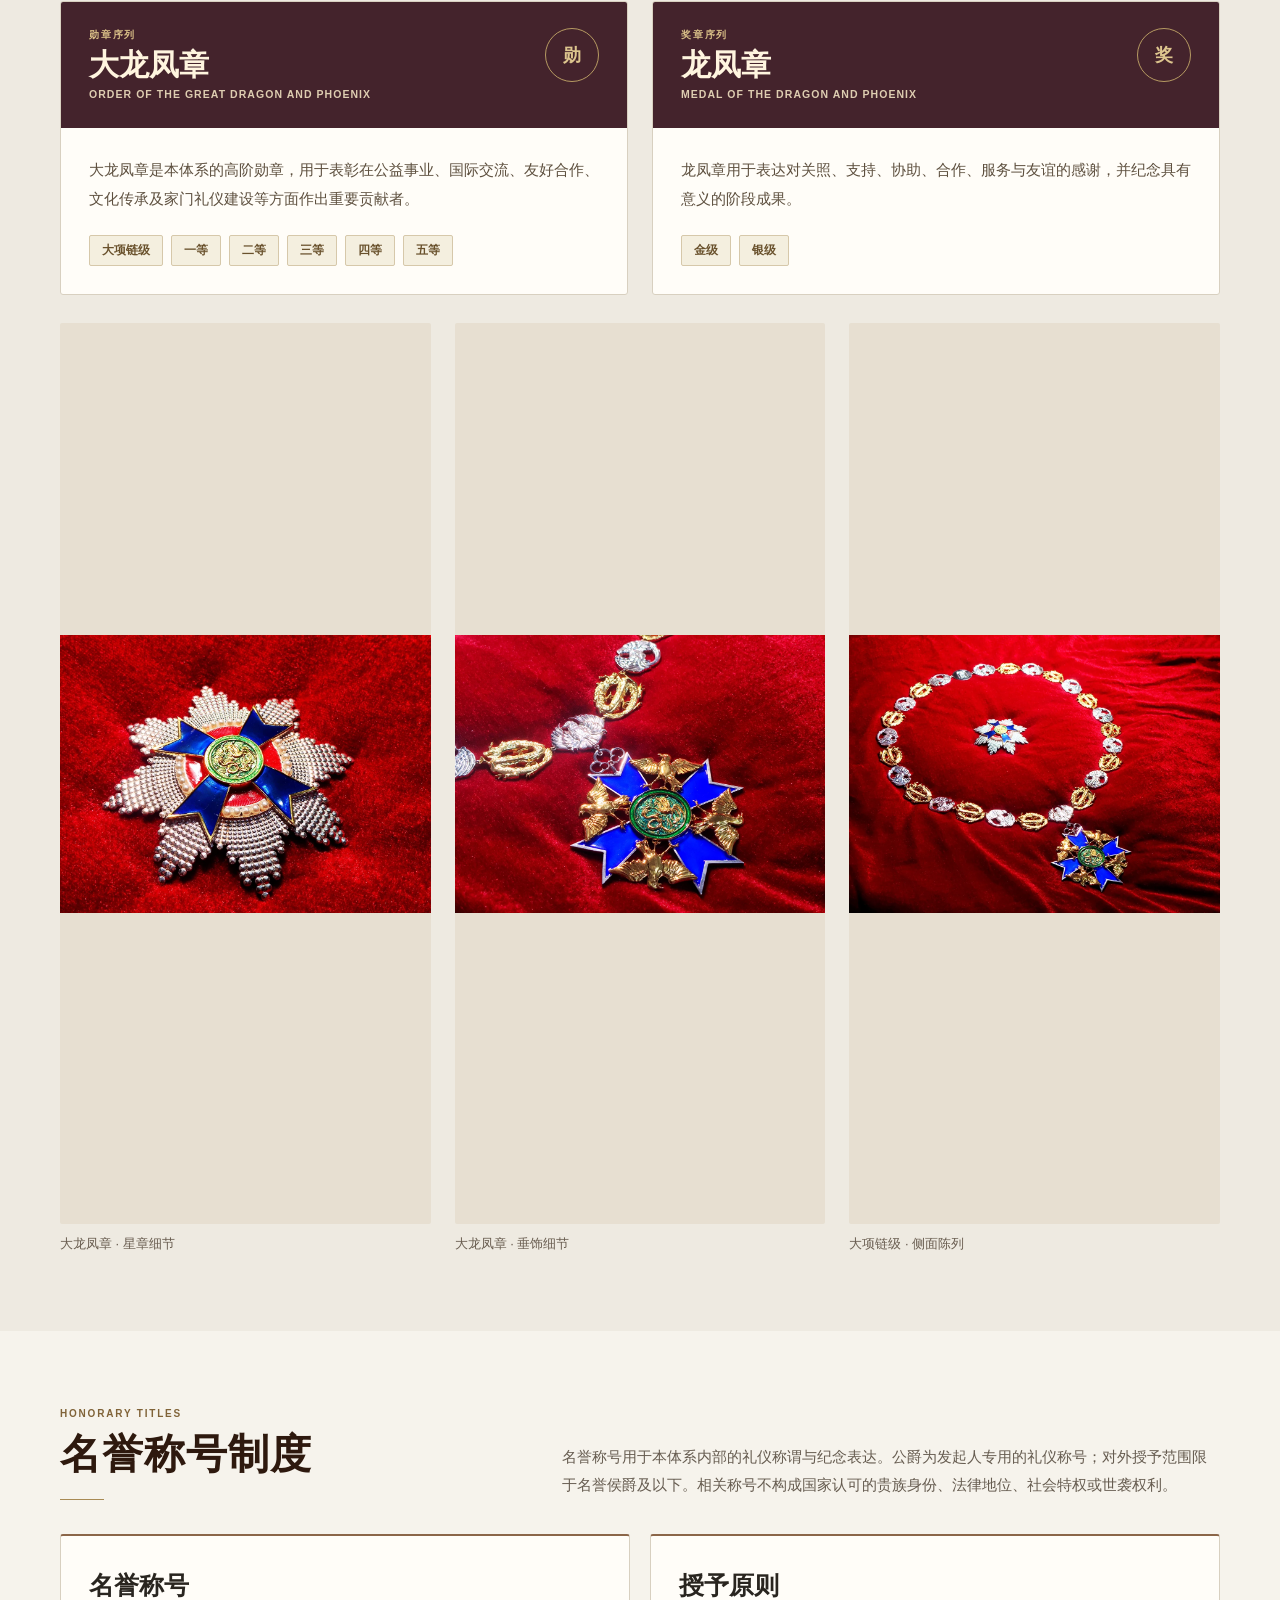
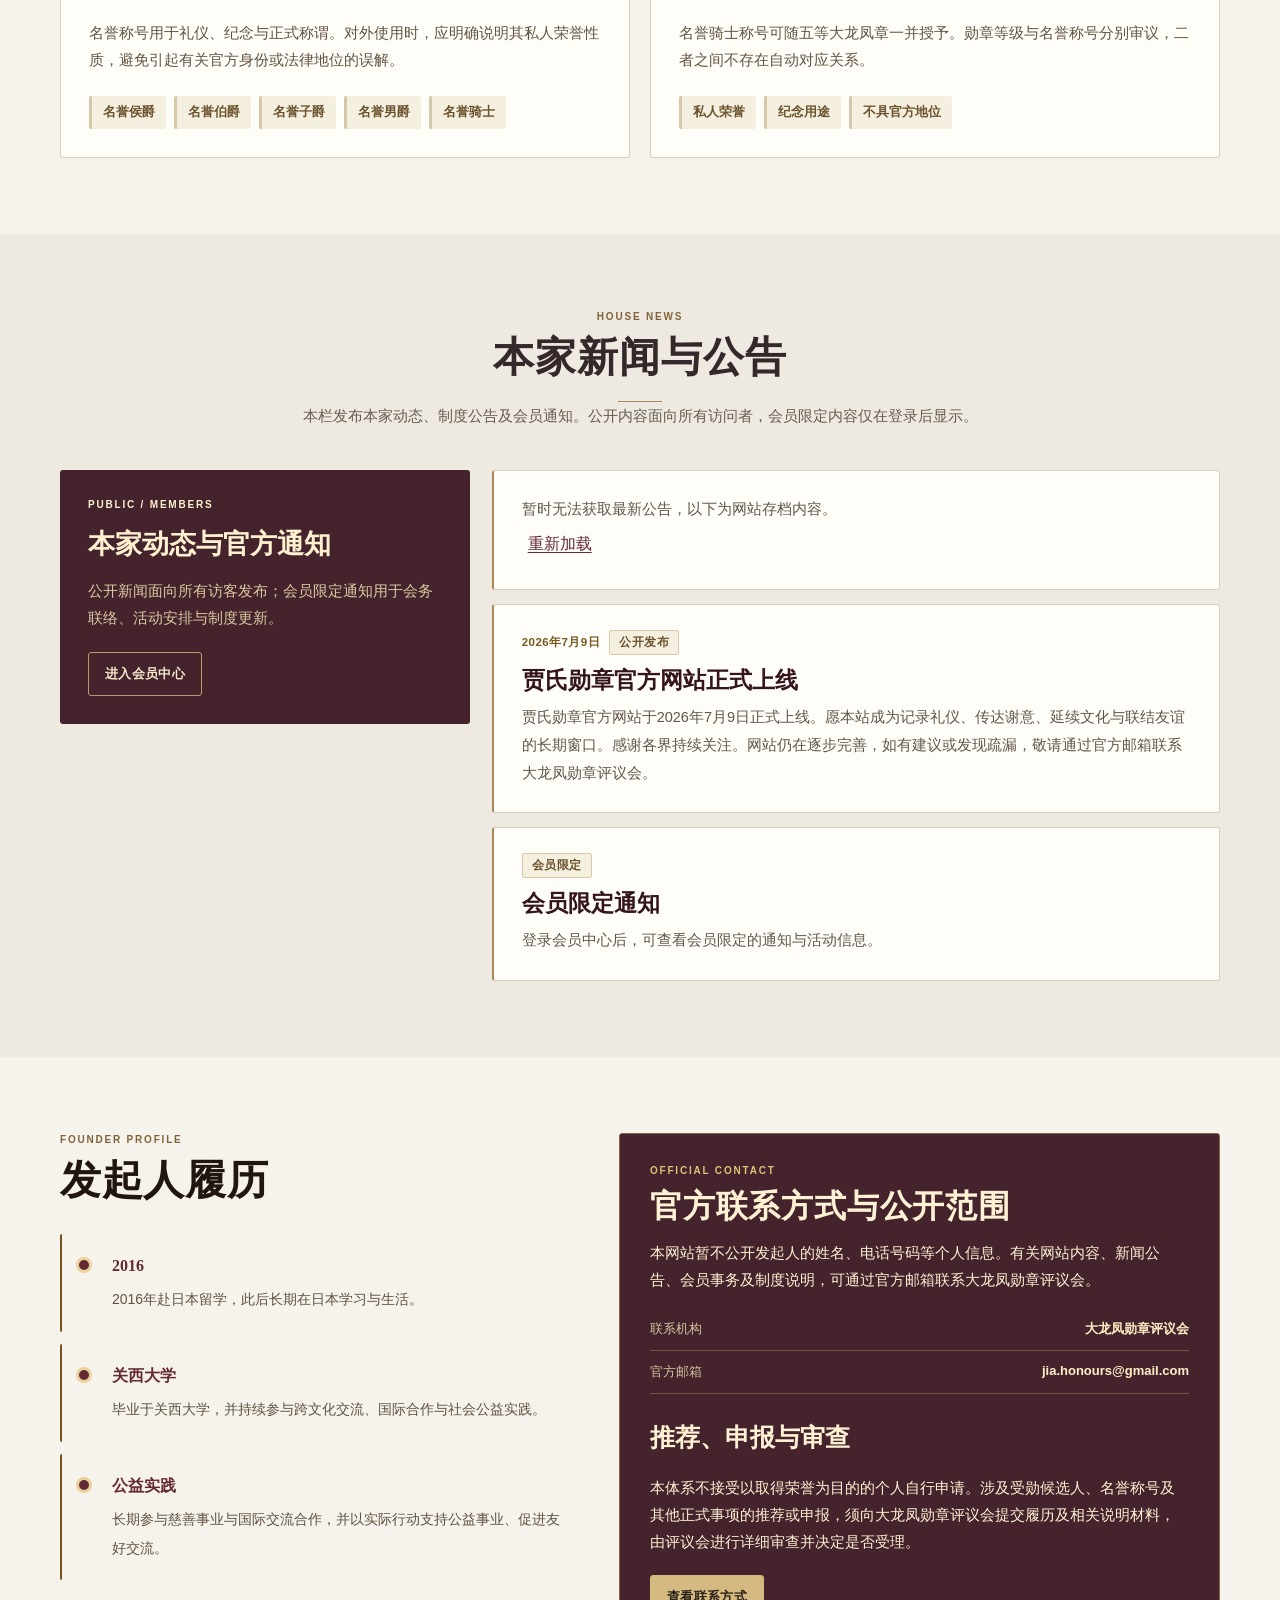
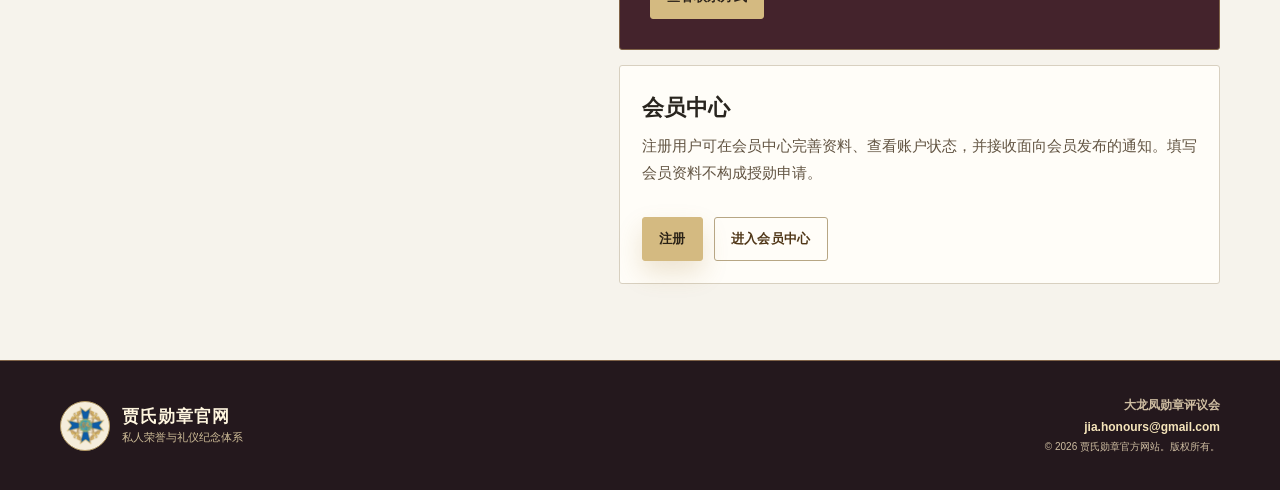
==== commit 12d44ab7: "Refine honours website and fix member/auth concurrency issues Improve responsive presentation, acces" ====
--- a/index.html
+++ b/index.html
@@ -5,7 +5,7 @@
   <meta name="viewport" content="width=device-width, initial-scale=1" />
   <meta name="description" content="贾氏勋章官方网站，介绍大龙凤章、龙凤章、名誉称号、本家新闻及相关礼仪制度。" />
   <meta name="theme-color" content="#2b0910" />
-  <link rel="icon" href="assets/logo.png" type="image/png" />
+  <link rel="icon" href="assets/crest-small.webp" type="image/webp" />
   <title>贾氏勋章官方网站｜大龙凤章 · 龙凤章</title>
   <style>
     :root{
@@ -79,12 +79,12 @@
     @media(max-width:680px){.mobile-nav a,.mobile-account .btn{min-height:44px}}
     @media(prefers-reduced-motion:reduce){html{scroll-behavior:auto}*,*:before,*:after{transition:none!important;animation:none!important}}
 </style><link rel="stylesheet" href="assets/roman-imperial.css?v=58">
-</head>
+<link rel="stylesheet" href="assets/refinement.css?v=20261026"><link rel="canonical" href="https://www.jia-honours.com/"></head>
 <body>
   <div class="ceremonial-bar"><div class="wrap"><span data-i18n="ribbonLeft">私人荣誉 · 礼仪纪念 · 公益实践 · 文化传承</span><span data-i18n="ribbonRight">官方邮箱：jia.honours@gmail.com</span></div></div>
   <header class="site-header">
     <div class="wrap nav">
-      <a href="#top" class="brand" aria-label="Jia Honours home"><span class="brand-mark"><img src="assets/logo.png" data-i18n-alt="logoAlt" alt="贾氏勋章标志"></span><span><span class="brand-title" data-i18n="brandTitle">贾氏勋章官网</span><span class="brand-sub" data-i18n="brandSub">大龙凤章 · 龙凤章</span></span></a>
+      <a href="#top" class="brand" aria-label="Jia Honours home"><span class="brand-mark"><img src="assets/crest-small.webp" width="160" height="160" data-i18n-alt="logoAlt" alt="贾氏勋章标志"></span><span><span class="brand-title" data-i18n="brandTitle">贾氏勋章官网</span><span class="brand-sub" data-i18n="brandSub">大龙凤章 · 龙凤章</span></span></a>
       <nav class="navlinks" aria-label="Primary"><a href="#origin" data-i18n="navOrigin">历史渊源</a><a href="#honours" data-i18n="navHonours">勋章制度</a><a href="#titles" data-i18n="navTitles">名誉称号</a><a href="#news" data-i18n="navNews">新闻公告</a><a href="#contact" data-i18n="navContact">联系方式</a></nav>
       <div class="nav-actions"><select class="lang-select" id="langSelect" onchange="setLanguage(this.value)" aria-label="Language"><option value="zh">中文</option><option value="ja">日本語</option><option value="en">English</option></select><button class="btn ghost" id="loginTop" onclick="openAuth('login')" data-i18n="login">登录</button><button class="btn gold" id="registerTop" onclick="openAuth('register')" data-i18n="register">注册</button><a class="btn ghost hidden" id="memberTop" href="member.html" data-i18n="memberCenter">会员中心</a><button class="btn ghost hidden" id="logoutTop" onclick="logout()" data-i18n="logout">退出</button></div>
       <div class="mobile-controls"><select class="lang-select" id="mobileLangSelect" onchange="setLanguage(this.value)" aria-label="Language"><option value="zh">中文</option><option value="ja">日本語</option><option value="en">English</option></select><button class="menu-toggle" id="menuToggle" type="button" aria-expanded="false" aria-controls="mobileNav" aria-label="菜单" onclick="toggleMobileNav()" data-i18n="mobileMenu">菜单</button></div>
@@ -92,15 +92,20 @@
     <div class="mobile-nav" id="mobileNav"><div class="mobile-nav-grid"><a href="#origin" data-i18n="navOrigin">历史渊源</a><a href="#honours" data-i18n="navHonours">勋章制度</a><a href="#titles" data-i18n="navTitles">名誉称号</a><a href="#news" data-i18n="navNews">新闻公告</a><a href="#contact" data-i18n="navContact">联系方式</a></div><div class="mobile-account"><button class="btn ghost" id="mobileLoginTop" onclick="openAuth('login')" data-i18n="login">登录</button><button class="btn gold" id="mobileRegisterTop" onclick="openAuth('register')" data-i18n="register">注册</button><a class="btn ghost hidden" id="mobileMemberTop" href="member.html" data-i18n="memberCenter">会员中心</a><button class="btn ghost hidden" id="mobileLogoutTop" onclick="logout()" data-i18n="logout">退出</button></div></div>
   </header>
 
+  <div id="sessionMsg" class="wrap msg" role="status" aria-live="polite"></div>
   <main>
     <section id="top" class="hero"><div class="wrap hero-grid">
       <div class="proclamation"><div class="kicker" data-i18n="heroKicker">Official Honours Website</div><h1 data-i18n-html="heroTitle">贾氏勋章<br>官方网站</h1><p class="lead" data-i18n="heroLead">本网站集中呈现贾氏私人荣誉体系的历史源流、制度架构、章饰设计与授予理念。</p><div class="hero-actions"><a class="btn primary big" href="#honours" data-i18n="heroBtn1">查看勋章制度</a><a class="btn ghost big" href="#news" data-i18n="heroBtn2">阅读新闻公告</a></div><div class="seal-row"><span class="seal-note" data-i18n="seal1">礼仪纪念</span><span class="seal-note" data-i18n="seal2">公益与友好</span><span class="seal-note" data-i18n="seal3">私人荣誉</span></div></div>
-      <figure class="image-frame"><div class="image-stage"><img src="assets/grand-collar.jpg" data-i18n-alt="heroImageAlt" alt="大龙凤章大项链级整体陈列"></div><figcaption class="caption"><b data-i18n="heroCaptionTitle">大龙凤章 · 大项链级</b><span data-i18n="heroCaptionSub">大龙凤章最高等级章饰的整体陈列</span></figcaption></figure>
+      <figure class="image-frame"><div class="image-stage"><img src="assets/grand-collar.webp" width="1051" height="1400" fetchpriority="high" data-i18n-alt="heroImageAlt" alt="大龙凤章大项链级整体陈列"></div><figcaption class="caption"><b data-i18n="heroCaptionTitle">大龙凤章 · 大项链级</b><span data-i18n="heroCaptionSub">大龙凤章最高等级章饰的整体陈列</span></figcaption></figure>
     </div></section>
 
     <section id="origin" class="section"><div class="wrap"><div class="section-head"><div><div class="kicker" data-i18n="originKicker">Origins & Position</div><h2 data-i18n="originTitle">历史渊源与制度定位</h2></div><p data-i18n="originLead">贾氏勋章体系以周代贾国的历史记忆与家门文化为象征源流。</p></div><div class="evidence-strip"><article class="evidence"><b data-i18n="evidence1Title">历史记忆</b><span data-i18n="evidence1Text">周代贾国与“贾伯”的历史记忆，构成家门叙事的象征源流。</span></article><article class="evidence"><b data-i18n="evidence2Title">礼仪表达</b><span data-i18n="evidence2Text">以正式礼仪表达感谢、纪念、合作与公益精神。</span></article><article class="evidence"><b data-i18n="evidence3Title">制度边界</b><span data-i18n="evidence3Text">不构成国家荣典、公权身份、职业资格或法律特权。</span></article><article class="evidence"><b data-i18n="evidence4Title">档案记录</b><span data-i18n="evidence4Text">通过新闻公告、制度资料与会员信息形成持续记录。</span></article></div></div></section>
 
-    <section id="honours" class="section alt"><div class="wrap"><div class="section-head center"><div class="kicker" data-i18n="honoursKicker">Honours System</div><h2 data-i18n="honoursTitle">勋章与奖章制度</h2><p data-i18n="honoursLead">体系由勋章与奖章两部分构成。</p><div class="ornament"><img src="assets/logo-cutout.png" alt="" loading="lazy"></div></div><div class="order-board"><article class="order-card"><div class="order-top"><div><div class="kicker" data-i18n="orderSeq">勋章序列</div><h3 data-i18n="orderTitle">大龙凤章</h3><div class="en" data-i18n="orderEn">Order of the Great Dragon and Phoenix</div></div><div class="icon-seal" data-i18n="orderIcon">勋</div></div><div class="order-body"><p data-i18n="orderText">大龙凤章为体系中的高阶勋章。</p><div class="tags"><span class="tag" data-i18n="gradeGrand">大项链级</span><span class="tag" data-i18n="grade1">一等</span><span class="tag" data-i18n="grade2">二等</span><span class="tag" data-i18n="grade3">三等</span><span class="tag" data-i18n="grade4">四等</span><span class="tag" data-i18n="grade5">五等</span></div></div></article><article class="order-card"><div class="order-top"><div><div class="kicker" data-i18n="medalSeq">奖章序列</div><h3 data-i18n="medalTitle">龙凤章</h3><div class="en" data-i18n="medalEn">Medal of the Dragon and Phoenix</div></div><div class="icon-seal" data-i18n="medalIcon">奖</div></div><div class="order-body"><p data-i18n="medalText">龙凤章为体系中的奖章。</p><div class="tags"><span class="tag" data-i18n="gold">金级</span><span class="tag" data-i18n="silver">银级</span></div></div></article></div></div></section>
+    <section id="honours" class="section alt"><div class="wrap"><div class="section-head center"><div class="kicker" data-i18n="honoursKicker">Honours System</div><h2 data-i18n="honoursTitle">勋章与奖章制度</h2><p data-i18n="honoursLead">体系由勋章与奖章两部分构成。</p><div class="ornament"><img src="assets/crest-small.webp" width="160" height="160" alt="" loading="lazy"></div></div><div class="order-board"><article class="order-card"><div class="order-top"><div><div class="kicker" data-i18n="orderSeq">勋章序列</div><h3 data-i18n="orderTitle">大龙凤章</h3><div class="en" data-i18n="orderEn">Order of the Great Dragon and Phoenix</div></div><div class="icon-seal" data-i18n="orderIcon">勋</div></div><div class="order-body"><p data-i18n="orderText">大龙凤章为体系中的高阶勋章。</p><div class="tags"><span class="tag" data-i18n="gradeGrand">大项链级</span><span class="tag" data-i18n="grade1">一等</span><span class="tag" data-i18n="grade2">二等</span><span class="tag" data-i18n="grade3">三等</span><span class="tag" data-i18n="grade4">四等</span><span class="tag" data-i18n="grade5">五等</span></div></div></article><article class="order-card"><div class="order-top"><div><div class="kicker" data-i18n="medalSeq">奖章序列</div><h3 data-i18n="medalTitle">龙凤章</h3><div class="en" data-i18n="medalEn">Medal of the Dragon and Phoenix</div></div><div class="icon-seal" data-i18n="medalIcon">奖</div></div><div class="order-body"><p data-i18n="medalText">龙凤章为体系中的奖章。</p><div class="tags"><span class="tag" data-i18n="gold">金级</span><span class="tag" data-i18n="silver">银级</span></div></div></article></div><div class="detail-gallery">
+<figure><a href="assets/star-close.jpg" target="_blank" rel="noopener"><img src="assets/star-close.webp" width="1200" height="901" loading="lazy" decoding="async" alt="大龙凤章星章细节" data-i18n-alt="galleryStar"></a><figcaption data-i18n="galleryStar">大龙凤章 · 星章细节</figcaption></figure>
+<figure><a href="assets/badge-close.jpg" target="_blank" rel="noopener"><img src="assets/badge-close.webp" width="1200" height="901" loading="lazy" decoding="async" alt="大龙凤章垂饰细节" data-i18n-alt="galleryBadge"></a><figcaption data-i18n="galleryBadge">大龙凤章 · 垂饰细节</figcaption></figure>
+<figure><a href="assets/grand-collar-side.jpg" target="_blank" rel="noopener"><img src="assets/grand-collar-side.webp" width="1200" height="901" loading="lazy" decoding="async" alt="大项链级侧面陈列" data-i18n-alt="galleryCollar"></a><figcaption data-i18n="galleryCollar">大项链级 · 侧面陈列</figcaption></figure>
+</div></div></section>
 
     <section id="titles" class="section"><div class="wrap"><div class="section-head"><div><div class="kicker" data-i18n="titlesKicker">Honorary Titles</div><h2 data-i18n="titlesTitle">名誉称号制度</h2></div><p data-i18n="titlesLead">名誉称号用于本体系内部的礼仪称谓与纪念表达。</p></div><div class="title-grid"><article class="charter"><h3 data-i18n="dignitiesTitle">名誉称号</h3><p data-i18n="dignitiesText">名誉称号用于礼仪、纪念与正式称谓。</p><div class="mini-tags"><span class="mini-tag" data-i18n="marquis">名誉侯爵</span><span class="mini-tag" data-i18n="count">名誉伯爵</span><span class="mini-tag" data-i18n="viscount">名誉子爵</span><span class="mini-tag" data-i18n="baron">名誉男爵</span><span class="mini-tag" data-i18n="knight">名誉骑士</span></div></article><article class="charter"><h3 data-i18n="rulesTitle">授予原则</h3><p data-i18n="rulesText">名誉骑士称号可随五等大龙凤章一并授予。</p><div class="mini-tags"><span class="mini-tag" data-i18n="privateHonour">私人荣誉</span><span class="mini-tag" data-i18n="commemorativeUse">纪念用途</span><span class="mini-tag" data-i18n="noPublicPower">不具官方地位</span></div></article></div></div></section>
 
@@ -109,11 +114,76 @@
     <section id="contact" class="section"><div class="wrap profile-contact"><div><div class="kicker" data-i18n="founderKicker">Founder Profile</div><h2 data-i18n="founderTitle">发起人履历</h2><div class="timeline"><article class="time"><b data-i18n="time2016Title">2016</b><span class="sans" data-i18n="time2016Text">2016年赴日本留学，此后长期在日本学习与生活。</span></article><article class="time"><b data-i18n="kansaiTitle">关西大学</b><span class="sans" data-i18n="kansaiText">毕业于关西大学，并持续参与跨文化交流、国际合作与社会公益实践。</span></article><article class="time"><b data-i18n="publicServiceTitle">公益实践</b><span class="sans" data-i18n="publicServiceText">长期参与慈善事业与国际交流合作。</span></article></div></div><div><article class="contact-card"><div class="kicker" data-i18n="contactKicker">Official Contact</div><h2 data-i18n="contactTitle">官方联系方式与公开范围</h2><p data-i18n="contactLead">本网站暂不公开发起人的姓名、电话号码等个人信息。</p><div class="contact-row"><span data-i18n="contactOfficeLabel">联系机构</span><b data-i18n="contactOffice">大龙凤勋章评议会</b></div><div class="contact-row"><span data-i18n="officialEmailLabel">官方邮箱</span><b><a href="mailto:jia.honours@gmail.com">jia.honours@gmail.com</a></b></div><h3 data-i18n="applicationTitle">推荐、申报与审查</h3><p data-i18n="applicationText">本体系不接受以取得荣誉为目的的个人自行申请。</p><a class="btn primary" href="contact.html" data-i18n="contactPage">查看联系方式</a></article><article class="member-cta"><h3 data-i18n="memberCtaTitle">会员中心</h3><p data-i18n="memberCtaText">注册用户可在会员中心完善资料、查看账户状态。</p><div class="hero-actions"><button class="btn gold" id="registerCta" onclick="openAuth('register')" data-i18n="register">注册</button><a class="btn ghost" href="member.html" data-i18n="enterMember">进入会员中心</a></div></article></div></div></section>
   </main>
 
-  <footer class="footer"><div class="wrap footer-grid"><a href="#top" class="brand"><span class="brand-mark"><img src="assets/logo.png" alt=""></span><span><span class="brand-title" data-i18n="brandTitle">贾氏勋章官网</span><span class="brand-sub" data-i18n="footerBrandSub">私人荣誉与礼仪纪念体系</span></span></a><div class="footer-meta"><strong data-i18n="footerOffice">大龙凤勋章评议会</strong><br><a href="mailto:jia.honours@gmail.com">jia.honours@gmail.com</a><small data-i18n="footerCopyright">© 2026 贾氏勋章官方网站。版权所有。</small></div></div></footer>
-
-  <div class="modal" id="authModal" role="dialog" aria-modal="true" aria-labelledby="authTitle"><div class="modal-card"><div class="modal-head"><div><div class="kicker" data-i18n="authKicker">Member Access</div><h3 id="authTitle">会员登录</h3></div><button class="close" type="button" onclick="closeAuth()" aria-label="Close">×</button></div><div class="form"><div class="tabs"><button class="tab active" type="button" id="loginTab" onclick="setMode('login')" data-i18n="tabLogin">登录</button><button class="tab" type="button" id="registerTab" onclick="setMode('register')" data-i18n="tabRegister">注册</button></div><div class="auth-links"><button class="text-action" type="button" id="forgotPasswordBtn" onclick="setMode('reset')" data-i18n="forgotPassword">忘记密码？</button><button class="text-action hidden" type="button" id="backToLoginBtn" onclick="setMode('login')" data-i18n="backToLogin">返回登录</button></div><div class="msg" id="authMsg" aria-live="polite"></div><form onsubmit="submitAuth(event)"><label id="nameLabel" class="hidden"><span data-i18n="nameLabel">姓名</span><input id="fullName" type="text" maxlength="160" autocomplete="name" data-i18n-placeholder="placeholderFullName"></label><label><span data-i18n="emailLabel">电子邮箱</span><input id="email" type="email" maxlength="254" autocomplete="email" placeholder="name@example.com" required></label><label id="emailConfirmLabel" class="hidden"><span data-i18n="emailConfirmLabel">再次确认邮箱</span><input id="emailConfirm" type="email" maxlength="254" autocomplete="email" data-i18n-placeholder="placeholderConfirmEmail"></label><div id="phoneGroup" class="hidden"><label><span data-i18n="phoneCountryLabel">国家或地区电话区号</span><select id="phoneCountryCode" class="field-select"></select></label><label><span data-i18n="phoneNumberLabel">电话号码</span><input id="phoneNumber" type="tel" maxlength="24" autocomplete="tel-national" data-i18n-placeholder="placeholderPhoneNumber"></label></div><label id="verificationLabel" class="hidden"><span id="verificationLabelText" data-i18n="verificationLabel">邮箱验证码</span><div class="verification-row"><input id="verificationCode" type="text" inputmode="numeric" pattern="[0-9]{6}" maxlength="6" autocomplete="one-time-code" data-i18n-placeholder="placeholderVerificationCode"><button class="btn ghost code-btn" type="button" id="sendCodeBtn" onclick="sendVerificationCode()" data-i18n="sendCode">发送验证码</button></div></label><label><span id="passwordLabelText" data-i18n="passwordLabel">密码</span><input id="password" type="password" minlength="8" maxlength="128" autocomplete="current-password" data-i18n-placeholder="placeholderPassword" required></label><div class="turnstile-wrap hidden" id="turnstileContainer" aria-live="polite"></div><button class="btn primary big" style="width:100%" type="submit" id="submitBtn">登录</button></form><p class="muted-note" data-i18n="authNote">注册资料仅用于账户验证、会员联络与网站安全，并按隐私保护原则处理。</p><p class="policy-links"><a href="privacy.html" data-i18n="privacyLink">隐私说明</a><span aria-hidden="true"> · </span><a href="terms.html" data-i18n="termsLink">会员使用说明</a></p></div></div></div>
+  <footer class="footer"><div class="wrap footer-grid"><a href="#top" class="brand"><span class="brand-mark"><img src="assets/crest-small.webp" width="160" height="160" alt=""></span><span><span class="brand-title" data-i18n="brandTitle">贾氏勋章官网</span><span class="brand-sub" data-i18n="footerBrandSub">私人荣誉与礼仪纪念体系</span></span></a><div class="footer-meta"><strong data-i18n="footerOffice">大龙凤勋章评议会</strong><br><a href="mailto:jia.honours@gmail.com">jia.honours@gmail.com</a><small data-i18n="footerCopyright">© 2026 贾氏勋章官方网站。版权所有。</small></div></div></footer>
+
+  <div class="modal" id="authModal" aria-hidden="true" role="dialog" aria-modal="true" aria-labelledby="authTitle"><div class="modal-card"><div class="modal-head"><div><div class="kicker" data-i18n="authKicker">Member Access</div><h3 id="authTitle">会员登录</h3></div><button class="close" type="button" onclick="closeAuth()" aria-label="关闭对话框" data-auth-close>×</button></div><div class="form"><div class="tabs"><button class="tab active" type="button" id="loginTab" onclick="setMode('login')" data-i18n="tabLogin">登录</button><button class="tab" type="button" id="registerTab" onclick="setMode('register')" data-i18n="tabRegister">注册</button></div><div class="auth-links"><button class="text-action" type="button" id="forgotPasswordBtn" onclick="setMode('reset')" data-i18n="forgotPassword">忘记密码？</button><button class="text-action hidden" type="button" id="backToLoginBtn" onclick="setMode('login')" data-i18n="backToLogin">返回登录</button></div><div class="msg" id="authMsg" aria-live="polite"></div><form onsubmit="submitAuth(event)"><label id="nameLabel" class="hidden"><span data-i18n="nameLabel">姓名</span><input id="fullName" type="text" maxlength="160" autocomplete="name" data-i18n-placeholder="placeholderFullName"></label><label><span data-i18n="emailLabel">电子邮箱</span><input id="email" type="email" maxlength="254" autocomplete="email" placeholder="name@example.com" required></label><label id="emailConfirmLabel" class="hidden"><span data-i18n="emailConfirmLabel">再次确认邮箱</span><input id="emailConfirm" type="email" maxlength="254" autocomplete="email" data-i18n-placeholder="placeholderConfirmEmail"></label><div id="phoneGroup" class="hidden"><label><span data-i18n="phoneCountryLabel">国家或地区电话区号</span><select id="phoneCountryCode" class="field-select"></select></label><label><span data-i18n="phoneNumberLabel">电话号码</span><input id="phoneNumber" type="tel" maxlength="24" autocomplete="tel-national" data-i18n-placeholder="placeholderPhoneNumber"></label></div><label id="verificationLabel" class="hidden"><span id="verificationLabelText" data-i18n="verificationLabel">邮箱验证码</span><div class="verification-row"><input id="verificationCode" type="text" inputmode="numeric" pattern="[0-9]{6}" maxlength="6" autocomplete="one-time-code" data-i18n-placeholder="placeholderVerificationCode"><button class="btn ghost code-btn" type="button" id="sendCodeBtn" onclick="sendVerificationCode()" data-i18n="sendCode">发送验证码</button></div></label><label><span id="passwordLabelText" data-i18n="passwordLabel">密码</span><input id="password" type="password" minlength="8" maxlength="128" autocomplete="current-password" data-i18n-placeholder="placeholderPassword" required></label><div class="turnstile-wrap hidden" id="turnstileContainer" aria-live="polite"></div><button class="btn primary big" style="width:100%" type="submit" id="submitBtn">登录</button></form><p class="muted-note" data-i18n="authNote">注册资料仅用于账户验证、会员联络与网站安全，并按隐私保护原则处理。</p><p class="policy-links"><a href="privacy.html" data-i18n="privacyLink">隐私说明</a><span aria-hidden="true"> · </span><a href="terms.html" data-i18n="termsLink">会员使用说明</a></p></div></div></div>
 
   <script>
+
+    // Keep language switching available when browser storage is unavailable.
+    let siteLanguage = 'zh';
+    try { siteLanguage = localStorage.getItem('jia_site_lang') || 'zh'; } catch (_) {}
+    if (!['zh', 'ja', 'en'].includes(siteLanguage)) siteLanguage = 'zh';
+    function readSiteLanguage() { return siteLanguage; }
+    function writeSiteLanguage(lang) {
+      siteLanguage = ['zh', 'ja', 'en'].includes(lang) ? lang : 'zh';
+      try { localStorage.setItem('jia_site_lang', siteLanguage); } catch (_) {}
+    }
+
+    let authReturnFocus = null;
+    let authBackground = [];
+    let authBodyOverflow = '';
+    let authCodePending = false;
+    function activateAuthDialog() {
+      const modal = document.getElementById('authModal');
+      if (!modal.classList.contains('active')) {
+        authReturnFocus = document.activeElement;
+        authBodyOverflow = document.body.style.overflow;
+        authBackground = Array.from(document.body.children)
+          .filter(el => el !== modal && !['SCRIPT', 'STYLE'].includes(el.tagName))
+          .map(el => ({ el, inert: el.inert }));
+        authBackground.forEach(({ el }) => { el.inert = true; });
+      }
+      modal.classList.add('active');
+      modal.setAttribute('aria-hidden', 'false');
+      document.body.style.overflow = 'hidden';
+      document.getElementById(mode === 'register' ? 'fullName' : 'email')?.focus();
+    }
+    function deactivateAuthDialog() {
+      const modal = document.getElementById('authModal');
+      if (!modal.classList.contains('active')) return;
+      modal.classList.remove('active');
+      modal.setAttribute('aria-hidden', 'true');
+      authBackground.forEach(({ el, inert }) => { el.inert = inert; });
+      authBackground = [];
+      document.body.style.overflow = authBodyOverflow;
+      const returnTarget = [authReturnFocus, document.getElementById('memberMenuToggle'), document.getElementById('menuToggle'), document.getElementById('loginTop')].find(el => el?.isConnected && el.getClientRects().length);
+      returnTarget?.focus();
+      document.getElementById('password').value = '';
+      document.getElementById('verificationCode').value = '';
+    }
+    function refreshAuthBusy() {
+      const busy = authRequestPending || authCodePending;
+      ['loginTab', 'registerTab', 'forgotPasswordBtn', 'backToLoginBtn', 'submitBtn'].forEach(id => {
+        const el = document.getElementById(id);
+        if (el) el.disabled = busy;
+      });
+      document.getElementById('authModal').setAttribute('aria-busy', String(busy));
+    }
+    document.addEventListener('keydown', event => {
+      const modal = document.getElementById('authModal');
+      if (event.key !== 'Tab' || !modal.classList.contains('active')) return;
+      const controls = Array.from(modal.querySelectorAll('a[href], button, input, select, textarea, iframe, [tabindex]'))
+        .filter(el => !el.disabled && el.tabIndex >= 0 && el.getClientRects().length);
+      const first = controls[0], last = controls[controls.length - 1];
+      if (!first) return;
+      if (event.shiftKey && (document.activeElement === first || !modal.contains(document.activeElement))) {
+        event.preventDefault(); last.focus();
+      } else if (!event.shiftKey && (document.activeElement === last || !modal.contains(document.activeElement))) {
+        event.preventDefault(); first.focus();
+      }
+    });
+
     const I18N = {
   "zh": {
     "title": "贾氏勋章官方网站｜大龙凤章 · 龙凤章",
@@ -669,13 +739,19 @@
 };
     const COUNTRY_CODES = [{"iso": "JP", "code": "+81", "zh": "日本", "ja": "日本", "en": "Japan"}, {"iso": "CN", "code": "+86", "zh": "中国", "ja": "中国", "en": "China"}, {"iso": "US", "code": "+1", "zh": "美国", "ja": "アメリカ合衆国", "en": "United States"}, {"iso": "HK", "code": "+852", "zh": "中国香港特别行政区", "ja": "中華人民共和国香港特別行政区", "en": "Hong Kong SAR China"}, {"iso": "MO", "code": "+853", "zh": "中国澳门特别行政区", "ja": "中華人民共和国マカオ特別行政区", "en": "Macao SAR China"}, {"iso": "TW", "code": "+886", "zh": "台湾", "ja": "台湾", "en": "Taiwan"}, {"iso": "KR", "code": "+82", "zh": "韩国", "ja": "韓国", "en": "South Korea"}, {"iso": "SG", "code": "+65", "zh": "新加坡", "ja": "シンガポール", "en": "Singapore"}, {"iso": "GB", "code": "+44", "zh": "英国", "ja": "イギリス", "en": "United Kingdom"}, {"iso": "FR", "code": "+33", "zh": "法国", "ja": "フランス", "en": "France"}, {"iso": "DE", "code": "+49", "zh": "德国", "ja": "ドイツ", "en": "Germany"}, {"iso": "IT", "code": "+39", "zh": "意大利", "ja": "イタリア", "en": "Italy"}, {"iso": "AU", "code": "+61", "zh": "澳大利亚", "ja": "オーストラリア", "en": "Australia"}, {"iso": "CA", "code": "+1", "zh": "加拿大", "ja": "カナダ", "en": "Canada"}, {"iso": "AF", "code": "+93", "zh": "阿富汗", "ja": "アフガニスタン", "en": "Afghanistan"}, {"iso": "AL", "code": "+355", "zh": "阿尔巴尼亚", "ja": "アルバニア", "en": "Albania"}, {"iso": "DZ", "code": "+213", "zh": "阿尔及利亚", "ja": "アルジェリア", "en": "Algeria"}, {"iso": "AS", "code": "+1", "zh": "美属萨摩亚", "ja": "米領サモア", "en": "American Samoa"}, {"iso": "AD", "code": "+376", "zh": "安道尔", "ja": "アンドラ", "en": "Andorra"}, {"iso": "AO", "code": "+244", "zh": "安哥拉", "ja": "アンゴラ", "en": "Angola"}, {"iso": "AI", "code": "+1", "zh": "安圭拉", "ja": "アンギラ", "en": "Anguilla"}, {"iso": "AG", "code": "+1", "zh": "安提瓜和巴布达", "ja": "アンティグア・バーブーダ", "en": "Antigua & Barbuda"}, {"iso": "AR", "code": "+54", "zh": "阿根廷", "ja": "アルゼンチン", "en": "Argentina"}, {"iso": "AM", "code": "+374", "zh": "亚美尼亚", "ja": "アルメニア", "en": "Armenia"}, {"iso": "AW", "code": "+297", "zh": "阿鲁巴", "ja": "アルバ", "en": "Aruba"}, {"iso": "AT", "code": "+43", "zh": "奥地利", "ja": "オーストリア", "en": "Austria"}, {"iso": "AZ", "code": "+994", "zh": "阿塞拜疆", "ja": "アゼルバイジャン", "en": "Azerbaijan"}, {"iso": "BS", "code": "+1", "zh": "巴哈马", "ja": "バハマ", "en": "Bahamas"}, {"iso": "BH", "code": "+973", "zh": "巴林", "ja": "バーレーン", "en": "Bahrain"}, {"iso": "BD", "code": "+880", "zh": "孟加拉国", "ja": "バングラデシュ", "en": "Bangladesh"}, {"iso": "BB", "code": "+1", "zh": "巴巴多斯", "ja": "バルバドス", "en": "Barbados"}, {"iso": "BY", "code": "+375", "zh": "白俄罗斯", "ja": "ベラルーシ", "en": "Belarus"}, {"iso": "BE", "code": "+32", "zh": "比利时", "ja": "ベルギー", "en": "Belgium"}, {"iso": "BZ", "code": "+501", "zh": "伯利兹", "ja": "ベリーズ", "en": "Belize"}, {"iso": "BJ", "code": "+229", "zh": "贝宁", "ja": "ベナン", "en": "Benin"}, {"iso": "BM", "code": "+1", "zh": "百慕大", "ja": "バミューダ", "en": "Bermuda"}, {"iso": "BT", "code": "+975", "zh": "不丹", "ja": "ブータン", "en": "Bhutan"}, {"iso": "BO", "code": "+591", "zh": "玻利维亚", "ja": "ボリビア", "en": "Bolivia"}, {"iso": "BA", "code": "+387", "zh": "波斯尼亚和黑塞哥维那", "ja": "ボスニア・ヘルツェゴビナ", "en": "Bosnia & Herzegovina"}, {"iso": "BW", "code": "+267", "zh": "博茨瓦纳", "ja": "ボツワナ", "en": "Botswana"}, {"iso": "BR", "code": "+55", "zh": "巴西", "ja": "ブラジル", "en": "Brazil"}, {"iso": "IO", "code": "+246", "zh": "英属印度洋领地", "ja": "英領インド洋地域", "en": "British Indian Ocean Territory"}, {"iso": "VG", "code": "+1", "zh": "英属维尔京群岛", "ja": "英領ヴァージン諸島", "en": "British Virgin Islands"}, {"iso": "BN", "code": "+673", "zh": "文莱", "ja": "ブルネイ", "en": "Brunei"}, {"iso": "BG", "code": "+359", "zh": "保加利亚", "ja": "ブルガリア", "en": "Bulgaria"}, {"iso": "BF", "code": "+226", "zh": "布基纳法索", "ja": "ブルキナファソ", "en": "Burkina Faso"}, {"iso": "BI", "code": "+257", "zh": "布隆迪", "ja": "ブルンジ", "en": "Burundi"}, {"iso": "KH", "code": "+855", "zh": "柬埔寨", "ja": "カンボジア", "en": "Cambodia"}, {"iso": "CM", "code": "+237", "zh": "喀麦隆", "ja": "カメルーン", "en": "Cameroon"}, {"iso": "CV", "code": "+238", "zh": "佛得角", "ja": "カーボベルデ", "en": "Cape Verde"}, {"iso": "BQ", "code": "+599", "zh": "荷属加勒比区", "ja": "オランダ領カリブ", "en": "Caribbean Netherlands"}, {"iso": "KY", "code": "+1", "zh": "开曼群岛", "ja": "ケイマン諸島", "en": "Cayman Islands"}, {"iso": "CF", "code": "+236", "zh": "中非共和国", "ja": "中央アフリカ共和国", "en": "Central African Republic"}, {"iso": "TD", "code": "+235", "zh": "乍得", "ja": "チャド", "en": "Chad"}, {"iso": "CL", "code": "+56", "zh": "智利", "ja": "チリ", "en": "Chile"}, {"iso": "CX", "code": "+61", "zh": "圣诞岛", "ja": "クリスマス島", "en": "Christmas Island"}, {"iso": "CC", "code": "+61", "zh": "科科斯（基林）群岛", "ja": "ココス(キーリング)諸島", "en": "Cocos (Keeling) Islands"}, {"iso": "CO", "code": "+57", "zh": "哥伦比亚", "ja": "コロンビア", "en": "Colombia"}, {"iso": "KM", "code": "+269", "zh": "科摩罗", "ja": "コモロ", "en": "Comoros"}, {"iso": "CG", "code": "+242", "zh": "刚果（布）", "ja": "コンゴ共和国(ブラザビル)", "en": "Congo - Brazzaville"}, {"iso": "CD", "code": "+243", "zh": "刚果（金）", "ja": "コンゴ民主共和国(キンシャサ)", "en": "Congo - Kinshasa"}, {"iso": "CK", "code": "+682", "zh": "库克群岛", "ja": "クック諸島", "en": "Cook Islands"}, {"iso": "CR", "code": "+506", "zh": "哥斯达黎加", "ja": "コスタリカ", "en": "Costa Rica"}, {"iso": "HR", "code": "+385", "zh": "克罗地亚", "ja": "クロアチア", "en": "Croatia"}, {"iso": "CU", "code": "+53", "zh": "古巴", "ja": "キューバ", "en": "Cuba"}, {"iso": "CW", "code": "+599", "zh": "库拉索", "ja": "キュラソー", "en": "Curaçao"}, {"iso": "CY", "code": "+357", "zh": "塞浦路斯", "ja": "キプロス", "en": "Cyprus"}, {"iso": "CZ", "code": "+420", "zh": "捷克", "ja": "チェコ", "en": "Czechia"}, {"iso": "CI", "code": "+225", "zh": "科特迪瓦", "ja": "コートジボワール", "en": "Côte d’Ivoire"}, {"iso": "DK", "code": "+45", "zh": "丹麦", "ja": "デンマーク", "en": "Denmark"}, {"iso": "DJ", "code": "+253", "zh": "吉布提", "ja": "ジブチ", "en": "Djibouti"}, {"iso": "DM", "code": "+1", "zh": "多米尼克", "ja": "ドミニカ国", "en": "Dominica"}, {"iso": "DO", "code": "+1", "zh": "多米尼加共和国", "ja": "ドミニカ共和国", "en": "Dominican Republic"}, {"iso": "EC", "code": "+593", "zh": "厄瓜多尔", "ja": "エクアドル", "en": "Ecuador"}, {"iso": "EG", "code": "+20", "zh": "埃及", "ja": "エジプト", "en": "Egypt"}, {"iso": "SV", "code": "+503", "zh": "萨尔瓦多", "ja": "エルサルバドル", "en": "El Salvador"}, {"iso": "GQ", "code": "+240", "zh": "赤道几内亚", "ja": "赤道ギニア", "en": "Equatorial Guinea"}, {"iso": "ER", "code": "+291", "zh": "厄立特里亚", "ja": "エリトリア", "en": "Eritrea"}, {"iso": "EE", "code": "+372", "zh": "爱沙尼亚", "ja": "エストニア", "en": "Estonia"}, {"iso": "SZ", "code": "+268", "zh": "斯威士兰", "ja": "エスワティニ", "en": "Eswatini"}, {"iso": "ET", "code": "+251", "zh": "埃塞俄比亚", "ja": "エチオピア", "en": "Ethiopia"}, {"iso": "FK", "code": "+500", "zh": "福克兰群岛", "ja": "フォークランド諸島", "en": "Falkland Islands"}, {"iso": "FO", "code": "+298", "zh": "法罗群岛", "ja": "フェロー諸島", "en": "Faroe Islands"}, {"iso": "FJ", "code": "+679", "zh": "斐济", "ja": "フィジー", "en": "Fiji"}, {"iso": "FI", "code": "+358", "zh": "芬兰", "ja": "フィンランド", "en": "Finland"}, {"iso": "GF", "code": "+594", "zh": "法属圭亚那", "ja": "仏領ギアナ", "en": "French Guiana"}, {"iso": "PF", "code": "+689", "zh": "法属波利尼西亚", "ja": "仏領ポリネシア", "en": "French Polynesia"}, {"iso": "GA", "code": "+241", "zh": "加蓬", "ja": "ガボン", "en": "Gabon"}, {"iso": "GM", "code": "+220", "zh": "冈比亚", "ja": "ガンビア", "en": "Gambia"}, {"iso": "GE", "code": "+995", "zh": "格鲁吉亚", "ja": "ジョージア", "en": "Georgia"}, {"iso": "GH", "code": "+233", "zh": "加纳", "ja": "ガーナ", "en": "Ghana"}, {"iso": "GI", "code": "+350", "zh": "直布罗陀", "ja": "ジブラルタル", "en": "Gibraltar"}, {"iso": "GR", "code": "+30", "zh": "希腊", "ja": "ギリシャ", "en": "Greece"}, {"iso": "GL", "code": "+299", "zh": "格陵兰", "ja": "グリーンランド", "en": "Greenland"}, {"iso": "GD", "code": "+1", "zh": "格林纳达", "ja": "グレナダ", "en": "Grenada"}, {"iso": "GP", "code": "+590", "zh": "瓜德罗普", "ja": "グアドループ", "en": "Guadeloupe"}, {"iso": "GU", "code": "+1", "zh": "关岛", "ja": "グアム", "en": "Guam"}, {"iso": "GT", "code": "+502", "zh": "危地马拉", "ja": "グアテマラ", "en": "Guatemala"}, {"iso": "GG", "code": "+44", "zh": "根西岛", "ja": "ガーンジー", "en": "Guernsey"}, {"iso": "GN", "code": "+224", "zh": "几内亚", "ja": "ギニア", "en": "Guinea"}, {"iso": "GW", "code": "+245", "zh": "几内亚比绍", "ja": "ギニアビサウ", "en": "Guinea-Bissau"}, {"iso": "GY", "code": "+592", "zh": "圭亚那", "ja": "ガイアナ", "en": "Guyana"}, {"iso": "HT", "code": "+509", "zh": "海地", "ja": "ハイチ", "en": "Haiti"}, {"iso": "HN", "code": "+504", "zh": "洪都拉斯", "ja": "ホンジュラス", "en": "Honduras"}, {"iso": "HU", "code": "+36", "zh": "匈牙利", "ja": "ハンガリー", "en": "Hungary"}, {"iso": "IS", "code": "+354", "zh": "冰岛", "ja": "アイスランド", "en": "Iceland"}, {"iso": "IN", "code": "+91", "zh": "印度", "ja": "インド", "en": "India"}, {"iso": "ID", "code": "+62", "zh": "印度尼西亚", "ja": "インドネシア", "en": "Indonesia"}, {"iso": "IR", "code": "+98", "zh": "伊朗", "ja": "イラン", "en": "Iran"}, {"iso": "IQ", "code": "+964", "zh": "伊拉克", "ja": "イラク", "en": "Iraq"}, {"iso": "IE", "code": "+353", "zh": "爱尔兰", "ja": "アイルランド", "en": "Ireland"}, {"iso": "IM", "code": "+44", "zh": "马恩岛", "ja": "マン島", "en": "Isle of Man"}, {"iso": "IL", "code": "+972", "zh": "以色列", "ja": "イスラエル", "en": "Israel"}, {"iso": "JM", "code": "+1", "zh": "牙买加", "ja": "ジャマイカ", "en": "Jamaica"}, {"iso": "JE", "code": "+44", "zh": "泽西岛", "ja": "ジャージー", "en": "Jersey"}, {"iso": "JO", "code": "+962", "zh": "约旦", "ja": "ヨルダン", "en": "Jordan"}, {"iso": "KZ", "code": "+7", "zh": "哈萨克斯坦", "ja": "カザフスタン", "en": "Kazakhstan"}, {"iso": "KE", "code": "+254", "zh": "肯尼亚", "ja": "ケニア", "en": "Kenya"}, {"iso": "KI", "code": "+686", "zh": "基里巴斯", "ja": "キリバス", "en": "Kiribati"}, {"iso": "XK", "code": "+383", "zh": "科索沃", "ja": "コソボ", "en": "Kosovo"}, {"iso": "KW", "code": "+965", "zh": "科威特", "ja": "クウェート", "en": "Kuwait"}, {"iso": "KG", "code": "+996", "zh": "吉尔吉斯斯坦", "ja": "キルギス", "en": "Kyrgyzstan"}, {"iso": "LA", "code": "+856", "zh": "老挝", "ja": "ラオス", "en": "Laos"}, {"iso": "LV", "code": "+371", "zh": "拉脱维亚", "ja": "ラトビア", "en": "Latvia"}, {"iso": "LB", "code": "+961", "zh": "黎巴嫩", "ja": "レバノン", "en": "Lebanon"}, {"iso": "LS", "code": "+266", "zh": "莱索托", "ja": "レソト", "en": "Lesotho"}, {"iso": "LR", "code": "+231", "zh": "利比里亚", "ja": "リベリア", "en": "Liberia"}, {"iso": "LY", "code": "+218", "zh": "利比亚", "ja": "リビア", "en": "Libya"}, {"iso": "LI", "code": "+423", "zh": "列支敦士登", "ja": "リヒテンシュタイン", "en": "Liechtenstein"}, {"iso": "LT", "code": "+370", "zh": "立陶宛", "ja": "リトアニア", "en": "Lithuania"}, {"iso": "LU", "code": "+352", "zh": "卢森堡", "ja": "ルクセンブルク", "en": "Luxembourg"}, {"iso": "MG", "code": "+261", "zh": "马达加斯加", "ja": "マダガスカル", "en": "Madagascar"}, {"iso": "MW", "code": "+265", "zh": "马拉维", "ja": "マラウイ", "en": "Malawi"}, {"iso": "MY", "code": "+60", "zh": "马来西亚", "ja": "マレーシア", "en": "Malaysia"}, {"iso": "MV", "code": "+960", "zh": "马尔代夫", "ja": "モルディブ", "en": "Maldives"}, {"iso": "ML", "code": "+223", "zh": "马里", "ja": "マリ", "en": "Mali"}, {"iso": "MT", "code": "+356", "zh": "马耳他", "ja": "マルタ", "en": "Malta"}, {"iso": "MH", "code": "+692", "zh": "马绍尔群岛", "ja": "マーシャル諸島", "en": "Marshall Islands"}, {"iso": "MQ", "code": "+596", "zh": "马提尼克", "ja": "マルティニーク", "en": "Martinique"}, {"iso": "MR", "code": "+222", "zh": "毛里塔尼亚", "ja": "モーリタニア", "en": "Mauritania"}, {"iso": "MU", "code": "+230", "zh": "毛里求斯", "ja": "モーリシャス", "en": "Mauritius"}, {"iso": "YT", "code": "+262", "zh": "马约特", "ja": "マヨット", "en": "Mayotte"}, {"iso": "MX", "code": "+52", "zh": "墨西哥", "ja": "メキシコ", "en": "Mexico"}, {"iso": "FM", "code": "+691", "zh": "密克罗尼西亚", "ja": "ミクロネシア連邦", "en": "Micronesia"}, {"iso": "MD", "code": "+373", "zh": "摩尔多瓦", "ja": "モルドバ", "en": "Moldova"}, {"iso": "MC", "code": "+377", "zh": "摩纳哥", "ja": "モナコ", "en": "Monaco"}, {"iso": "MN", "code": "+976", "zh": "蒙古", "ja": "モンゴル", "en": "Mongolia"}, {"iso": "ME", "code": "+382", "zh": "黑山", "ja": "モンテネグロ", "en": "Montenegro"}, {"iso": "MS", "code": "+1", "zh": "蒙特塞拉特", "ja": "モントセラト", "en": "Montserrat"}, {"iso": "MA", "code": "+212", "zh": "摩洛哥", "ja": "モロッコ", "en": "Morocco"}, {"iso": "MZ", "code": "+258", "zh": "莫桑比克", "ja": "モザンビーク", "en": "Mozambique"}, {"iso": "MM", "code": "+95", "zh": "缅甸", "ja": "ミャンマー (ビルマ)", "en": "Myanmar (Burma)"}, {"iso": "NA", "code": "+264", "zh": "纳米比亚", "ja": "ナミビア", "en": "Namibia"}, {"iso": "NR", "code": "+674", "zh": "瑙鲁", "ja": "ナウル", "en": "Nauru"}, {"iso": "NP", "code": "+977", "zh": "尼泊尔", "ja": "ネパール", "en": "Nepal"}, {"iso": "NL", "code": "+31", "zh": "荷兰", "ja": "オランダ", "en": "Netherlands"}, {"iso": "NC", "code": "+687", "zh": "新喀里多尼亚", "ja": "ニューカレドニア", "en": "New Caledonia"}, {"iso": "NZ", "code": "+64", "zh": "新西兰", "ja": "ニュージーランド", "en": "New Zealand"}, {"iso": "NI", "code": "+505", "zh": "尼加拉瓜", "ja": "ニカラグア", "en": "Nicaragua"}, {"iso": "NE", "code": "+227", "zh": "尼日尔", "ja": "ニジェール", "en": "Niger"}, {"iso": "NG", "code": "+234", "zh": "尼日利亚", "ja": "ナイジェリア", "en": "Nigeria"}, {"iso": "NU", "code": "+683", "zh": "纽埃", "ja": "ニウエ", "en": "Niue"}, {"iso": "NF", "code": "+672", "zh": "诺福克岛", "ja": "ノーフォーク島", "en": "Norfolk Island"}, {"iso": "KP", "code": "+850", "zh": "朝鲜", "ja": "北朝鮮", "en": "North Korea"}, {"iso": "MK", "code": "+389", "zh": "北马其顿", "ja": "北マケドニア", "en": "North Macedonia"}, {"iso": "MP", "code": "+1", "zh": "北马里亚纳群岛", "ja": "北マリアナ諸島", "en": "Northern Mariana Islands"}, {"iso": "NO", "code": "+47", "zh": "挪威", "ja": "ノルウェー", "en": "Norway"}, {"iso": "OM", "code": "+968", "zh": "阿曼", "ja": "オマーン", "en": "Oman"}, {"iso": "PK", "code": "+92", "zh": "巴基斯坦", "ja": "パキスタン", "en": "Pakistan"}, {"iso": "PW", "code": "+680", "zh": "帕劳", "ja": "パラオ", "en": "Palau"}, {"iso": "PS", "code": "+970", "zh": "巴勒斯坦领土", "ja": "パレスチナ自治区", "en": "Palestinian Territories"}, {"iso": "PA", "code": "+507", "zh": "巴拿马", "ja": "パナマ", "en": "Panama"}, {"iso": "PG", "code": "+675", "zh": "巴布亚新几内亚", "ja": "パプアニューギニア", "en": "Papua New Guinea"}, {"iso": "PY", "code": "+595", "zh": "巴拉圭", "ja": "パラグアイ", "en": "Paraguay"}, {"iso": "PE", "code": "+51", "zh": "秘鲁", "ja": "ペルー", "en": "Peru"}, {"iso": "PH", "code": "+63", "zh": "菲律宾", "ja": "フィリピン", "en": "Philippines"}, {"iso": "PL", "code": "+48", "zh": "波兰", "ja": "ポーランド", "en": "Poland"}, {"iso": "PT", "code": "+351", "zh": "葡萄牙", "ja": "ポルトガル", "en": "Portugal"}, {"iso": "PR", "code": "+1", "zh": "波多黎各", "ja": "プエルトリコ", "en": "Puerto Rico"}, {"iso": "QA", "code": "+974", "zh": "卡塔尔", "ja": "カタール", "en": "Qatar"}, {"iso": "RO", "code": "+40", "zh": "罗马尼亚", "ja": "ルーマニア", "en": "Romania"}, {"iso": "RU", "code": "+7", "zh": "俄罗斯", "ja": "ロシア", "en": "Russia"}, {"iso": "RW", "code": "+250", "zh": "卢旺达", "ja": "ルワンダ", "en": "Rwanda"}, {"iso": "RE", "code": "+262", "zh": "留尼汪", "ja": "レユニオン", "en": "Réunion"}, {"iso": "WS", "code": "+685", "zh": "萨摩亚", "ja": "サモア", "en": "Samoa"}, {"iso": "SM", "code": "+378", "zh": "圣马力诺", "ja": "サンマリノ", "en": "San Marino"}, {"iso": "SA", "code": "+966", "zh": "沙特阿拉伯", "ja": "サウジアラビア", "en": "Saudi Arabia"}, {"iso": "SN", "code": "+221", "zh": "塞内加尔", "ja": "セネガル", "en": "Senegal"}, {"iso": "RS", "code": "+381", "zh": "塞尔维亚", "ja": "セルビア", "en": "Serbia"}, {"iso": "SC", "code": "+248", "zh": "塞舌尔", "ja": "セーシェル", "en": "Seychelles"}, {"iso": "SL", "code": "+232", "zh": "塞拉利昂", "ja": "シエラレオネ", "en": "Sierra Leone"}, {"iso": "SX", "code": "+1", "zh": "荷属圣马丁", "ja": "シント・マールテン", "en": "Sint Maarten"}, {"iso": "SK", "code": "+421", "zh": "斯洛伐克", "ja": "スロバキア", "en": "Slovakia"}, {"iso": "SI", "code": "+386", "zh": "斯洛文尼亚", "ja": "スロベニア", "en": "Slovenia"}, {"iso": "SB", "code": "+677", "zh": "所罗门群岛", "ja": "ソロモン諸島", "en": "Solomon Islands"}, {"iso": "SO", "code": "+252", "zh": "索马里", "ja": "ソマリア", "en": "Somalia"}, {"iso": "ZA", "code": "+27", "zh": "南非", "ja": "南アフリカ", "en": "South Africa"}, {"iso": "SS", "code": "+211", "zh": "南苏丹", "ja": "南スーダン", "en": "South Sudan"}, {"iso": "ES", "code": "+34", "zh": "西班牙", "ja": "スペイン", "en": "Spain"}, {"iso": "LK", "code": "+94", "zh": "斯里兰卡", "ja": "スリランカ", "en": "Sri Lanka"}, {"iso": "BL", "code": "+590", "zh": "圣巴泰勒米", "ja": "サン・バルテルミー", "en": "St. Barthélemy"}, {"iso": "SH", "code": "+290", "zh": "圣赫勒拿", "ja": "セントヘレナ", "en": "St. Helena"}, {"iso": "KN", "code": "+1", "zh": "圣基茨和尼维斯", "ja": "セントクリストファー・ネーヴィス", "en": "St. Kitts & Nevis"}, {"iso": "LC", "code": "+1", "zh": "圣卢西亚", "ja": "セントルシア", "en": "St. Lucia"}, {"iso": "MF", "code": "+590", "zh": "法属圣马丁", "ja": "サン・マルタン", "en": "St. Martin"}, {"iso": "PM", "code": "+508", "zh": "圣皮埃尔和密克隆群岛", "ja": "サンピエール島・ミクロン島", "en": "St. Pierre & Miquelon"}, {"iso": "VC", "code": "+1", "zh": "圣文森特和格林纳丁斯", "ja": "セントビンセント及びグレナディーン諸島", "en": "St. Vincent & Grenadines"}, {"iso": "SD", "code": "+249", "zh": "苏丹", "ja": "スーダン", "en": "Sudan"}, {"iso": "SR", "code": "+597", "zh": "苏里南", "ja": "スリナム", "en": "Suriname"}, {"iso": "SJ", "code": "+47", "zh": "斯瓦尔巴和扬马延", "ja": "スバールバル諸島・ヤンマイエン島", "en": "Svalbard & Jan Mayen"}, {"iso": "SE", "code": "+46", "zh": "瑞典", "ja": "スウェーデン", "en": "Sweden"}, {"iso": "CH", "code": "+41", "zh": "瑞士", "ja": "スイス", "en": "Switzerland"}, {"iso": "SY", "code": "+963", "zh": "叙利亚", "ja": "シリア", "en": "Syria"}, {"iso": "ST", "code": "+239", "zh": "圣多美和普林西比", "ja": "サントメ・プリンシペ", "en": "São Tomé & Príncipe"}, {"iso": "TJ", "code": "+992", "zh": "塔吉克斯坦", "ja": "タジキスタン", "en": "Tajikistan"}, {"iso": "TZ", "code": "+255", "zh": "坦桑尼亚", "ja": "タンザニア", "en": "Tanzania"}, {"iso": "TH", "code": "+66", "zh": "泰国", "ja": "タイ", "en": "Thailand"}, {"iso": "TL", "code": "+670", "zh": "东帝汶", "ja": "東ティモール", "en": "Timor-Leste"}, {"iso": "TG", "code": "+228", "zh": "多哥", "ja": "トーゴ", "en": "Togo"}, {"iso": "TK", "code": "+690", "zh": "托克劳", "ja": "トケラウ", "en": "Tokelau"}, {"iso": "TO", "code": "+676", "zh": "汤加", "ja": "トンガ", "en": "Tonga"}, {"iso": "TT", "code": "+1", "zh": "特立尼达和多巴哥", "ja": "トリニダード・トバゴ", "en": "Trinidad & Tobago"}, {"iso": "TN", "code": "+216", "zh": "突尼斯", "ja": "チュニジア", "en": "Tunisia"}, {"iso": "TM", "code": "+993", "zh": "土库曼斯坦", "ja": "トルクメニスタン", "en": "Turkmenistan"}, {"iso": "TC", "code": "+1", "zh": "特克斯和凯科斯群岛", "ja": "タークス・カイコス諸島", "en": "Turks & Caicos Islands"}, {"iso": "TV", "code": "+688", "zh": "图瓦卢", "ja": "ツバル", "en": "Tuvalu"}, {"iso": "TR", "code": "+90", "zh": "土耳其", "ja": "トルコ", "en": "Türkiye"}, {"iso": "VI", "code": "+1", "zh": "美属维尔京群岛", "ja": "米領ヴァージン諸島", "en": "U.S. Virgin Islands"}, {"iso": "UG", "code": "+256", "zh": "乌干达", "ja": "ウガンダ", "en": "Uganda"}, {"iso": "UA", "code": "+380", "zh": "乌克兰", "ja": "ウクライナ", "en": "Ukraine"}, {"iso": "AE", "code": "+971", "zh": "阿拉伯联合酋长国", "ja": "アラブ首長国連邦", "en": "United Arab Emirates"}, {"iso": "UY", "code": "+598", "zh": "乌拉圭", "ja": "ウルグアイ", "en": "Uruguay"}, {"iso": "UZ", "code": "+998", "zh": "乌兹别克斯坦", "ja": "ウズベキスタン", "en": "Uzbekistan"}, {"iso": "VU", "code": "+678", "zh": "瓦努阿图", "ja": "バヌアツ", "en": "Vanuatu"}, {"iso": "VA", "code": "+39", "zh": "梵蒂冈", "ja": "バチカン市国", "en": "Vatican City"}, {"iso": "VE", "code": "+58", "zh": "委内瑞拉", "ja": "ベネズエラ", "en": "Venezuela"}, {"iso": "VN", "code": "+84", "zh": "越南", "ja": "ベトナム", "en": "Vietnam"}, {"iso": "WF", "code": "+681", "zh": "瓦利斯和富图纳", "ja": "ウォリス・フツナ", "en": "Wallis & Futuna"}, {"iso": "EH", "code": "+212", "zh": "西撒哈拉", "ja": "西サハラ", "en": "Western Sahara"}, {"iso": "YE", "code": "+967", "zh": "也门", "ja": "イエメン", "en": "Yemen"}, {"iso": "ZM", "code": "+260", "zh": "赞比亚", "ja": "ザンビア", "en": "Zambia"}, {"iso": "ZW", "code": "+263", "zh": "津巴布韦", "ja": "ジンバブエ", "en": "Zimbabwe"}, {"iso": "AX", "code": "+358", "zh": "奥兰群岛", "ja": "オーランド諸島", "en": "Åland Islands"}];
 
-    let CURRENT_LANG = localStorage.getItem('jia_site_lang') || 'zh';
+
+    Object.assign(I18N.zh, {galleryStar:'大龙凤章 · 星章细节', galleryBadge:'大龙凤章 · 垂饰细节', galleryCollar:'大项链级 · 侧面陈列'});
+    Object.assign(I18N.ja, {galleryStar:'大龍鳳章 · 星章の意匠', galleryBadge:'大龍鳳章 · 頸飾の章飾', galleryCollar:'大頸飾 · 別角度からの展示'});
+    Object.assign(I18N.en, {galleryStar:'The Order · Breast Star', galleryBadge:'The Order · Collar Badge', galleryCollar:'Grand Collar · An Alternative View'});
+    let CURRENT_LANG = readSiteLanguage();
     let mode = 'login';
     let verificationCountdownTimer = null;
     let verificationCountdown = 0;
     let NEWS_CACHE = null;
+    let NEWS_FAILED = false;
     let AUTHENTICATED = false;
     let TURNSTILE_CONFIG_LOADED = false;
+    let turnstileConfigPromise = null;
     let TURNSTILE_ENABLED = false;
     let TURNSTILE_SITE_KEY = '';
     let turnstileWidgetId = null;
@@ -706,7 +782,7 @@
       return (MESSAGE_I18N[CURRENT_LANG] && MESSAGE_I18N[CURRENT_LANG][key]) || key;
     }
     function setLanguage(lang) {
-      CURRENT_LANG = I18N[lang] ? lang : 'zh';
+      CURRENT_LANG = ['zh', 'ja', 'en'].includes(lang) ? lang : 'zh';
       const pack = I18N[CURRENT_LANG] || I18N.zh;
       document.documentElement.lang = CURRENT_LANG === 'zh' ? 'zh-CN' : CURRENT_LANG;
       document.title = pack.title || I18N.zh.title;
@@ -733,7 +809,7 @@
       const mobileNav = document.getElementById('mobileNav');
       const menuToggle = document.getElementById('menuToggle');
       if (mobileNav?.classList.contains('open') && menuToggle) menuToggle.textContent = '×';
-      localStorage.setItem('jia_site_lang', CURRENT_LANG);
+      writeSiteLanguage(CURRENT_LANG);
       renderCountryCodes(CURRENT_LANG);
       setMode(mode, true);
       if (window.turnstile && turnstileWidgetId !== null) {
@@ -743,6 +819,13 @@
         turnstileToken = '';
         if (document.getElementById('authModal')?.classList.contains('active')) ensureTurnstileWidget().catch(() => {});
       }
+      const labels = { zh: ['关闭对话框', '选择语言', '打开菜单', '关闭菜单'], ja: ['ダイアログを閉じる', '言語を選択', 'メニューを開く', 'メニューを閉じる'], en: ['Close dialog', 'Choose language', 'Open menu', 'Close menu'] }[readSiteLanguage()];
+      document.querySelector('[data-auth-close]')?.setAttribute('aria-label', labels[0]);
+      document.querySelectorAll('.lang-select').forEach(el => el.setAttribute('aria-label', labels[1]));
+      const navButton = document.getElementById('memberMenuToggle') || document.getElementById('menuToggle');
+      if (navButton) navButton.setAttribute('aria-label', labels[navButton.getAttribute('aria-expanded') === 'true' ? 3 : 2]);
+      const message = document.getElementById('authMsg');
+      if (message?.dataset.message) showMsg(message.dataset.message, message.classList.contains('ok'));
       renderNews();
     }
     function renderCountryCodes(lang = CURRENT_LANG) {
@@ -773,7 +856,7 @@
         let data;
         try { data = await response.json(); } catch (e) { throw new Error('服务器返回了无效响应。'); }
         if (!data || typeof data !== 'object' || Array.isArray(data)) throw new Error('服务器返回了无效响应。');
-        if (!response.ok) throw new Error(data.error || '请求失败。');
+        if (!response.ok) { const error = new Error(data.error || '请求失败。'); error.status = response.status; throw error; }
         return data;
       } catch (error) {
         if (error && error.name === 'AbortError') throw new Error('请求超时，请稍后重试。');
@@ -785,16 +868,21 @@
 
     async function loadTurnstileConfig() {
       if (TURNSTILE_CONFIG_LOADED) return;
-      TURNSTILE_CONFIG_LOADED = true;
-      try {
-        const config = await apiRequest('/api/config', { method: 'GET' });
-        TURNSTILE_ENABLED = Boolean(config.turnstileEnabled && config.turnstileSiteKey);
-        TURNSTILE_SITE_KEY = config.turnstileSiteKey || '';
-      } catch (error) {
-        TURNSTILE_CONFIG_LOADED = false;
-        TURNSTILE_ENABLED = false;
-        TURNSTILE_SITE_KEY = '';
-      }
+      if (turnstileConfigPromise) return turnstileConfigPromise;
+      turnstileConfigPromise = (async () => {
+        try {
+          const config = await apiRequest('/api/config', { method: 'GET' });
+          TURNSTILE_ENABLED = Boolean(config.turnstileEnabled && config.turnstileSiteKey);
+          TURNSTILE_SITE_KEY = config.turnstileSiteKey || '';
+          TURNSTILE_CONFIG_LOADED = true;
+        } catch (error) {
+          TURNSTILE_CONFIG_LOADED = false;
+          throw error;
+        } finally {
+          turnstileConfigPromise = null;
+        }
+      })();
+      return turnstileConfigPromise;
     }
 
     function loadTurnstileScript() {
@@ -816,6 +904,11 @@
         script.onerror = reject;
         document.head.appendChild(script);
       });
+      turnstileScriptPromise = turnstileScriptPromise.catch(error => {
+        document.querySelector('script[data-jia-turnstile]')?.remove();
+        turnstileScriptPromise = null;
+        throw error;
+      });
       return turnstileScriptPromise;
     }
 
@@ -869,18 +962,21 @@
     function openAuth(nextMode) {
       setMode(nextMode || 'login');
       renderCountryCodes(CURRENT_LANG);
-      document.getElementById('authModal').classList.add('active');
+      activateAuthDialog();
       ensureTurnstileWidget().catch(() => showMsg('安全验证未完成，请重试。'));
     }
     function closeAuth() {
-      document.getElementById('authModal').classList.remove('active');
+      deactivateAuthDialog();
       showMsg('');
       resetTurnstile();
     }
     function setMode(nextMode, quiet=false) {
+      if (!quiet && (authRequestPending || authCodePending)) return;
       mode = ['login','register','reset'].includes(nextMode) ? nextMode : 'login';
       const isRegister = mode === 'register';
       const isReset = mode === 'reset';
+      document.getElementById('loginTab').setAttribute('aria-pressed', String(mode === 'login'));
+      document.getElementById('registerTab').setAttribute('aria-pressed', String(isRegister));
       const loginTab = document.getElementById('loginTab');
       const registerTab = document.getElementById('registerTab');
       if (loginTab) loginTab.classList.toggle('active', mode === 'login');
@@ -899,7 +995,7 @@
       };
       Object.entries(required).forEach(([id, value]) => {
         const field = document.getElementById(id);
-        if (field) field.required = value;
+        if (field) { field.required = value; field.disabled = !value; }
       });
       const authTitle = document.getElementById('authTitle');
       const submitBtn = document.getElementById('submitBtn');
@@ -914,11 +1010,12 @@
       const sendCodeBtn = document.getElementById('sendCodeBtn');
       if (sendCodeBtn && verificationCountdown <= 0) sendCodeBtn.textContent = isReset ? t('sendResetCode') : t('sendCode');
       resetTurnstile();
-      if (!quiet) showMsg('');
+      if (!quiet) { showMsg(''); if (document.getElementById('authModal').classList.contains('active')) document.getElementById(isRegister ? 'fullName' : 'email').focus(); }
     }
     function showMsg(text, ok=false) {
       const el = document.getElementById('authMsg');
       if (!el) return;
+      el.dataset.message = text || '';
       el.textContent = text ? translateMessage(text) : '';
       el.className = 'msg' + (text ? (ok ? ' ok' : ' error') : '');
     }
@@ -931,6 +1028,7 @@
       const btn = document.getElementById('sendCodeBtn');
       if (!btn) return;
       verificationCountdown = seconds;
+      btn.textContent = `${seconds}s`;
       btn.disabled = true;
       clearInterval(verificationCountdownTimer);
       verificationCountdownTimer = setInterval(() => {
@@ -945,19 +1043,23 @@
       }, 1000);
     }
     async function sendVerificationCode() {
+      if (authRequestPending || authCodePending) return;
+      const requestMode = mode;
       const fullName = document.getElementById('fullName').value.trim();
       const email = document.getElementById('email').value.trim().toLowerCase();
       const emailConfirm = document.getElementById('emailConfirm').value.trim().toLowerCase();
       if (!email) return showMsg('请先输入邮箱。');
-      if (!email.includes('@')) return showMsg('请输入有效邮箱地址。');
+      if (!document.getElementById('email').checkValidity()) return showMsg('请输入有效邮箱地址。');
       if (mode === 'register' && emailConfirm && email !== emailConfirm) return showMsg('两次输入的邮箱不一致。');
       const btn = document.getElementById('sendCodeBtn');
       if (!btn || btn.disabled) return;
       btn.disabled = true;
+      authCodePending = true;
+      refreshAuthBusy();
       try {
         const token = await securityToken();
         if (token === null) return;
-        const resetMode = mode === 'reset';
+        const resetMode = requestMode === 'reset';
         await apiRequest(resetMode ? '/api/auth/send-reset-code' : '/api/auth/send-code', {
           method: 'POST',
           body: JSON.stringify({ email, fullName, turnstileToken: token })
@@ -967,6 +1069,8 @@
       } catch (err) {
         showMsg(err.message || '验证码发送失败。');
       } finally {
+        authCodePending = false;
+        refreshAuthBusy();
         resetTurnstile();
         if (verificationCountdown <= 0) {
           btn.disabled = false;
@@ -976,7 +1080,8 @@
     }
     async function submitAuth(e) {
       e.preventDefault();
-      if (authRequestPending) return;
+      if (authRequestPending || authCodePending) return;
+      const requestMode = mode;
       const fullName = document.getElementById('fullName').value.trim();
       const email = document.getElementById('email').value.trim().toLowerCase();
       const emailConfirm = document.getElementById('emailConfirm').value.trim().toLowerCase();
@@ -986,11 +1091,12 @@
       const phoneNumber = document.getElementById('phoneNumber').value.trim();
       const submitBtn = document.getElementById('submitBtn');
       authRequestPending = true;
+      refreshAuthBusy();
       if (submitBtn) submitBtn.disabled = true;
       try {
         const token = await securityToken();
         if (token === null) return;
-        if (mode === 'register') {
+        if (requestMode === 'register') {
           if (!fullName || !email || !emailConfirm || !phoneNumber || !verificationCode || !password) {
             return showMsg('请填写姓名、邮箱、确认邮箱、电话、验证码和密码。');
           }
@@ -1001,7 +1107,7 @@
           });
           showMsg('注册成功，已进入会员中心。', true);
           setTimeout(() => { window.location.href = 'member.html'; }, 650);
-        } else if (mode === 'reset') {
+        } else if (requestMode === 'reset') {
           if (!email || !verificationCode || !password) return showMsg('请输入邮箱、验证码和新密码。');
           await apiRequest('/api/auth/reset-password', {
             method: 'POST',
@@ -1021,12 +1127,29 @@
         showMsg(err.message || '操作失败。');
       } finally {
         authRequestPending = false;
+        refreshAuthBusy();
         if (submitBtn) submitBtn.disabled = false;
         resetTurnstile();
       }
     }
+    function showSessionError(error) {
+      const box = document.getElementById('sessionMsg');
+      box.replaceChildren();
+      box.className = error ? 'wrap msg error' : 'wrap msg';
+      if (!error) return;
+      const labels = {
+        zh: ['账户服务暂时不可用，请检查网络后重试。', '重试'],
+        ja: ['アカウントサービスに接続できません。通信環境を確認して再試行してください。', '再試行'],
+        en: ['Account services are unavailable. Check your connection and try again.', 'Retry']
+      }[readSiteLanguage()];
+      box.append(document.createTextNode(labels[0] + ' '));
+      const retry = document.createElement('button');
+      retry.type = 'button'; retry.className = 'text-action'; retry.textContent = labels[1];
+      retry.onclick = () => renderSession();
+      box.append(retry);
+    }
     async function logout() {
-      try { await apiRequest('/api/auth/logout', { method: 'POST', body: JSON.stringify({}) }); } catch (e) {}
+      try { await apiRequest('/api/auth/logout', { method: 'POST', body: JSON.stringify({}) }); } catch (error) { showSessionError(error); return; }
       await renderSession();
       await loadNews();
     }
@@ -1035,7 +1158,8 @@
       try {
         const data = await apiRequest('/api/auth/me', { method: 'GET' });
         user = data.user || null;
-      } catch (e) { user = null; }
+      } catch (error) { showSessionError(error); return; }
+      showSessionError(null);
       AUTHENTICATED = Boolean(user);
       const ids = {
         login: ['loginTop','mobileLoginTop'],
@@ -1065,8 +1189,9 @@
     }
     function formatDate(value) {
       const raw = String(value || '').trim();
-      let date = raw ? new Date(raw.length <= 10 ? raw + 'T00:00:00' : raw) : new Date();
-      if (Number.isNaN(date.getTime())) date = new Date();
+      if (!raw) return '';
+      const date = new Date(raw.length <= 10 ? raw + 'T00:00:00' : raw);
+      if (Number.isNaN(date.getTime())) return '';
       const y = date.getFullYear();
       const m = date.getMonth() + 1;
       const d = date.getDate();
@@ -1080,7 +1205,8 @@
     function renderNews() {
       const list = document.getElementById('newsList');
       if (!list) return;
-      const items = NEWS_CACHE && NEWS_CACHE.length ? NEWS_CACHE : FALLBACK_NEWS;
+      const items = NEWS_CACHE === null ? FALLBACK_NEWS : NEWS_CACHE;
+      const notice = { zh: ['暂时无法获取最新公告，以下为网站存档内容。', '暂时没有公开公告。', '重新加载'], ja: ['最新のお知らせを取得できません。以下は保存済みの内容です。', '公開のお知らせはまだありません。', '再読み込み'], en: ['Latest notices are unavailable. Archived content is shown below.', 'There are no public notices yet.', 'Reload'] }[CURRENT_LANG];
       const visibleItems = AUTHENTICATED ? items : items.filter(item => item.visibility !== 'members');
       const cards = visibleItems.map(item => {
         const isMember = item.visibility === 'members';
@@ -1090,16 +1216,28 @@
       if (!AUTHENTICATED) {
         cards.push(`<article class="news-card"><div class="news-meta"><span class="badge">${escapeHtml(t('memberNews'))}</span></div><h3>${escapeHtml(t('lockedMembersTitle'))}</h3><p>${escapeHtml(t('lockedMembersText'))}</p></article>`);
       }
+      if (!visibleItems.length) cards.unshift(`<p class="news-card">${escapeHtml(notice[1])}</p>`);
+      if (NEWS_FAILED) cards.unshift(`<article class="news-card" role="status"><p>${escapeHtml(notice[0])}</p><button type="button" class="text-action" onclick="loadNews()">${escapeHtml(notice[2])}</button></article>`);
       list.innerHTML = cards.join('');
     }
     async function loadNews() {
       try {
         const data = await apiRequest('/api/news', { method: 'GET' });
         AUTHENTICATED = Boolean(data.authenticated);
-        NEWS_CACHE = Array.isArray(data.news) && data.news.length ? data.news : FALLBACK_NEWS;
+        if (!Array.isArray(data.news)) throw new Error('服务器返回了无效响应。');
+        NEWS_CACHE = data.news.filter(item => item && typeof item === 'object');
+        NEWS_FAILED = false;
       } catch (e) {
-        NEWS_CACHE = FALLBACK_NEWS;
-      }
+        NEWS_FAILED = true;
+        if (NEWS_CACHE === null) NEWS_CACHE = FALLBACK_NEWS;
+      }
+      const labels = { zh: ['关闭对话框', '选择语言', '打开菜单', '关闭菜单'], ja: ['ダイアログを閉じる', '言語を選択', 'メニューを開く', 'メニューを閉じる'], en: ['Close dialog', 'Choose language', 'Open menu', 'Close menu'] }[readSiteLanguage()];
+      document.querySelector('[data-auth-close]')?.setAttribute('aria-label', labels[0]);
+      document.querySelectorAll('.lang-select').forEach(el => el.setAttribute('aria-label', labels[1]));
+      const navButton = document.getElementById('memberMenuToggle') || document.getElementById('menuToggle');
+      if (navButton) navButton.setAttribute('aria-label', labels[navButton.getAttribute('aria-expanded') === 'true' ? 3 : 2]);
+      const message = document.getElementById('authMsg');
+      if (message?.dataset.message) showMsg(message.dataset.message, message.classList.contains('ok'));
       renderNews();
     }
 
--- a/assets/refinement.css
+++ b/assets/refinement.css
@@ -0,0 +1,170 @@
+/* Jia Honours, October 2026. A quieter presentation of the existing identity. */
+:root {
+  --roman-marble: #f6f3ec;
+  --roman-marble-hi: #fffdf8;
+  --roman-carbon: #29251f;
+  --roman-porphyry: #632a35;
+  --roman-porphyry-dark: #35151d;
+  --roman-gold: #a3844b;
+  --roman-gold-light: #d5bd84;
+  --roman-line: #d8d0c0;
+  --roman-shadow: 0 10px 30px rgba(45, 24, 8, .05);
+}
+body { background: #f6f3ec; }
+body::before { display: none; }
+html { scroll-padding-top: 100px; }
+.wrap { max-width: 1160px; }
+h1, h2, h3 { overflow-wrap: break-word; }
+.ceremonial-bar, .bar { background: #32151d; border: 0; color: #e4d5b5; text-shadow: none; letter-spacing: .07em; }
+.site-header, .header { background: #24181d; border-bottom: 1px solid #6c513a; box-shadow: none; }
+.site-header::after, .header::after, .footer::before { display: none; }
+.nav { min-height: 76px; }
+.brand-mark, .mark { box-shadow: none; background: #f5eddb; border: 1px solid #b19761; }
+.brand-mark img, .mark img { content: url('crest-small.webp'); filter: none; }
+.brand-title { letter-spacing: .06em; }
+.navlinks { gap: 22px; }
+.site-header .navlinks a:hover, .header .navlinks a:hover { color: #fff7df; }
+.lang-select, .lang, .menu-toggle, .menu-btn { background: transparent; border-color: #817052; box-shadow: none; border-radius: 3px; min-height: 44px; }
+.btn { border-radius: 3px; box-shadow: none; letter-spacing: .025em; min-height: 44px; }
+.btn.primary, .btn:not(.ghost):not(.light):not(.gold) { background: #622a35; color: #fffaf0; border-color: #622a35; box-shadow: none; }
+.btn.gold { background: #d4ba81; color: #2a2216; border-color: #d4ba81; text-shadow: none; }
+.btn.ghost, .btn.light { background: transparent; border-color: #b7a684; box-shadow: none; }
+.btn.big, .btn.square { border-radius: 3px; }
+.btn:hover { box-shadow: none; filter: brightness(1.08); }
+button:disabled { cursor: wait; opacity: .65; }
+.hero, .member-hero { background: #351b24; border-bottom: 1px solid #bba26d; overflow: hidden; }
+.hero { padding: 42px 0 46px; }
+.hero::before, .hero::after, .member-hero::before, .member-hero::after { display: none; }
+.hero-grid { grid-template-columns: minmax(0, 1fr) minmax(0, .92fr); gap: 64px; }
+.proclamation { padding: 14px 0; border: 0; background: none; box-shadow: none; }
+.proclamation::before, .proclamation::after { display: none; }
+.proclamation h1 { color: #fff7e9; font-size: clamp(44px, 5.2vw, 66px); line-height: 1.15; letter-spacing: .055em; margin: 20px 0 23px; }
+.proclamation .kicker { color: #d9c18e; font-weight: 600; letter-spacing: .19em; }
+.proclamation .lead { color: #e1d4c7; font-size: 16px; line-height: 1.95; }
+.proclamation .hero-actions { margin-top: 28px; gap: 12px; }
+.hero .proclamation .btn.primary { background: #d4ba81; border-color: #d4ba81; color: #2a2119; }
+.proclamation .btn.ghost { color: #f0e4cc; border-color: #a28a68; background: transparent; }
+.proclamation .seal-row { margin-top: 26px; gap: 0; }
+.proclamation .seal-note { border: 0; border-right: 1px solid #806a52; background: none; border-radius: 0; color: #ccb99c; padding: 0 13px; font-weight: 500; }
+.proclamation .seal-note:first-child { padding-left: 0; }
+.proclamation .seal-note:last-child { border: 0; }
+.image-frame { margin: 0; padding: 13px; border: 1px solid #aa8c5e; border-radius: 1px; background: #2c151e; box-shadow: none; }
+.image-frame::before { display: none; }
+.image-stage { padding: 0; border: 0; background: #2c151e; }
+.image-stage img { height: clamp(340px, 58vh, 470px); width: 100%; object-fit: contain; filter: none; }
+.caption { background: none; border: 0; border-top: 1px solid #72573d; margin-top: 13px; padding: 13px 3px 0; box-shadow: none; }
+.caption b { color: #f6ecd8; font-size: 16px; font-weight: 600; }
+.caption span { color: #cdbb9c; font-size: 12px; }
+.section, .member-section, .content { background: #f6f3ec; }
+.section { border: 0; padding: 76px 0; }
+.section.alt { background: #eeeae1; border: 0; color: #29251f; }
+.section.alt .section-head h2 { color: #35282a; }
+.section.alt .section-head p { color: #665c50; opacity: 1; }
+.section-head { gap: 44px; }
+.section-head h2, .contact-card h2, .card h2, .panel h2, .profile-head h2 { letter-spacing: .025em; }
+h2 { font-size: clamp(30px, 3.3vw, 41px); line-height: 1.25; }
+.section-head p { font-family: var(--sans); color: #665c50; font-size: 15px; line-height: 1.9; }
+.section-head h2::after, .card h2::after, .panel h2::after, .profile-head h2::after { height: 1px; width: 44px; margin-top: 18px; background: #a88a54; }
+.section.alt .section-head h2::after { background: #a88a54; }
+.kicker { font-size: 10px; letter-spacing: .18em; color: #806338; }
+.ornament { margin-top: 24px; }
+.ornament img { width: 44px; height: 44px; box-shadow: none; padding: 0; border: 0; background: none; }
+.ornament::before, .ornament::after { width: 65px; height: 1px; background: #c9b68d; transform: none; }
+.evidence, .charter, .order-card, .news-card, .member-cta, .panel, .profile-card, .access-note, .card {
+  background: #fffdf8; border: 1px solid #d8d0c0; border-radius: 3px; box-shadow: none;
+}
+.evidence:hover, .charter:hover, .order-card:hover, .news-card:hover, .member-cta:hover, .card:hover { box-shadow: none; border-color: #b6a17b; transform: none; }
+.evidence { padding: 24px 22px; }
+.evidence b { font-size: 18px; }
+.evidence span { font-size: 14px; line-height: 1.9; }
+.order-board { grid-template-columns: 1fr 1fr; gap: 24px; }
+.order-top { background: #44232c; padding: 26px 28px; border: 0; }
+.order-top .kicker { color: #d7bd86; }
+.order-top h3 { font-weight: 600; }
+.order-top .en { letter-spacing: .1em; color: #decdb1; }
+.order-body { background: none; padding: 28px; }
+.icon-seal, .account-emblem { border: 1px solid #b69a62; border-radius: 50%; background: transparent; box-shadow: none; color: #ddc58e; }
+.icon-seal::after, .account-emblem::after { display: none; }
+.tag, .mini-tag, .badge { border-color: #d6c8aa; background: #f4efdf; color: #69512c; font-weight: 600; border-radius: 2px; }
+.charter { padding: 28px; border-top: 2px solid #8b6649; }
+.charter h3 { font-size: 25px; }
+.news-intro { background: #44232c; border: 0; border-radius: 3px; box-shadow: none; padding: 28px; }
+.news-intro .btn.ghost, .account-card .btn.ghost { color: #f4e7ca; border-color: #b59b70; }
+.news-card { border-left: 2px solid #aa8956; padding: 25px 28px; }
+.news-card.locked { background: #f6f3ec; }
+.news-card h3 { font-size: 23px; }
+.news-card p { color: #62574b; }
+.time { padding-block: 18px; box-shadow: none; background: none; }
+.time::before { box-shadow: none; }
+.contact-card, .card.accent, .account-card { background: #44232c; border: 1px solid #806348; border-radius: 3px; box-shadow: none; }
+.contact-card:hover, .card.accent:hover { background: #44232c; box-shadow: none; }
+.profile-contact .contact-card .btn.primary { background: #d4ba81; border-color: #d4ba81; color: #2a2119; }
+.contact-card h2 { font-size: 32px; }
+.contact-row b, .detail-row b, .email { overflow-wrap: anywhere; }
+.member-hero { padding: 48px 0; }
+.member-hero h1 { font-size: clamp(36px, 4.7vw, 52px); letter-spacing: .03em; }
+.member-section { padding-top: 44px; }
+.profile-card { padding: 32px; }
+.profile-head h2 { font-size: 29px; }
+.profile-notice { background: #f4efdf; border-color: #d6c8aa; border-radius: 3px; }
+input, .field-select, textarea, .profile-grid input, .profile-grid select, .profile-grid textarea, .form input, .form select, .form textarea { border-radius: 3px; box-shadow: none; background: #fffdfa; border-color: #bfb39e; line-height: 1.4; }
+.profile-locked input, .profile-locked select, .profile-locked textarea { background: #eeebe4; color: #665e54; }
+.modal { background: rgba(23, 15, 21, .75); backdrop-filter: blur(5px); }
+.modal-card { background: #fffdf8; border: 1px solid #a98d5c; border-radius: 5px; box-shadow: 0 20px 70px #15081166; max-height: calc(100dvh - 48px); overscroll-behavior: contain; }
+.modal-head { background: #44232c; border-color: #8a6c45; }
+.modal-head .close { flex: 0 0 44px; border-radius: 3px; }
+.tabs { background: #ede6d8; border: 0; border-radius: 3px; }
+.tab.active { background: #622a35; box-shadow: none; border-radius: 2px; }
+.footer { padding: 34px 0; background: #24181d; border-top: 1px solid #806348; }
+.footer-meta, .footer-meta small { color: #cfbea2; }
+.content .card:not(.accent) { border-left: 1px solid #d8d0c0; border-top: 2px solid #8b6649; }
+.content .card.accent h3 { color: #fff2d4; }
+.content p, .content li { overflow-wrap: anywhere; }
+.mobile-nav, .mobile-nav-panel { background: #2d1c23; }
+.skip-link { position: absolute; z-index: 300; left: 16px; top: -100px; padding: 12px 18px; background: #fffaf0; color: #44232c; font: 600 14px var(--sans); }
+.skip-link:focus { top: 12px; }
+.detail-gallery { display: grid; grid-template-columns: repeat(3, minmax(0, 1fr)); gap: 24px; margin-top: 28px; }
+.detail-gallery figure { margin: 0; min-width: 0; }
+.detail-gallery img { width: 100%; aspect-ratio: 4 / 3; object-fit: contain; background: #e7dfd1; border-radius: 2px; }
+.detail-gallery figcaption { padding-top: 10px; color: #695d50; font: 500 13px/1.6 var(--sans); }
+.detail-gallery a { display: block; }
+@media (min-width: 681px) and (max-width: 1080px) {
+  .hero-grid { grid-template-columns: minmax(0, 1fr) minmax(0, .9fr); gap: 30px; }
+  .proclamation h1 { font-size: 48px; }
+  .image-stage img { height: 380px; }
+}
+@media (max-width: 680px) {
+  .wrap { width: calc(100% - 36px); }
+  .nav { min-height: 68px; }
+  .brand-title { font-size: 13px; }
+  .hero { padding: 24px 0 36px; }
+  .hero-grid { grid-template-columns: 1fr; gap: 28px; }
+  .image-frame { order: -1; padding: 10px; }
+  .image-stage img { height: auto; max-height: 50vh; width: 100%; }
+  .caption { margin-top: 10px; padding-top: 11px; }
+  .caption b { font-size: 15px; }
+  .proclamation { padding: 0; }
+  .proclamation h1 { font-size: clamp(36px, 10.5vw, 46px); margin-block: 14px 18px; }
+  .proclamation .lead { font-size: 15px; line-height: 1.9; }
+  .proclamation .hero-actions { margin-top: 22px; grid-template-columns: 1fr 1fr; }
+  .proclamation .hero-actions .btn { padding: 12px 9px; font-size: 12px; }
+  .proclamation .seal-row { margin-top: 21px; }
+  .section { padding: 52px 0; }
+  h2 { font-size: 30px; }
+  .section-head { gap: 17px; }
+  .evidence-strip { grid-template-columns: 1fr; }
+  .evidence { padding: 20px; }
+  .order-board { grid-template-columns: 1fr; gap: 18px; }
+  .order-top, .order-body, .charter, .news-card { padding: 22px; }
+  .contact-card, .profile-card { padding: 23px; }
+  .contact-card h2 { font-size: 29px; }
+  .member-hero { padding: 36px 0; }
+  .member-section { padding-top: 28px; }
+  .modal-card { max-height: calc(100dvh - 24px); }
+  .form input, .form select, .profile-grid input, .profile-grid select, .profile-grid textarea { font-size: 16px; }
+  .detail-gallery { grid-template-columns: 1fr; gap: 22px; }
+  .detail-gallery img { max-height: 290px; }
+}
+@media (prefers-reduced-motion: reduce) {
+  html { scroll-behavior: auto; }
+}
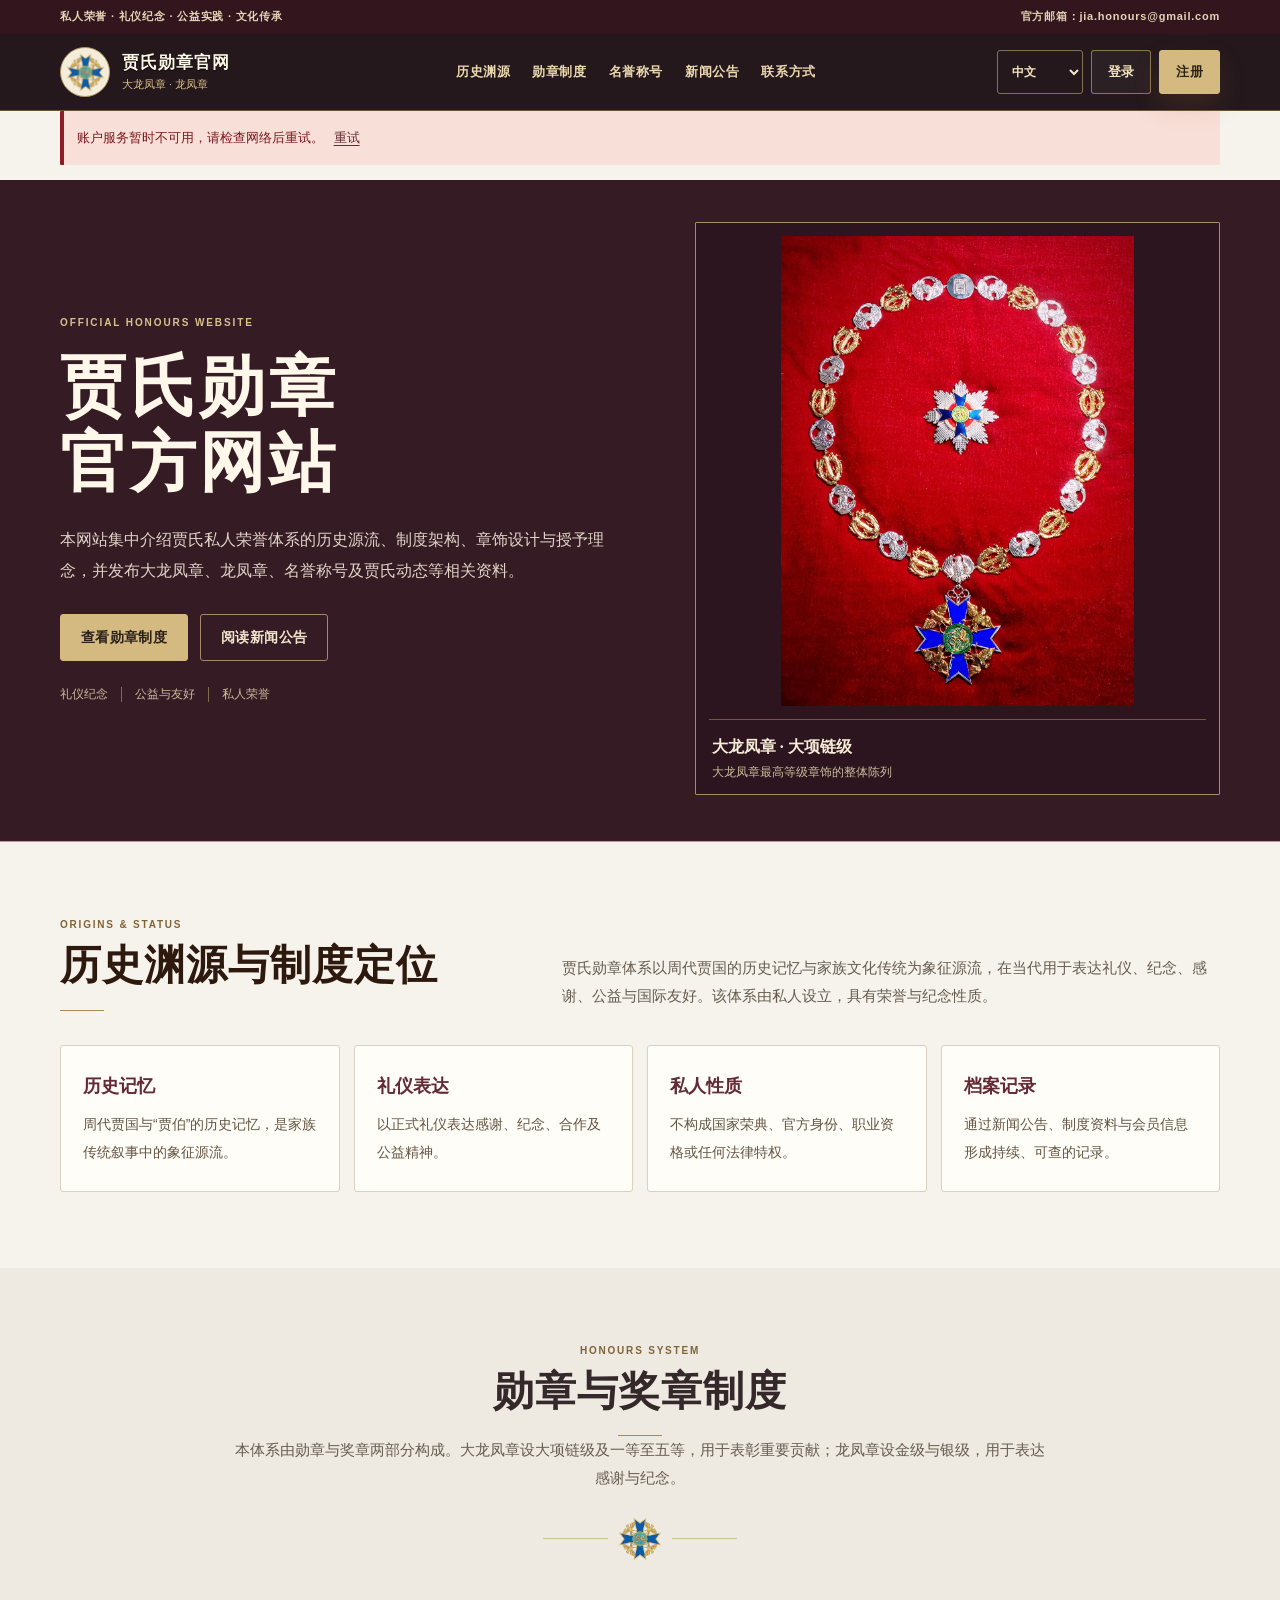
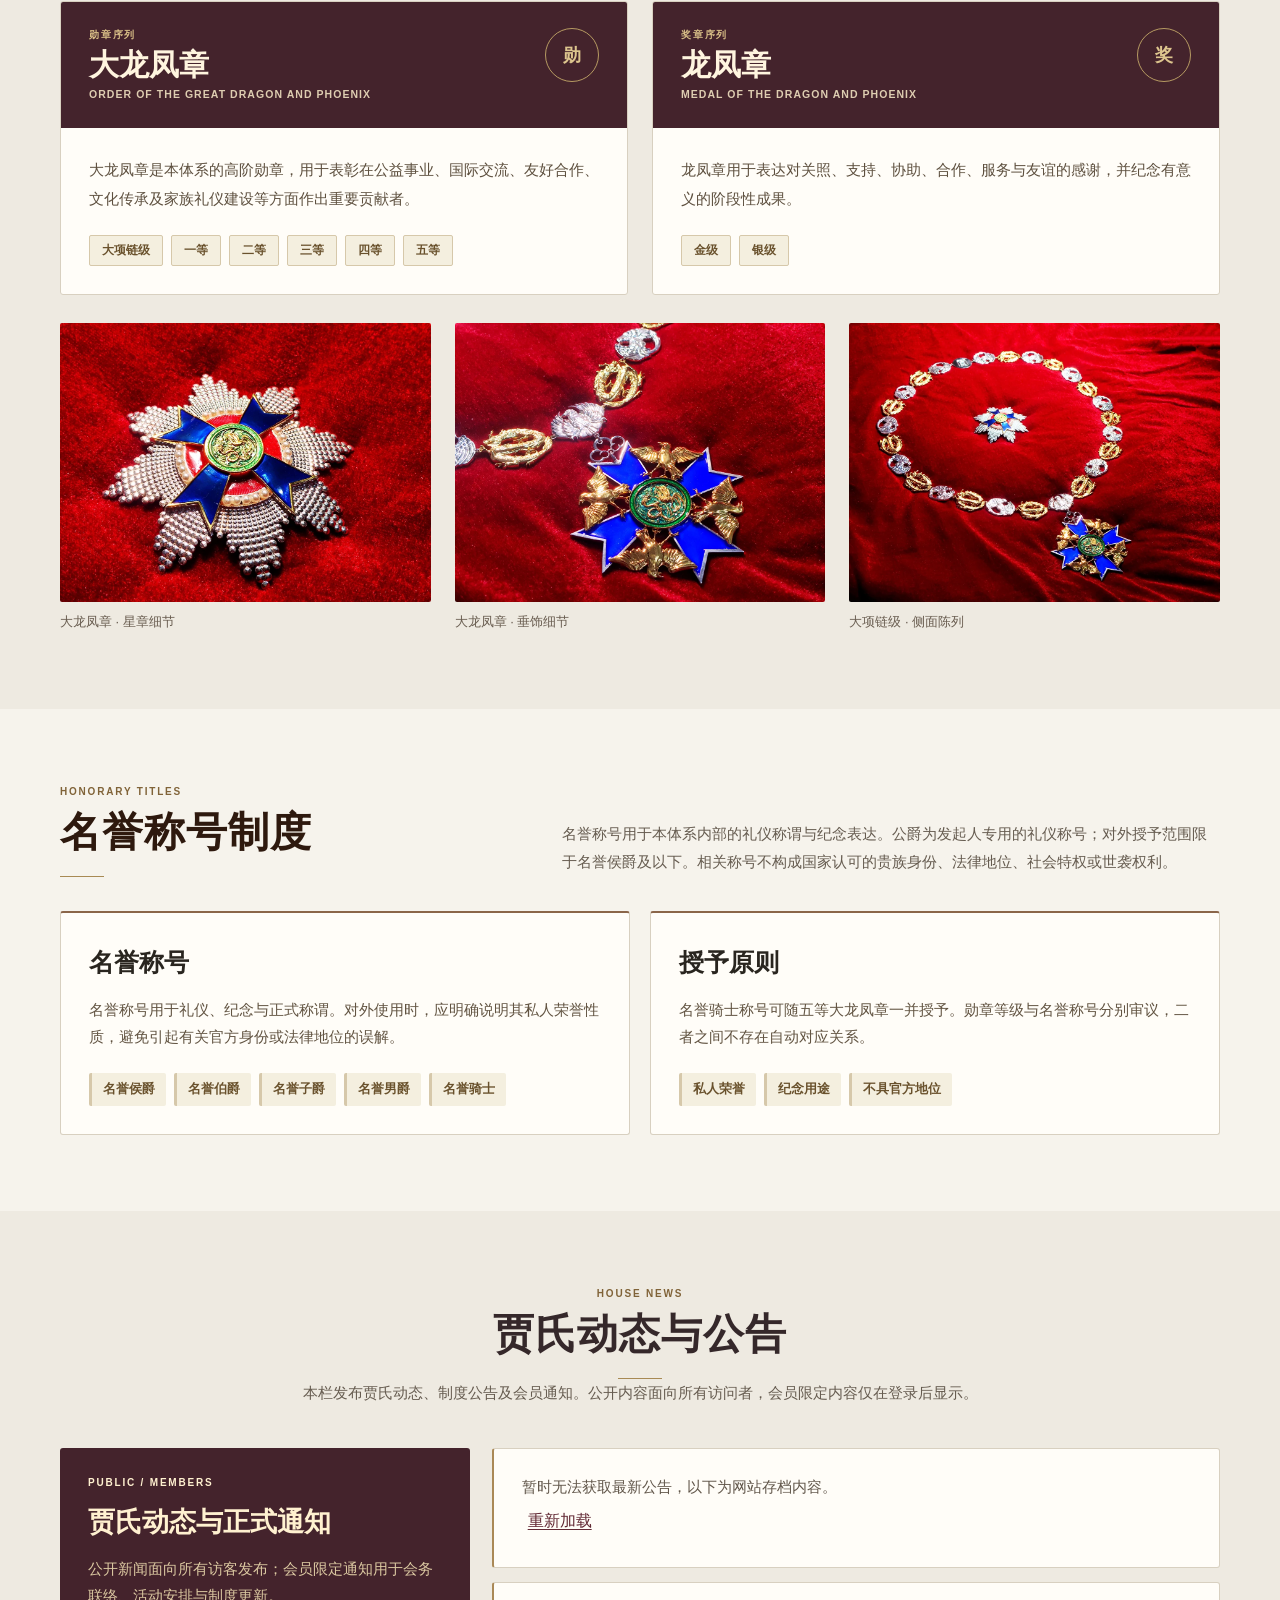
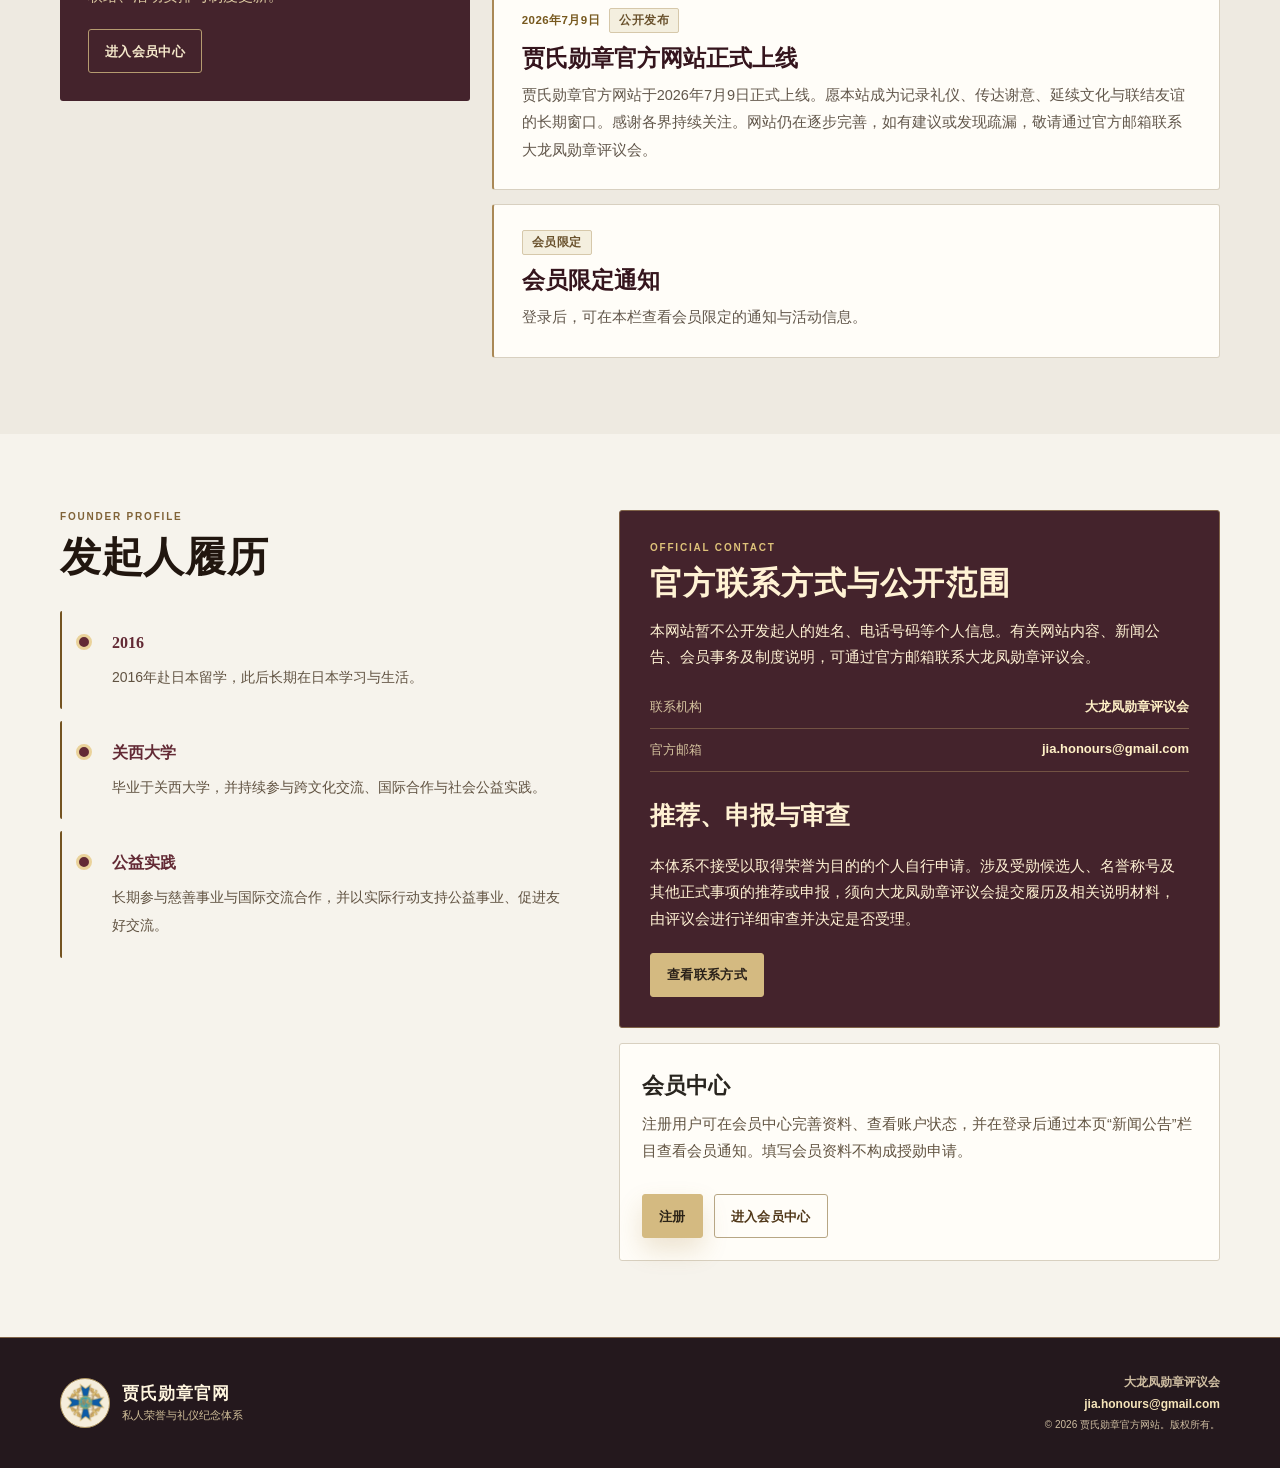
==== commit 742e88f0: "Fix gallery proportions and proofread Chinese, Japanese and English Remove oversized empty image are" ====
--- a/index.html
+++ b/index.html
@@ -3,7 +3,7 @@
 <head>
   <meta charset="utf-8" />
   <meta name="viewport" content="width=device-width, initial-scale=1" />
-  <meta name="description" content="贾氏勋章官方网站，介绍大龙凤章、龙凤章、名誉称号、本家新闻及相关礼仪制度。" />
+  <meta name="description" content="贾氏勋章官方网站，介绍大龙凤章、龙凤章、名誉称号、贾氏动态及相关礼仪制度。" />
   <meta name="theme-color" content="#2b0910" />
   <link rel="icon" href="assets/crest-small.webp" type="image/webp" />
   <title>贾氏勋章官方网站｜大龙凤章 · 龙凤章</title>
@@ -79,7 +79,7 @@
     @media(max-width:680px){.mobile-nav a,.mobile-account .btn{min-height:44px}}
     @media(prefers-reduced-motion:reduce){html{scroll-behavior:auto}*,*:before,*:after{transition:none!important;animation:none!important}}
 </style><link rel="stylesheet" href="assets/roman-imperial.css?v=58">
-<link rel="stylesheet" href="assets/refinement.css?v=20261026"><link rel="canonical" href="https://www.jia-honours.com/"></head>
+<link rel="stylesheet" href="assets/refinement.css?v=20261026-2"><link rel="canonical" href="https://www.jia-honours.com/"></head>
 <body>
   <div class="ceremonial-bar"><div class="wrap"><span data-i18n="ribbonLeft">私人荣誉 · 礼仪纪念 · 公益实践 · 文化传承</span><span data-i18n="ribbonRight">官方邮箱：jia.honours@gmail.com</span></div></div>
   <header class="site-header">
@@ -95,13 +95,13 @@
   <div id="sessionMsg" class="wrap msg" role="status" aria-live="polite"></div>
   <main>
     <section id="top" class="hero"><div class="wrap hero-grid">
-      <div class="proclamation"><div class="kicker" data-i18n="heroKicker">Official Honours Website</div><h1 data-i18n-html="heroTitle">贾氏勋章<br>官方网站</h1><p class="lead" data-i18n="heroLead">本网站集中呈现贾氏私人荣誉体系的历史源流、制度架构、章饰设计与授予理念。</p><div class="hero-actions"><a class="btn primary big" href="#honours" data-i18n="heroBtn1">查看勋章制度</a><a class="btn ghost big" href="#news" data-i18n="heroBtn2">阅读新闻公告</a></div><div class="seal-row"><span class="seal-note" data-i18n="seal1">礼仪纪念</span><span class="seal-note" data-i18n="seal2">公益与友好</span><span class="seal-note" data-i18n="seal3">私人荣誉</span></div></div>
+      <div class="proclamation"><div class="kicker" data-i18n="heroKicker">Official Honours Website</div><h1 data-i18n-html="heroTitle">贾氏勋章<br>官方网站</h1><p class="lead" data-i18n="heroLead">本网站集中介绍贾氏私人荣誉体系的历史源流、制度架构、章饰设计与授予理念，并发布大龙凤章、龙凤章、名誉称号及贾氏动态等相关资料。</p><div class="hero-actions"><a class="btn primary big" href="#honours" data-i18n="heroBtn1">查看勋章制度</a><a class="btn ghost big" href="#news" data-i18n="heroBtn2">阅读新闻公告</a></div><div class="seal-row"><span class="seal-note" data-i18n="seal1">礼仪纪念</span><span class="seal-note" data-i18n="seal2">公益与友好</span><span class="seal-note" data-i18n="seal3">私人荣誉</span></div></div>
       <figure class="image-frame"><div class="image-stage"><img src="assets/grand-collar.webp" width="1051" height="1400" fetchpriority="high" data-i18n-alt="heroImageAlt" alt="大龙凤章大项链级整体陈列"></div><figcaption class="caption"><b data-i18n="heroCaptionTitle">大龙凤章 · 大项链级</b><span data-i18n="heroCaptionSub">大龙凤章最高等级章饰的整体陈列</span></figcaption></figure>
     </div></section>
 
-    <section id="origin" class="section"><div class="wrap"><div class="section-head"><div><div class="kicker" data-i18n="originKicker">Origins & Position</div><h2 data-i18n="originTitle">历史渊源与制度定位</h2></div><p data-i18n="originLead">贾氏勋章体系以周代贾国的历史记忆与家门文化为象征源流。</p></div><div class="evidence-strip"><article class="evidence"><b data-i18n="evidence1Title">历史记忆</b><span data-i18n="evidence1Text">周代贾国与“贾伯”的历史记忆，构成家门叙事的象征源流。</span></article><article class="evidence"><b data-i18n="evidence2Title">礼仪表达</b><span data-i18n="evidence2Text">以正式礼仪表达感谢、纪念、合作与公益精神。</span></article><article class="evidence"><b data-i18n="evidence3Title">制度边界</b><span data-i18n="evidence3Text">不构成国家荣典、公权身份、职业资格或法律特权。</span></article><article class="evidence"><b data-i18n="evidence4Title">档案记录</b><span data-i18n="evidence4Text">通过新闻公告、制度资料与会员信息形成持续记录。</span></article></div></div></section>
-
-    <section id="honours" class="section alt"><div class="wrap"><div class="section-head center"><div class="kicker" data-i18n="honoursKicker">Honours System</div><h2 data-i18n="honoursTitle">勋章与奖章制度</h2><p data-i18n="honoursLead">体系由勋章与奖章两部分构成。</p><div class="ornament"><img src="assets/crest-small.webp" width="160" height="160" alt="" loading="lazy"></div></div><div class="order-board"><article class="order-card"><div class="order-top"><div><div class="kicker" data-i18n="orderSeq">勋章序列</div><h3 data-i18n="orderTitle">大龙凤章</h3><div class="en" data-i18n="orderEn">Order of the Great Dragon and Phoenix</div></div><div class="icon-seal" data-i18n="orderIcon">勋</div></div><div class="order-body"><p data-i18n="orderText">大龙凤章为体系中的高阶勋章。</p><div class="tags"><span class="tag" data-i18n="gradeGrand">大项链级</span><span class="tag" data-i18n="grade1">一等</span><span class="tag" data-i18n="grade2">二等</span><span class="tag" data-i18n="grade3">三等</span><span class="tag" data-i18n="grade4">四等</span><span class="tag" data-i18n="grade5">五等</span></div></div></article><article class="order-card"><div class="order-top"><div><div class="kicker" data-i18n="medalSeq">奖章序列</div><h3 data-i18n="medalTitle">龙凤章</h3><div class="en" data-i18n="medalEn">Medal of the Dragon and Phoenix</div></div><div class="icon-seal" data-i18n="medalIcon">奖</div></div><div class="order-body"><p data-i18n="medalText">龙凤章为体系中的奖章。</p><div class="tags"><span class="tag" data-i18n="gold">金级</span><span class="tag" data-i18n="silver">银级</span></div></div></article></div><div class="detail-gallery">
+    <section id="origin" class="section"><div class="wrap"><div class="section-head"><div><div class="kicker" data-i18n="originKicker">Origins & Position</div><h2 data-i18n="originTitle">历史渊源与制度定位</h2></div><p data-i18n="originLead">贾氏勋章体系以周代贾国的历史记忆与家族文化传统为象征源流，在当代用于表达礼仪、纪念、感谢、公益与国际友好。该体系由私人设立，具有荣誉与纪念性质。</p></div><div class="evidence-strip"><article class="evidence"><b data-i18n="evidence1Title">历史记忆</b><span data-i18n="evidence1Text">周代贾国与“贾伯”的历史记忆，是家族传统叙事中的象征源流。</span></article><article class="evidence"><b data-i18n="evidence2Title">礼仪表达</b><span data-i18n="evidence2Text">以正式礼仪表达感谢、纪念、合作与公益精神。</span></article><article class="evidence"><b data-i18n="evidence3Title">制度边界</b><span data-i18n="evidence3Text">不构成国家荣典、公权身份、职业资格或法律特权。</span></article><article class="evidence"><b data-i18n="evidence4Title">档案记录</b><span data-i18n="evidence4Text">通过新闻公告、制度资料与会员信息形成持续记录。</span></article></div></div></section>
+
+    <section id="honours" class="section alt"><div class="wrap"><div class="section-head center"><div class="kicker" data-i18n="honoursKicker">Honours System</div><h2 data-i18n="honoursTitle">勋章与奖章制度</h2><p data-i18n="honoursLead">体系由勋章与奖章两部分构成。</p><div class="ornament"><img src="assets/crest-small.webp" width="160" height="160" alt="" loading="lazy"></div></div><div class="order-board"><article class="order-card"><div class="order-top"><div><div class="kicker" data-i18n="orderSeq">勋章序列</div><h3 data-i18n="orderTitle">大龙凤章</h3><div class="en" data-i18n="orderEn">Order of the Great Dragon and Phoenix</div></div><div class="icon-seal" data-i18n="orderIcon">勋</div></div><div class="order-body"><p data-i18n="orderText">大龙凤章是本体系的高阶勋章，用于表彰在公益事业、国际交流、友好合作、文化传承及家族礼仪建设等方面作出重要贡献者。</p><div class="tags"><span class="tag" data-i18n="gradeGrand">大项链级</span><span class="tag" data-i18n="grade1">一等</span><span class="tag" data-i18n="grade2">二等</span><span class="tag" data-i18n="grade3">三等</span><span class="tag" data-i18n="grade4">四等</span><span class="tag" data-i18n="grade5">五等</span></div></div></article><article class="order-card"><div class="order-top"><div><div class="kicker" data-i18n="medalSeq">奖章序列</div><h3 data-i18n="medalTitle">龙凤章</h3><div class="en" data-i18n="medalEn">Medal of the Dragon and Phoenix</div></div><div class="icon-seal" data-i18n="medalIcon">奖</div></div><div class="order-body"><p data-i18n="medalText">龙凤章用于表达对关照、支持、协助、合作、服务与友谊的感谢，并纪念有意义的阶段性成果。</p><div class="tags"><span class="tag" data-i18n="gold">金级</span><span class="tag" data-i18n="silver">银级</span></div></div></article></div><div class="detail-gallery">
 <figure><a href="assets/star-close.jpg" target="_blank" rel="noopener"><img src="assets/star-close.webp" width="1200" height="901" loading="lazy" decoding="async" alt="大龙凤章星章细节" data-i18n-alt="galleryStar"></a><figcaption data-i18n="galleryStar">大龙凤章 · 星章细节</figcaption></figure>
 <figure><a href="assets/badge-close.jpg" target="_blank" rel="noopener"><img src="assets/badge-close.webp" width="1200" height="901" loading="lazy" decoding="async" alt="大龙凤章垂饰细节" data-i18n-alt="galleryBadge"></a><figcaption data-i18n="galleryBadge">大龙凤章 · 垂饰细节</figcaption></figure>
 <figure><a href="assets/grand-collar-side.jpg" target="_blank" rel="noopener"><img src="assets/grand-collar-side.webp" width="1200" height="901" loading="lazy" decoding="async" alt="大项链级侧面陈列" data-i18n-alt="galleryCollar"></a><figcaption data-i18n="galleryCollar">大项链级 · 侧面陈列</figcaption></figure>
@@ -109,9 +109,9 @@
 
     <section id="titles" class="section"><div class="wrap"><div class="section-head"><div><div class="kicker" data-i18n="titlesKicker">Honorary Titles</div><h2 data-i18n="titlesTitle">名誉称号制度</h2></div><p data-i18n="titlesLead">名誉称号用于本体系内部的礼仪称谓与纪念表达。</p></div><div class="title-grid"><article class="charter"><h3 data-i18n="dignitiesTitle">名誉称号</h3><p data-i18n="dignitiesText">名誉称号用于礼仪、纪念与正式称谓。</p><div class="mini-tags"><span class="mini-tag" data-i18n="marquis">名誉侯爵</span><span class="mini-tag" data-i18n="count">名誉伯爵</span><span class="mini-tag" data-i18n="viscount">名誉子爵</span><span class="mini-tag" data-i18n="baron">名誉男爵</span><span class="mini-tag" data-i18n="knight">名誉骑士</span></div></article><article class="charter"><h3 data-i18n="rulesTitle">授予原则</h3><p data-i18n="rulesText">名誉骑士称号可随五等大龙凤章一并授予。</p><div class="mini-tags"><span class="mini-tag" data-i18n="privateHonour">私人荣誉</span><span class="mini-tag" data-i18n="commemorativeUse">纪念用途</span><span class="mini-tag" data-i18n="noPublicPower">不具官方地位</span></div></article></div></div></section>
 
-    <section id="news" class="section alt"><div class="wrap"><div class="section-head center"><div class="kicker" data-i18n="newsKicker">House News</div><h2 data-i18n="newsTitle">本家新闻与公告</h2><p data-i18n="newsLead">本栏发布本家动态、制度公告及会员通知。</p></div><div class="news-layout"><aside class="news-intro"><div class="kicker" data-i18n="publicMembers">Public / Members</div><h3 data-i18n="newsIntroTitle">本家动态与正式通知</h3><p data-i18n="newsIntroText">公开新闻用于对外发布；会员限定通知用于会务联络、活动安排及制度更新。</p><a class="btn ghost" href="member.html" data-i18n="enterMember">进入会员中心</a></aside><div class="news-list" id="newsList"><article class="news-card"><div class="news-meta"><span>2026年7月9日</span><span class="badge" data-i18n="publicNews">公开发布</span></div><h3 data-i18n="newsFallbackTitle">贾氏勋章官方网站正式上线</h3><p data-i18n="newsFallbackText">贾氏勋章官方网站于2026年7月9日正式上线。愿本站成为记录礼仪、传达谢意、延续文化与联结友谊的长期窗口。</p></article></div></div></div></section>
-
-    <section id="contact" class="section"><div class="wrap profile-contact"><div><div class="kicker" data-i18n="founderKicker">Founder Profile</div><h2 data-i18n="founderTitle">发起人履历</h2><div class="timeline"><article class="time"><b data-i18n="time2016Title">2016</b><span class="sans" data-i18n="time2016Text">2016年赴日本留学，此后长期在日本学习与生活。</span></article><article class="time"><b data-i18n="kansaiTitle">关西大学</b><span class="sans" data-i18n="kansaiText">毕业于关西大学，并持续参与跨文化交流、国际合作与社会公益实践。</span></article><article class="time"><b data-i18n="publicServiceTitle">公益实践</b><span class="sans" data-i18n="publicServiceText">长期参与慈善事业与国际交流合作。</span></article></div></div><div><article class="contact-card"><div class="kicker" data-i18n="contactKicker">Official Contact</div><h2 data-i18n="contactTitle">官方联系方式与公开范围</h2><p data-i18n="contactLead">本网站暂不公开发起人的姓名、电话号码等个人信息。</p><div class="contact-row"><span data-i18n="contactOfficeLabel">联系机构</span><b data-i18n="contactOffice">大龙凤勋章评议会</b></div><div class="contact-row"><span data-i18n="officialEmailLabel">官方邮箱</span><b><a href="mailto:jia.honours@gmail.com">jia.honours@gmail.com</a></b></div><h3 data-i18n="applicationTitle">推荐、申报与审查</h3><p data-i18n="applicationText">本体系不接受以取得荣誉为目的的个人自行申请。</p><a class="btn primary" href="contact.html" data-i18n="contactPage">查看联系方式</a></article><article class="member-cta"><h3 data-i18n="memberCtaTitle">会员中心</h3><p data-i18n="memberCtaText">注册用户可在会员中心完善资料、查看账户状态。</p><div class="hero-actions"><button class="btn gold" id="registerCta" onclick="openAuth('register')" data-i18n="register">注册</button><a class="btn ghost" href="member.html" data-i18n="enterMember">进入会员中心</a></div></article></div></div></section>
+    <section id="news" class="section alt"><div class="wrap"><div class="section-head center"><div class="kicker" data-i18n="newsKicker">House News</div><h2 data-i18n="newsTitle">贾氏动态与公告</h2><p data-i18n="newsLead">本栏发布贾氏动态、制度公告及会员通知。公开内容面向所有访问者，会员限定内容仅在登录后显示。</p></div><div class="news-layout"><aside class="news-intro"><div class="kicker" data-i18n="publicMembers">Public / Members</div><h3 data-i18n="newsIntroTitle">贾氏动态与正式通知</h3><p data-i18n="newsIntroText">公开新闻用于对外发布；会员限定通知用于会务联络、活动安排及制度更新。</p><a class="btn ghost" href="member.html" data-i18n="enterMember">进入会员中心</a></aside><div class="news-list" id="newsList"><article class="news-card"><div class="news-meta"><span>2026年7月9日</span><span class="badge" data-i18n="publicNews">公开发布</span></div><h3 data-i18n="newsFallbackTitle">贾氏勋章官方网站正式上线</h3><p data-i18n="newsFallbackText">贾氏勋章官方网站于2026年7月9日正式上线。愿本站成为记录礼仪、传达谢意、延续文化与联结友谊的长期窗口。</p></article></div></div></div></section>
+
+    <section id="contact" class="section"><div class="wrap profile-contact"><div><div class="kicker" data-i18n="founderKicker">Founder Profile</div><h2 data-i18n="founderTitle">发起人履历</h2><div class="timeline"><article class="time"><b data-i18n="time2016Title">2016</b><span class="sans" data-i18n="time2016Text">2016年赴日本留学，此后长期在日本学习与生活。</span></article><article class="time"><b data-i18n="kansaiTitle">关西大学</b><span class="sans" data-i18n="kansaiText">毕业于关西大学，并持续参与跨文化交流、国际合作与社会公益实践。</span></article><article class="time"><b data-i18n="publicServiceTitle">公益实践</b><span class="sans" data-i18n="publicServiceText">长期参与慈善事业与国际交流合作。</span></article></div></div><div><article class="contact-card"><div class="kicker" data-i18n="contactKicker">Official Contact</div><h2 data-i18n="contactTitle">官方联系方式与公开范围</h2><p data-i18n="contactLead">本网站暂不公开发起人的姓名、电话号码等个人信息。</p><div class="contact-row"><span data-i18n="contactOfficeLabel">联系机构</span><b data-i18n="contactOffice">大龙凤勋章评议会</b></div><div class="contact-row"><span data-i18n="officialEmailLabel">官方邮箱</span><b><a href="mailto:jia.honours@gmail.com">jia.honours@gmail.com</a></b></div><h3 data-i18n="applicationTitle">推荐、申报与审查</h3><p data-i18n="applicationText">本体系不接受以取得荣誉为目的的个人自行申请。</p><a class="btn primary" href="contact.html" data-i18n="contactPage">查看联系方式</a></article><article class="member-cta"><h3 data-i18n="memberCtaTitle">会员中心</h3><p data-i18n="memberCtaText">注册用户可在会员中心完善资料、查看账户状态，并在登录后通过本页“新闻公告”栏目查看会员通知。填写会员资料不构成授勋申请。</p><div class="hero-actions"><button class="btn gold" id="registerCta" onclick="openAuth('register')" data-i18n="register">注册</button><a class="btn ghost" href="member.html" data-i18n="enterMember">进入会员中心</a></div></article></div></div></section>
   </main>
 
   <footer class="footer"><div class="wrap footer-grid"><a href="#top" class="brand"><span class="brand-mark"><img src="assets/crest-small.webp" width="160" height="160" alt=""></span><span><span class="brand-title" data-i18n="brandTitle">贾氏勋章官网</span><span class="brand-sub" data-i18n="footerBrandSub">私人荣誉与礼仪纪念体系</span></span></a><div class="footer-meta"><strong data-i18n="footerOffice">大龙凤勋章评议会</strong><br><a href="mailto:jia.honours@gmail.com">jia.honours@gmail.com</a><small data-i18n="footerCopyright">© 2026 贾氏勋章官方网站。版权所有。</small></div></div></footer>
@@ -204,7 +204,7 @@
     "enterMember": "进入会员中心",
     "heroKicker": "Official Honours Website",
     "heroTitle": "贾氏勋章<br>官方网站",
-    "heroLead": "本网站集中介绍贾氏私人荣誉体系的历史源流、制度架构、徽章设计与授予理念，并发布大龙凤章、龙凤章、名誉称号及本家新闻等相关资料。",
+    "heroLead": "本网站集中介绍贾氏私人荣誉体系的历史源流、制度架构、章饰设计与授予理念，并发布大龙凤章、龙凤章、名誉称号及贾氏动态等相关资料。",
     "heroBtn1": "查看勋章制度",
     "heroBtn2": "阅读新闻公告",
     "seal1": "礼仪纪念",
@@ -212,11 +212,11 @@
     "seal3": "私人荣誉",
     "heroCaptionTitle": "大龙凤章 · 大项链级",
     "heroCaptionSub": "大龙凤章最高等级章饰的整体陈列",
-    "originKicker": "Origins & Position",
+    "originKicker": "Origins & Status",
     "originTitle": "历史渊源与制度定位",
-    "originLead": "贾氏勋章体系以周代贾国的历史记忆与家门文化传统为象征源流，在当代用于表达礼仪、纪念、感谢、公益与国际友好。该体系由私人设立，属于荣誉与纪念性质。",
+    "originLead": "贾氏勋章体系以周代贾国的历史记忆与家族文化传统为象征源流，在当代用于表达礼仪、纪念、感谢、公益与国际友好。该体系由私人设立，具有荣誉与纪念性质。",
     "evidence1Title": "历史记忆",
-    "evidence1Text": "周代贾国与“贾伯”的历史记忆，是家门传统叙事中的象征源流。",
+    "evidence1Text": "周代贾国与“贾伯”的历史记忆，是家族传统叙事中的象征源流。",
     "evidence2Title": "礼仪表达",
     "evidence2Text": "以正式礼仪表达感谢、纪念、合作及公益精神。",
     "evidence3Title": "私人性质",
@@ -229,7 +229,7 @@
     "orderSeq": "勋章序列",
     "orderTitle": "大龙凤章",
     "orderEn": "Order of the Great Dragon and Phoenix",
-    "orderText": "大龙凤章是本体系的高阶勋章，用于表彰在公益事业、国际交流、友好合作、文化传承及家门礼仪建设等方面作出重要贡献者。",
+    "orderText": "大龙凤章是本体系的高阶勋章，用于表彰在公益事业、国际交流、友好合作、文化传承及家族礼仪建设等方面作出重要贡献者。",
     "orderIcon": "勋",
     "gradeGrand": "大项链级",
     "grade1": "一等",
@@ -240,7 +240,7 @@
     "medalSeq": "奖章序列",
     "medalTitle": "龙凤章",
     "medalEn": "Medal of the Dragon and Phoenix",
-    "medalText": "龙凤章用于表达对关照、支持、协助、合作、服务与友谊的感谢，并纪念具有意义的阶段成果。",
+    "medalText": "龙凤章用于表达对关照、支持、协助、合作、服务与友谊的感谢，并纪念有意义的阶段性成果。",
     "medalIcon": "奖",
     "gold": "金级",
     "silver": "银级",
@@ -260,15 +260,15 @@
     "commemorativeUse": "纪念用途",
     "noPublicPower": "不具官方地位",
     "newsKicker": "House News",
-    "newsTitle": "本家新闻与公告",
-    "newsLead": "本栏发布本家动态、制度公告及会员通知。公开内容面向所有访问者，会员限定内容仅在登录后显示。",
+    "newsTitle": "贾氏动态与公告",
+    "newsLead": "本栏发布贾氏动态、制度公告及会员通知。公开内容面向所有访问者，会员限定内容仅在登录后显示。",
     "publicMembers": "Public / Members",
-    "newsIntroTitle": "本家动态与官方通知",
+    "newsIntroTitle": "贾氏动态与正式通知",
     "newsIntroText": "公开新闻面向所有访客发布；会员限定通知用于会务联络、活动安排与制度更新。",
     "publicNews": "公开发布",
     "memberNews": "会员限定",
     "lockedMembersTitle": "会员限定通知",
-    "lockedMembersText": "登录会员中心后，可查看会员限定的通知与活动信息。",
+    "lockedMembersText": "登录后，可在本栏查看会员限定的通知与活动信息。",
     "newsFallbackTitle": "贾氏勋章官方网站正式上线",
     "newsFallbackText": "贾氏勋章官方网站于2026年7月9日正式上线。愿本站成为记录礼仪、传达谢意、延续文化与联结友谊的长期窗口。感谢各界持续关注。网站仍在逐步完善，如有建议或发现疏漏，敬请通过官方邮箱联系大龙凤勋章评议会。",
     "founderKicker": "Founder Profile",
@@ -288,7 +288,7 @@
     "applicationTitle": "推荐、申报与审查",
     "applicationText": "本体系不接受以取得荣誉为目的的个人自行申请。涉及受勋候选人、名誉称号及其他正式事项的推荐或申报，须向大龙凤勋章评议会提交履历及相关说明材料，由评议会进行详细审查并决定是否受理。",
     "memberCtaTitle": "会员中心",
-    "memberCtaText": "注册用户可在会员中心完善资料、查看账户状态，并接收面向会员发布的通知。填写会员资料不构成授勋申请。",
+    "memberCtaText": "注册用户可在会员中心完善资料、查看账户状态，并在登录后通过本页“新闻公告”栏目查看会员通知。填写会员资料不构成授勋申请。",
     "footerBrandSub": "私人荣誉与礼仪纪念体系",
     "privacy": "隐私政策",
     "terms": "会员条款",
@@ -321,7 +321,7 @@
     "termsLink": "会员使用说明",
     "logoAlt": "贾氏勋章标志",
     "heroImageAlt": "大龙凤章大项链级整体陈列",
-    "metaDescription": "贾氏勋章官方网站，介绍大龙凤章、龙凤章、名誉称号、本家新闻及相关礼仪制度。",
+    "metaDescription": "贾氏勋章官方网站，介绍大龙凤章、龙凤章、名誉称号、贾氏动态及相关礼仪制度。",
     "mobileMenu": "菜单",
     "closeMenu": "关闭菜单",
     "backToTop": "返回顶部",
@@ -331,7 +331,7 @@
   "ja": {
     "title": "賈氏勲章公式サイト｜大龍鳳章・龍鳳章",
     "ribbonLeft": "私的栄誉 · 儀礼と記念 · 公益活動 · 文化継承",
-    "ribbonRight": "公式メール：jia.honours@gmail.com",
+    "ribbonRight": "公式メールアドレス：jia.honours@gmail.com",
     "brandTitle": "賈氏勲章公式サイト",
     "brandSub": "大龍鳳章・龍鳳章",
     "navOrigin": "由来と位置づけ",
@@ -352,10 +352,10 @@
     "heroBtn2": "ニュースを見る",
     "seal1": "儀礼と記念",
     "seal2": "公益と友好",
-    "seal3": "私的な制度",
+    "seal3": "私的な栄誉",
     "heroCaptionTitle": "大龍鳳章・大頸飾級",
     "heroCaptionSub": "大龍鳳章の最高位にあたる頸飾の全体展示",
-    "originKicker": "Origins & Position",
+    "originKicker": "Origins & Status",
     "originTitle": "歴史的由来と制度上の位置づけ",
     "originLead": "賈氏勲章制度は、周代の賈国にまつわる歴史的記憶と、賈家に受け継がれる文化的伝統を象徴的な源流としています。現代においては、儀礼、記念、感謝、公益、国際親善を表す私的な栄誉・記念制度として位置づけられています。",
     "evidence1Title": "歴史的背景",
@@ -363,7 +363,7 @@
     "evidence2Title": "儀礼と記念",
     "evidence2Text": "感謝、記念、協力、公益の精神を正式な儀礼によって表します。",
     "evidence3Title": "私的な制度",
-    "evidence3Text": "国家の栄典、公式な身分、職業資格、法的特権を付与するものではありません。",
+    "evidence3Text": "国家の栄典、公的な身分、職業資格、法的特権を付与するものではありません。",
     "evidence4Title": "記録と案内",
     "evidence4Text": "ニュース、制度資料、会員情報を継続的に整理・記録します。",
     "honoursKicker": "Honours System",
@@ -391,7 +391,7 @@
     "titlesTitle": "名誉称号制度",
     "titlesLead": "名誉称号は、本制度における儀礼上の呼称および記念のために設けられています。公爵の称号は発起人本人のみが用い、対外的に授与する称号は名誉侯爵以下に限ります。これらは、国家により認められた貴族身分、法的地位、社会的特権、世襲権を生じさせるものではありません。",
     "dignitiesTitle": "名誉称号",
-    "dignitiesText": "儀礼、記念、正式な呼称のために用いる称号です。対外的に用いる際は、私的な栄誉であることを明確にし、公式な身分や法的地位を伴うとの誤解を招かない表現を基本とします。",
+    "dignitiesText": "儀礼、記念、正式な呼称のために用いる称号です。対外的に用いる際は、私的な栄誉であることを明確にし、公的な身分や法的地位を伴うとの誤解を招かない表現を基本とします。",
     "marquis": "名誉侯爵",
     "count": "名誉伯爵",
     "viscount": "名誉子爵",
@@ -401,7 +401,7 @@
     "rulesText": "名誉騎士の称号は、五等大龍鳳章と併せて授与されることがあります。勲章の等級と名誉称号はそれぞれ個別に審議され、自動的に対応するものではありません。",
     "privateHonour": "私的な栄誉",
     "commemorativeUse": "記念用途",
-    "noPublicPower": "公的権限を伴わない",
+    "noPublicPower": "公的な地位を伴わない",
     "newsKicker": "House News",
     "newsTitle": "賈家からのニュース・お知らせ",
     "newsLead": "賈家の動向、制度上のお知らせ、会員向けの連絡を掲載します。一般公開の記事はどなたでも閲覧でき、会員限定の記事はログイン後に表示されます。",
@@ -411,9 +411,9 @@
     "publicNews": "一般公開",
     "memberNews": "会員限定",
     "lockedMembersTitle": "会員限定のお知らせ",
-    "lockedMembersText": "会員ページへログインすると、会員限定のお知らせや行事情報をご覧いただけます。",
+    "lockedMembersText": "ログインすると、この欄で会員限定のお知らせや行事情報をご覧いただけます。",
     "newsFallbackTitle": "賈氏勲章公式サイト開設のお知らせ",
-    "newsFallbackText": "賈氏勲章公式サイトを2026年7月9日に正式開設いたしました。本サイトが、儀礼を記録し、感謝を伝え、文化を受け継ぎ、友好を育むための継続的な窓口となることを願っております。今後ともご関心をお寄せいただければ幸いです。お気づきの点やご意見がございましたら、公式メールを通じて大龍鳳章評議会までお寄せください。",
+    "newsFallbackText": "賈氏勲章公式サイトを2026年7月9日に正式に開設いたしました。本サイトが、儀礼を記録し、感謝を伝え、文化を受け継ぎ、友好を育むための継続的な窓口となることを願っております。日頃よりご関心をお寄せいただき、ありがとうございます。本サイトは引き続き整備を進めております。お気づきの点やご意見がございましたら、公式メールアドレス宛てに大龍鳳章評議会までお寄せください。",
     "founderKicker": "Founder Profile",
     "founderTitle": "発起人略歴",
     "time2016Title": "2016",
@@ -424,14 +424,14 @@
     "publicServiceText": "慈善活動および国際交流・協力に継続的に参加し、公益への貢献と友好関係の促進を重視しています。",
     "contactKicker": "Official Contact",
     "contactTitle": "公式連絡先と公開情報",
-    "contactLead": "本サイトでは、発起人の氏名や電話番号などの私的情報を公開していません。サイトの内容、ニュース、会員に関する事項、制度の説明については、公式メールを通じて大龍鳳章評議会までお問い合わせください。",
+    "contactLead": "本サイトでは、発起人の氏名や電話番号などの個人情報を公開していません。サイトの内容、ニュース、会員に関する事項、制度の説明については、公式メールアドレス宛てに大龍鳳章評議会までお問い合わせください。",
     "contactOfficeLabel": "連絡窓口",
     "contactOffice": "大龍鳳章評議会",
-    "officialEmailLabel": "公式メール",
+    "officialEmailLabel": "公式メールアドレス",
     "applicationTitle": "推薦・申出と審査",
-    "applicationText": "栄誉の取得のみを目的とする本人からの申請は受け付けていません。授与候補者、名誉称号その他の正式な事項に関する推薦または申出には、略歴書および関係資料の提出が必要です。大龍鳳章評議会が内容を詳しく審査し、正式な審議に付すかどうかを決定します。",
+    "applicationText": "栄誉の取得を目的とする本人からの申請は受け付けていません。授与候補者、名誉称号その他の正式な事項に関する推薦または申出には、略歴書および関係資料の提出が必要です。大龍鳳章評議会が内容を詳しく審査し、受理するかどうかを決定します。",
     "memberCtaTitle": "会員ページ",
-    "memberCtaText": "登録会員は会員ページで情報を登録・更新し、アカウントの状態を確認し、会員向けのお知らせを受け取ることができます。会員情報の登録は勲章の申請ではありません。",
+    "memberCtaText": "登録会員は会員ページで情報を登録・更新し、アカウントの状態を確認できます。会員向けのお知らせは、ログイン後にトップページの「ニュース・お知らせ」でご覧いただけます。会員情報の登録は勲章の申請ではありません。",
     "footerBrandSub": "私的な栄誉・記念制度",
     "privacy": "プライバシーポリシー",
     "terms": "会員規約",
@@ -459,12 +459,12 @@
     "submitLogin": "ログイン",
     "submitRegister": "登録を完了する",
     "submitReset": "パスワードを更新",
-    "authNote": "登録情報は、アカウントの確認、会員への連絡、サイトの安全管理に必要な範囲で取り扱います。",
+    "authNote": "登録情報は、アカウントの確認、会員への連絡、サイトの安全管理のために、個人情報保護の原則に従って取り扱います。",
     "privacyLink": "個人情報の取扱い",
     "termsLink": "会員機能の利用案内",
     "logoAlt": "賈氏勲章の紋章",
     "heroImageAlt": "大龍鳳章・大頸飾級の全体展示",
-    "metaDescription": "大龍鳳章、龍鳳章、名誉称号、本家からのニュース、関連する儀礼制度を紹介する賈氏勲章公式サイトです。",
+    "metaDescription": "大龍鳳章、龍鳳章、名誉称号、賈家からのニュース、関連する儀礼制度を紹介する賈氏勲章公式サイトです。",
     "mobileMenu": "メニュー",
     "closeMenu": "メニューを閉じる",
     "backToTop": "ページ上部へ",
@@ -472,11 +472,11 @@
     "footerCopyright": "© 2026 賈氏勲章公式サイト. All rights reserved."
   },
   "en": {
-    "title": "Jia Honours Official Website | Order of the Great Dragon and Phoenix · Dragon and Phoenix Medal",
+    "title": "Jia Honours Official Website | Order of the Great Dragon and Phoenix · Medal of the Dragon and Phoenix",
     "ribbonLeft": "Private Honours · Ceremony and Remembrance · Public Service · Cultural Continuity",
     "ribbonRight": "Official email: jia.honours@gmail.com",
     "brandTitle": "Jia Honours",
-    "brandSub": "Order of the Great Dragon and Phoenix · Dragon and Phoenix Medal",
+    "brandSub": "Order of the Great Dragon and Phoenix · Medal of the Dragon and Phoenix",
     "navOrigin": "Origins",
     "navHonours": "Honours",
     "navTitles": "Honorary Titles",
@@ -490,7 +490,7 @@
     "enterMember": "Go to Member Area",
     "heroKicker": "Official Honours Website",
     "heroTitle": "Jia Honours<br>Official Website",
-    "heroLead": "This website presents the history, structure, insignia and principles of conferment of the Jia family’s privately established honours and commemorative system. It also publishes official information on the Order of the Great Dragon and Phoenix, the Dragon and Phoenix Medal, honorary titles and house news.",
+    "heroLead": "This website presents the history, structure, insignia and principles of conferment of the Jia family’s privately established honours and commemorative system. It also publishes official information on the Order of the Great Dragon and Phoenix, the Medal of the Dragon and Phoenix, honorary titles and house news.",
     "heroBtn1": "Explore the Honours",
     "heroBtn2": "Read News & Notices",
     "seal1": "Ceremony & Remembrance",
@@ -498,9 +498,9 @@
     "seal3": "Private, Non-Governmental",
     "heroCaptionTitle": "Order of the Great Dragon and Phoenix · Grand Collar",
     "heroCaptionSub": "Full presentation of the highest class of the Order",
-    "originKicker": "Origins & Position",
+    "originKicker": "Origins & Status",
     "originTitle": "Origins and Institutional Status",
-    "originLead": "The Jia honours system draws symbolic inspiration from the historical memory of the Zhou-period State of Jia and the cultural traditions of the Jia family. Today, it is a privately established honours and commemorative system centred on ceremony, gratitude, public service and international friendship.",
+    "originLead": "The Jia honours system draws symbolic inspiration from the historical memory of the Zhou-period State of Jia and the cultural traditions of the Jia family. Today, it is a privately established honours and commemorative system centred on ceremony, remembrance, gratitude, public service and international friendship.",
     "evidence1Title": "Historical Memory",
     "evidence1Text": "The State of Jia and the historical title Jia Bo serve as symbolic references within the historical tradition of the Jia family.",
     "evidence2Title": "Ceremonial Expression",
@@ -511,7 +511,7 @@
     "evidence4Text": "Official news, institutional materials and member information provide a continuing documentary record.",
     "honoursKicker": "Honours System",
     "honoursTitle": "Orders and Medals",
-    "honoursLead": "The system comprises an order and a medal. The Order of the Great Dragon and Phoenix is divided into the Grand Collar and First through Fifth Classes; the Dragon and Phoenix Medal is awarded in Gold and Silver grades. The former recognises distinguished service, while the latter expresses gratitude and commemoration.",
+    "honoursLead": "The system comprises an order and a medal. The Order of the Great Dragon and Phoenix has the Grand Collar and First to Fifth Classes; the Medal of the Dragon and Phoenix is awarded in Gold and Silver grades. The former recognises significant contributions, while the latter expresses gratitude and commemoration.",
     "orderSeq": "Order",
     "orderTitle": "Order of the Great Dragon and Phoenix",
     "orderEn": "Order of the Great Dragon and Phoenix",
@@ -524,17 +524,17 @@
     "grade4": "Fourth Class",
     "grade5": "Fifth Class",
     "medalSeq": "Medal",
-    "medalTitle": "Dragon and Phoenix Medal",
+    "medalTitle": "Medal of the Dragon and Phoenix",
     "medalEn": "Medal of the Dragon and Phoenix",
-    "medalText": "The Dragon and Phoenix Medal expresses gratitude for support, assistance, cooperation, service and friendship, and commemorates meaningful milestones and achievements.",
+    "medalText": "The Medal of the Dragon and Phoenix expresses gratitude for support, assistance, cooperation, service and friendship, and commemorates meaningful milestones and achievements.",
     "medalIcon": "M",
     "gold": "Gold Grade",
     "silver": "Silver Grade",
     "titlesKicker": "Honorary Titles",
     "titlesTitle": "Honorary Title System",
-    "titlesLead": "Honorary titles serve ceremonial and commemorative forms of address within the system. The title of Duke is reserved for the founder; titles conferred on others are limited to Honorary Marquis and below. They create no state-recognised nobility, legal status, social privilege or hereditary right.",
+    "titlesLead": "Honorary titles serve as ceremonial forms of address and expressions of commemoration within the system. The title of Duke is reserved for the founder; titles conferred on others are limited to Honorary Marquis and below. They create no state-recognised nobility, legal status, social privilege or hereditary right.",
     "dignitiesTitle": "Honorary Dignities",
-    "dignitiesText": "These titles are used for ceremonial, commemorative and formal forms of address. Public use should make their private nature clear and avoid implying official status or legal standing.",
+    "dignitiesText": "These titles are used in ceremonies, for commemoration and as formal forms of address. Public use should make their private nature clear and avoid implying official status or legal standing.",
     "marquis": "Honorary Marquis",
     "count": "Honorary Count",
     "viscount": "Honorary Viscount",
@@ -550,17 +550,17 @@
     "newsLead": "This section publishes house news, institutional notices and member communications. Public articles are open to all visitors; member-only items become available after login.",
     "publicMembers": "Public / Members",
     "newsIntroTitle": "House Updates and Official Notices",
-    "newsIntroText": "Public articles provide external announcements, while member-only notices cover administration, events and institutional updates.",
+    "newsIntroText": "Public news is available to all visitors, while member-only notices cover membership administration, event arrangements and updates to the honours system.",
     "publicNews": "Public",
     "memberNews": "Members only",
     "lockedMembersTitle": "Member-only notice",
-    "lockedMembersText": "Log in to the member area to view member-only notices and event information.",
+    "lockedMembersText": "Log in to view member-only notices and event information in this section.",
     "newsFallbackTitle": "Launch of the Jia Honours Official Website",
-    "newsFallbackText": "The Jia Honours official website was formally launched on 9 July 2026. May it serve as a lasting place to record ceremony, convey gratitude, sustain cultural traditions and strengthen friendship. We welcome your continued interest. As the website develops, comments and corrections may be sent to the Council of the Order of the Great Dragon and Phoenix through the official email address.",
+    "newsFallbackText": "The Jia Honours official website was formally launched on 9 July 2026. We hope it will provide a lasting record of ceremonies, a way to express gratitude, and a place to preserve cultural traditions and strengthen friendships. Thank you for your continued interest. As we continue to improve the website, please send any suggestions or corrections to the Council of the Order of the Great Dragon and Phoenix at the official email address.",
     "founderKicker": "Founder Profile",
     "founderTitle": "Founder Profile",
     "time2016Title": "2016",
-    "time2016Text": "The founder moved to Japan for study in 2016 and has continued to live and pursue academic work there.",
+    "time2016Text": "The founder went to Japan to study in 2016 and has spent many years studying and living there.",
     "kansaiTitle": "Kansai University",
     "kansaiText": "A graduate of Kansai University, the founder continues to take part in cross-cultural exchange, international cooperation and public-service activities.",
     "publicServiceTitle": "Public Service",
@@ -572,12 +572,12 @@
     "contactOffice": "Council of the Order of the Great Dragon and Phoenix",
     "officialEmailLabel": "Official email",
     "applicationTitle": "Nominations, Submissions and Review",
-    "applicationText": "Self-applications made solely for the purpose of obtaining an honour are not accepted. Formal nominations or submissions concerning prospective recipients, honorary titles or related matters must include a curriculum vitae and supporting information. The Council will conduct a detailed review and determine whether the matter should proceed to formal consideration.",
+    "applicationText": "Applications made by individuals to obtain an honour for themselves are not accepted. Formal nominations or submissions concerning prospective recipients, honorary titles or related matters must include a curriculum vitae and supporting information. The Council will review the material in detail and decide whether to accept the submission.",
     "memberCtaTitle": "Member Area",
-    "memberCtaText": "Registered users may complete or update their profile, view their account status and receive member communications. Completing a member profile does not constitute an application for an honour.",
+    "memberCtaText": "Registered users can complete or update their profile and view their account status in the member area. After logging in, they can read member notices in the News & Notices section of this page. Completing a member profile does not constitute an application for an honour.",
     "footerBrandSub": "Private Honours and Commemorative System",
-    "privacy": "Privacy Policy",
-    "terms": "Membership Terms",
+    "privacy": "Privacy Notice",
+    "terms": "Member Guidelines",
     "contactPage": "View Contact Information",
     "authKicker": "Member Access",
     "loginTitle": "Member Login",
@@ -590,7 +590,7 @@
     "nameLabel": "Full name",
     "emailLabel": "Email address",
     "emailConfirmLabel": "Confirm email address",
-    "phoneCountryLabel": "Country calling code",
+    "phoneCountryLabel": "Country or region calling code",
     "phoneNumberLabel": "Phone number",
     "verificationLabel": "Email verification code",
     "resetVerificationLabel": "Password-reset code",
@@ -604,10 +604,10 @@
     "submitReset": "Update password",
     "authNote": "Registration details are used only for account verification, member communications and website security, and are handled in accordance with the privacy notice.",
     "privacyLink": "Privacy Notice",
-    "termsLink": "Member Use Notice",
+    "termsLink": "Member Guidelines",
     "logoAlt": "Emblem of Jia Honours",
     "heroImageAlt": "Full display of the Grand Collar of the Order of the Great Dragon and Phoenix",
-    "metaDescription": "The official Jia Honours website, presenting the Order of the Great Dragon and Phoenix, the Dragon and Phoenix Medal, honorary titles, house news and related ceremonial information.",
+    "metaDescription": "The official Jia Honours website, presenting the Order of the Great Dragon and Phoenix, the Medal of the Dragon and Phoenix, honorary titles, house news and related ceremonial information.",
     "mobileMenu": "Menu",
     "closeMenu": "Close menu",
     "backToTop": "Back to top",
@@ -648,7 +648,7 @@
     "验证码发送失败。": "認証コードを送信できませんでした。",
     "请填写姓名、邮箱、确认邮箱、电话、验证码和密码。": "氏名、メールアドレス、確認用メールアドレス、電話番号、認証コード、パスワードを入力してください。",
     "请输入邮箱和密码。": "メールアドレスとパスワードを入力してください。",
-    "注册成功，已进入会员中心。": "登録が完了しました。会員ページへ移動します。",
+    "注册成功，正在进入会员中心。": "登録が完了しました。会員ページへ移動します。",
     "登录成功。": "ログインしました。",
     "操作失败。": "処理を完了できませんでした。",
     "请求失败。": "通信に失敗しました。",
@@ -694,9 +694,9 @@
     "两次输入的邮箱不一致。": "The email addresses do not match.",
     "验证码已发送，请检查邮箱。": "A verification code has been sent. Please check your inbox.",
     "验证码发送失败。": "The verification code could not be sent.",
-    "请填写姓名、邮箱、确认邮箱、电话、验证码和密码。": "Please complete your name, email address, email confirmation, phone number, verification code, and password.",
+    "请填写姓名、邮箱、确认邮箱、电话、验证码和密码。": "Please enter your name, email address, phone number, verification code and password, and confirm your email address.",
     "请输入邮箱和密码。": "Please enter your email address and password.",
-    "注册成功，已进入会员中心。": "Registration complete. Redirecting to the member area.",
+    "注册成功，正在进入会员中心。": "Registration complete. Redirecting to the member area.",
     "登录成功。": "You are now logged in.",
     "操作失败。": "The operation could not be completed.",
     "请求失败。": "The request failed.",
@@ -717,8 +717,8 @@
     "验证码不正确、已过期或已失效。": "The verification code is incorrect, expired, or no longer valid.",
     "验证码已失效，请重新获取。": "The verification code is no longer valid. Please request a new code.",
     "验证码应为 6 位数字。": "The verification code must contain six digits.",
-    "密码长度需要为 8 至 128 位。": "The password must be between 8 and 128 characters.",
-    "请选择有效的国家或地区电话区号。": "Please select a valid country calling code.",
+    "密码长度需要为 8 至 128 位。": "The password must be between 8 and 128 characters long.",
+    "请选择有效的国家或地区电话区号。": "Please select a valid country or region calling code.",
     "为保护账户安全，请使用密码重置功能设置新密码。": "To protect your account, please use password reset to set a new password.",
     "请完成人机验证后重试。": "Please complete the security check and try again.",
     "人机验证未通过，请重试。": "The security check was not successful. Please try again.",
@@ -734,15 +734,20 @@
     "注册失败，请稍后再试。": "Registration failed. Please try again later.",
     "验证码发送失败，请稍后再试。": "The verification code could not be sent. Please try again later.",
     "密码重置验证码发送失败，请稍后再试。": "The password-reset code could not be sent. Please try again later.",
-    "密码重置失败，请稍后再试。": "The password could not be reset. Please try again later."
+    "密码重置失败，请稍后再试。": "The password could not be reset. Please try again later.",
+      "账户状态读取失败，请稍后再试。": "Your account status could not be loaded. Please try again later.",
+      "退出失败，请稍后再试。": "You could not be logged out. Please try again later.",
+      "新闻读取失败，请稍后再试。": "News could not be loaded. Please try again later."
   }
 };
     const COUNTRY_CODES = [{"iso": "JP", "code": "+81", "zh": "日本", "ja": "日本", "en": "Japan"}, {"iso": "CN", "code": "+86", "zh": "中国", "ja": "中国", "en": "China"}, {"iso": "US", "code": "+1", "zh": "美国", "ja": "アメリカ合衆国", "en": "United States"}, {"iso": "HK", "code": "+852", "zh": "中国香港特别行政区", "ja": "中華人民共和国香港特別行政区", "en": "Hong Kong SAR China"}, {"iso": "MO", "code": "+853", "zh": "中国澳门特别行政区", "ja": "中華人民共和国マカオ特別行政区", "en": "Macao SAR China"}, {"iso": "TW", "code": "+886", "zh": "台湾", "ja": "台湾", "en": "Taiwan"}, {"iso": "KR", "code": "+82", "zh": "韩国", "ja": "韓国", "en": "South Korea"}, {"iso": "SG", "code": "+65", "zh": "新加坡", "ja": "シンガポール", "en": "Singapore"}, {"iso": "GB", "code": "+44", "zh": "英国", "ja": "イギリス", "en": "United Kingdom"}, {"iso": "FR", "code": "+33", "zh": "法国", "ja": "フランス", "en": "France"}, {"iso": "DE", "code": "+49", "zh": "德国", "ja": "ドイツ", "en": "Germany"}, {"iso": "IT", "code": "+39", "zh": "意大利", "ja": "イタリア", "en": "Italy"}, {"iso": "AU", "code": "+61", "zh": "澳大利亚", "ja": "オーストラリア", "en": "Australia"}, {"iso": "CA", "code": "+1", "zh": "加拿大", "ja": "カナダ", "en": "Canada"}, {"iso": "AF", "code": "+93", "zh": "阿富汗", "ja": "アフガニスタン", "en": "Afghanistan"}, {"iso": "AL", "code": "+355", "zh": "阿尔巴尼亚", "ja": "アルバニア", "en": "Albania"}, {"iso": "DZ", "code": "+213", "zh": "阿尔及利亚", "ja": "アルジェリア", "en": "Algeria"}, {"iso": "AS", "code": "+1", "zh": "美属萨摩亚", "ja": "米領サモア", "en": "American Samoa"}, {"iso": "AD", "code": "+376", "zh": "安道尔", "ja": "アンドラ", "en": "Andorra"}, {"iso": "AO", "code": "+244", "zh": "安哥拉", "ja": "アンゴラ", "en": "Angola"}, {"iso": "AI", "code": "+1", "zh": "安圭拉", "ja": "アンギラ", "en": "Anguilla"}, {"iso": "AG", "code": "+1", "zh": "安提瓜和巴布达", "ja": "アンティグア・バーブーダ", "en": "Antigua & Barbuda"}, {"iso": "AR", "code": "+54", "zh": "阿根廷", "ja": "アルゼンチン", "en": "Argentina"}, {"iso": "AM", "code": "+374", "zh": "亚美尼亚", "ja": "アルメニア", "en": "Armenia"}, {"iso": "AW", "code": "+297", "zh": "阿鲁巴", "ja": "アルバ", "en": "Aruba"}, {"iso": "AT", "code": "+43", "zh": "奥地利", "ja": "オーストリア", "en": "Austria"}, {"iso": "AZ", "code": "+994", "zh": "阿塞拜疆", "ja": "アゼルバイジャン", "en": "Azerbaijan"}, {"iso": "BS", "code": "+1", "zh": "巴哈马", "ja": "バハマ", "en": "Bahamas"}, {"iso": "BH", "code": "+973", "zh": "巴林", "ja": "バーレーン", "en": "Bahrain"}, {"iso": "BD", "code": "+880", "zh": "孟加拉国", "ja": "バングラデシュ", "en": "Bangladesh"}, {"iso": "BB", "code": "+1", "zh": "巴巴多斯", "ja": "バルバドス", "en": "Barbados"}, {"iso": "BY", "code": "+375", "zh": "白俄罗斯", "ja": "ベラルーシ", "en": "Belarus"}, {"iso": "BE", "code": "+32", "zh": "比利时", "ja": "ベルギー", "en": "Belgium"}, {"iso": "BZ", "code": "+501", "zh": "伯利兹", "ja": "ベリーズ", "en": "Belize"}, {"iso": "BJ", "code": "+229", "zh": "贝宁", "ja": "ベナン", "en": "Benin"}, {"iso": "BM", "code": "+1", "zh": "百慕大", "ja": "バミューダ", "en": "Bermuda"}, {"iso": "BT", "code": "+975", "zh": "不丹", "ja": "ブータン", "en": "Bhutan"}, {"iso": "BO", "code": "+591", "zh": "玻利维亚", "ja": "ボリビア", "en": "Bolivia"}, {"iso": "BA", "code": "+387", "zh": "波斯尼亚和黑塞哥维那", "ja": "ボスニア・ヘルツェゴビナ", "en": "Bosnia & Herzegovina"}, {"iso": "BW", "code": "+267", "zh": "博茨瓦纳", "ja": "ボツワナ", "en": "Botswana"}, {"iso": "BR", "code": "+55", "zh": "巴西", "ja": "ブラジル", "en": "Brazil"}, {"iso": "IO", "code": "+246", "zh": "英属印度洋领地", "ja": "英領インド洋地域", "en": "British Indian Ocean Territory"}, {"iso": "VG", "code": "+1", "zh": "英属维尔京群岛", "ja": "英領ヴァージン諸島", "en": "British Virgin Islands"}, {"iso": "BN", "code": "+673", "zh": "文莱", "ja": "ブルネイ", "en": "Brunei"}, {"iso": "BG", "code": "+359", "zh": "保加利亚", "ja": "ブルガリア", "en": "Bulgaria"}, {"iso": "BF", "code": "+226", "zh": "布基纳法索", "ja": "ブルキナファソ", "en": "Burkina Faso"}, {"iso": "BI", "code": "+257", "zh": "布隆迪", "ja": "ブルンジ", "en": "Burundi"}, {"iso": "KH", "code": "+855", "zh": "柬埔寨", "ja": "カンボジア", "en": "Cambodia"}, {"iso": "CM", "code": "+237", "zh": "喀麦隆", "ja": "カメルーン", "en": "Cameroon"}, {"iso": "CV", "code": "+238", "zh": "佛得角", "ja": "カーボベルデ", "en": "Cape Verde"}, {"iso": "BQ", "code": "+599", "zh": "荷属加勒比区", "ja": "オランダ領カリブ", "en": "Caribbean Netherlands"}, {"iso": "KY", "code": "+1", "zh": "开曼群岛", "ja": "ケイマン諸島", "en": "Cayman Islands"}, {"iso": "CF", "code": "+236", "zh": "中非共和国", "ja": "中央アフリカ共和国", "en": "Central African Republic"}, {"iso": "TD", "code": "+235", "zh": "乍得", "ja": "チャド", "en": "Chad"}, {"iso": "CL", "code": "+56", "zh": "智利", "ja": "チリ", "en": "Chile"}, {"iso": "CX", "code": "+61", "zh": "圣诞岛", "ja": "クリスマス島", "en": "Christmas Island"}, {"iso": "CC", "code": "+61", "zh": "科科斯（基林）群岛", "ja": "ココス(キーリング)諸島", "en": "Cocos (Keeling) Islands"}, {"iso": "CO", "code": "+57", "zh": "哥伦比亚", "ja": "コロンビア", "en": "Colombia"}, {"iso": "KM", "code": "+269", "zh": "科摩罗", "ja": "コモロ", "en": "Comoros"}, {"iso": "CG", "code": "+242", "zh": "刚果（布）", "ja": "コンゴ共和国(ブラザビル)", "en": "Congo - Brazzaville"}, {"iso": "CD", "code": "+243", "zh": "刚果（金）", "ja": "コンゴ民主共和国(キンシャサ)", "en": "Congo - Kinshasa"}, {"iso": "CK", "code": "+682", "zh": "库克群岛", "ja": "クック諸島", "en": "Cook Islands"}, {"iso": "CR", "code": "+506", "zh": "哥斯达黎加", "ja": "コスタリカ", "en": "Costa Rica"}, {"iso": "HR", "code": "+385", "zh": "克罗地亚", "ja": "クロアチア", "en": "Croatia"}, {"iso": "CU", "code": "+53", "zh": "古巴", "ja": "キューバ", "en": "Cuba"}, {"iso": "CW", "code": "+599", "zh": "库拉索", "ja": "キュラソー", "en": "Curaçao"}, {"iso": "CY", "code": "+357", "zh": "塞浦路斯", "ja": "キプロス", "en": "Cyprus"}, {"iso": "CZ", "code": "+420", "zh": "捷克", "ja": "チェコ", "en": "Czechia"}, {"iso": "CI", "code": "+225", "zh": "科特迪瓦", "ja": "コートジボワール", "en": "Côte d’Ivoire"}, {"iso": "DK", "code": "+45", "zh": "丹麦", "ja": "デンマーク", "en": "Denmark"}, {"iso": "DJ", "code": "+253", "zh": "吉布提", "ja": "ジブチ", "en": "Djibouti"}, {"iso": "DM", "code": "+1", "zh": "多米尼克", "ja": "ドミニカ国", "en": "Dominica"}, {"iso": "DO", "code": "+1", "zh": "多米尼加共和国", "ja": "ドミニカ共和国", "en": "Dominican Republic"}, {"iso": "EC", "code": "+593", "zh": "厄瓜多尔", "ja": "エクアドル", "en": "Ecuador"}, {"iso": "EG", "code": "+20", "zh": "埃及", "ja": "エジプト", "en": "Egypt"}, {"iso": "SV", "code": "+503", "zh": "萨尔瓦多", "ja": "エルサルバドル", "en": "El Salvador"}, {"iso": "GQ", "code": "+240", "zh": "赤道几内亚", "ja": "赤道ギニア", "en": "Equatorial Guinea"}, {"iso": "ER", "code": "+291", "zh": "厄立特里亚", "ja": "エリトリア", "en": "Eritrea"}, {"iso": "EE", "code": "+372", "zh": "爱沙尼亚", "ja": "エストニア", "en": "Estonia"}, {"iso": "SZ", "code": "+268", "zh": "斯威士兰", "ja": "エスワティニ", "en": "Eswatini"}, {"iso": "ET", "code": "+251", "zh": "埃塞俄比亚", "ja": "エチオピア", "en": "Ethiopia"}, {"iso": "FK", "code": "+500", "zh": "福克兰群岛", "ja": "フォークランド諸島", "en": "Falkland Islands"}, {"iso": "FO", "code": "+298", "zh": "法罗群岛", "ja": "フェロー諸島", "en": "Faroe Islands"}, {"iso": "FJ", "code": "+679", "zh": "斐济", "ja": "フィジー", "en": "Fiji"}, {"iso": "FI", "code": "+358", "zh": "芬兰", "ja": "フィンランド", "en": "Finland"}, {"iso": "GF", "code": "+594", "zh": "法属圭亚那", "ja": "仏領ギアナ", "en": "French Guiana"}, {"iso": "PF", "code": "+689", "zh": "法属波利尼西亚", "ja": "仏領ポリネシア", "en": "French Polynesia"}, {"iso": "GA", "code": "+241", "zh": "加蓬", "ja": "ガボン", "en": "Gabon"}, {"iso": "GM", "code": "+220", "zh": "冈比亚", "ja": "ガンビア", "en": "Gambia"}, {"iso": "GE", "code": "+995", "zh": "格鲁吉亚", "ja": "ジョージア", "en": "Georgia"}, {"iso": "GH", "code": "+233", "zh": "加纳", "ja": "ガーナ", "en": "Ghana"}, {"iso": "GI", "code": "+350", "zh": "直布罗陀", "ja": "ジブラルタル", "en": "Gibraltar"}, {"iso": "GR", "code": "+30", "zh": "希腊", "ja": "ギリシャ", "en": "Greece"}, {"iso": "GL", "code": "+299", "zh": "格陵兰", "ja": "グリーンランド", "en": "Greenland"}, {"iso": "GD", "code": "+1", "zh": "格林纳达", "ja": "グレナダ", "en": "Grenada"}, {"iso": "GP", "code": "+590", "zh": "瓜德罗普", "ja": "グアドループ", "en": "Guadeloupe"}, {"iso": "GU", "code": "+1", "zh": "关岛", "ja": "グアム", "en": "Guam"}, {"iso": "GT", "code": "+502", "zh": "危地马拉", "ja": "グアテマラ", "en": "Guatemala"}, {"iso": "GG", "code": "+44", "zh": "根西岛", "ja": "ガーンジー", "en": "Guernsey"}, {"iso": "GN", "code": "+224", "zh": "几内亚", "ja": "ギニア", "en": "Guinea"}, {"iso": "GW", "code": "+245", "zh": "几内亚比绍", "ja": "ギニアビサウ", "en": "Guinea-Bissau"}, {"iso": "GY", "code": "+592", "zh": "圭亚那", "ja": "ガイアナ", "en": "Guyana"}, {"iso": "HT", "code": "+509", "zh": "海地", "ja": "ハイチ", "en": "Haiti"}, {"iso": "HN", "code": "+504", "zh": "洪都拉斯", "ja": "ホンジュラス", "en": "Honduras"}, {"iso": "HU", "code": "+36", "zh": "匈牙利", "ja": "ハンガリー", "en": "Hungary"}, {"iso": "IS", "code": "+354", "zh": "冰岛", "ja": "アイスランド", "en": "Iceland"}, {"iso": "IN", "code": "+91", "zh": "印度", "ja": "インド", "en": "India"}, {"iso": "ID", "code": "+62", "zh": "印度尼西亚", "ja": "インドネシア", "en": "Indonesia"}, {"iso": "IR", "code": "+98", "zh": "伊朗", "ja": "イラン", "en": "Iran"}, {"iso": "IQ", "code": "+964", "zh": "伊拉克", "ja": "イラク", "en": "Iraq"}, {"iso": "IE", "code": "+353", "zh": "爱尔兰", "ja": "アイルランド", "en": "Ireland"}, {"iso": "IM", "code": "+44", "zh": "马恩岛", "ja": "マン島", "en": "Isle of Man"}, {"iso": "IL", "code": "+972", "zh": "以色列", "ja": "イスラエル", "en": "Israel"}, {"iso": "JM", "code": "+1", "zh": "牙买加", "ja": "ジャマイカ", "en": "Jamaica"}, {"iso": "JE", "code": "+44", "zh": "泽西岛", "ja": "ジャージー", "en": "Jersey"}, {"iso": "JO", "code": "+962", "zh": "约旦", "ja": "ヨルダン", "en": "Jordan"}, {"iso": "KZ", "code": "+7", "zh": "哈萨克斯坦", "ja": "カザフスタン", "en": "Kazakhstan"}, {"iso": "KE", "code": "+254", "zh": "肯尼亚", "ja": "ケニア", "en": "Kenya"}, {"iso": "KI", "code": "+686", "zh": "基里巴斯", "ja": "キリバス", "en": "Kiribati"}, {"iso": "XK", "code": "+383", "zh": "科索沃", "ja": "コソボ", "en": "Kosovo"}, {"iso": "KW", "code": "+965", "zh": "科威特", "ja": "クウェート", "en": "Kuwait"}, {"iso": "KG", "code": "+996", "zh": "吉尔吉斯斯坦", "ja": "キルギス", "en": "Kyrgyzstan"}, {"iso": "LA", "code": "+856", "zh": "老挝", "ja": "ラオス", "en": "Laos"}, {"iso": "LV", "code": "+371", "zh": "拉脱维亚", "ja": "ラトビア", "en": "Latvia"}, {"iso": "LB", "code": "+961", "zh": "黎巴嫩", "ja": "レバノン", "en": "Lebanon"}, {"iso": "LS", "code": "+266", "zh": "莱索托", "ja": "レソト", "en": "Lesotho"}, {"iso": "LR", "code": "+231", "zh": "利比里亚", "ja": "リベリア", "en": "Liberia"}, {"iso": "LY", "code": "+218", "zh": "利比亚", "ja": "リビア", "en": "Libya"}, {"iso": "LI", "code": "+423", "zh": "列支敦士登", "ja": "リヒテンシュタイン", "en": "Liechtenstein"}, {"iso": "LT", "code": "+370", "zh": "立陶宛", "ja": "リトアニア", "en": "Lithuania"}, {"iso": "LU", "code": "+352", "zh": "卢森堡", "ja": "ルクセンブルク", "en": "Luxembourg"}, {"iso": "MG", "code": "+261", "zh": "马达加斯加", "ja": "マダガスカル", "en": "Madagascar"}, {"iso": "MW", "code": "+265", "zh": "马拉维", "ja": "マラウイ", "en": "Malawi"}, {"iso": "MY", "code": "+60", "zh": "马来西亚", "ja": "マレーシア", "en": "Malaysia"}, {"iso": "MV", "code": "+960", "zh": "马尔代夫", "ja": "モルディブ", "en": "Maldives"}, {"iso": "ML", "code": "+223", "zh": "马里", "ja": "マリ", "en": "Mali"}, {"iso": "MT", "code": "+356", "zh": "马耳他", "ja": "マルタ", "en": "Malta"}, {"iso": "MH", "code": "+692", "zh": "马绍尔群岛", "ja": "マーシャル諸島", "en": "Marshall Islands"}, {"iso": "MQ", "code": "+596", "zh": "马提尼克", "ja": "マルティニーク", "en": "Martinique"}, {"iso": "MR", "code": "+222", "zh": "毛里塔尼亚", "ja": "モーリタニア", "en": "Mauritania"}, {"iso": "MU", "code": "+230", "zh": "毛里求斯", "ja": "モーリシャス", "en": "Mauritius"}, {"iso": "YT", "code": "+262", "zh": "马约特", "ja": "マヨット", "en": "Mayotte"}, {"iso": "MX", "code": "+52", "zh": "墨西哥", "ja": "メキシコ", "en": "Mexico"}, {"iso": "FM", "code": "+691", "zh": "密克罗尼西亚", "ja": "ミクロネシア連邦", "en": "Micronesia"}, {"iso": "MD", "code": "+373", "zh": "摩尔多瓦", "ja": "モルドバ", "en": "Moldova"}, {"iso": "MC", "code": "+377", "zh": "摩纳哥", "ja": "モナコ", "en": "Monaco"}, {"iso": "MN", "code": "+976", "zh": "蒙古", "ja": "モンゴル", "en": "Mongolia"}, {"iso": "ME", "code": "+382", "zh": "黑山", "ja": "モンテネグロ", "en": "Montenegro"}, {"iso": "MS", "code": "+1", "zh": "蒙特塞拉特", "ja": "モントセラト", "en": "Montserrat"}, {"iso": "MA", "code": "+212", "zh": "摩洛哥", "ja": "モロッコ", "en": "Morocco"}, {"iso": "MZ", "code": "+258", "zh": "莫桑比克", "ja": "モザンビーク", "en": "Mozambique"}, {"iso": "MM", "code": "+95", "zh": "缅甸", "ja": "ミャンマー (ビルマ)", "en": "Myanmar (Burma)"}, {"iso": "NA", "code": "+264", "zh": "纳米比亚", "ja": "ナミビア", "en": "Namibia"}, {"iso": "NR", "code": "+674", "zh": "瑙鲁", "ja": "ナウル", "en": "Nauru"}, {"iso": "NP", "code": "+977", "zh": "尼泊尔", "ja": "ネパール", "en": "Nepal"}, {"iso": "NL", "code": "+31", "zh": "荷兰", "ja": "オランダ", "en": "Netherlands"}, {"iso": "NC", "code": "+687", "zh": "新喀里多尼亚", "ja": "ニューカレドニア", "en": "New Caledonia"}, {"iso": "NZ", "code": "+64", "zh": "新西兰", "ja": "ニュージーランド", "en": "New Zealand"}, {"iso": "NI", "code": "+505", "zh": "尼加拉瓜", "ja": "ニカラグア", "en": "Nicaragua"}, {"iso": "NE", "code": "+227", "zh": "尼日尔", "ja": "ニジェール", "en": "Niger"}, {"iso": "NG", "code": "+234", "zh": "尼日利亚", "ja": "ナイジェリア", "en": "Nigeria"}, {"iso": "NU", "code": "+683", "zh": "纽埃", "ja": "ニウエ", "en": "Niue"}, {"iso": "NF", "code": "+672", "zh": "诺福克岛", "ja": "ノーフォーク島", "en": "Norfolk Island"}, {"iso": "KP", "code": "+850", "zh": "朝鲜", "ja": "北朝鮮", "en": "North Korea"}, {"iso": "MK", "code": "+389", "zh": "北马其顿", "ja": "北マケドニア", "en": "North Macedonia"}, {"iso": "MP", "code": "+1", "zh": "北马里亚纳群岛", "ja": "北マリアナ諸島", "en": "Northern Mariana Islands"}, {"iso": "NO", "code": "+47", "zh": "挪威", "ja": "ノルウェー", "en": "Norway"}, {"iso": "OM", "code": "+968", "zh": "阿曼", "ja": "オマーン", "en": "Oman"}, {"iso": "PK", "code": "+92", "zh": "巴基斯坦", "ja": "パキスタン", "en": "Pakistan"}, {"iso": "PW", "code": "+680", "zh": "帕劳", "ja": "パラオ", "en": "Palau"}, {"iso": "PS", "code": "+970", "zh": "巴勒斯坦领土", "ja": "パレスチナ自治区", "en": "Palestinian Territories"}, {"iso": "PA", "code": "+507", "zh": "巴拿马", "ja": "パナマ", "en": "Panama"}, {"iso": "PG", "code": "+675", "zh": "巴布亚新几内亚", "ja": "パプアニューギニア", "en": "Papua New Guinea"}, {"iso": "PY", "code": "+595", "zh": "巴拉圭", "ja": "パラグアイ", "en": "Paraguay"}, {"iso": "PE", "code": "+51", "zh": "秘鲁", "ja": "ペルー", "en": "Peru"}, {"iso": "PH", "code": "+63", "zh": "菲律宾", "ja": "フィリピン", "en": "Philippines"}, {"iso": "PL", "code": "+48", "zh": "波兰", "ja": "ポーランド", "en": "Poland"}, {"iso": "PT", "code": "+351", "zh": "葡萄牙", "ja": "ポルトガル", "en": "Portugal"}, {"iso": "PR", "code": "+1", "zh": "波多黎各", "ja": "プエルトリコ", "en": "Puerto Rico"}, {"iso": "QA", "code": "+974", "zh": "卡塔尔", "ja": "カタール", "en": "Qatar"}, {"iso": "RO", "code": "+40", "zh": "罗马尼亚", "ja": "ルーマニア", "en": "Romania"}, {"iso": "RU", "code": "+7", "zh": "俄罗斯", "ja": "ロシア", "en": "Russia"}, {"iso": "RW", "code": "+250", "zh": "卢旺达", "ja": "ルワンダ", "en": "Rwanda"}, {"iso": "RE", "code": "+262", "zh": "留尼汪", "ja": "レユニオン", "en": "Réunion"}, {"iso": "WS", "code": "+685", "zh": "萨摩亚", "ja": "サモア", "en": "Samoa"}, {"iso": "SM", "code": "+378", "zh": "圣马力诺", "ja": "サンマリノ", "en": "San Marino"}, {"iso": "SA", "code": "+966", "zh": "沙特阿拉伯", "ja": "サウジアラビア", "en": "Saudi Arabia"}, {"iso": "SN", "code": "+221", "zh": "塞内加尔", "ja": "セネガル", "en": "Senegal"}, {"iso": "RS", "code": "+381", "zh": "塞尔维亚", "ja": "セルビア", "en": "Serbia"}, {"iso": "SC", "code": "+248", "zh": "塞舌尔", "ja": "セーシェル", "en": "Seychelles"}, {"iso": "SL", "code": "+232", "zh": "塞拉利昂", "ja": "シエラレオネ", "en": "Sierra Leone"}, {"iso": "SX", "code": "+1", "zh": "荷属圣马丁", "ja": "シント・マールテン", "en": "Sint Maarten"}, {"iso": "SK", "code": "+421", "zh": "斯洛伐克", "ja": "スロバキア", "en": "Slovakia"}, {"iso": "SI", "code": "+386", "zh": "斯洛文尼亚", "ja": "スロベニア", "en": "Slovenia"}, {"iso": "SB", "code": "+677", "zh": "所罗门群岛", "ja": "ソロモン諸島", "en": "Solomon Islands"}, {"iso": "SO", "code": "+252", "zh": "索马里", "ja": "ソマリア", "en": "Somalia"}, {"iso": "ZA", "code": "+27", "zh": "南非", "ja": "南アフリカ", "en": "South Africa"}, {"iso": "SS", "code": "+211", "zh": "南苏丹", "ja": "南スーダン", "en": "South Sudan"}, {"iso": "ES", "code": "+34", "zh": "西班牙", "ja": "スペイン", "en": "Spain"}, {"iso": "LK", "code": "+94", "zh": "斯里兰卡", "ja": "スリランカ", "en": "Sri Lanka"}, {"iso": "BL", "code": "+590", "zh": "圣巴泰勒米", "ja": "サン・バルテルミー", "en": "St. Barthélemy"}, {"iso": "SH", "code": "+290", "zh": "圣赫勒拿", "ja": "セントヘレナ", "en": "St. Helena"}, {"iso": "KN", "code": "+1", "zh": "圣基茨和尼维斯", "ja": "セントクリストファー・ネーヴィス", "en": "St. Kitts & Nevis"}, {"iso": "LC", "code": "+1", "zh": "圣卢西亚", "ja": "セントルシア", "en": "St. Lucia"}, {"iso": "MF", "code": "+590", "zh": "法属圣马丁", "ja": "サン・マルタン", "en": "St. Martin"}, {"iso": "PM", "code": "+508", "zh": "圣皮埃尔和密克隆群岛", "ja": "サンピエール島・ミクロン島", "en": "St. Pierre & Miquelon"}, {"iso": "VC", "code": "+1", "zh": "圣文森特和格林纳丁斯", "ja": "セントビンセント及びグレナディーン諸島", "en": "St. Vincent & Grenadines"}, {"iso": "SD", "code": "+249", "zh": "苏丹", "ja": "スーダン", "en": "Sudan"}, {"iso": "SR", "code": "+597", "zh": "苏里南", "ja": "スリナム", "en": "Suriname"}, {"iso": "SJ", "code": "+47", "zh": "斯瓦尔巴和扬马延", "ja": "スバールバル諸島・ヤンマイエン島", "en": "Svalbard & Jan Mayen"}, {"iso": "SE", "code": "+46", "zh": "瑞典", "ja": "スウェーデン", "en": "Sweden"}, {"iso": "CH", "code": "+41", "zh": "瑞士", "ja": "スイス", "en": "Switzerland"}, {"iso": "SY", "code": "+963", "zh": "叙利亚", "ja": "シリア", "en": "Syria"}, {"iso": "ST", "code": "+239", "zh": "圣多美和普林西比", "ja": "サントメ・プリンシペ", "en": "São Tomé & Príncipe"}, {"iso": "TJ", "code": "+992", "zh": "塔吉克斯坦", "ja": "タジキスタン", "en": "Tajikistan"}, {"iso": "TZ", "code": "+255", "zh": "坦桑尼亚", "ja": "タンザニア", "en": "Tanzania"}, {"iso": "TH", "code": "+66", "zh": "泰国", "ja": "タイ", "en": "Thailand"}, {"iso": "TL", "code": "+670", "zh": "东帝汶", "ja": "東ティモール", "en": "Timor-Leste"}, {"iso": "TG", "code": "+228", "zh": "多哥", "ja": "トーゴ", "en": "Togo"}, {"iso": "TK", "code": "+690", "zh": "托克劳", "ja": "トケラウ", "en": "Tokelau"}, {"iso": "TO", "code": "+676", "zh": "汤加", "ja": "トンガ", "en": "Tonga"}, {"iso": "TT", "code": "+1", "zh": "特立尼达和多巴哥", "ja": "トリニダード・トバゴ", "en": "Trinidad & Tobago"}, {"iso": "TN", "code": "+216", "zh": "突尼斯", "ja": "チュニジア", "en": "Tunisia"}, {"iso": "TM", "code": "+993", "zh": "土库曼斯坦", "ja": "トルクメニスタン", "en": "Turkmenistan"}, {"iso": "TC", "code": "+1", "zh": "特克斯和凯科斯群岛", "ja": "タークス・カイコス諸島", "en": "Turks & Caicos Islands"}, {"iso": "TV", "code": "+688", "zh": "图瓦卢", "ja": "ツバル", "en": "Tuvalu"}, {"iso": "TR", "code": "+90", "zh": "土耳其", "ja": "トルコ", "en": "Türkiye"}, {"iso": "VI", "code": "+1", "zh": "美属维尔京群岛", "ja": "米領ヴァージン諸島", "en": "U.S. Virgin Islands"}, {"iso": "UG", "code": "+256", "zh": "乌干达", "ja": "ウガンダ", "en": "Uganda"}, {"iso": "UA", "code": "+380", "zh": "乌克兰", "ja": "ウクライナ", "en": "Ukraine"}, {"iso": "AE", "code": "+971", "zh": "阿拉伯联合酋长国", "ja": "アラブ首長国連邦", "en": "United Arab Emirates"}, {"iso": "UY", "code": "+598", "zh": "乌拉圭", "ja": "ウルグアイ", "en": "Uruguay"}, {"iso": "UZ", "code": "+998", "zh": "乌兹别克斯坦", "ja": "ウズベキスタン", "en": "Uzbekistan"}, {"iso": "VU", "code": "+678", "zh": "瓦努阿图", "ja": "バヌアツ", "en": "Vanuatu"}, {"iso": "VA", "code": "+39", "zh": "梵蒂冈", "ja": "バチカン市国", "en": "Vatican City"}, {"iso": "VE", "code": "+58", "zh": "委内瑞拉", "ja": "ベネズエラ", "en": "Venezuela"}, {"iso": "VN", "code": "+84", "zh": "越南", "ja": "ベトナム", "en": "Vietnam"}, {"iso": "WF", "code": "+681", "zh": "瓦利斯和富图纳", "ja": "ウォリス・フツナ", "en": "Wallis & Futuna"}, {"iso": "EH", "code": "+212", "zh": "西撒哈拉", "ja": "西サハラ", "en": "Western Sahara"}, {"iso": "YE", "code": "+967", "zh": "也门", "ja": "イエメン", "en": "Yemen"}, {"iso": "ZM", "code": "+260", "zh": "赞比亚", "ja": "ザンビア", "en": "Zambia"}, {"iso": "ZW", "code": "+263", "zh": "津巴布韦", "ja": "ジンバブエ", "en": "Zimbabwe"}, {"iso": "AX", "code": "+358", "zh": "奥兰群岛", "ja": "オーランド諸島", "en": "Åland Islands"}];
 
 
     Object.assign(I18N.zh, {galleryStar:'大龙凤章 · 星章细节', galleryBadge:'大龙凤章 · 垂饰细节', galleryCollar:'大项链级 · 侧面陈列'});
-    Object.assign(I18N.ja, {galleryStar:'大龍鳳章 · 星章の意匠', galleryBadge:'大龍鳳章 · 頸飾の章飾', galleryCollar:'大頸飾 · 別角度からの展示'});
-    Object.assign(I18N.en, {galleryStar:'The Order · Breast Star', galleryBadge:'The Order · Collar Badge', galleryCollar:'Grand Collar · An Alternative View'});
+    Object.assign(I18N.ja, {galleryStar:'大龍鳳章 · 星章の意匠', galleryBadge:'大龍鳳章 · 頸飾の章飾', galleryCollar:'大頸飾級 · 側面からの展示'});
+    Object.assign(I18N.en, {galleryStar:'The Order · Breast Star', galleryBadge:'The Order · Collar Badge', galleryCollar:'Grand Collar · Side View'});
+    MESSAGE_I18N.ja['网络连接失败，请检查网络后重试。'] = 'ネットワークに接続できません。接続状況を確認して、もう一度お試しください。';
+    MESSAGE_I18N.en['网络连接失败，请检查网络后重试。'] = 'Unable to connect. Check your internet connection and try again.';
     let CURRENT_LANG = readSiteLanguage();
     let mode = 'login';
     let verificationCountdownTimer = null;
@@ -820,6 +825,10 @@
         if (document.getElementById('authModal')?.classList.contains('active')) ensureTurnstileWidget().catch(() => {});
       }
       const labels = { zh: ['关闭对话框', '选择语言', '打开菜单', '关闭菜单'], ja: ['ダイアログを閉じる', '言語を選択', 'メニューを開く', 'メニューを閉じる'], en: ['Close dialog', 'Choose language', 'Open menu', 'Close menu'] }[readSiteLanguage()];
+      const navLabels = { zh: ['主导航', '移动端导航', '贾氏勋章首页'], ja: ['メインナビゲーション', 'モバイルナビゲーション', '賈氏勲章 トップページ'], en: ['Main navigation', 'Mobile navigation', 'Jia Honours home'] }[readSiteLanguage()];
+      document.querySelectorAll('.navlinks').forEach(el => el.setAttribute('aria-label', navLabels[0]));
+      document.querySelectorAll('#mobileNav, #memberMobileNav').forEach(el => { el.setAttribute('role', 'navigation'); el.setAttribute('aria-label', navLabels[1]); });
+      document.querySelectorAll('a.brand').forEach(el => el.setAttribute('aria-label', navLabels[2]));
       document.querySelector('[data-auth-close]')?.setAttribute('aria-label', labels[0]);
       document.querySelectorAll('.lang-select').forEach(el => el.setAttribute('aria-label', labels[1]));
       const navButton = document.getElementById('memberMenuToggle') || document.getElementById('menuToggle');
@@ -848,6 +857,9 @@
           credentials: 'include',
           headers: { 'Content-Type': 'application/json', 'X-Requested-With': 'fetch', ...(options.headers || {}) },
           signal: options.signal || controller.signal
+        }).catch(error => {
+          if (error?.name === 'AbortError') throw error;
+          throw new Error('网络连接失败，请检查网络后重试。');
         });
         const contentType = response.headers.get('Content-Type') || '';
         if (!contentType.toLowerCase().includes('application/json')) {
@@ -1105,7 +1117,7 @@
             method: 'POST',
             body: JSON.stringify({ fullName, email, emailConfirm, password, verificationCode, phoneCountryIso: phone.iso, phoneCountryCode: phone.code, phoneNumber, turnstileToken: token })
           });
-          showMsg('注册成功，已进入会员中心。', true);
+          showMsg('注册成功，正在进入会员中心。', true);
           setTimeout(() => { window.location.href = 'member.html'; }, 650);
         } else if (requestMode === 'reset') {
           if (!email || !verificationCode || !password) return showMsg('请输入邮箱、验证码和新密码。');
--- a/assets/refinement.css
+++ b/assets/refinement.css
@@ -125,7 +125,7 @@
 .skip-link:focus { top: 12px; }
 .detail-gallery { display: grid; grid-template-columns: repeat(3, minmax(0, 1fr)); gap: 24px; margin-top: 28px; }
 .detail-gallery figure { margin: 0; min-width: 0; }
-.detail-gallery img { width: 100%; aspect-ratio: 4 / 3; object-fit: contain; background: #e7dfd1; border-radius: 2px; }
+.detail-gallery img { display: block; width: 100%; height: auto; border-radius: 2px; }
 .detail-gallery figcaption { padding-top: 10px; color: #695d50; font: 500 13px/1.6 var(--sans); }
 .detail-gallery a { display: block; }
 @media (min-width: 681px) and (max-width: 1080px) {
@@ -163,7 +163,6 @@
   .modal-card { max-height: calc(100dvh - 24px); }
   .form input, .form select, .profile-grid input, .profile-grid select, .profile-grid textarea { font-size: 16px; }
   .detail-gallery { grid-template-columns: 1fr; gap: 22px; }
-  .detail-gallery img { max-height: 290px; }
 }
 @media (prefers-reduced-motion: reduce) {
   html { scroll-behavior: auto; }
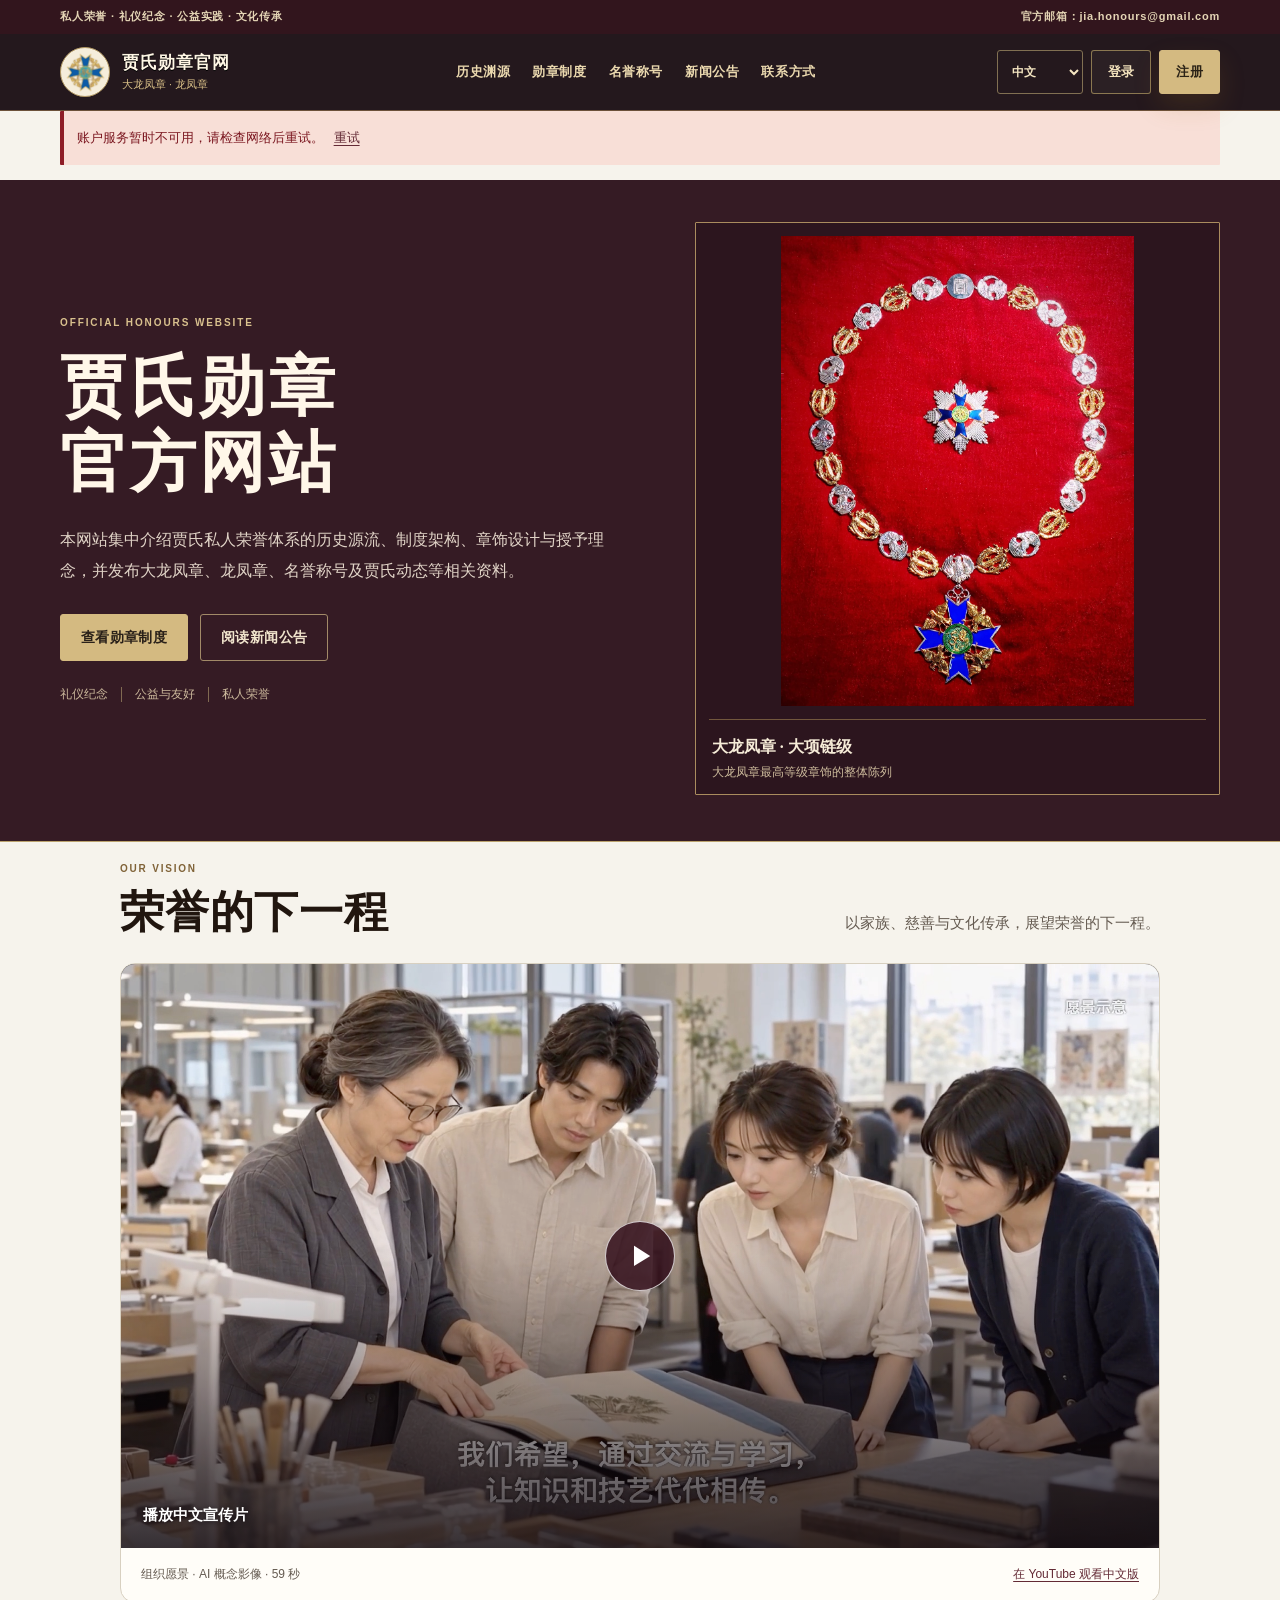
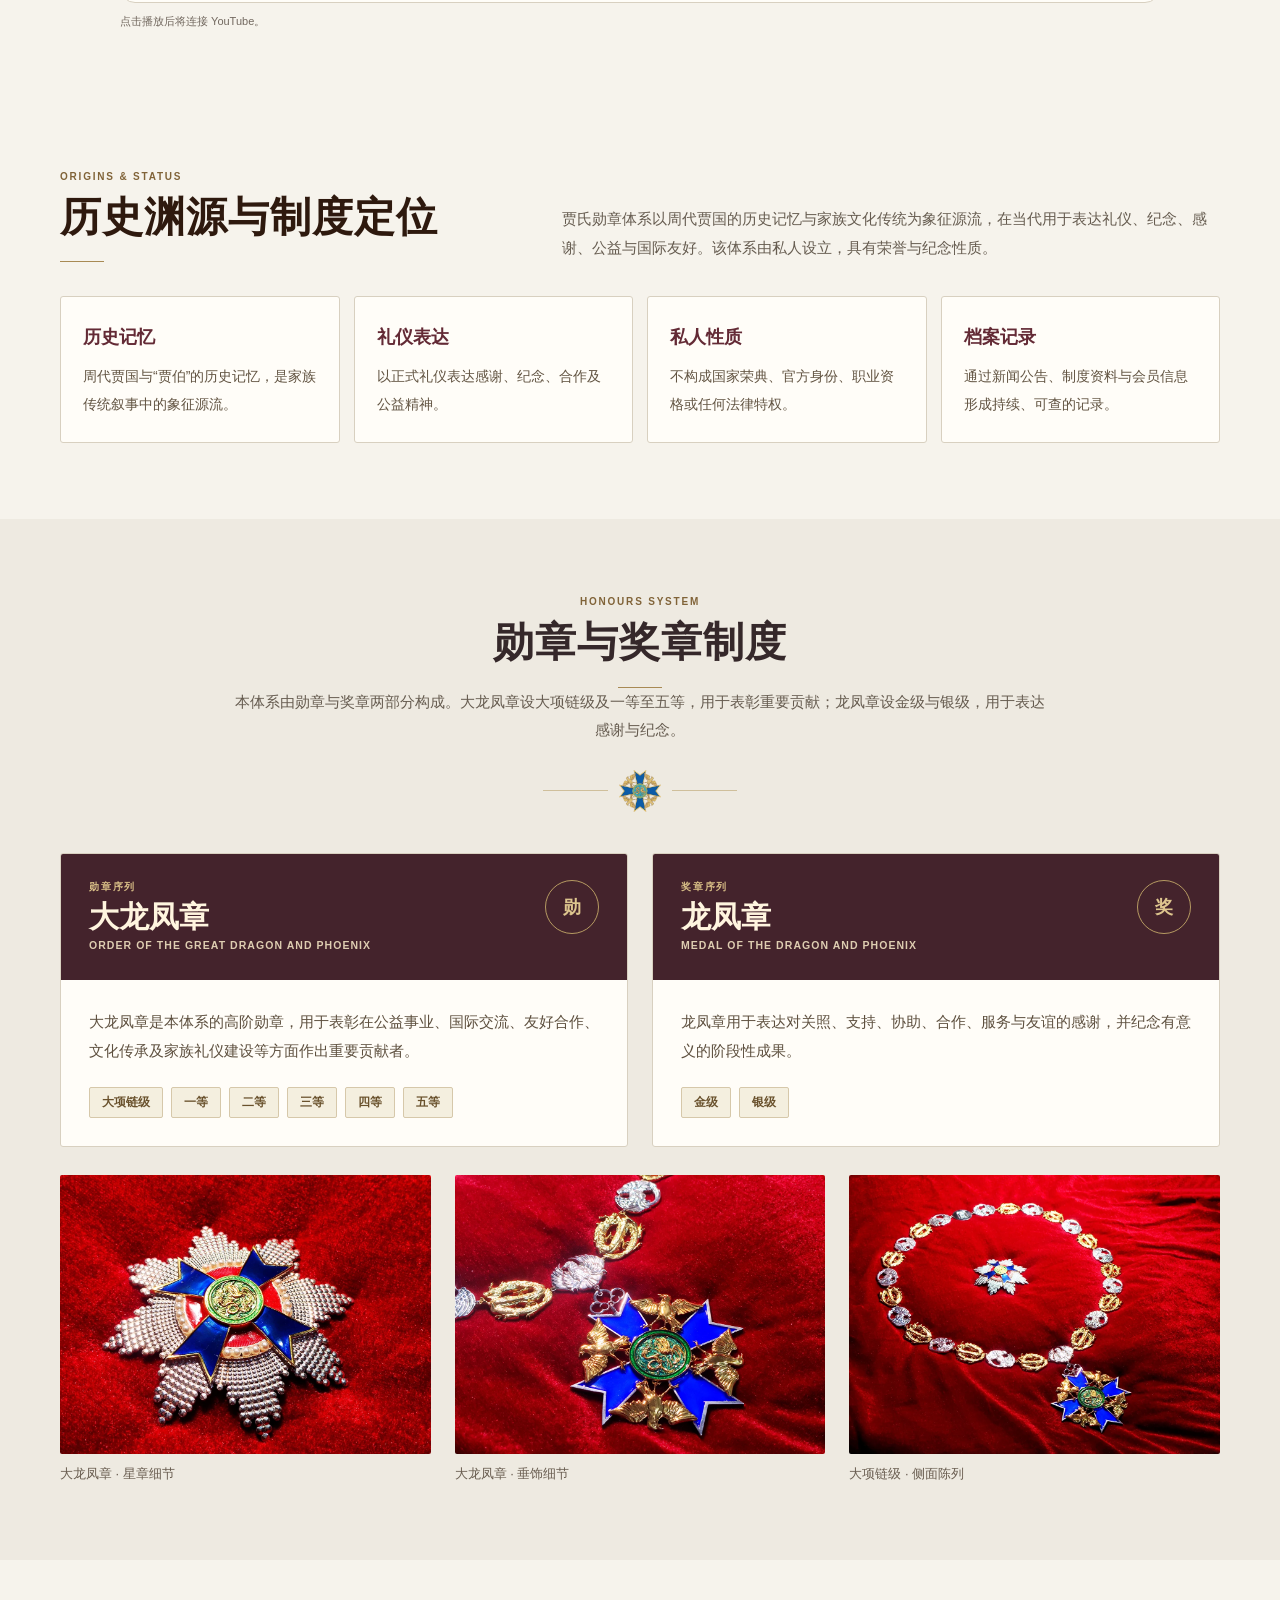
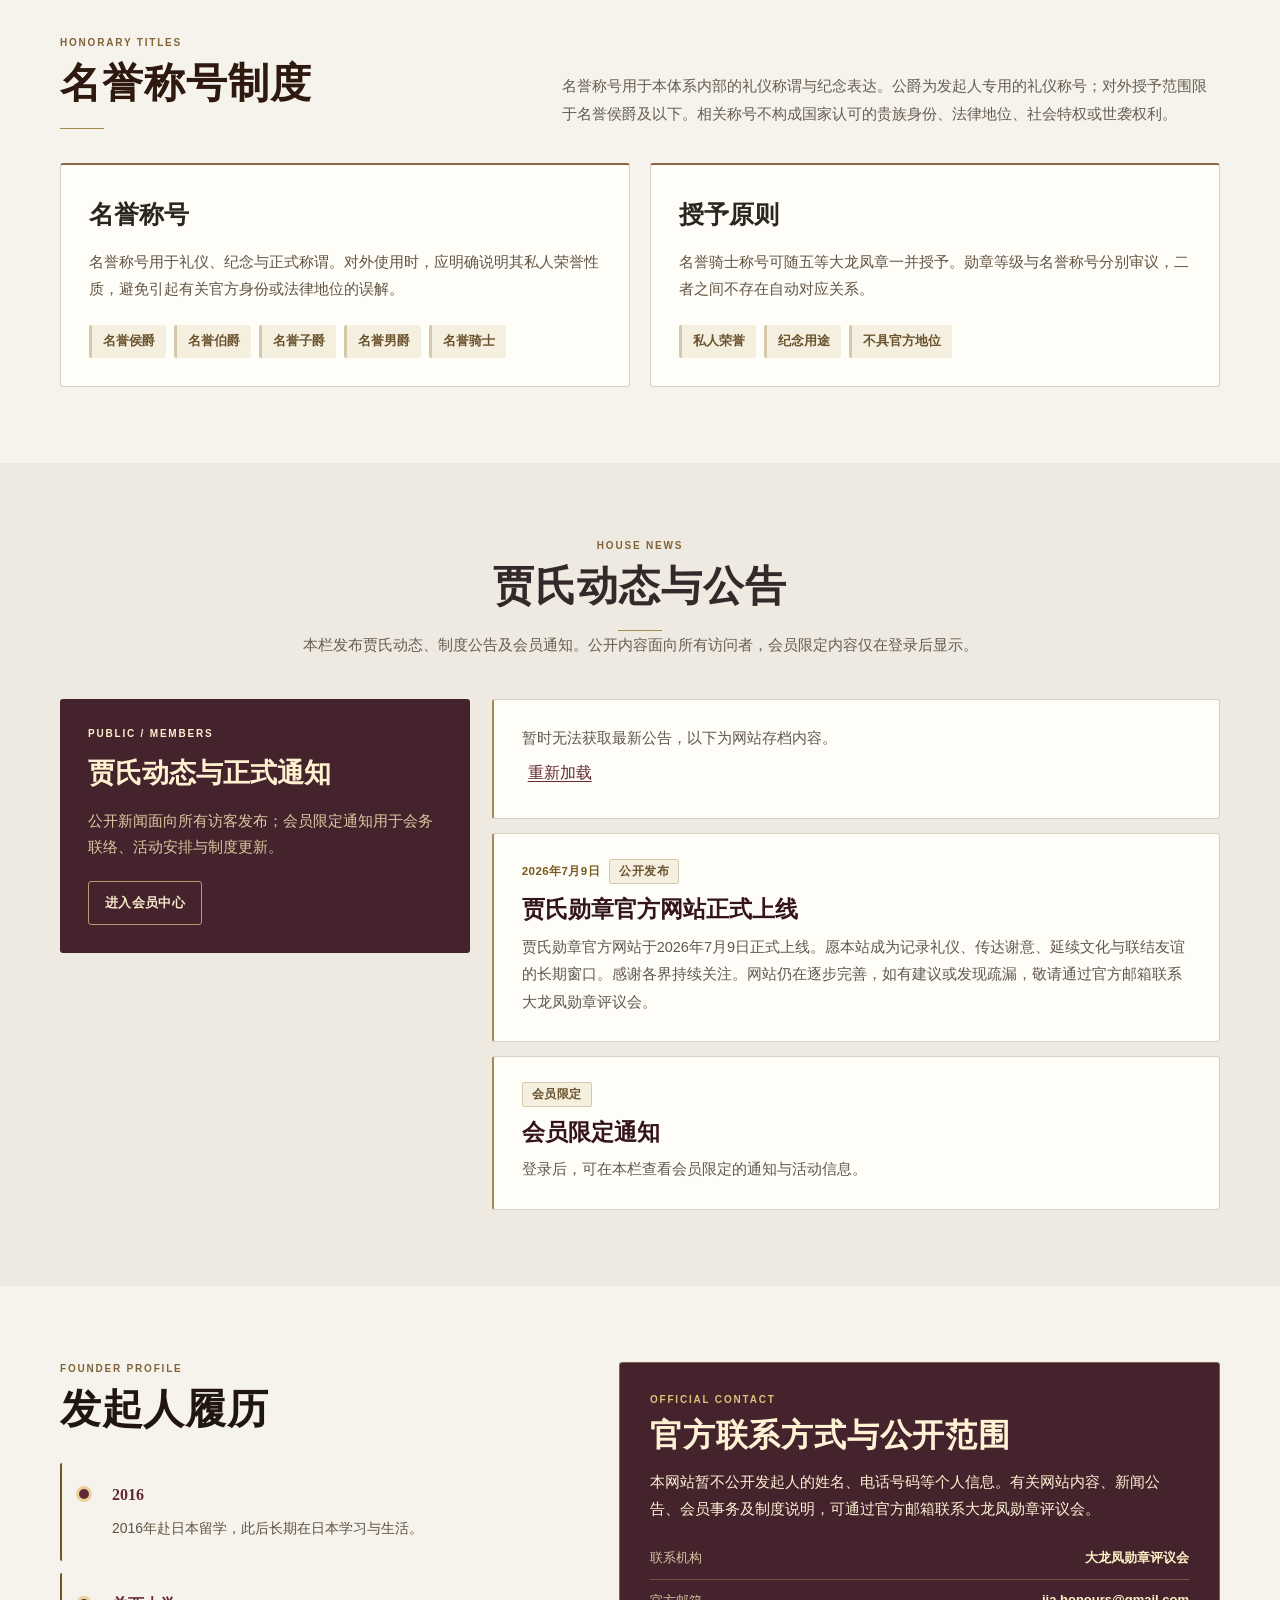
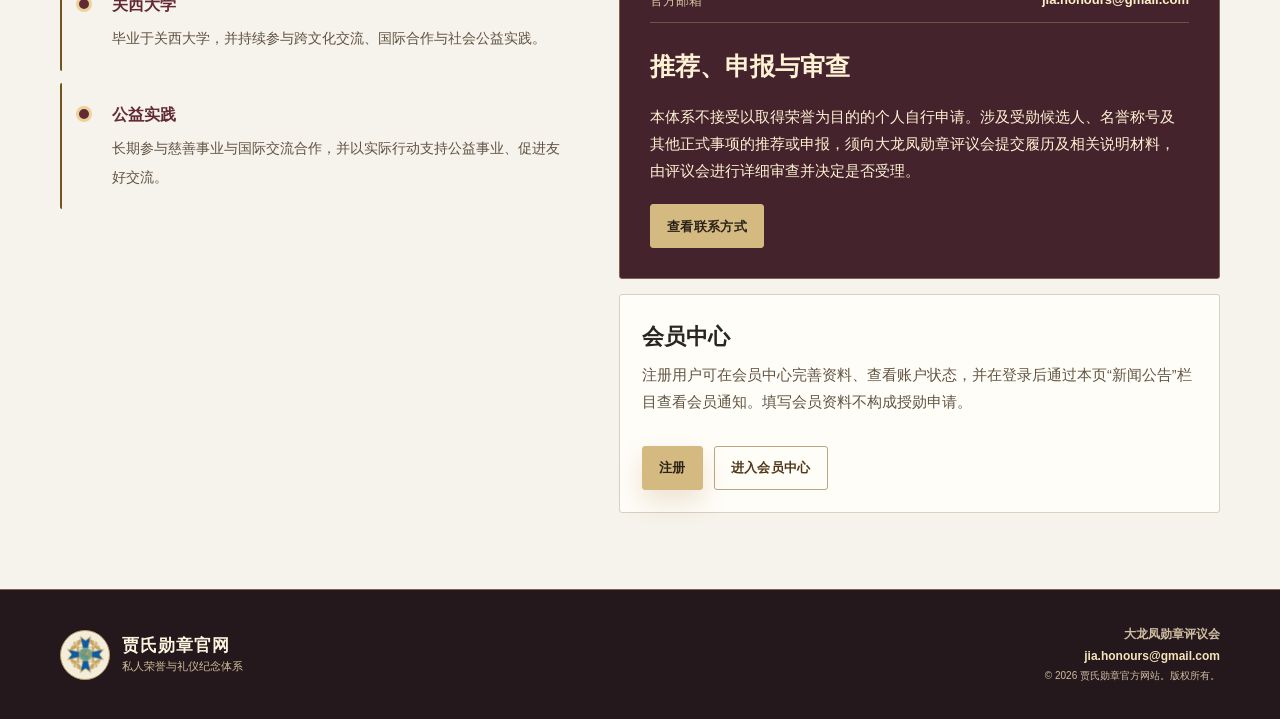
==== commit e94d2964: "Add trilingual vision film with language-matched YouTube playback Embed the corrected V9 Chinese, En" ====
--- a/index.html
+++ b/index.html
@@ -79,7 +79,7 @@
     @media(max-width:680px){.mobile-nav a,.mobile-account .btn{min-height:44px}}
     @media(prefers-reduced-motion:reduce){html{scroll-behavior:auto}*,*:before,*:after{transition:none!important;animation:none!important}}
 </style><link rel="stylesheet" href="assets/roman-imperial.css?v=58">
-<link rel="stylesheet" href="assets/refinement.css?v=20261026-2"><link rel="canonical" href="https://www.jia-honours.com/"></head>
+<link rel="stylesheet" href="assets/refinement.css?v=20261026-2"><link rel="stylesheet" href="assets/vision-film.css?v=20261027-1"><link rel="canonical" href="https://www.jia-honours.com/"></head>
 <body>
   <div class="ceremonial-bar"><div class="wrap"><span data-i18n="ribbonLeft">私人荣誉 · 礼仪纪念 · 公益实践 · 文化传承</span><span data-i18n="ribbonRight">官方邮箱：jia.honours@gmail.com</span></div></div>
   <header class="site-header">
@@ -99,6 +99,18 @@
       <figure class="image-frame"><div class="image-stage"><img src="assets/grand-collar.webp" width="1051" height="1400" fetchpriority="high" data-i18n-alt="heroImageAlt" alt="大龙凤章大项链级整体陈列"></div><figcaption class="caption"><b data-i18n="heroCaptionTitle">大龙凤章 · 大项链级</b><span data-i18n="heroCaptionSub">大龙凤章最高等级章饰的整体陈列</span></figcaption></figure>
     </div></section>
 
+    <section id="vision-film" class="vision-film" aria-labelledby="vision-film-title">
+      <div class="wrap"><div class="vision-film-inner">
+        <div class="vision-film-heading"><div><div class="kicker" data-film-copy="kicker">OUR VISION</div><h2 id="vision-film-title" data-film-copy="title">荣誉的下一程</h2></div><p data-film-copy="description">以家族、慈善与文化传承，展望荣誉的下一程。</p></div>
+        <div class="vision-film-card">
+          <div id="vision-film-player" class="vision-film-player"></div>
+          <noscript><p class="vision-film-noscript">请启用 JavaScript 以观看影片。 / Enable JavaScript to watch the film. / 映像を見るには JavaScript を有効にしてください。</p></noscript>
+          <div class="vision-film-meta"><p data-film-copy="note">组织愿景 · AI 概念影像 · 59 秒</p><a id="vision-film-external" target="_blank" rel="noopener noreferrer" data-film-copy="external" hidden>在 YouTube 观看中文版</a></div>
+        </div>
+        <p id="vision-film-privacy" class="vision-film-privacy" data-film-copy="privacy" hidden>点击播放后将连接 YouTube。</p>
+      </div></div>
+    </section>
+
     <section id="origin" class="section"><div class="wrap"><div class="section-head"><div><div class="kicker" data-i18n="originKicker">Origins & Position</div><h2 data-i18n="originTitle">历史渊源与制度定位</h2></div><p data-i18n="originLead">贾氏勋章体系以周代贾国的历史记忆与家族文化传统为象征源流，在当代用于表达礼仪、纪念、感谢、公益与国际友好。该体系由私人设立，具有荣誉与纪念性质。</p></div><div class="evidence-strip"><article class="evidence"><b data-i18n="evidence1Title">历史记忆</b><span data-i18n="evidence1Text">周代贾国与“贾伯”的历史记忆，是家族传统叙事中的象征源流。</span></article><article class="evidence"><b data-i18n="evidence2Title">礼仪表达</b><span data-i18n="evidence2Text">以正式礼仪表达感谢、纪念、合作与公益精神。</span></article><article class="evidence"><b data-i18n="evidence3Title">制度边界</b><span data-i18n="evidence3Text">不构成国家荣典、公权身份、职业资格或法律特权。</span></article><article class="evidence"><b data-i18n="evidence4Title">档案记录</b><span data-i18n="evidence4Text">通过新闻公告、制度资料与会员信息形成持续记录。</span></article></div></div></section>
 
     <section id="honours" class="section alt"><div class="wrap"><div class="section-head center"><div class="kicker" data-i18n="honoursKicker">Honours System</div><h2 data-i18n="honoursTitle">勋章与奖章制度</h2><p data-i18n="honoursLead">体系由勋章与奖章两部分构成。</p><div class="ornament"><img src="assets/crest-small.webp" width="160" height="160" alt="" loading="lazy"></div></div><div class="order-board"><article class="order-card"><div class="order-top"><div><div class="kicker" data-i18n="orderSeq">勋章序列</div><h3 data-i18n="orderTitle">大龙凤章</h3><div class="en" data-i18n="orderEn">Order of the Great Dragon and Phoenix</div></div><div class="icon-seal" data-i18n="orderIcon">勋</div></div><div class="order-body"><p data-i18n="orderText">大龙凤章是本体系的高阶勋章，用于表彰在公益事业、国际交流、友好合作、文化传承及家族礼仪建设等方面作出重要贡献者。</p><div class="tags"><span class="tag" data-i18n="gradeGrand">大项链级</span><span class="tag" data-i18n="grade1">一等</span><span class="tag" data-i18n="grade2">二等</span><span class="tag" data-i18n="grade3">三等</span><span class="tag" data-i18n="grade4">四等</span><span class="tag" data-i18n="grade5">五等</span></div></div></article><article class="order-card"><div class="order-top"><div><div class="kicker" data-i18n="medalSeq">奖章序列</div><h3 data-i18n="medalTitle">龙凤章</h3><div class="en" data-i18n="medalEn">Medal of the Dragon and Phoenix</div></div><div class="icon-seal" data-i18n="medalIcon">奖</div></div><div class="order-body"><p data-i18n="medalText">龙凤章用于表达对关照、支持、协助、合作、服务与友谊的感谢，并纪念有意义的阶段性成果。</p><div class="tags"><span class="tag" data-i18n="gold">金级</span><span class="tag" data-i18n="silver">银级</span></div></div></article></div><div class="detail-gallery">
@@ -118,12 +130,15 @@
 
   <div class="modal" id="authModal" aria-hidden="true" role="dialog" aria-modal="true" aria-labelledby="authTitle"><div class="modal-card"><div class="modal-head"><div><div class="kicker" data-i18n="authKicker">Member Access</div><h3 id="authTitle">会员登录</h3></div><button class="close" type="button" onclick="closeAuth()" aria-label="关闭对话框" data-auth-close>×</button></div><div class="form"><div class="tabs"><button class="tab active" type="button" id="loginTab" onclick="setMode('login')" data-i18n="tabLogin">登录</button><button class="tab" type="button" id="registerTab" onclick="setMode('register')" data-i18n="tabRegister">注册</button></div><div class="auth-links"><button class="text-action" type="button" id="forgotPasswordBtn" onclick="setMode('reset')" data-i18n="forgotPassword">忘记密码？</button><button class="text-action hidden" type="button" id="backToLoginBtn" onclick="setMode('login')" data-i18n="backToLogin">返回登录</button></div><div class="msg" id="authMsg" aria-live="polite"></div><form onsubmit="submitAuth(event)"><label id="nameLabel" class="hidden"><span data-i18n="nameLabel">姓名</span><input id="fullName" type="text" maxlength="160" autocomplete="name" data-i18n-placeholder="placeholderFullName"></label><label><span data-i18n="emailLabel">电子邮箱</span><input id="email" type="email" maxlength="254" autocomplete="email" placeholder="name@example.com" required></label><label id="emailConfirmLabel" class="hidden"><span data-i18n="emailConfirmLabel">再次确认邮箱</span><input id="emailConfirm" type="email" maxlength="254" autocomplete="email" data-i18n-placeholder="placeholderConfirmEmail"></label><div id="phoneGroup" class="hidden"><label><span data-i18n="phoneCountryLabel">国家或地区电话区号</span><select id="phoneCountryCode" class="field-select"></select></label><label><span data-i18n="phoneNumberLabel">电话号码</span><input id="phoneNumber" type="tel" maxlength="24" autocomplete="tel-national" data-i18n-placeholder="placeholderPhoneNumber"></label></div><label id="verificationLabel" class="hidden"><span id="verificationLabelText" data-i18n="verificationLabel">邮箱验证码</span><div class="verification-row"><input id="verificationCode" type="text" inputmode="numeric" pattern="[0-9]{6}" maxlength="6" autocomplete="one-time-code" data-i18n-placeholder="placeholderVerificationCode"><button class="btn ghost code-btn" type="button" id="sendCodeBtn" onclick="sendVerificationCode()" data-i18n="sendCode">发送验证码</button></div></label><label><span id="passwordLabelText" data-i18n="passwordLabel">密码</span><input id="password" type="password" minlength="8" maxlength="128" autocomplete="current-password" data-i18n-placeholder="placeholderPassword" required></label><div class="turnstile-wrap hidden" id="turnstileContainer" aria-live="polite"></div><button class="btn primary big" style="width:100%" type="submit" id="submitBtn">登录</button></form><p class="muted-note" data-i18n="authNote">注册资料仅用于账户验证、会员联络与网站安全，并按隐私保护原则处理。</p><p class="policy-links"><a href="privacy.html" data-i18n="privacyLink">隐私说明</a><span aria-hidden="true"> · </span><a href="terms.html" data-i18n="termsLink">会员使用说明</a></p></div></div></div>
 
+  <script src="assets/vision-film.js?v=20261027-1"></script>
   <script>
 
     // Keep language switching available when browser storage is unavailable.
     let siteLanguage = 'zh';
     try { siteLanguage = localStorage.getItem('jia_site_lang') || 'zh'; } catch (_) {}
     if (!['zh', 'ja', 'en'].includes(siteLanguage)) siteLanguage = 'zh';
+    const requestedLanguage = new URLSearchParams(window.location.search).get('lang');
+    if (['zh', 'ja', 'en'].includes(requestedLanguage)) siteLanguage = requestedLanguage;
     function readSiteLanguage() { return siteLanguage; }
     function writeSiteLanguage(lang) {
       siteLanguage = ['zh', 'ja', 'en'].includes(lang) ? lang : 'zh';
@@ -815,6 +830,7 @@
       const menuToggle = document.getElementById('menuToggle');
       if (mobileNav?.classList.contains('open') && menuToggle) menuToggle.textContent = '×';
       writeSiteLanguage(CURRENT_LANG);
+      if (window.JiaVisionFilm) window.JiaVisionFilm.render(CURRENT_LANG);
       renderCountryCodes(CURRENT_LANG);
       setMode(mode, true);
       if (window.turnstile && turnstileWidgetId !== null) {
--- a/assets/vision-film.css
+++ b/assets/vision-film.css
@@ -0,0 +1,35 @@
+.vision-film { padding: 20px 0 64px; }
+.vision-film-inner { max-width: 1040px; margin: 0 auto; }
+.vision-film-heading { display: flex; align-items: end; justify-content: space-between; gap: 24px; margin-bottom: 23px; }
+.vision-film-heading h2 { font-size: clamp(30px, 3.8vw, 44px); margin: 10px 0 0; }
+.vision-film-heading p { max-width: 450px; margin: 0 0 3px; color: #655b51; font-size: 15px; line-height: 1.85; }
+.vision-film-card { overflow: hidden; border: 1px solid #d8d0c0; border-radius: 15px; background: #fffdf8; }
+.vision-film-player { position: relative; aspect-ratio: 16 / 9; overflow: hidden; background: #1c1718; }
+.vision-film-player iframe { display: block; width: 100%; height: 100%; border: 0; }
+.vision-film-cover { position: absolute; inset: 0; display: block; width: 100%; height: 100%; border: 0; padding: 0; color: #fff; background: #1c1718; cursor: pointer; }
+.vision-film-cover img { width: 100%; height: 100%; object-fit: cover; }
+.vision-film-cover::after { content: ''; position: absolute; inset: 0; background: linear-gradient(transparent 48%, rgba(18, 10, 15, .8)); }
+.vision-film-play-icon { position: absolute; z-index: 1; top: 50%; left: 50%; display: grid; place-items: center; width: 70px; height: 70px; padding-left: 4px; border: 1px solid rgba(255, 255, 255, .75); border-radius: 50%; background: rgba(55, 20, 31, .88); font: 25px Arial, sans-serif; transform: translate(-50%, -50%); transition: background .15s; }
+.vision-film-play-label { position: absolute; z-index: 1; bottom: 22px; left: 22px; right: 22px; font: 600 15px/1.5 var(--sans); text-align: left; text-shadow: 0 1px 5px #171014; }
+.vision-film-cover:hover .vision-film-play-icon { background: #632a35; }
+.vision-film-cover:focus-visible { outline: 4px solid #d5bd84; outline-offset: -5px; }
+.vision-film-cover:disabled { cursor: default; }
+.vision-film-cover:disabled .vision-film-play-icon { display: none; }
+.vision-film-meta { display: flex; flex-wrap: wrap; justify-content: space-between; align-items: center; gap: 8px 20px; padding: 17px 20px; color: #655b51; font: 12px/1.6 var(--sans); }
+.vision-film-meta p { margin: 0; }
+.vision-film-meta a { color: #632a35; text-decoration: underline; text-underline-offset: 3px; }
+.vision-film-meta a[hidden], .vision-film-privacy[hidden] { display: none; }
+.vision-film-privacy { margin: 9px 0 0; color: #72685f; font: 11px/1.7 var(--sans); }
+.vision-film-noscript { margin: 0; padding: 20px; line-height: 1.8; }
+@media (max-width: 680px) {
+  .vision-film { padding: 0 0 45px; }
+  .vision-film-heading { display: block; margin-bottom: 18px; }
+  .vision-film-heading p { margin-top: 13px; font-size: 14px; }
+  .vision-film-card { border-radius: 12px; }
+  .vision-film-play-icon { width: 54px; height: 54px; font-size: 20px; }
+  .vision-film-play-label { bottom: 12px; left: 13px; right: 13px; font-size: 12px; }
+  .vision-film-meta { align-items: start; flex-direction: column; padding: 13px 14px; }
+}
+@media (prefers-reduced-motion: reduce) {
+  .vision-film-play-icon { transition: none; }
+}
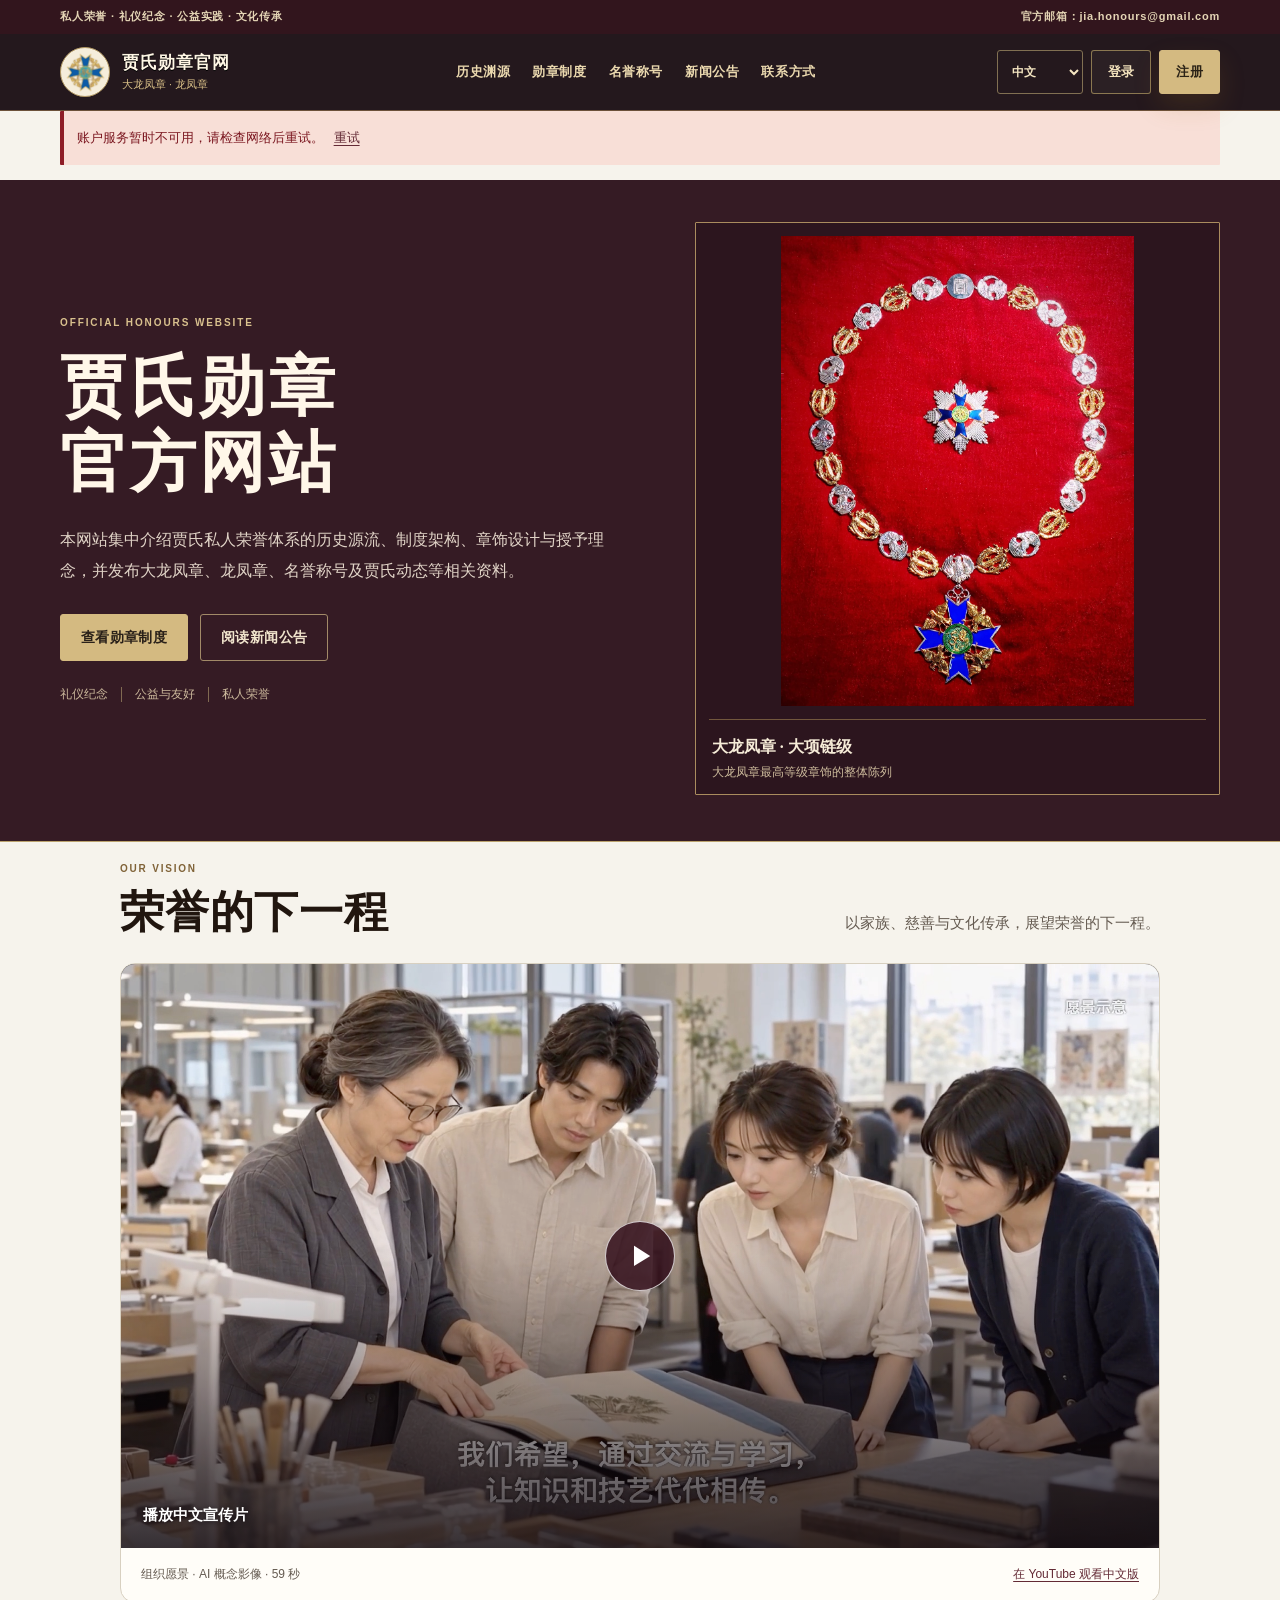
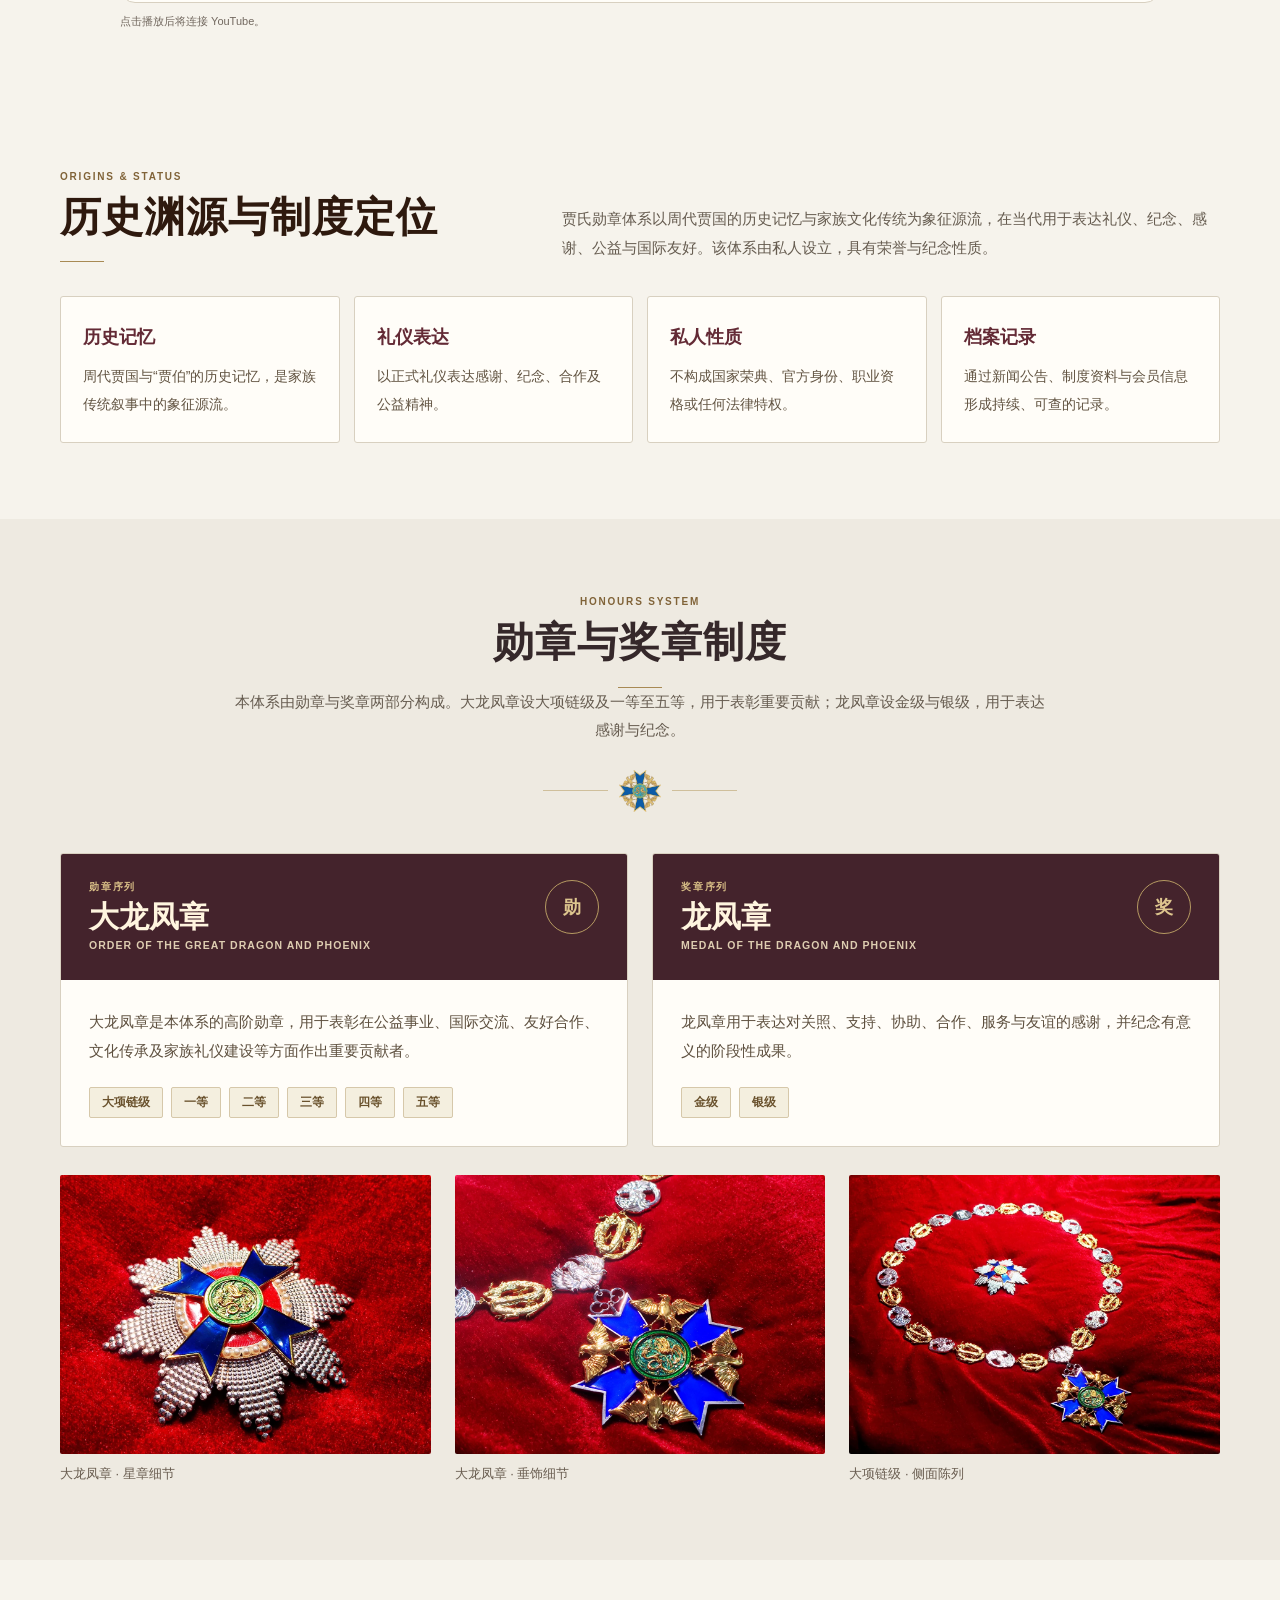
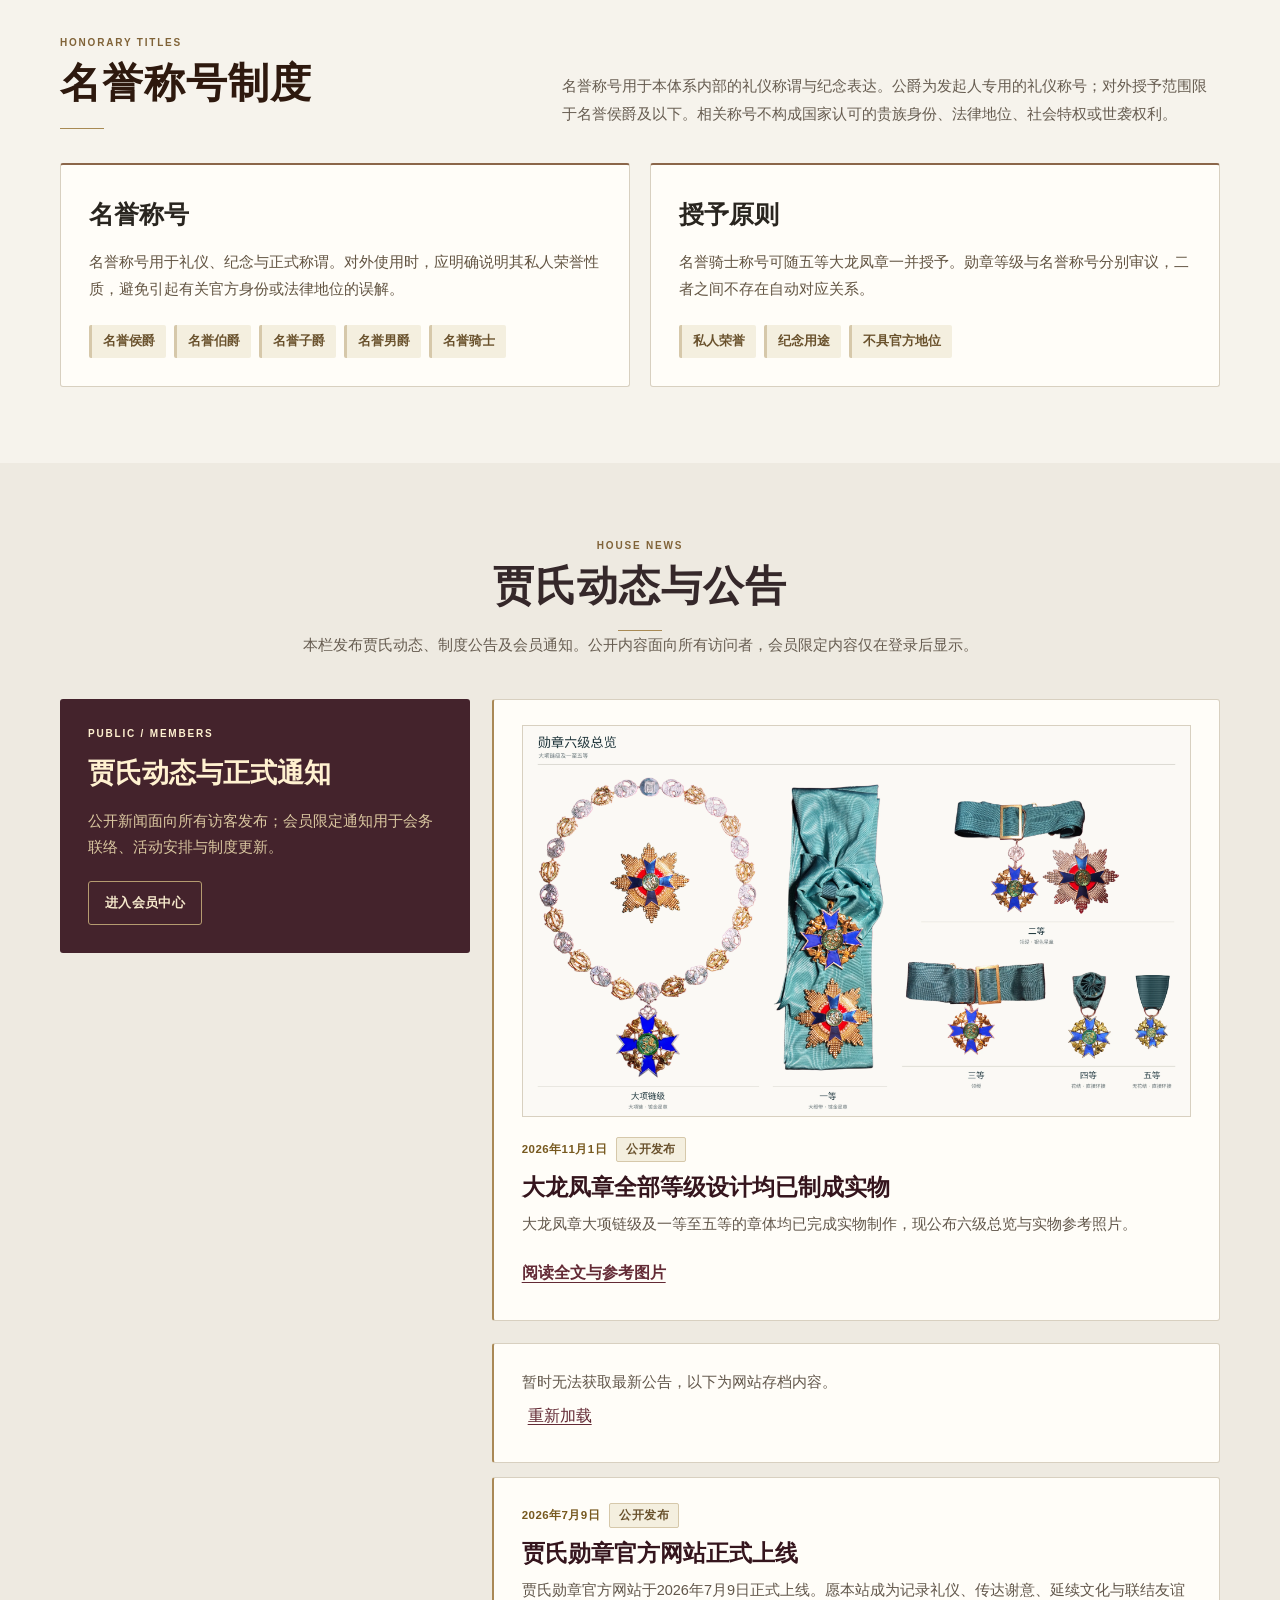
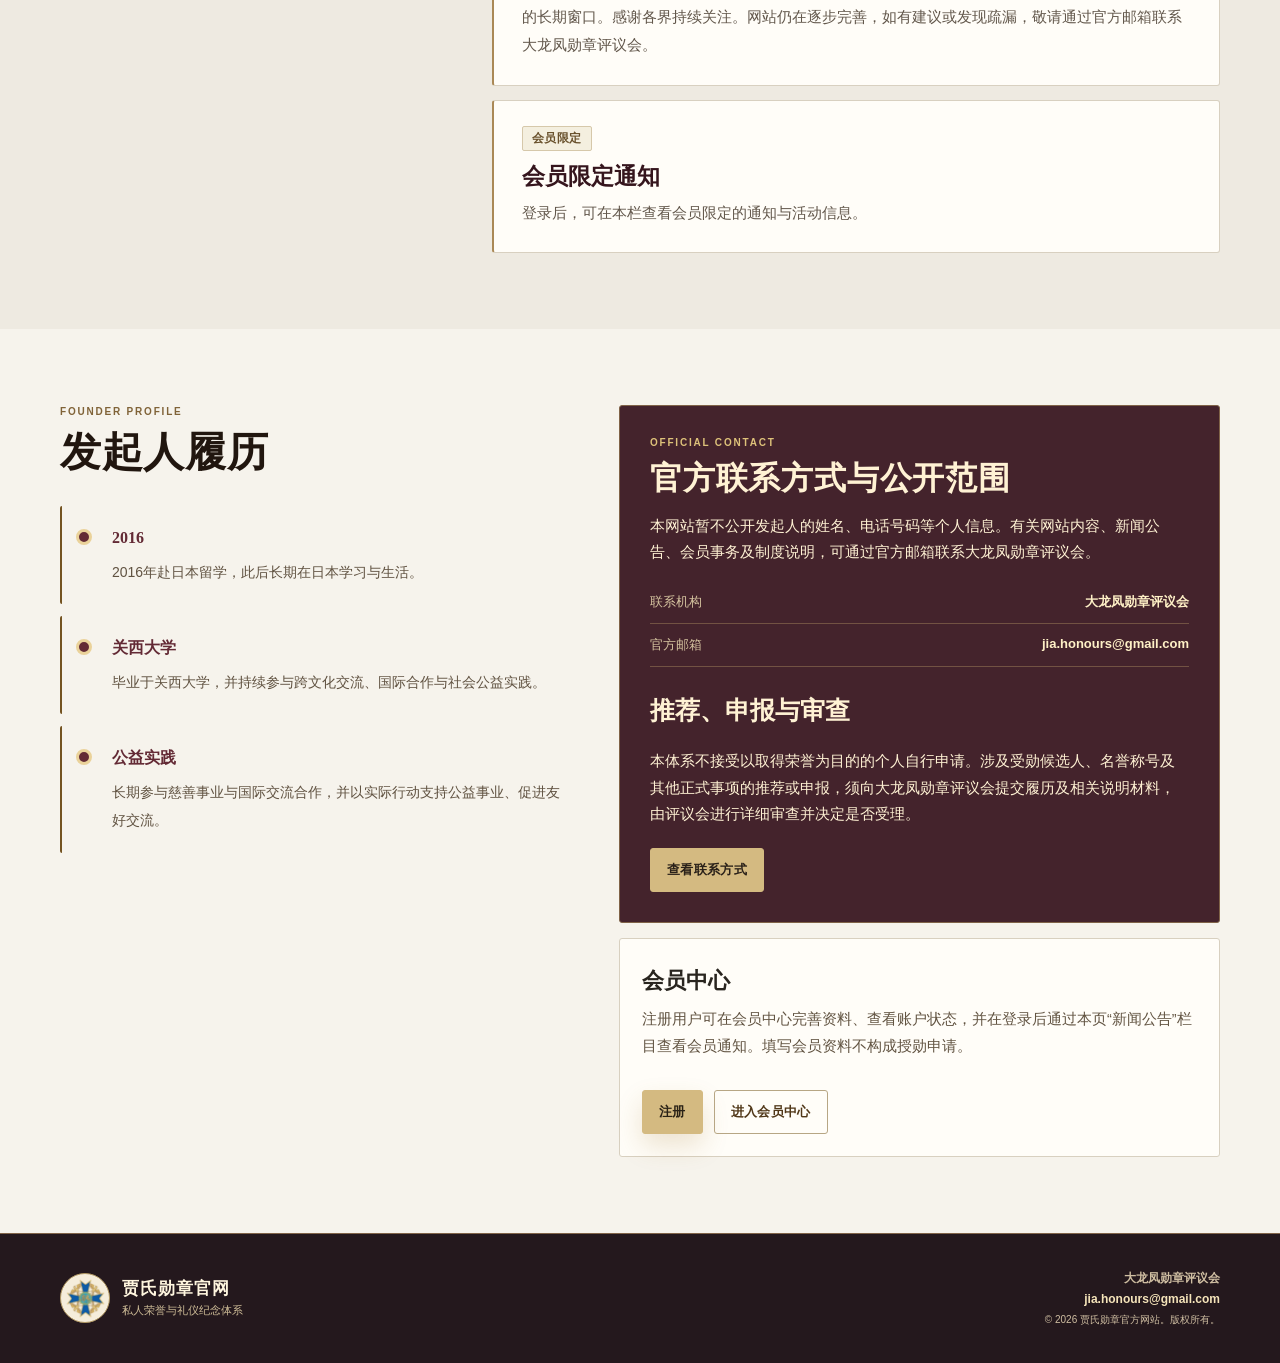
==== commit 927c07fe: "Publish trilingual announcement of all six physical insignia grades Add the six-grade display overvi" ====
--- a/index.html
+++ b/index.html
@@ -79,7 +79,7 @@
     @media(max-width:680px){.mobile-nav a,.mobile-account .btn{min-height:44px}}
     @media(prefers-reduced-motion:reduce){html{scroll-behavior:auto}*,*:before,*:after{transition:none!important;animation:none!important}}
 </style><link rel="stylesheet" href="assets/roman-imperial.css?v=58">
-<link rel="stylesheet" href="assets/refinement.css?v=20261026-2"><link rel="stylesheet" href="assets/vision-film.css?v=20261027-1"><link rel="canonical" href="https://www.jia-honours.com/"></head>
+<link rel="stylesheet" href="assets/refinement.css?v=20261026-2"><link rel="stylesheet" href="assets/vision-film.css?v=20261027-1"><link rel="canonical" href="https://www.jia-honours.com/"><link rel="stylesheet" href="assets/medal-news.css?v=20261101-1"></head>
 <body>
   <div class="ceremonial-bar"><div class="wrap"><span data-i18n="ribbonLeft">私人荣誉 · 礼仪纪念 · 公益实践 · 文化传承</span><span data-i18n="ribbonRight">官方邮箱：jia.honours@gmail.com</span></div></div>
   <header class="site-header">
@@ -121,7 +121,7 @@
 
     <section id="titles" class="section"><div class="wrap"><div class="section-head"><div><div class="kicker" data-i18n="titlesKicker">Honorary Titles</div><h2 data-i18n="titlesTitle">名誉称号制度</h2></div><p data-i18n="titlesLead">名誉称号用于本体系内部的礼仪称谓与纪念表达。</p></div><div class="title-grid"><article class="charter"><h3 data-i18n="dignitiesTitle">名誉称号</h3><p data-i18n="dignitiesText">名誉称号用于礼仪、纪念与正式称谓。</p><div class="mini-tags"><span class="mini-tag" data-i18n="marquis">名誉侯爵</span><span class="mini-tag" data-i18n="count">名誉伯爵</span><span class="mini-tag" data-i18n="viscount">名誉子爵</span><span class="mini-tag" data-i18n="baron">名誉男爵</span><span class="mini-tag" data-i18n="knight">名誉骑士</span></div></article><article class="charter"><h3 data-i18n="rulesTitle">授予原则</h3><p data-i18n="rulesText">名誉骑士称号可随五等大龙凤章一并授予。</p><div class="mini-tags"><span class="mini-tag" data-i18n="privateHonour">私人荣誉</span><span class="mini-tag" data-i18n="commemorativeUse">纪念用途</span><span class="mini-tag" data-i18n="noPublicPower">不具官方地位</span></div></article></div></div></section>
 
-    <section id="news" class="section alt"><div class="wrap"><div class="section-head center"><div class="kicker" data-i18n="newsKicker">House News</div><h2 data-i18n="newsTitle">贾氏动态与公告</h2><p data-i18n="newsLead">本栏发布贾氏动态、制度公告及会员通知。公开内容面向所有访问者，会员限定内容仅在登录后显示。</p></div><div class="news-layout"><aside class="news-intro"><div class="kicker" data-i18n="publicMembers">Public / Members</div><h3 data-i18n="newsIntroTitle">贾氏动态与正式通知</h3><p data-i18n="newsIntroText">公开新闻用于对外发布；会员限定通知用于会务联络、活动安排及制度更新。</p><a class="btn ghost" href="member.html" data-i18n="enterMember">进入会员中心</a></aside><div class="news-list" id="newsList"><article class="news-card"><div class="news-meta"><span>2026年7月9日</span><span class="badge" data-i18n="publicNews">公开发布</span></div><h3 data-i18n="newsFallbackTitle">贾氏勋章官方网站正式上线</h3><p data-i18n="newsFallbackText">贾氏勋章官方网站于2026年7月9日正式上线。愿本站成为记录礼仪、传达谢意、延续文化与联结友谊的长期窗口。</p></article></div></div></div></section>
+    <section id="news" class="section alt"><div class="wrap"><div class="section-head center"><div class="kicker" data-i18n="newsKicker">House News</div><h2 data-i18n="newsTitle">贾氏动态与公告</h2><p data-i18n="newsLead">本栏发布贾氏动态、制度公告及会员通知。公开内容面向所有访问者，会员限定内容仅在登录后显示。</p></div><div class="news-layout"><aside class="news-intro"><div class="kicker" data-i18n="publicMembers">Public / Members</div><h3 data-i18n="newsIntroTitle">贾氏动态与正式通知</h3><p data-i18n="newsIntroText">公开新闻用于对外发布；会员限定通知用于会务联络、活动安排及制度更新。</p><a class="btn ghost" href="member.html" data-i18n="enterMember">进入会员中心</a></aside><div class="news-feed"><article id="medalNewsFeature" class="news-card editorial-news-feature"><a class="editorial-news-image" data-medal-link href="news-six-grades-20261101.html?lang=zh"><img src="assets/news/20261101-overview.webp" width="4600" height="2687" loading="lazy" decoding="async" data-medal-alt alt="大龙凤章大项链级及一等至五等的六级整体展示图"></a><div class="news-meta"><time datetime="2026-11-01" data-medal-date>2026年11月1日</time><span class="badge" data-medal-public>公开发布</span></div><h3><a data-medal-link data-medal-title href="news-six-grades-20261101.html?lang=zh">大龙凤章全部等级设计均已制成实物</a></h3><p data-medal-summary>大龙凤章大项链级及一等至五等的章体均已完成实物制作，现公布六级总览与实物参考照片。</p><a class="editorial-news-read" data-medal-link data-medal-read href="news-six-grades-20261101.html?lang=zh">阅读全文与参考图片</a></article><div class="news-list" id="newsList"><article class="news-card"><div class="news-meta"><span>2026年7月9日</span><span class="badge" data-i18n="publicNews">公开发布</span></div><h3 data-i18n="newsFallbackTitle">贾氏勋章官方网站正式上线</h3><p data-i18n="newsFallbackText">贾氏勋章官方网站于2026年7月9日正式上线。愿本站成为记录礼仪、传达谢意、延续文化与联结友谊的长期窗口。</p></article></div></div></div></div></section>
 
     <section id="contact" class="section"><div class="wrap profile-contact"><div><div class="kicker" data-i18n="founderKicker">Founder Profile</div><h2 data-i18n="founderTitle">发起人履历</h2><div class="timeline"><article class="time"><b data-i18n="time2016Title">2016</b><span class="sans" data-i18n="time2016Text">2016年赴日本留学，此后长期在日本学习与生活。</span></article><article class="time"><b data-i18n="kansaiTitle">关西大学</b><span class="sans" data-i18n="kansaiText">毕业于关西大学，并持续参与跨文化交流、国际合作与社会公益实践。</span></article><article class="time"><b data-i18n="publicServiceTitle">公益实践</b><span class="sans" data-i18n="publicServiceText">长期参与慈善事业与国际交流合作。</span></article></div></div><div><article class="contact-card"><div class="kicker" data-i18n="contactKicker">Official Contact</div><h2 data-i18n="contactTitle">官方联系方式与公开范围</h2><p data-i18n="contactLead">本网站暂不公开发起人的姓名、电话号码等个人信息。</p><div class="contact-row"><span data-i18n="contactOfficeLabel">联系机构</span><b data-i18n="contactOffice">大龙凤勋章评议会</b></div><div class="contact-row"><span data-i18n="officialEmailLabel">官方邮箱</span><b><a href="mailto:jia.honours@gmail.com">jia.honours@gmail.com</a></b></div><h3 data-i18n="applicationTitle">推荐、申报与审查</h3><p data-i18n="applicationText">本体系不接受以取得荣誉为目的的个人自行申请。</p><a class="btn primary" href="contact.html" data-i18n="contactPage">查看联系方式</a></article><article class="member-cta"><h3 data-i18n="memberCtaTitle">会员中心</h3><p data-i18n="memberCtaText">注册用户可在会员中心完善资料、查看账户状态，并在登录后通过本页“新闻公告”栏目查看会员通知。填写会员资料不构成授勋申请。</p><div class="hero-actions"><button class="btn gold" id="registerCta" onclick="openAuth('register')" data-i18n="register">注册</button><a class="btn ghost" href="member.html" data-i18n="enterMember">进入会员中心</a></div></article></div></div></section>
   </main>
@@ -1230,7 +1230,16 @@
       if (CURRENT_LANG === 'ja') return `${y}年${m}月${d}日`;
       return `${y}年${m}月${d}日`;
     }
+    const MEDAL_NEWS_COPY = {"zh":{"title":"大龙凤章全部等级设计均已制成实物","description":"大龙凤章大项链级及一等至五等的章体均已完成实物制作，现公布六级总览与实物参考照片。","date":"2026年11月1日","public":"公开发布","read":"阅读全文与参考图片","overviewAlt":"大龙凤章大项链级及一等至五等的六级整体展示图"},"ja":{"title":"大龍鳳章、全六等級のデザインを実物化","description":"大龍鳳章の大頸飾級および一等から五等まで、全六等級の章体の実物製作が完了しました。全体展示図と実物参考写真を公開します。","date":"2026年11月1日","public":"一般公開","read":"記事と参考写真を見る","overviewAlt":"大龍鳳章の大頸飾級および一等から五等までの全体展示図"},"en":{"title":"All Six Grades of the Order of the Great Dragon and Phoenix Have Taken Physical Form","description":"Physical insignia have been produced for all six grades, from the Grand Collar to the Fifth Class. View the complete overview and reference photographs.","date":"1 November 2026","public":"Public announcement","read":"Read the article and view photographs","overviewAlt":"Complete overview of the Grand Collar and First through Fifth Classes of the Order of the Great Dragon and Phoenix"}};
+    function renderMedalNews() {
+      const card=document.getElementById('medalNewsFeature'); if(!card)return;
+      const c=MEDAL_NEWS_COPY[CURRENT_LANG]||MEDAL_NEWS_COPY.zh;
+      for(const [selector,value] of [['[data-medal-title]',c.title],['[data-medal-summary]',c.description],['[data-medal-date]',c.date],['[data-medal-public]',c.public],['[data-medal-read]',c.read]])card.querySelector(selector).textContent=value;
+      card.querySelector('[data-medal-alt]').alt=c.overviewAlt;
+      card.querySelectorAll('[data-medal-link]').forEach(a=>a.href='news-six-grades-20261101.html?lang='+CURRENT_LANG);
+    }
     function renderNews() {
+      renderMedalNews();
       const list = document.getElementById('newsList');
       if (!list) return;
       const items = NEWS_CACHE === null ? FALLBACK_NEWS : NEWS_CACHE;
@@ -1301,3 +1310,4 @@
   </script>
 </body>
 </html>
+
--- a/assets/medal-news.css
+++ b/assets/medal-news.css
@@ -0,0 +1,4 @@
+.editorial-news-feature{margin-bottom:22px}.editorial-news-image{display:block;margin:0 0 20px}.editorial-news-image img{width:100%;height:auto;background:#faf9f6;border:1px solid var(--line,#d7c397)}.editorial-news-feature h3 a:hover{text-decoration:underline;text-underline-offset:5px}.editorial-news-read{display:inline-flex;align-items:center;min-height:44px;margin-top:12px;font-weight:600;color:var(--wine,#6d2026);text-decoration:underline;text-underline-offset:4px}.news-feed{min-width:0}
+.medal-article-page{--ivory:#fbf7ed;--paper:#fffdf7;--ink:#21170f;--muted:#6d5f4e;--wine:#401015;--gold:#b48732;--line:#d7c397;margin:0;background:var(--ivory);color:var(--ink);font-family:ui-serif,"Songti SC","Noto Serif CJK SC","Yu Mincho",Georgia,serif;line-height:1.85}.medal-article-page *{box-sizing:border-box}.medal-article-page a{color:inherit}.medal-article-page img{display:block;max-width:100%;height:auto}.article-site-header{background:var(--wine);color:#fbf7ed;border-bottom:3px solid var(--gold)}.article-header-inner{max-width:1200px;padding:17px 28px;margin:auto;display:flex;justify-content:space-between;align-items:center;gap:20px}.article-brand{display:flex;align-items:center;gap:14px;text-decoration:none;min-width:0}.article-brand img{width:52px;flex-shrink:0}.article-brand b,.article-brand small{display:block}.article-brand b{font-size:21px;letter-spacing:.07em}.article-brand small{font-size:13px;color:#dfcda8}.article-language{display:flex;gap:4px;flex-shrink:0;font-family:Arial,sans-serif}.article-language a{min-height:44px;display:flex;align-items:center;justify-content:center;padding:7px 13px;border:1px solid #ad8a59;border-radius:3px;text-decoration:none;font-size:14px}.article-language a[aria-current]{background:#e5cd98;color:#3b1518;border-color:#e5cd98}.article-wrap{max-width:1060px;margin:auto;padding:29px 28px 50px}.article-back,.article-bottom-back{display:inline-flex;min-height:44px;align-items:center;text-underline-offset:5px;color:var(--wine)}.article-heading{padding:26px 0 18px;border-bottom:1px solid var(--line);margin-bottom:31px}.article-kicker{font-size:16px;letter-spacing:.12em;color:var(--wine);margin:0 0 12px}.article-meta{display:flex;flex-wrap:wrap;align-items:center;gap:10px 18px;color:var(--muted);font-size:14px}.article-meta span{border:1px solid var(--line);padding:1px 10px;border-radius:2px}.medal-article-page h1{font-size:clamp(29px,4.4vw,47px);line-height:1.4;letter-spacing:.035em;margin:22px 0 21px;overflow-wrap:anywhere;text-wrap:balance}.article-lead{font-size:20px;line-height:1.9;margin:0}.medal-article-page h2{font-size:27px;line-height:1.55;margin:34px 0 18px;color:var(--wine)}.medal-article-page section p{font-size:17px;margin:0 0 21px}.article-overview{margin:0;background:var(--paper);border:1px solid var(--line)}.article-overview>a{display:block}.article-overview img{width:100%;height:auto}.medal-article-page figcaption{font-size:14px;color:var(--muted);line-height:1.75;padding:14px 17px}.article-table-wrap{border:1px solid var(--line);overflow-x:auto}.article-table-wrap table{border-collapse:collapse;width:100%;text-align:left;font-size:16px;background:var(--paper)}.article-table-wrap th,.article-table-wrap td{padding:16px 18px;vertical-align:top;border-bottom:1px solid #e6dac3}.article-table-wrap thead th{background:#eee2c8;color:var(--wine)}.article-table-wrap tbody th{width:140px;font-weight:600}.article-table-wrap tr:last-child>*{border-bottom:0}.article-reference-grid{display:grid;grid-template-columns:repeat(3,minmax(0,1fr));gap:18px;align-items:start}.reference-photo{margin:0;border:1px solid var(--line);background:var(--paper)}.reference-photo>a{display:block}.reference-photo img{width:100%;height:auto}.article-bottom-back{margin-top:32px}.article-footer{border-top:1px solid var(--line);padding:25px 28px 35px;text-align:center;color:var(--muted);font-size:14px}.article-footer p{margin:0 0 7px}.medal-article-page a:focus-visible{outline:3px solid #bd913b;outline-offset:5px}.medal-article-page a:hover{text-decoration-thickness:2px}html[lang=en] .medal-article-page h1{letter-spacing:0}.medal-article-page a img{transition:opacity .15s}.medal-article-page a:hover img{opacity:.95}
+@media(max-width:720px){.article-header-inner{padding:15px 20px;flex-wrap:wrap}.article-brand b{font-size:19px}.article-brand small{font-size:12px}.article-language{margin-left:auto}.article-wrap{padding:20px 20px 36px}.article-heading{padding-top:15px}.article-lead{font-size:18px}.article-reference-grid{grid-template-columns:1fr}.article-table-wrap th,.article-table-wrap td{padding:13px 12px}.article-table-wrap tbody th{width:96px}.medal-article-page h2{font-size:24px}.article-footer{padding-bottom:30px}}
+@media(prefers-reduced-motion:reduce){.medal-article-page a img{transition:none}}
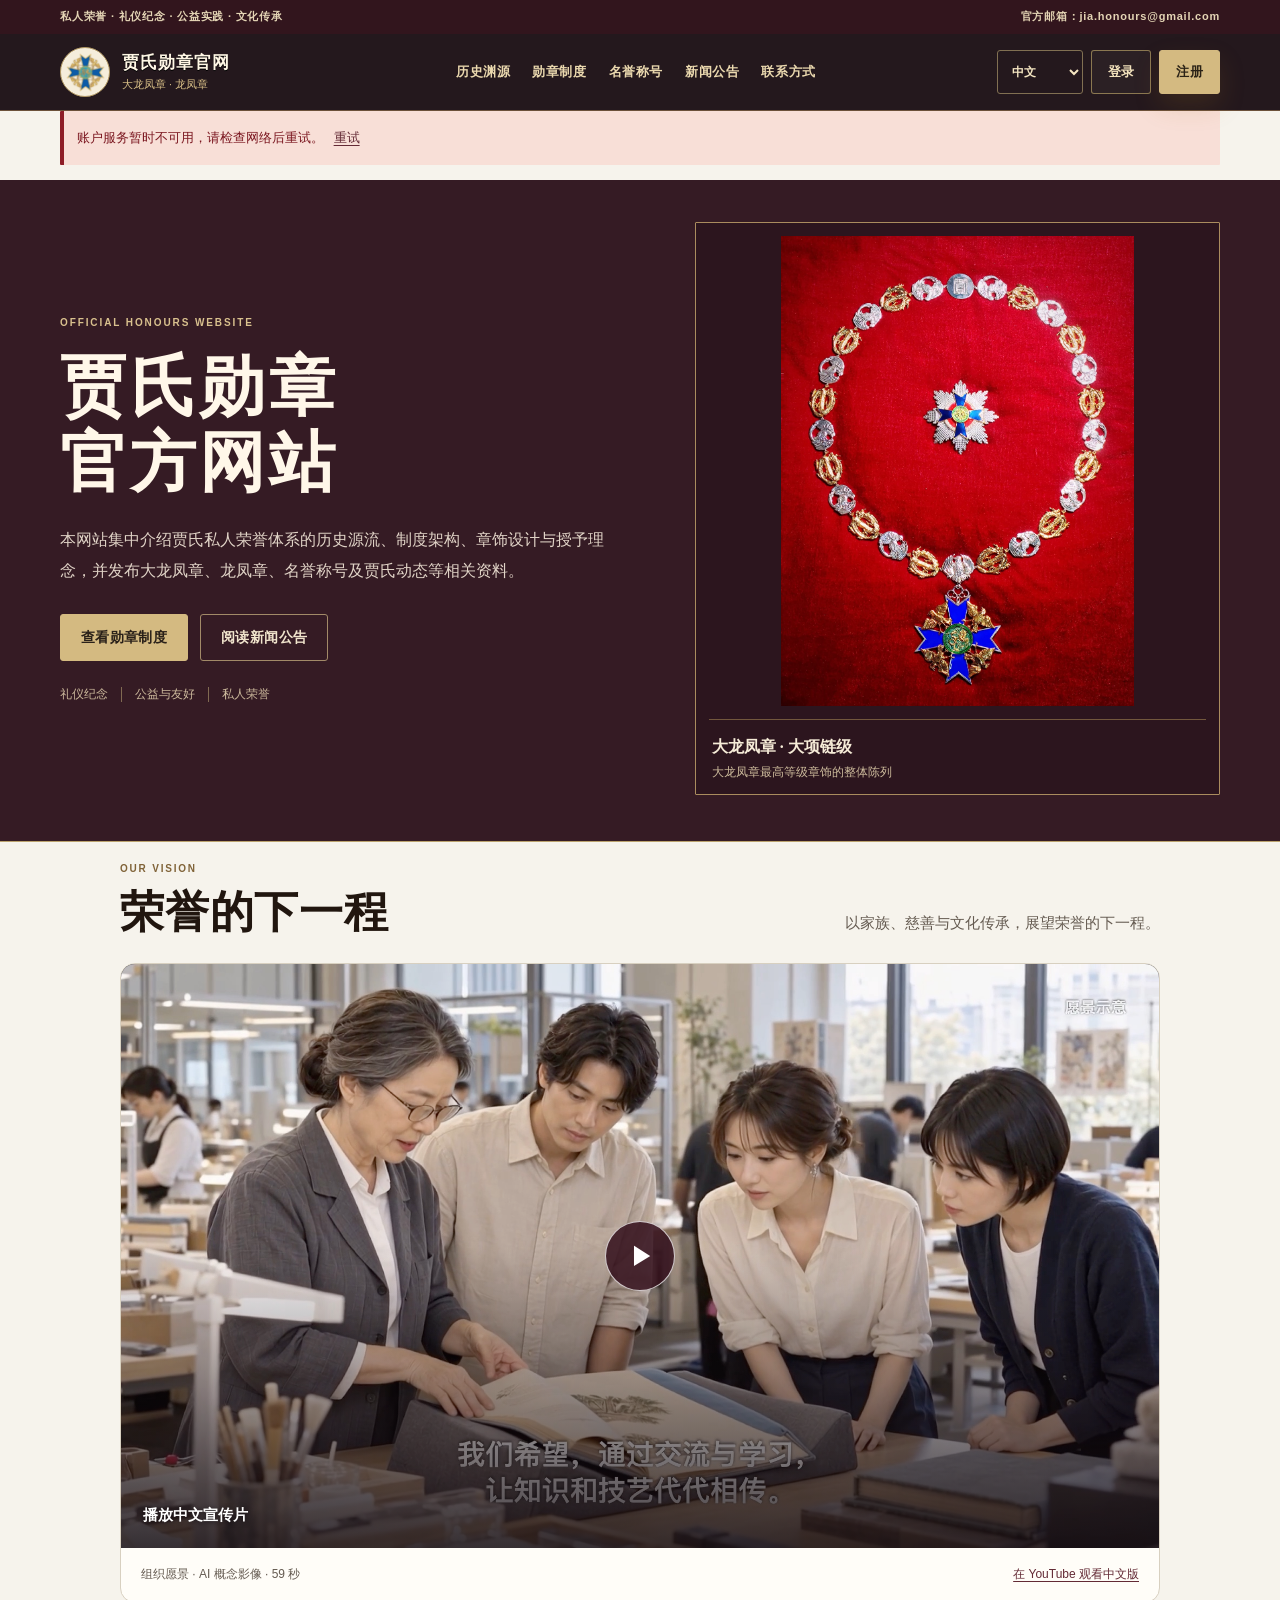
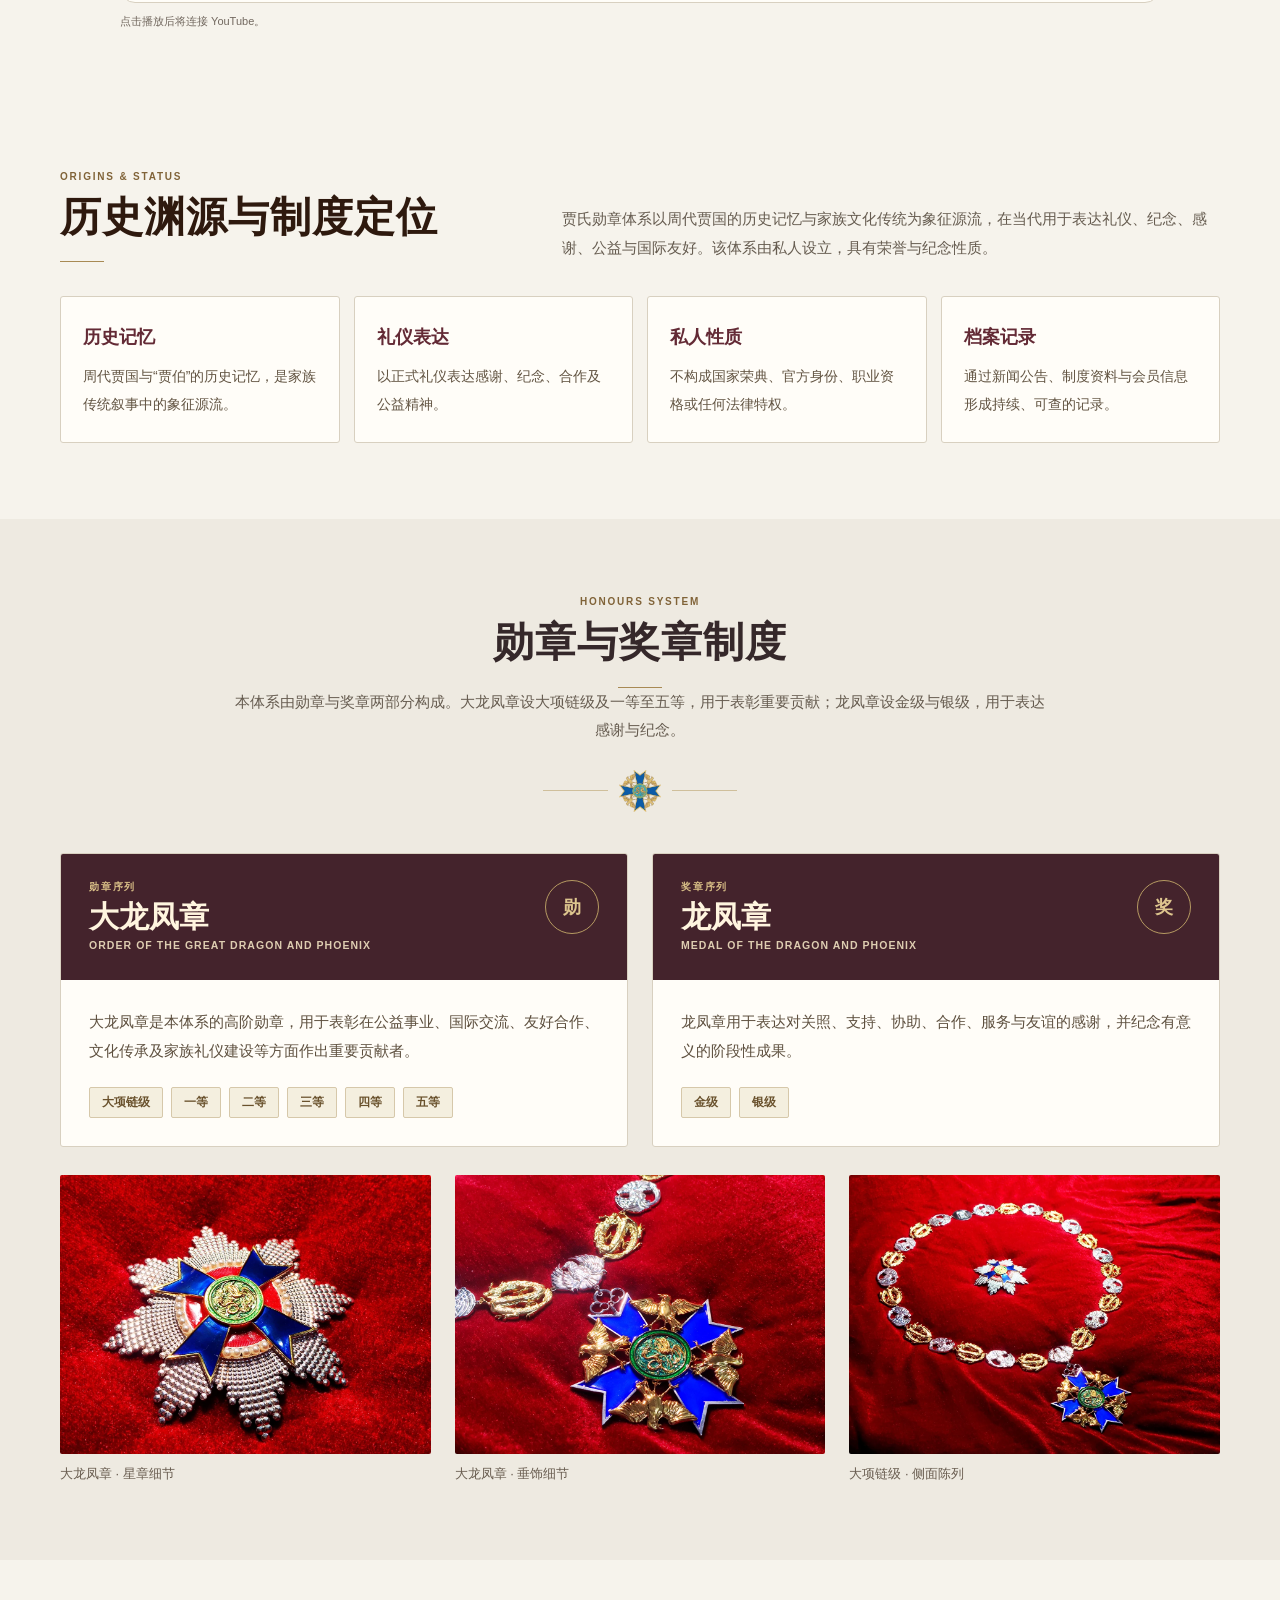
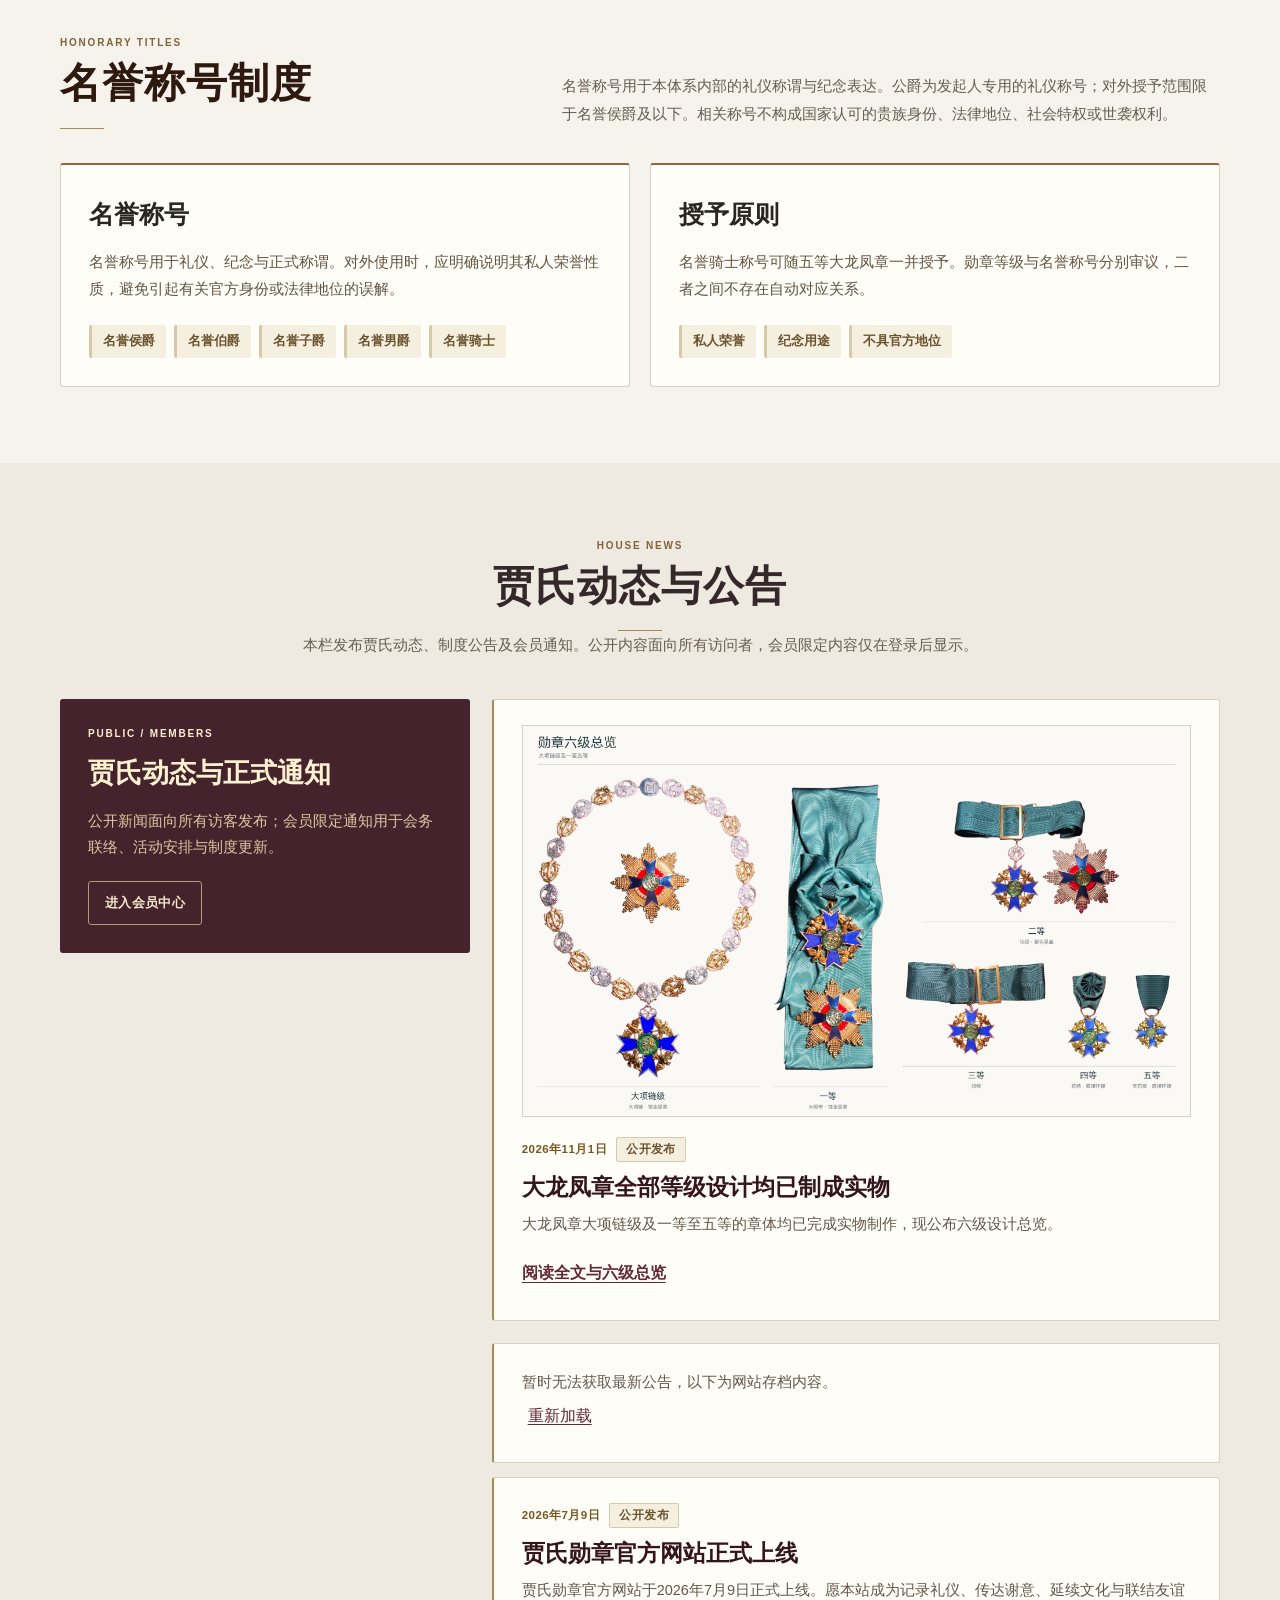
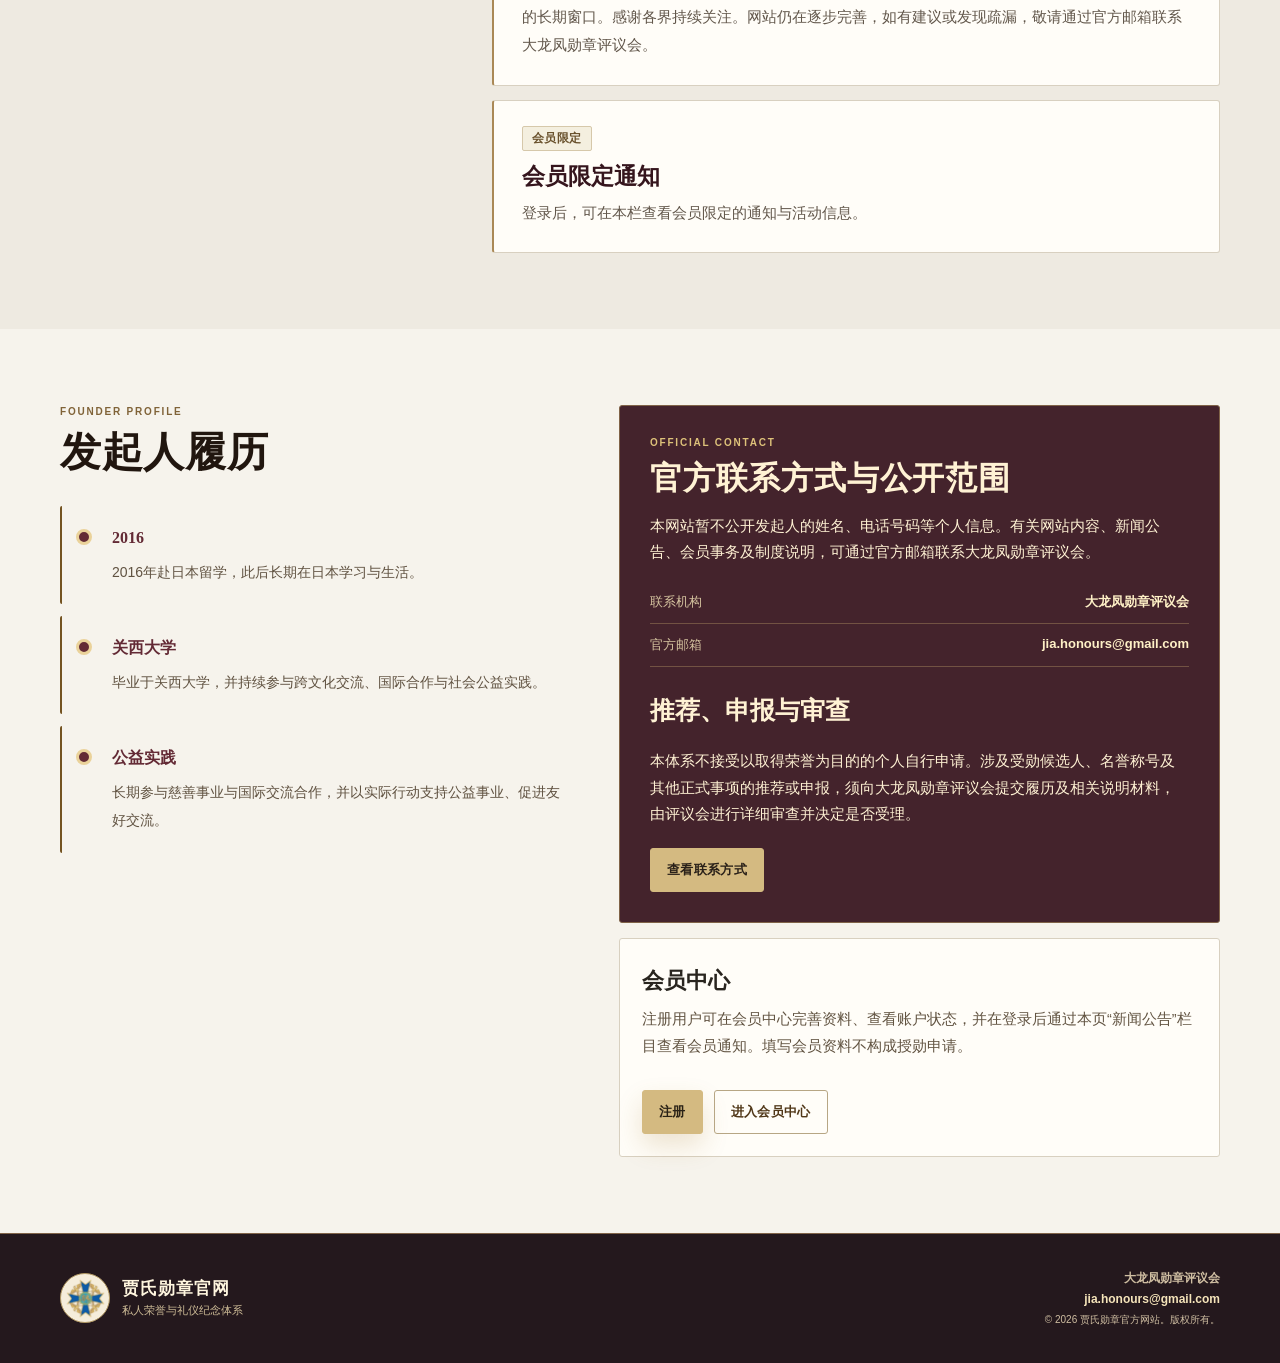
==== commit 0cfd04a4: "Keep only the six-grade preview in the published announcement Remove the reference photo gallery and" ====
--- a/index.html
+++ b/index.html
@@ -121,7 +121,7 @@
 
     <section id="titles" class="section"><div class="wrap"><div class="section-head"><div><div class="kicker" data-i18n="titlesKicker">Honorary Titles</div><h2 data-i18n="titlesTitle">名誉称号制度</h2></div><p data-i18n="titlesLead">名誉称号用于本体系内部的礼仪称谓与纪念表达。</p></div><div class="title-grid"><article class="charter"><h3 data-i18n="dignitiesTitle">名誉称号</h3><p data-i18n="dignitiesText">名誉称号用于礼仪、纪念与正式称谓。</p><div class="mini-tags"><span class="mini-tag" data-i18n="marquis">名誉侯爵</span><span class="mini-tag" data-i18n="count">名誉伯爵</span><span class="mini-tag" data-i18n="viscount">名誉子爵</span><span class="mini-tag" data-i18n="baron">名誉男爵</span><span class="mini-tag" data-i18n="knight">名誉骑士</span></div></article><article class="charter"><h3 data-i18n="rulesTitle">授予原则</h3><p data-i18n="rulesText">名誉骑士称号可随五等大龙凤章一并授予。</p><div class="mini-tags"><span class="mini-tag" data-i18n="privateHonour">私人荣誉</span><span class="mini-tag" data-i18n="commemorativeUse">纪念用途</span><span class="mini-tag" data-i18n="noPublicPower">不具官方地位</span></div></article></div></div></section>
 
-    <section id="news" class="section alt"><div class="wrap"><div class="section-head center"><div class="kicker" data-i18n="newsKicker">House News</div><h2 data-i18n="newsTitle">贾氏动态与公告</h2><p data-i18n="newsLead">本栏发布贾氏动态、制度公告及会员通知。公开内容面向所有访问者，会员限定内容仅在登录后显示。</p></div><div class="news-layout"><aside class="news-intro"><div class="kicker" data-i18n="publicMembers">Public / Members</div><h3 data-i18n="newsIntroTitle">贾氏动态与正式通知</h3><p data-i18n="newsIntroText">公开新闻用于对外发布；会员限定通知用于会务联络、活动安排及制度更新。</p><a class="btn ghost" href="member.html" data-i18n="enterMember">进入会员中心</a></aside><div class="news-feed"><article id="medalNewsFeature" class="news-card editorial-news-feature"><a class="editorial-news-image" data-medal-link href="news-six-grades-20261101.html?lang=zh"><img src="assets/news/20261101-overview.webp" width="4600" height="2687" loading="lazy" decoding="async" data-medal-alt alt="大龙凤章大项链级及一等至五等的六级整体展示图"></a><div class="news-meta"><time datetime="2026-11-01" data-medal-date>2026年11月1日</time><span class="badge" data-medal-public>公开发布</span></div><h3><a data-medal-link data-medal-title href="news-six-grades-20261101.html?lang=zh">大龙凤章全部等级设计均已制成实物</a></h3><p data-medal-summary>大龙凤章大项链级及一等至五等的章体均已完成实物制作，现公布六级总览与实物参考照片。</p><a class="editorial-news-read" data-medal-link data-medal-read href="news-six-grades-20261101.html?lang=zh">阅读全文与参考图片</a></article><div class="news-list" id="newsList"><article class="news-card"><div class="news-meta"><span>2026年7月9日</span><span class="badge" data-i18n="publicNews">公开发布</span></div><h3 data-i18n="newsFallbackTitle">贾氏勋章官方网站正式上线</h3><p data-i18n="newsFallbackText">贾氏勋章官方网站于2026年7月9日正式上线。愿本站成为记录礼仪、传达谢意、延续文化与联结友谊的长期窗口。</p></article></div></div></div></div></section>
+    <section id="news" class="section alt"><div class="wrap"><div class="section-head center"><div class="kicker" data-i18n="newsKicker">House News</div><h2 data-i18n="newsTitle">贾氏动态与公告</h2><p data-i18n="newsLead">本栏发布贾氏动态、制度公告及会员通知。公开内容面向所有访问者，会员限定内容仅在登录后显示。</p></div><div class="news-layout"><aside class="news-intro"><div class="kicker" data-i18n="publicMembers">Public / Members</div><h3 data-i18n="newsIntroTitle">贾氏动态与正式通知</h3><p data-i18n="newsIntroText">公开新闻用于对外发布；会员限定通知用于会务联络、活动安排及制度更新。</p><a class="btn ghost" href="member.html" data-i18n="enterMember">进入会员中心</a></aside><div class="news-feed"><article id="medalNewsFeature" class="news-card editorial-news-feature"><a class="editorial-news-image" data-medal-link href="news-six-grades-20261101.html?lang=zh"><img src="assets/news/20261101-overview.webp" width="4600" height="2687" loading="lazy" decoding="async" data-medal-alt alt="大龙凤章大项链级及一等至五等的六级整体展示图"></a><div class="news-meta"><time datetime="2026-11-01" data-medal-date>2026年11月1日</time><span class="badge" data-medal-public>公开发布</span></div><h3><a data-medal-link data-medal-title href="news-six-grades-20261101.html?lang=zh">大龙凤章全部等级设计均已制成实物</a></h3><p data-medal-summary>大龙凤章大项链级及一等至五等的章体均已完成实物制作，现公布六级设计总览。</p><a class="editorial-news-read" data-medal-link data-medal-read href="news-six-grades-20261101.html?lang=zh">阅读全文与六级总览</a></article><div class="news-list" id="newsList"><article class="news-card"><div class="news-meta"><span>2026年7月9日</span><span class="badge" data-i18n="publicNews">公开发布</span></div><h3 data-i18n="newsFallbackTitle">贾氏勋章官方网站正式上线</h3><p data-i18n="newsFallbackText">贾氏勋章官方网站于2026年7月9日正式上线。愿本站成为记录礼仪、传达谢意、延续文化与联结友谊的长期窗口。</p></article></div></div></div></div></section>
 
     <section id="contact" class="section"><div class="wrap profile-contact"><div><div class="kicker" data-i18n="founderKicker">Founder Profile</div><h2 data-i18n="founderTitle">发起人履历</h2><div class="timeline"><article class="time"><b data-i18n="time2016Title">2016</b><span class="sans" data-i18n="time2016Text">2016年赴日本留学，此后长期在日本学习与生活。</span></article><article class="time"><b data-i18n="kansaiTitle">关西大学</b><span class="sans" data-i18n="kansaiText">毕业于关西大学，并持续参与跨文化交流、国际合作与社会公益实践。</span></article><article class="time"><b data-i18n="publicServiceTitle">公益实践</b><span class="sans" data-i18n="publicServiceText">长期参与慈善事业与国际交流合作。</span></article></div></div><div><article class="contact-card"><div class="kicker" data-i18n="contactKicker">Official Contact</div><h2 data-i18n="contactTitle">官方联系方式与公开范围</h2><p data-i18n="contactLead">本网站暂不公开发起人的姓名、电话号码等个人信息。</p><div class="contact-row"><span data-i18n="contactOfficeLabel">联系机构</span><b data-i18n="contactOffice">大龙凤勋章评议会</b></div><div class="contact-row"><span data-i18n="officialEmailLabel">官方邮箱</span><b><a href="mailto:jia.honours@gmail.com">jia.honours@gmail.com</a></b></div><h3 data-i18n="applicationTitle">推荐、申报与审查</h3><p data-i18n="applicationText">本体系不接受以取得荣誉为目的的个人自行申请。</p><a class="btn primary" href="contact.html" data-i18n="contactPage">查看联系方式</a></article><article class="member-cta"><h3 data-i18n="memberCtaTitle">会员中心</h3><p data-i18n="memberCtaText">注册用户可在会员中心完善资料、查看账户状态，并在登录后通过本页“新闻公告”栏目查看会员通知。填写会员资料不构成授勋申请。</p><div class="hero-actions"><button class="btn gold" id="registerCta" onclick="openAuth('register')" data-i18n="register">注册</button><a class="btn ghost" href="member.html" data-i18n="enterMember">进入会员中心</a></div></article></div></div></section>
   </main>
@@ -1230,7 +1230,7 @@
       if (CURRENT_LANG === 'ja') return `${y}年${m}月${d}日`;
       return `${y}年${m}月${d}日`;
     }
-    const MEDAL_NEWS_COPY = {"zh":{"title":"大龙凤章全部等级设计均已制成实物","description":"大龙凤章大项链级及一等至五等的章体均已完成实物制作，现公布六级总览与实物参考照片。","date":"2026年11月1日","public":"公开发布","read":"阅读全文与参考图片","overviewAlt":"大龙凤章大项链级及一等至五等的六级整体展示图"},"ja":{"title":"大龍鳳章、全六等級のデザインを実物化","description":"大龍鳳章の大頸飾級および一等から五等まで、全六等級の章体の実物製作が完了しました。全体展示図と実物参考写真を公開します。","date":"2026年11月1日","public":"一般公開","read":"記事と参考写真を見る","overviewAlt":"大龍鳳章の大頸飾級および一等から五等までの全体展示図"},"en":{"title":"All Six Grades of the Order of the Great Dragon and Phoenix Have Taken Physical Form","description":"Physical insignia have been produced for all six grades, from the Grand Collar to the Fifth Class. View the complete overview and reference photographs.","date":"1 November 2026","public":"Public announcement","read":"Read the article and view photographs","overviewAlt":"Complete overview of the Grand Collar and First through Fifth Classes of the Order of the Great Dragon and Phoenix"}};
+    const MEDAL_NEWS_COPY = {"zh":{"title":"大龙凤章全部等级设计均已制成实物","description":"大龙凤章大项链级及一等至五等的章体均已完成实物制作，现公布六级设计总览。","date":"2026年11月1日","public":"公开发布","read":"阅读全文与六级总览","overviewAlt":"大龙凤章大项链级及一等至五等的六级整体展示图"},"ja":{"title":"大龍鳳章、全六等級のデザインを実物化","description":"大龍鳳章の大頸飾級および一等から五等まで、全六等級の章体の実物製作が完了しました。全体展示図を公開します。","date":"2026年11月1日","public":"一般公開","read":"記事と全体展示図を見る","overviewAlt":"大龍鳳章の大頸飾級および一等から五等までの全体展示図"},"en":{"title":"All Six Grades of the Order of the Great Dragon and Phoenix Have Taken Physical Form","description":"Physical insignia have been produced for all six grades, from the Grand Collar to the Fifth Class. View the complete six-grade overview.","date":"1 November 2026","public":"Public announcement","read":"Read the article and view the overview","overviewAlt":"Complete overview of the Grand Collar and First through Fifth Classes of the Order of the Great Dragon and Phoenix"}};
     function renderMedalNews() {
       const card=document.getElementById('medalNewsFeature'); if(!card)return;
       const c=MEDAL_NEWS_COPY[CURRENT_LANG]||MEDAL_NEWS_COPY.zh;
